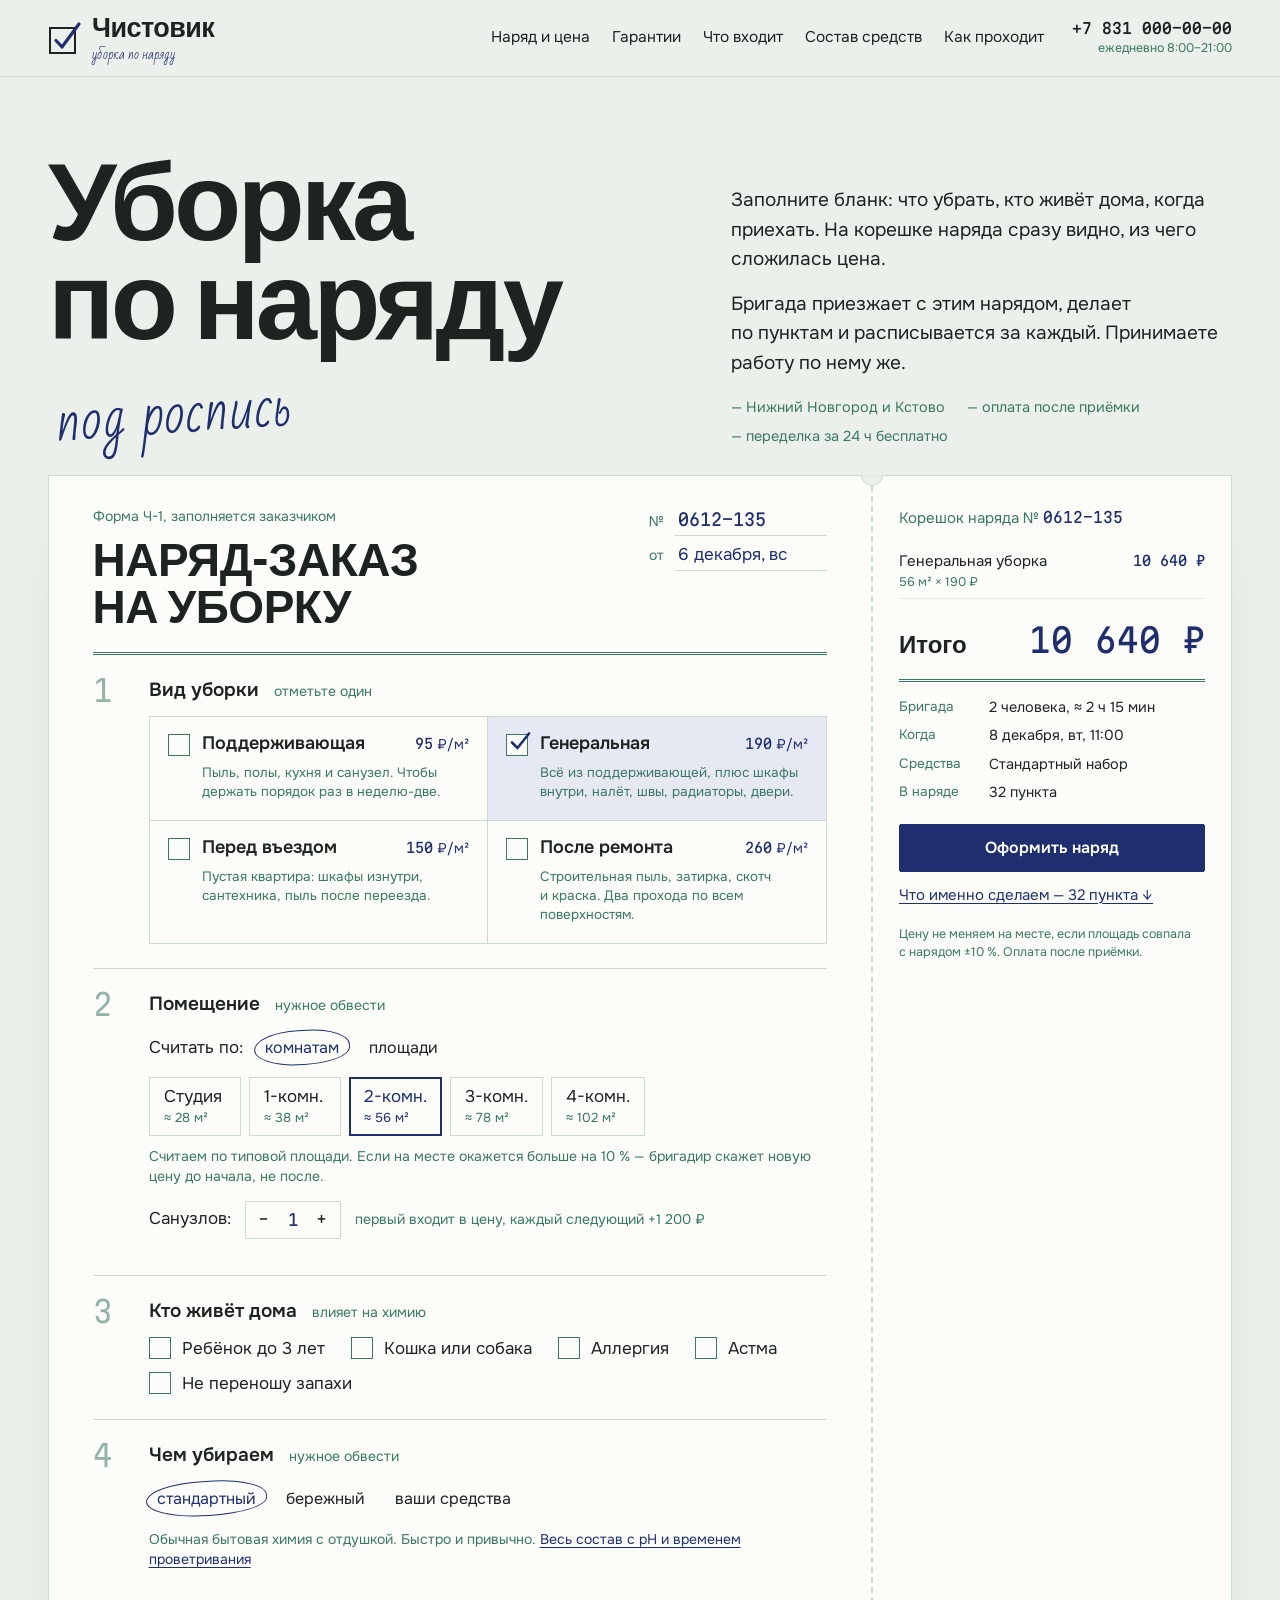
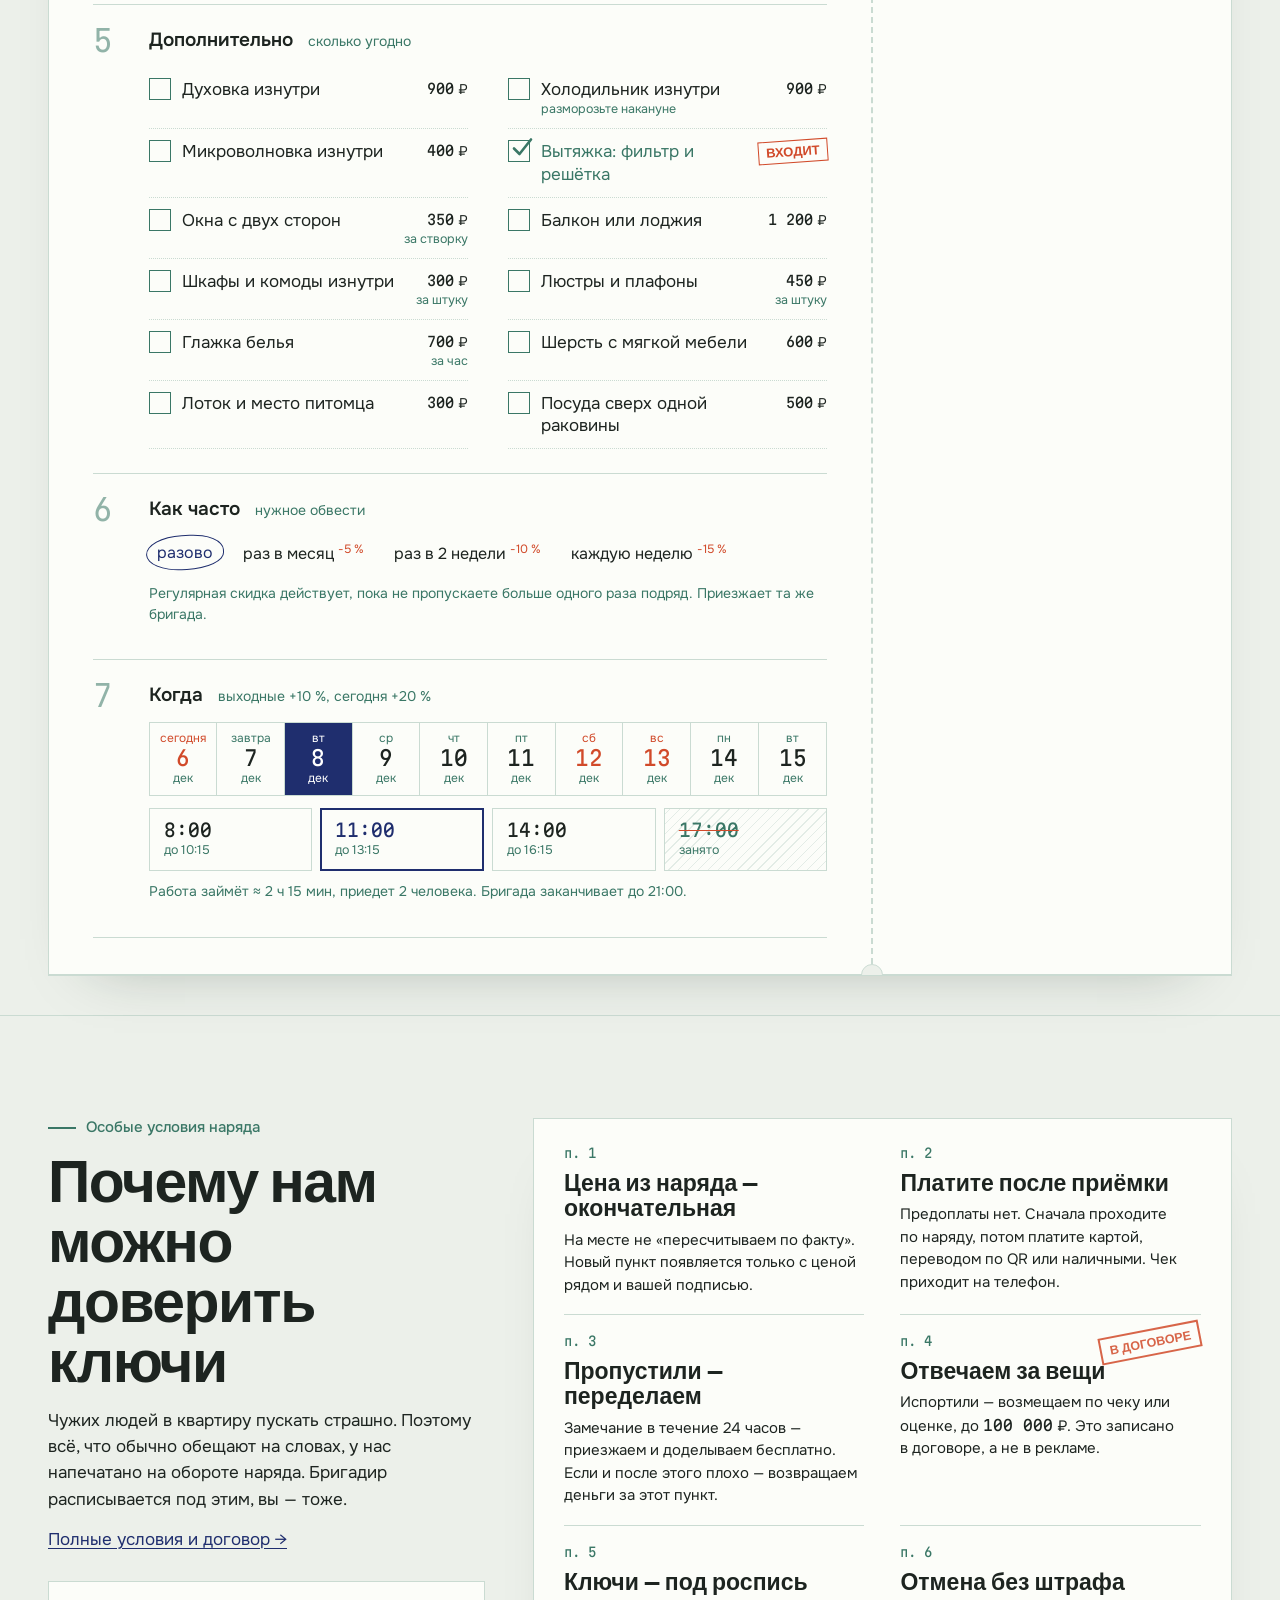
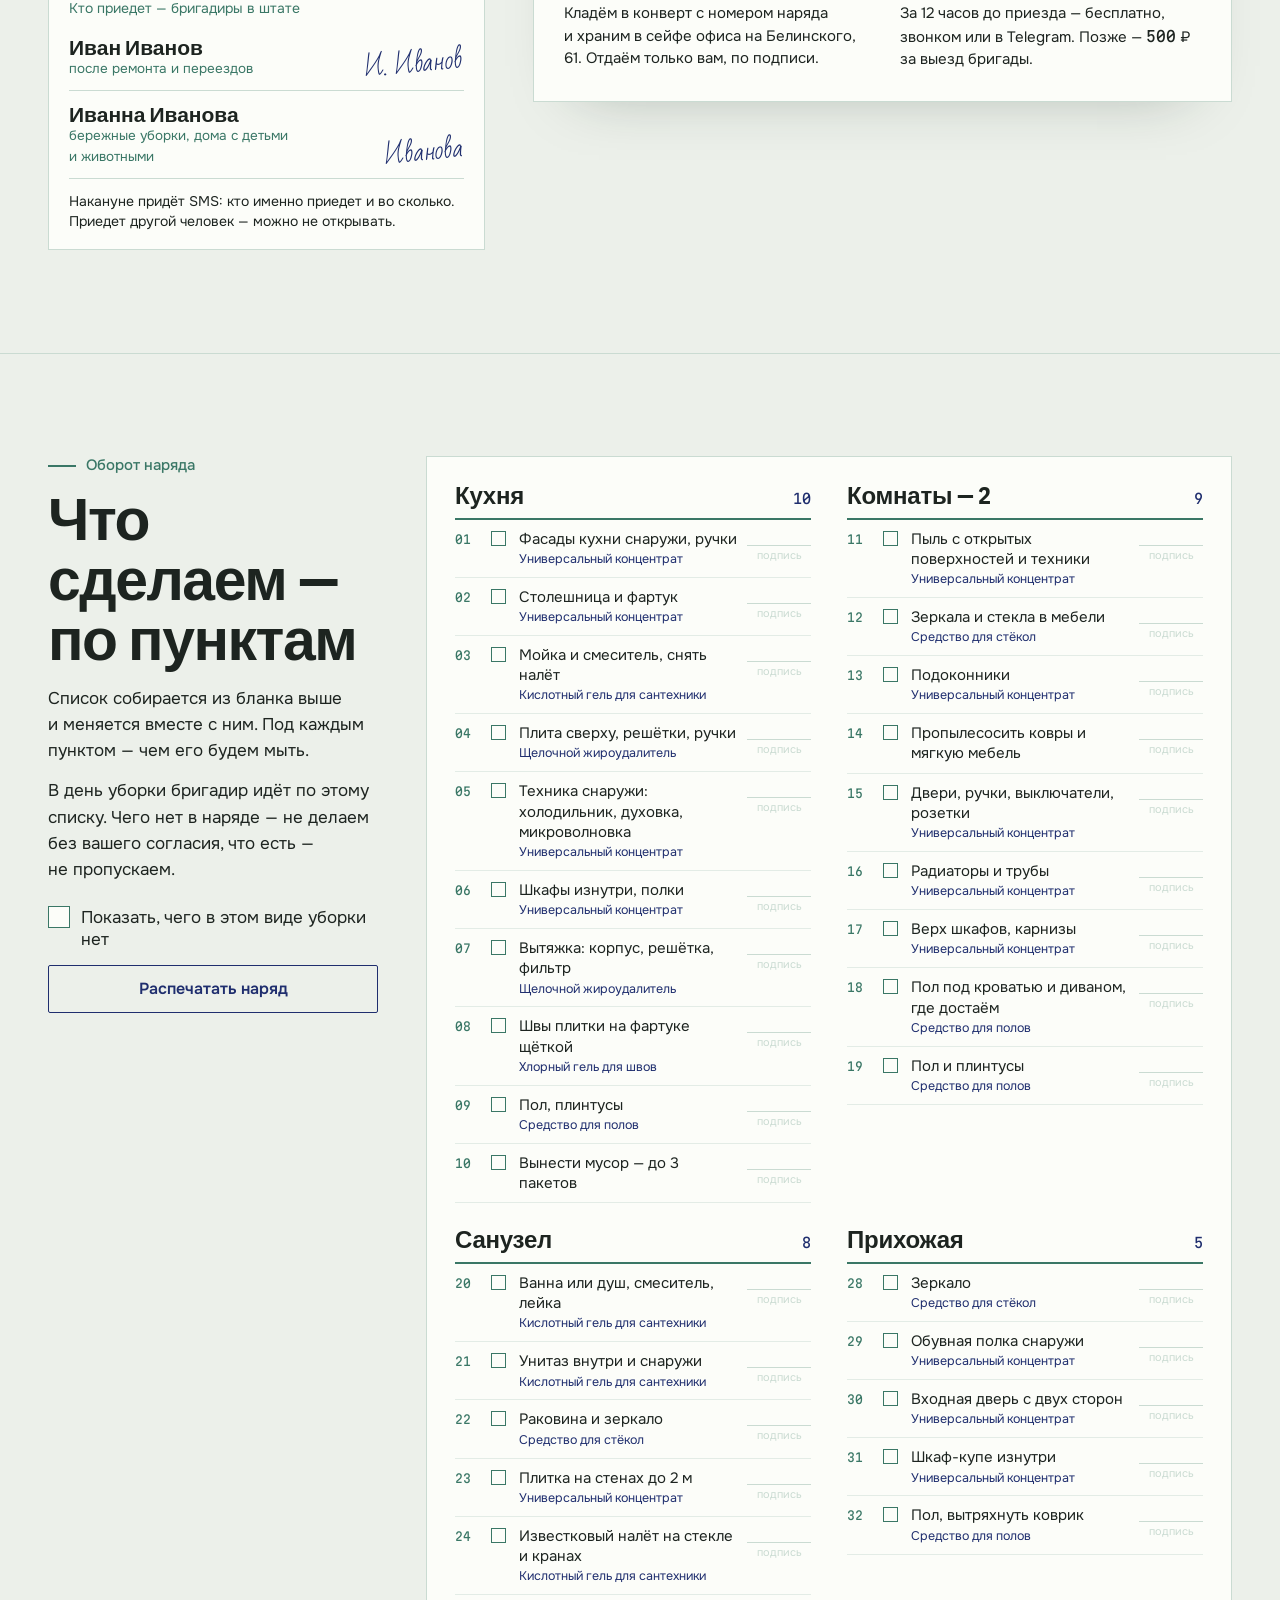
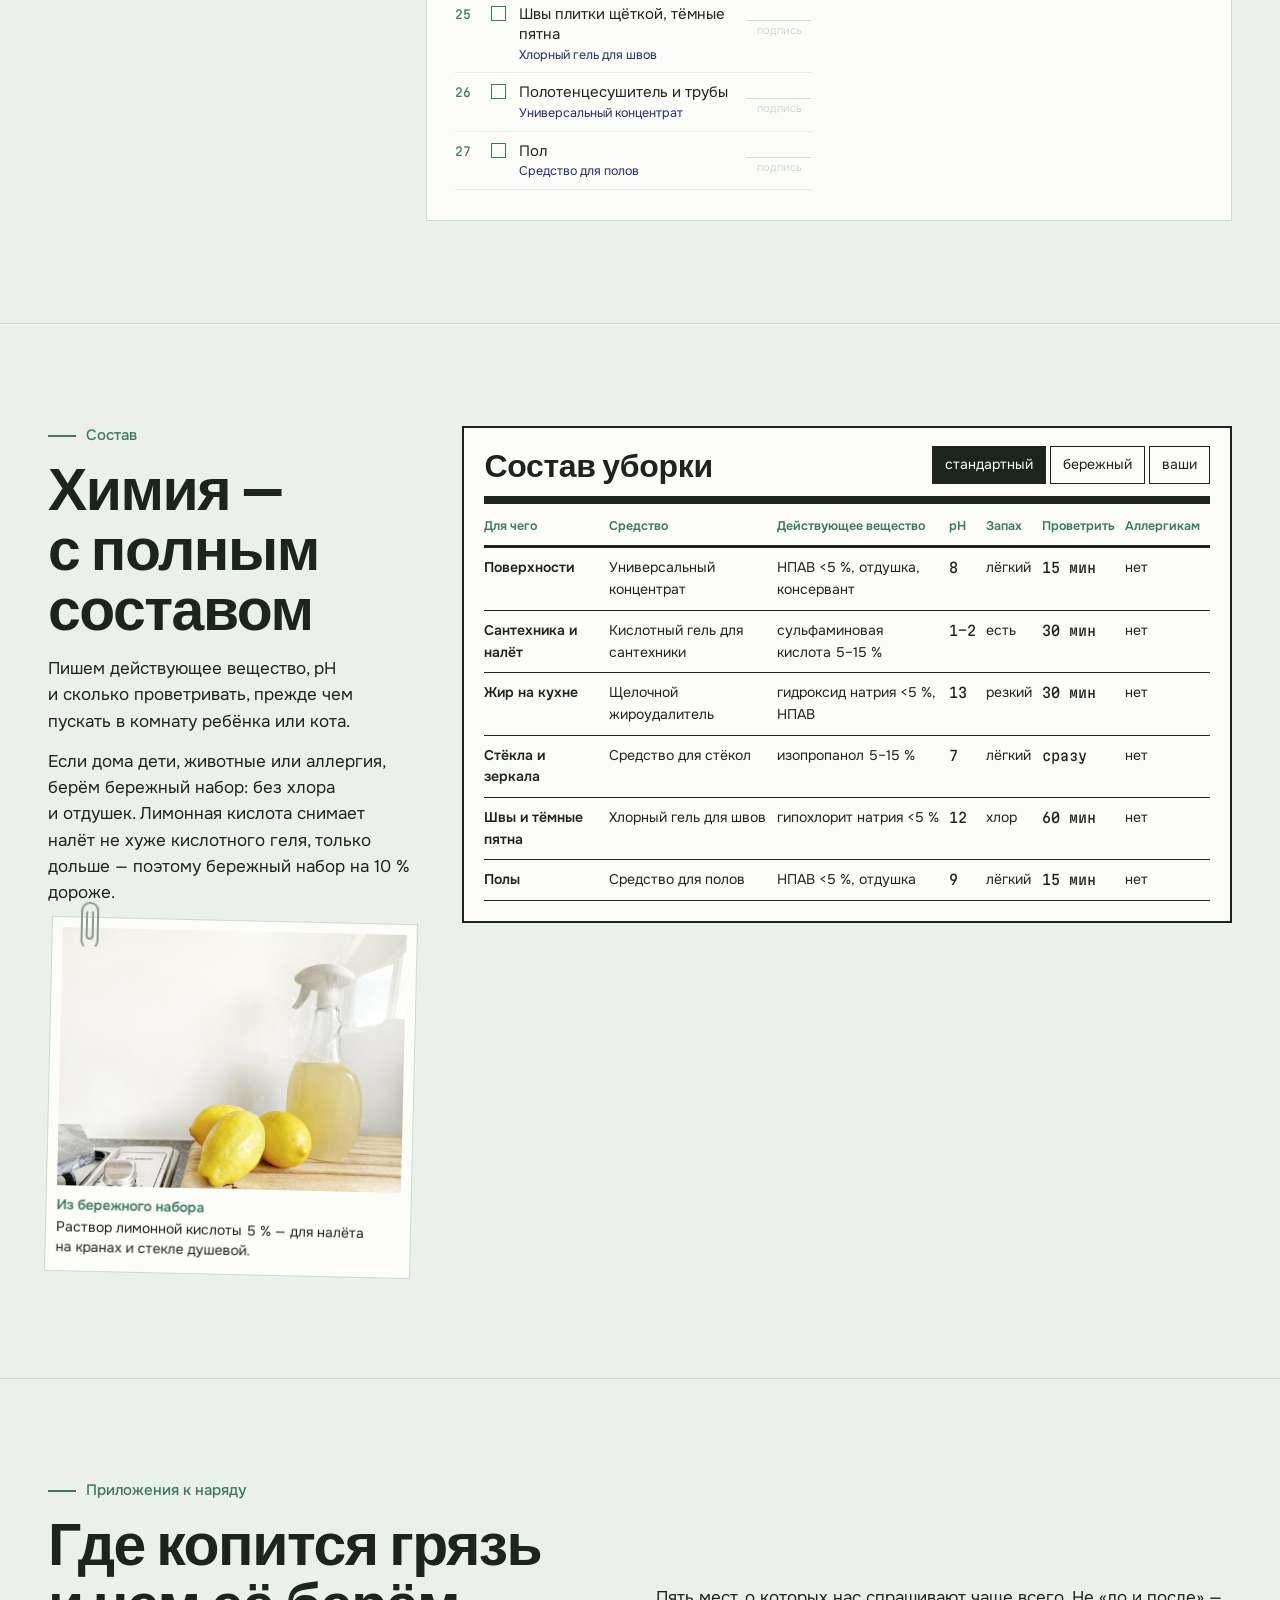
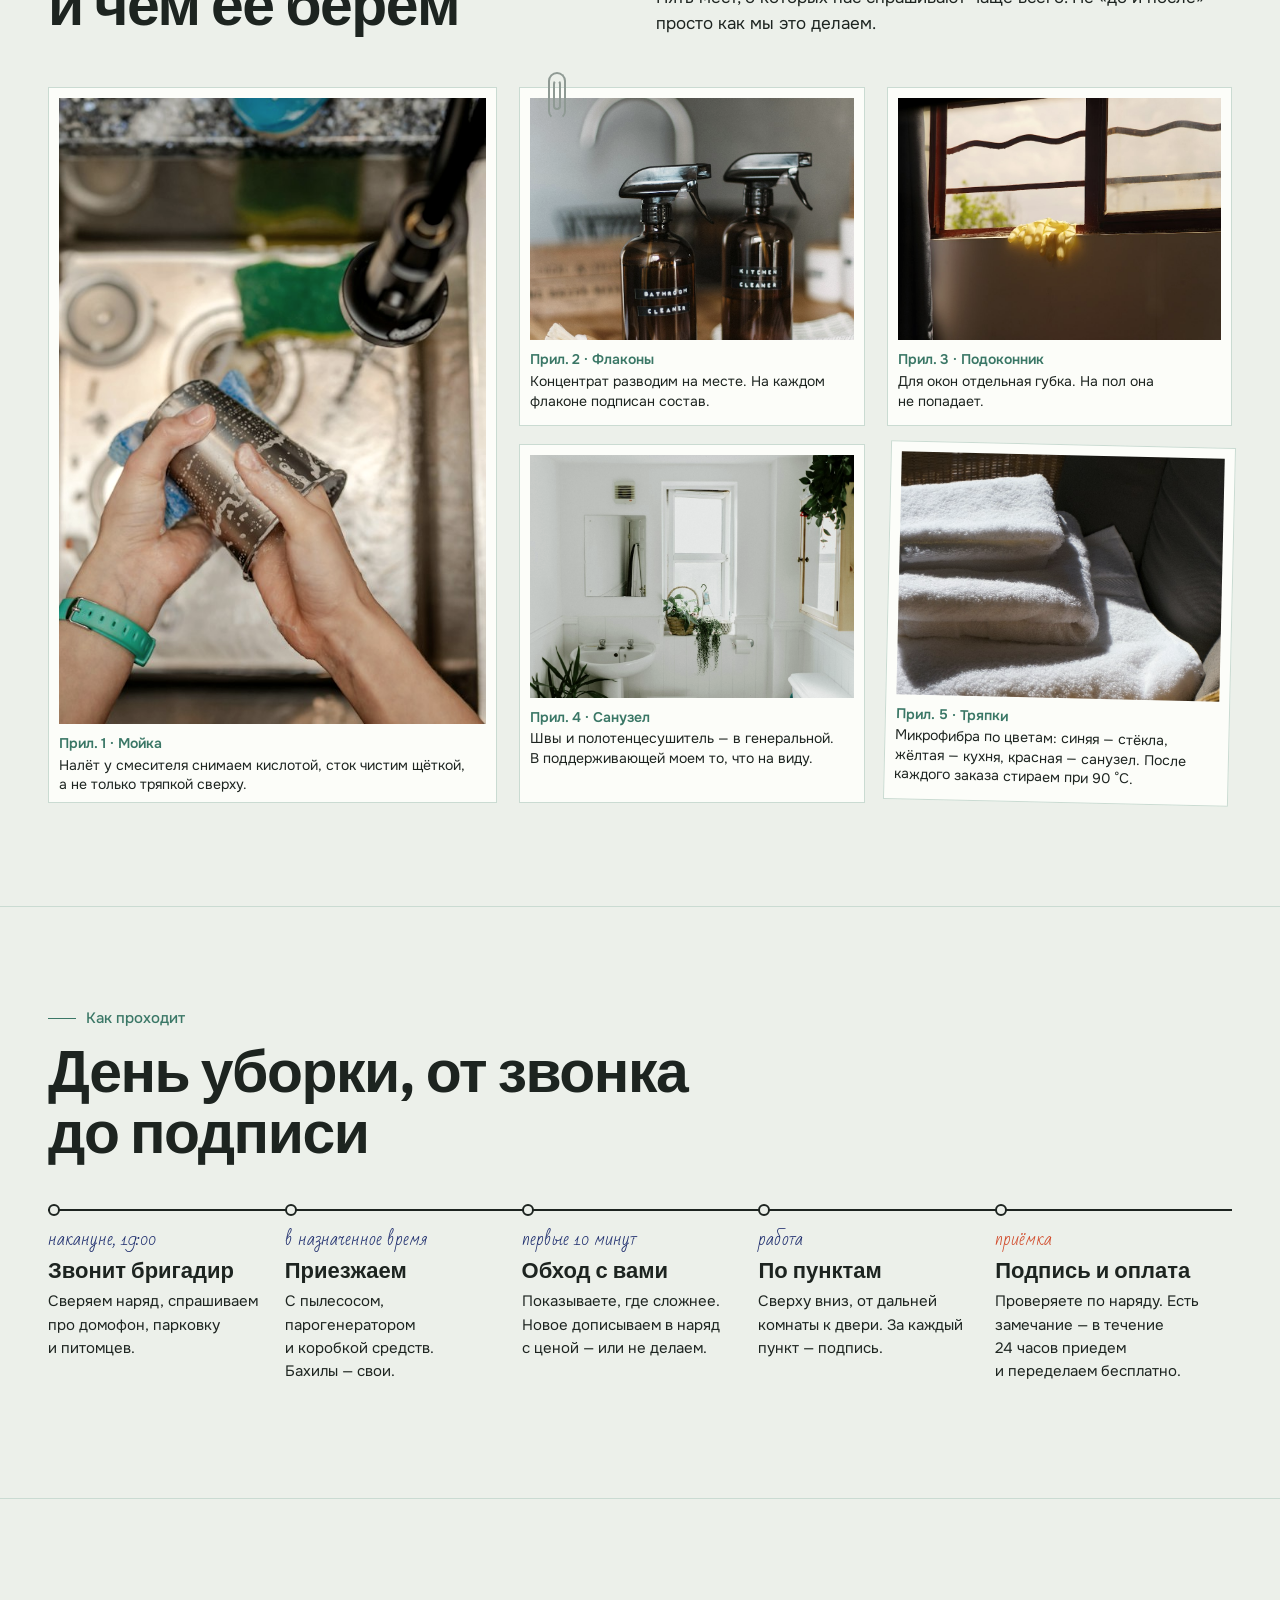
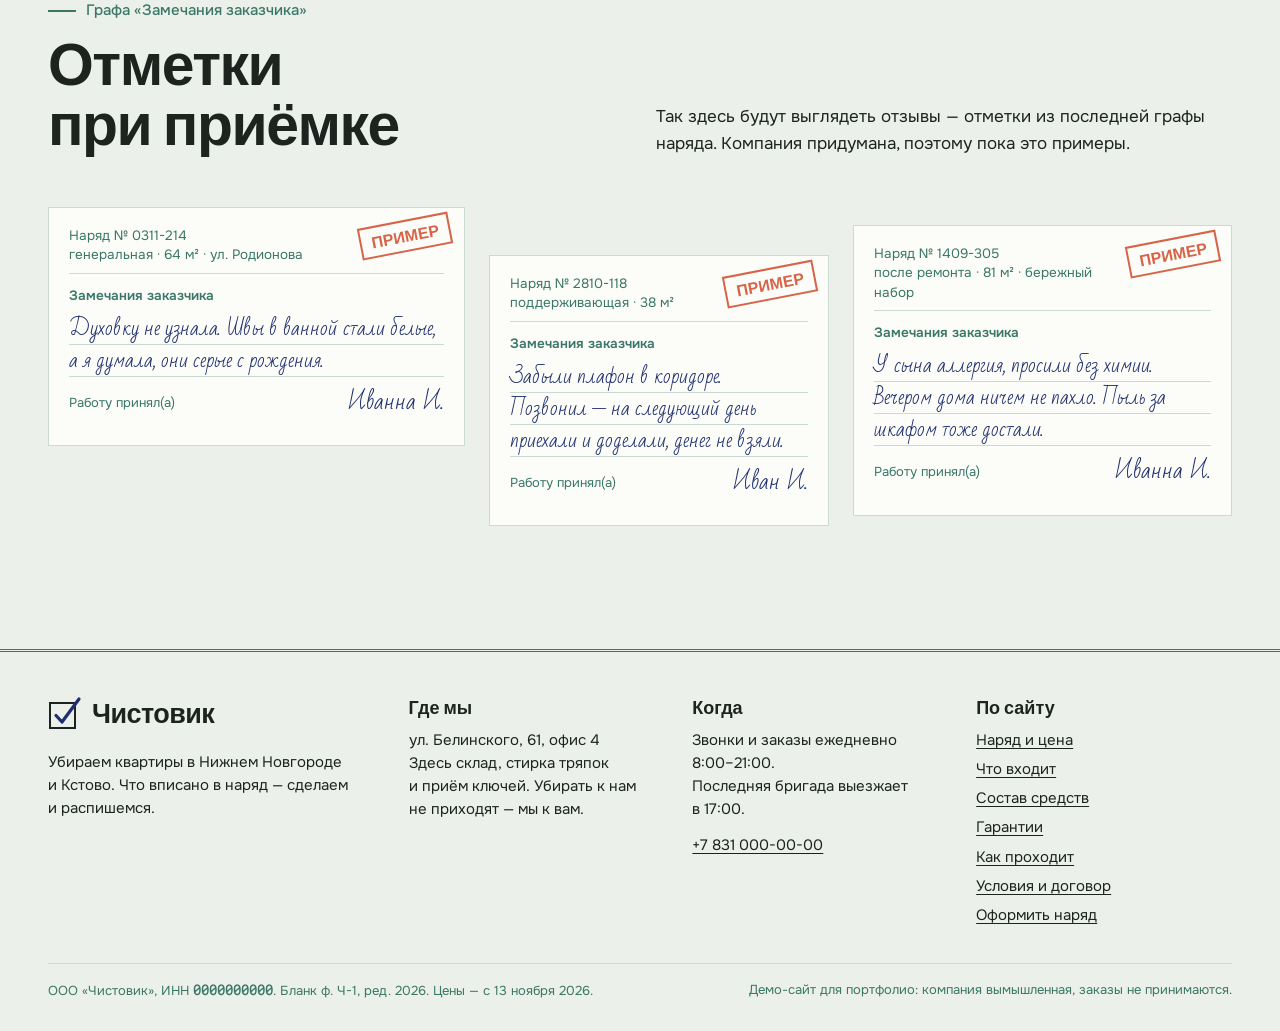
==== index.html @ b1861321 "Демо-сайт клининга «Чистовик»: бланк-калькулятор, заказ в 4 шага, условия, 404 Co-Authored-By: Claud" ====
<!doctype html>
<html lang="ru">
<head>
<meta charset="utf-8">
<meta name="viewport" content="width=device-width, initial-scale=1">
<title>Чистовик&nbsp;— уборка по наряду, Нижний Новгород</title>
<meta name="description" content="Уборка квартир в Нижнем Новгороде по наряду: отмечаете, что убрать, сразу видите цену и полный состав средств. Бережный набор для детей, животных и аллергиков.">
<meta name="theme-color" content="#ECF0EA">
<meta property="og:type" content="website">
<meta property="og:locale" content="ru_RU">
<meta property="og:title" content="Чистовик — уборка по наряду">
<meta property="og:description" content="Отмечаете, что убрать, и сразу видите цену и состав средств. Демо-сайт клининга для портфолио.">
<meta property="og:image" content="img/og.jpg">
<meta name="twitter:card" content="summary_large_image">
<link rel="icon" href="img/favicon.svg" type="image/svg+xml">
<link rel="preconnect" href="https://fonts.googleapis.com">
<link rel="preconnect" href="https://fonts.gstatic.com" crossorigin>
<link rel="stylesheet" href="https://fonts.googleapis.com/css2?family=IBM+Plex+Sans+Condensed:wght@500;700&family=Onest:wght@400;500;600&family=Martian+Mono:wdth,wght@75..112.5,300..500&family=Bad+Script&display=swap">
<link rel="stylesheet" href="css/site.css?v=6">
</head>
<body class="has-bar">
<a class="skip" href="#naryad">К бланку наряда</a>

<header class="top">
  <div class="wrap top__in">
    <a class="logo" href="index.html" aria-label="Чистовик&nbsp;— на главную">
      <svg viewBox="0 0 34 34" width="34" height="34" aria-hidden="true"><rect class="logo-box" x="2" y="7" width="25" height="25" fill="none" stroke="#1D2420" stroke-width="2"/><path class="logo-tick" d="M8 19.5 14 26 31 3" fill="none" stroke="#1F2E6E" stroke-width="3.2" stroke-linecap="round" stroke-linejoin="round"/></svg>
      <span><span class="logo__word">Чистовик</span><span class="logo__sub">уборка по наряду</span></span>
    </a>
    <nav class="nav" aria-label="Разделы">
      <a href="#naryad">Наряд и&nbsp;цена</a>
      <a href="#garantii">Гарантии</a>
      <a href="#oborot">Что входит</a>
      <a href="#sostav">Состав средств</a>
      <a href="#den">Как проходит</a>
      <div class="nav__m">
        <a class="btn btn--pen" href="order.html">Оформить наряд</a>
        <a href="tel:+78310000000" data-demo="Звонок не пройдёт: «Чистовик» придуман для портфолио."><b class="num">+7&nbsp;831&nbsp;000-00-00</b></a>
        <span>ежедневно 8:00–21:00 · ул.&nbsp;Белинского, 61</span>
      </div>
    </nav>
    <a class="top__tel" href="tel:+78310000000" data-demo="Звонок не пройдёт: «Чистовик» придуман для портфолио.">
      <b>+7&nbsp;831&nbsp;000-00-00</b><small>ежедневно 8:00–21:00</small>
    </a>
    <button class="burger" type="button" data-burger aria-expanded="false" aria-label="Меню"><span></span></button>
  </div>
</header>

<main id="main">
  <div class="wrap">
    <section class="intro" aria-labelledby="h1">
      <h1 id="h1">Уборка по&nbsp;наряду <span class="hand">под&nbsp;роспись</span></h1>
      <div class="intro__lead">
        <p>Заполните бланк: что убрать, кто живёт дома, когда приехать. На&nbsp;корешке наряда сразу видно, из&nbsp;чего сложилась цена.</p>
        <p>Бригада приезжает с&nbsp;этим нарядом, делает по&nbsp;пунктам и&nbsp;расписывается за&nbsp;каждый. Принимаете работу по&nbsp;нему&nbsp;же.</p>
        <div class="intro__facts"><span>Нижний Новгород и&nbsp;Кстово</span><span>оплата после приёмки</span><span>переделка за&nbsp;24&nbsp;ч бесплатно</span></div>
      </div>
    </section>

    <section class="sheet" id="naryad" aria-label="Бланк наряда и расчёт цены">
      <form class="blank" id="blank" novalidate></form>
      <aside class="stub" aria-label="Корешок: расчёт цены" aria-live="polite"><div class="stub__in" id="stub"></div></aside>
    </section>
  </div>

  <section class="sec sec--line trust-sec" id="garantii" aria-labelledby="gar-h">
    <div class="wrap trust">
      <div class="trust__aside">
        <p class="kicker">Особые условия наряда</p>
        <h2 class="h2" id="gar-h">Почему нам можно доверить ключи</h2>
        <p>Чужих людей в&nbsp;квартиру пускать страшно. Поэтому всё, что обычно обещают на&nbsp;словах, у&nbsp;нас напечатано на&nbsp;обороте наряда. Бригадир расписывается под этим, вы&nbsp;— тоже.</p>
        <p><a href="usloviya.html">Полные условия и&nbsp;договор →</a></p>
        <div class="crew" aria-label="Кто приедет">
          <p class="crew__k">Кто приедет&nbsp;— бригадиры в&nbsp;штате</p>
          <div class="crew__p"><b>Иван Иванов</b><small>после ремонта и&nbsp;переездов</small><span class="crew__sig" aria-hidden="true">И.&nbsp;Иванов</span></div>
          <div class="crew__p"><b>Иванна Иванова</b><small>бережные уборки, дома с&nbsp;детьми и&nbsp;животными</small><span class="crew__sig" aria-hidden="true">Иванова</span></div>
          <p class="crew__note">Накануне придёт SMS: кто именно приедет и&nbsp;во&nbsp;сколько. Приедет другой человек&nbsp;— можно не&nbsp;открывать.</p>
        </div>
      </div>
      <ol class="terms">
        <li><span class="terms__n">п.&nbsp;1</span><b>Цена из&nbsp;наряда&nbsp;— окончательная</b><p>На&nbsp;месте не&nbsp;«пересчитываем по&nbsp;факту». Новый пункт появляется только с&nbsp;ценой рядом и&nbsp;вашей подписью.</p></li>
        <li><span class="terms__n">п.&nbsp;2</span><b>Платите после приёмки</b><p>Предоплаты нет. Сначала проходите по&nbsp;наряду, потом платите картой, переводом по&nbsp;QR или наличными. Чек приходит на&nbsp;телефон.</p></li>
        <li><span class="terms__n">п.&nbsp;3</span><b>Пропустили&nbsp;— переделаем</b><p>Замечание в&nbsp;течение 24&nbsp;часов&nbsp;— приезжаем и&nbsp;доделываем бесплатно. Если и&nbsp;после этого плохо&nbsp;— возвращаем деньги за&nbsp;этот пункт.</p></li>
        <li><span class="terms__n">п.&nbsp;4</span><b>Отвечаем за&nbsp;вещи</b><p>Испортили&nbsp;— возмещаем по&nbsp;чеку или оценке, до&nbsp;<span class="num">100&nbsp;000</span>&nbsp;₽. Это записано в&nbsp;договоре, а&nbsp;не&nbsp;в&nbsp;рекламе.</p><span class="stamp stamp--sm">в договоре</span></li>
        <li><span class="terms__n">п.&nbsp;5</span><b>Ключи&nbsp;— под роспись</b><p>Кладём в&nbsp;конверт с&nbsp;номером наряда и&nbsp;храним в&nbsp;сейфе офиса на&nbsp;Белинского, 61. Отдаём только вам, по&nbsp;подписи.</p></li>
        <li><span class="terms__n">п.&nbsp;6</span><b>Отмена без штрафа</b><p>За&nbsp;12&nbsp;часов до&nbsp;приезда&nbsp;— бесплатно, звонком или в&nbsp;Telegram. Позже&nbsp;— <span class="num">500</span>&nbsp;₽ за&nbsp;выезд бригады.</p></li>
      </ol>
    </div>
  </section>

  <section class="sec sec--line" id="oborot" aria-labelledby="oborot-h">
    <div class="wrap oborot">
      <div class="oborot__aside">
        <p class="kicker">Оборот наряда</p>
        <h2 id="oborot-h">Что сделаем&nbsp;— по&nbsp;пунктам</h2>
        <p>Список собирается из&nbsp;бланка выше и&nbsp;меняется вместе с&nbsp;ним. Под каждым пунктом&nbsp;— чем его будем мыть.</p>
        <p>В&nbsp;день уборки бригадир идёт по&nbsp;этому списку. Чего нет в&nbsp;наряде&nbsp;— не&nbsp;делаем без вашего согласия, что есть&nbsp;— не&nbsp;пропускаем.</p>
        <div class="oborot__tools">
          <label class="cbx"><input type="checkbox" id="showOff"><span class="box"><svg class="tick" viewBox="0 0 24 24" aria-hidden="true"><path d="M4 12.5 9.5 18 21 3.5"/></svg></span><span>Показать, чего в&nbsp;этом виде уборки нет</span></label>
          <button class="btn btn--line" type="button" onclick="window.print()">Распечатать наряд</button>
        </div>
      </div>
      <div class="rooms" id="rooms"></div>
    </div>
  </section>

  <section class="sec sec--line sostav-sec" id="sostav" aria-labelledby="sostav-h">
    <div class="wrap sostav">
      <div>
        <p class="kicker">Состав</p>
        <h2 class="h2" id="sostav-h">Химия&nbsp;— с&nbsp;полным составом</h2>
        <p>Пишем действующее вещество, pH и&nbsp;сколько проветривать, прежде чем пускать в&nbsp;комнату ребёнка или кота.</p>
        <p>Если дома дети, животные или аллергия, берём бережный набор: без хлора и&nbsp;отдушек. Лимонная кислота снимает налёт не&nbsp;хуже кислотного геля, только дольше&nbsp;— поэтому бережный набор на&nbsp;10&nbsp;% дороже.</p>
        <figure class="att att--tilt sostav__photo">
          <span class="clip" aria-hidden="true"></span>
          <img src="img/photo/sostav-limon.jpg" alt="Лимоны и стеклянная бутылка с раствором на кухонной столешнице" loading="lazy" width="1200" height="900">
          <figcaption><b>Из бережного набора</b>Раствор лимонной кислоты 5&nbsp;%&nbsp;— для налёта на&nbsp;кранах и&nbsp;стекле душевой.</figcaption>
        </figure>
      </div>
      <div class="label">
        <div class="label__head">
          <h3>Состав уборки</h3>
          <div class="tabs" id="chemTabs" role="radiogroup" aria-label="Набор средств">
            <label><input type="radio" name="chemTab" value="standard"><span>стандартный</span></label>
            <label><input type="radio" name="chemTab" value="gentle"><span>бережный</span></label>
            <label><input type="radio" name="chemTab" value="own"><span>ваши</span></label>
          </div>
        </div>
        <div id="chem"></div>
      </div>
    </div>
  </section>

  <section class="sec sec--line attach-sec" id="prilozheniya" aria-labelledby="att-h">
    <div class="wrap">
      <div class="attach__head">
        <div><p class="kicker">Приложения к наряду</p><h2 class="h2" id="att-h">Где копится грязь и&nbsp;чем её берём</h2></div>
        <p>Пять мест, о&nbsp;которых нас спрашивают чаще всего. Не&nbsp;«до и&nbsp;после»&nbsp;— просто как мы это делаем.</p>
      </div>
      <div class="attach">
        <figure class="att att--big">
          <img src="img/photo/mojka.jpg" alt="Руки моют стакан над кухонной мойкой, вид сверху" loading="lazy" width="1200" height="800">
          <figcaption><b>Прил. 1 · Мойка</b>Налёт у&nbsp;смесителя снимаем кислотой, сток чистим щёткой, а&nbsp;не&nbsp;только тряпкой сверху.</figcaption>
        </figure>
        <figure class="att">
          <span class="clip" aria-hidden="true"></span>
          <img src="img/photo/flakony.jpg" alt="Две коричневые стеклянные бутылки с распылителем и щётка на деревянном столе" loading="lazy" width="1000" height="1500">
          <figcaption><b>Прил. 2 · Флаконы</b>Концентрат разводим на&nbsp;месте. На&nbsp;каждом флаконе подписан состав.</figcaption>
        </figure>
        <figure class="att">
          <img src="img/photo/podokonnik.jpg" alt="Жёлтая губка на подоконнике у окна" loading="lazy" width="1000" height="667">
          <figcaption><b>Прил. 3 · Подоконник</b>Для окон отдельная губка. На&nbsp;пол она не&nbsp;попадает.</figcaption>
        </figure>
        <figure class="att">
          <img src="img/photo/sanuzel.jpg" alt="Светлый санузел с раковиной на ножке и растениями" loading="lazy" width="1000" height="1499">
          <figcaption><b>Прил. 4 · Санузел</b>Швы и&nbsp;полотенцесушитель&nbsp;— в&nbsp;генеральной. В&nbsp;поддерживающей моем то, что на&nbsp;виду.</figcaption>
        </figure>
        <figure class="att att--tilt">
          <img src="img/photo/tryapki.jpg" alt="Стопка чистых белых полотенец" loading="lazy" width="1000" height="667">
          <figcaption><b>Прил. 5 · Тряпки</b>Микрофибра по&nbsp;цветам: синяя&nbsp;— стёкла, жёлтая&nbsp;— кухня, красная&nbsp;— санузел. После каждого заказа стираем при&nbsp;90&nbsp;°C.</figcaption>
        </figure>
      </div>
    </div>
  </section>

  <section class="sec sec--line day-sec" id="den" aria-labelledby="den-h">
    <div class="wrap">
      <p class="kicker">Как проходит</p>
      <h2 class="h2" id="den-h" style="max-width:12em;margin-bottom:48px">День уборки, от&nbsp;звонка до&nbsp;подписи</h2>
      <ol class="day-line">
        <li><time>накануне, 19:00</time><b>Звонит бригадир</b><p>Сверяем наряд, спрашиваем про домофон, парковку и&nbsp;питомцев.</p></li>
        <li><time>в назначенное время</time><b>Приезжаем</b><p>С&nbsp;пылесосом, парогенератором и&nbsp;коробкой средств. Бахилы&nbsp;— свои.</p></li>
        <li><time>первые 10 минут</time><b>Обход с&nbsp;вами</b><p>Показываете, где сложнее. Новое дописываем в&nbsp;наряд с&nbsp;ценой&nbsp;— или не&nbsp;делаем.</p></li>
        <li><time>работа</time><b>По&nbsp;пунктам</b><p>Сверху вниз, от&nbsp;дальней комнаты к&nbsp;двери. За&nbsp;каждый пункт&nbsp;— подпись.</p></li>
        <li><time>приёмка</time><b>Подпись и&nbsp;оплата</b><p>Проверяете по&nbsp;наряду. Есть замечание&nbsp;— в&nbsp;течение 24&nbsp;часов приедем и&nbsp;переделаем бесплатно.</p></li>
      </ol>
    </div>
  </section>

  <section class="sec sec--line notes-sec" id="otmetki" aria-labelledby="otm-h">
    <div class="wrap">
      <div class="attach__head">
        <div><p class="kicker">Графа «Замечания заказчика»</p><h2 class="h2" id="otm-h">Отметки при&nbsp;приёмке</h2></div>
        <p>Так здесь будут выглядеть отзывы&nbsp;— отметки из&nbsp;последней графы наряда. Компания придумана, поэтому пока это примеры.</p>
      </div>
      <div class="notes">
        <article class="nt">
          <span class="stamp">пример</span>
          <p class="nt__h">Наряд № 0311-214<br>генеральная · 64&nbsp;м² · ул.&nbsp;Родионова</p>
          <p class="nt__l">Замечания заказчика</p>
          <p class="nt__t">Духовку не узнала. Швы в ванной стали белые, а я думала, они серые с рождения.</p>
          <p class="nt__sign"><span>Работу принял(а)</span><span>Иванна И.</span></p>
        </article>
        <article class="nt">
          <span class="stamp">пример</span>
          <p class="nt__h">Наряд № 2810-118<br>поддерживающая · 38&nbsp;м²</p>
          <p class="nt__l">Замечания заказчика</p>
          <p class="nt__t">Забыли плафон в коридоре. Позвонил&nbsp;— на следующий день приехали и доделали, денег не взяли.</p>
          <p class="nt__sign"><span>Работу принял(а)</span><span>Иван И.</span></p>
        </article>
        <article class="nt">
          <span class="stamp">пример</span>
          <p class="nt__h">Наряд № 1409-305<br>после ремонта · 81&nbsp;м² · бережный набор</p>
          <p class="nt__l">Замечания заказчика</p>
          <p class="nt__t">У сына аллергия, просили без химии. Вечером дома ничем не пахло. Пыль за шкафом тоже достали.</p>
          <p class="nt__sign"><span>Работу принял(а)</span><span>Иванна И.</span></p>
        </article>
      </div>
    </div>
  </section>
</main>

<footer class="foot">
  <div class="wrap">
    <div class="foot__grid">
      <div>
        <a class="logo" href="index.html" aria-label="Чистовик&nbsp;— на главную">
          <svg viewBox="0 0 34 34" width="34" height="34" aria-hidden="true"><rect class="logo-box" x="2" y="7" width="25" height="25" fill="none" stroke="#1D2420" stroke-width="2"/><path class="logo-tick" d="M8 19.5 14 26 31 3" fill="none" stroke="#1F2E6E" stroke-width="3.2" stroke-linecap="round" stroke-linejoin="round"/></svg>
          <span class="logo__word">Чистовик</span>
        </a>
        <p style="margin-top:14px">Убираем квартиры в&nbsp;Нижнем Новгороде и&nbsp;Кстово. Что вписано в&nbsp;наряд&nbsp;— сделаем и&nbsp;распишемся.</p>
      </div>
      <div>
        <h4>Где мы</h4>
        <p>ул.&nbsp;Белинского, 61, офис&nbsp;4<br>Здесь склад, стирка тряпок и&nbsp;приём ключей. Убирать к&nbsp;нам не&nbsp;приходят&nbsp;— мы к&nbsp;вам.</p>
      </div>
      <div>
        <h4>Когда</h4>
        <p>Звонки и&nbsp;заказы ежедневно <span style="white-space:nowrap">8:00–21:00</span>.<br>Последняя бригада выезжает в&nbsp;17:00.</p>
        <p><a href="tel:+78310000000" data-demo="Звонок не пройдёт: «Чистовик» придуман для портфолио.">+7&nbsp;831&nbsp;000-00-00</a></p>
      </div>
      <div>
        <h4>По&nbsp;сайту</h4>
        <ul>
          <li><a href="#naryad">Наряд и&nbsp;цена</a></li>
          <li><a href="#oborot">Что входит</a></li>
          <li><a href="#sostav">Состав средств</a></li>
          <li><a href="#garantii">Гарантии</a></li>
          <li><a href="#den">Как проходит</a></li>
          <li><a href="usloviya.html">Условия и&nbsp;договор</a></li>
          <li><a href="order.html">Оформить наряд</a></li>
        </ul>
      </div>
    </div>
    <div class="foot__fine">
      <span>ООО «Чистовик», ИНН <span class="num">0000000000</span>. Бланк ф.&nbsp;Ч-1, ред.&nbsp;2026. Цены&nbsp;— с&nbsp;13&nbsp;ноября 2026.</span>
      <span>Демо-сайт для портфолио: компания вымышленная, заказы не&nbsp;принимаются.</span>
    </div>
  </div>
</footer>

<div class="mbar" id="mbar" aria-label="Итог наряда"></div>

<script src="js/data.js?v=6"></script>
<script src="js/engine.js?v=6"></script>
<script src="js/blank.js?v=6"></script>
<script src="js/ui.js?v=6"></script>
<script>
  Blank.mountForm(document.getElementById('blank'));
  Blank.mountStub(document.getElementById('stub'));
  Blank.mountBar(document.getElementById('mbar'));
  Blank.mountChecklist(document.getElementById('rooms'), document.getElementById('showOff'));
  Blank.mountChem(document.getElementById('chem'), document.getElementById('chemTabs'));
</script>
</body>
</html>
---- css/site.css ----
/* «Чистовик» — бланк наряда.
   Шрифты: IBM Plex Sans Condensed (заголовки), Onest (текст), Martian Mono (только цифры), Bad Script (рукопись). Все — SIL OFL.
   Цвет: графы бланка напечатаны зелёным (--print), вписанное — синей ручкой (--pen), штамп — красный (--stamp). */

:root {
  --f-head: "IBM Plex Sans Condensed";
  --f-body: "Onest";
  --f-num: "Martian Mono";
  --f-hand: "Bad Script";

  --page: #ECF0EA;      /* стол под бланком */
  --sheet: #FCFDF9;     /* бумага */
  --ink: #1D2420;       /* текст */
  --print: #3A7766;     /* зелёная типографская печать: подписи граф, линии */
  --rule: #CADBD2;      /* линовка */
  --rule-soft: #E3ECE6;
  --pen: #1F2E6E;       /* синяя ручка — всё вписанное */
  --pen-soft: #E6E9F4;
  --stamp: #D14A2A;     /* штамп */

  --gut: clamp(16px, 4vw, 48px);
  --max: 1280px;
}

*, *::before, *::after { box-sizing: border-box; }
html { -webkit-text-size-adjust: 100%; scroll-behavior: smooth; }
body {
  margin: 0; background: var(--page); color: var(--ink);
  font: 400 17px/1.55 var(--f-body), "Segoe UI", sans-serif;
  overflow-x: hidden;
}
img { max-width: 100%; display: block; }
a { color: var(--pen); text-underline-offset: 3px; text-decoration-thickness: 1px; }
a:hover { text-decoration-thickness: 2px; }
:focus-visible { outline: 2px solid var(--pen); outline-offset: 3px; }
h1, h2, h3 { font-family: var(--f-head), sans-serif; font-weight: 700; line-height: 1.02; margin: 0; letter-spacing: -0.01em; }
p { margin: 0 0 0.8em; }
/* Martian Mono — только для цифр, в узком начертании */
.num, .pen.num { font-family: var(--f-num), monospace; font-stretch: 87.5%; font-variant-numeric: tabular-nums; }
.pen { color: var(--pen); }
.small { font-size: 14px; color: var(--print); line-height: 1.45; }
.kicker { display: flex; align-items: center; gap: 10px; font: 500 15px/1.3 var(--f-body), sans-serif; color: var(--print); margin: 0 0 12px; }
.kicker::before { content: ""; width: 28px; height: 1.5px; background: var(--print); }
.wrap { max-width: var(--max); margin: 0 auto; padding: 0 var(--gut); }
.skip { position: absolute; left: -999px; top: 8px; background: var(--sheet); padding: 8px 12px; z-index: 50; }
.skip:focus { left: 8px; }

/* ---------- кнопки ---------- */
.btn {
  display: inline-flex; align-items: center; justify-content: center; gap: 10px;
  min-height: 48px; padding: 12px 22px; border: 1.5px solid var(--pen);
  font: 600 16px/1 var(--f-body), sans-serif; text-decoration: none; cursor: pointer;
  border-radius: 2px; transition: background .15s, color .15s, transform .1s;
}
.btn:active { transform: translateY(1px); }
.btn--pen { background: var(--pen); color: #fff; }
.btn--pen:hover { background: #142050; }
.btn--line { background: transparent; color: var(--pen); }
.btn--line:hover { background: var(--pen-soft); }

/* ---------- шапка ---------- */
.top { border-bottom: 1px solid var(--rule); background: var(--page); position: relative; z-index: 20; }
.top__in { display: flex; align-items: center; gap: 28px; min-height: 76px; }
.logo { display: inline-flex; align-items: center; gap: 10px; color: var(--ink); text-decoration: none; }
.logo svg { width: 34px; height: 34px; flex: none; overflow: visible; }
.logo__word { font: 700 27px/1 var(--f-head), sans-serif; letter-spacing: -0.02em; }
.logo__sub { display: block; font: 400 13px/1.2 var(--f-hand), cursive; color: var(--pen); margin-top: 2px; }
.logo-box { fill: none; stroke: var(--ink); stroke-width: 2; }
.logo-tick { fill: none; stroke: var(--pen); stroke-width: 3.2; stroke-linecap: round; stroke-linejoin: round; }
.nav { display: flex; gap: 22px; margin-left: auto; }
.nav a { color: var(--ink); text-decoration: none; font-size: 15.5px; padding: 6px 0; border-bottom: 1.5px solid transparent; }
.nav a:hover, .nav a[aria-current] { border-bottom-color: var(--pen); }
.top__tel { text-align: right; line-height: 1.2; text-decoration: none; color: var(--ink); }
.top__tel b { display: block; white-space: nowrap; font: 500 15px/1.2 var(--f-num), monospace; font-stretch: 87.5%; }
.top__tel small { font-size: 12.5px; color: var(--print); }
.burger { display: none; }

/* ---------- вступление ---------- */
.intro { padding: clamp(36px, 6vw, 72px) 0 28px; display: grid; grid-template-columns: minmax(0, 1.25fr) minmax(0, 1fr); gap: 32px 56px; align-items: end; }
.intro h1 { font-size: clamp(46px, 8.6vw, 124px); line-height: .9; letter-spacing: -0.035em; }
.intro h1 .hand { font: 400 .5em/1 var(--f-hand), cursive; color: var(--pen); letter-spacing: 0; display: inline-block; transform: rotate(-4deg) translateY(-.1em); margin-left: .15em; }
.intro__lead { font-size: 19px; max-width: 34em; }
.intro__lead p:last-child { margin: 0; }
.intro__facts { display: flex; flex-wrap: wrap; gap: 6px 22px; margin-top: 18px; font-size: 14.5px; color: var(--print); }
.intro__facts span::before { content: "— "; }

/* ---------- бланк ---------- */
.sheet {
  display: grid; grid-template-columns: minmax(0, 1fr) 360px;
  background: var(--sheet); border: 1px solid var(--rule);
  box-shadow: 0 1px 0 var(--rule), 0 30px 60px -45px rgba(20, 40, 30, .35);
  margin-bottom: 40px; position: relative;
}
.blank { padding: 30px clamp(18px, 3.4vw, 44px) 36px; min-width: 0; }
.blank__head { display: flex; justify-content: space-between; align-items: flex-start; gap: 20px; padding-bottom: 22px; border-bottom: 3px double var(--print); }
.blank__form { font-size: 14px; color: var(--print); margin: 0 0 8px; }
.blank__title { font-size: clamp(30px, 3.6vw, 46px); text-transform: uppercase; }
.blank__meta { margin: 0; display: grid; gap: 6px; text-align: right; }
.blank__meta div { display: flex; gap: 10px; justify-content: flex-end; align-items: baseline; }
.blank__meta dt { font-size: 14px; color: var(--print); }
.blank__meta dd { margin: 0; font-size: 17px; border-bottom: 1px solid var(--rule); min-width: 9em; text-align: left; padding: 0 4px 2px; }

.f { border: 0; margin: 0; padding: 24px 0 24px 56px; border-bottom: 1px solid var(--rule); position: relative; min-width: 0; }
.f legend { float: left; width: 100%; padding: 0; margin: 0 0 14px; font: 600 19px/1.25 var(--f-body), sans-serif; color: var(--ink); }
.f legend em { font: 400 14px var(--f-body), sans-serif; font-style: normal; color: var(--print); margin-left: 10px; }
.f legend + * { clear: both; }
.f__n { position: absolute; left: 0; top: 20px; font: 300 30px/1 var(--f-num), monospace; font-stretch: 87.5%; color: var(--print); opacity: .55; width: 40px; }
.f__line { display: flex; flex-wrap: wrap; align-items: center; gap: 8px 14px; margin: 0 0 12px; }
.f__pane { margin-bottom: 14px; }

/* галочка ручкой — единственное фирменное движение: она дорисовывается */
.box { width: 22px; height: 22px; border: 1.5px solid var(--print); flex: none; position: relative; background: var(--sheet); }
.tick { position: absolute; left: 1px; top: -5px; width: 24px; height: 24px; overflow: visible; pointer-events: none; }
.tick path { fill: none; stroke: var(--pen); stroke-width: 2.6; stroke-linecap: round; stroke-linejoin: round; stroke-dasharray: 30; stroke-dashoffset: 30; transition: stroke-dashoffset .28s cubic-bezier(.6, .1, .3, 1); }
input:checked + .box .tick path, input:checked ~ .box .tick path { stroke-dashoffset: 0; }
label input[type=radio], label input[type=checkbox] { position: absolute; opacity: 0; width: 1px; height: 1px; }
label:has(input:focus-visible) { outline: 2px solid var(--pen); outline-offset: 3px; }

/* вид уборки */
.tcards { display: grid; grid-template-columns: repeat(2, minmax(0, 1fr)); border: 1px solid var(--rule); }
.tcard { display: grid; grid-template-columns: 22px 1fr auto; gap: 4px 12px; padding: 16px 18px 18px; cursor: pointer; position: relative; align-content: start; }
.tcard:nth-child(odd) { border-right: 1px solid var(--rule); }
.tcard:nth-child(-n+2) { border-bottom: 1px solid var(--rule); }
.tcard .box { margin-top: 1px; }
.tcard__name { font-size: 18px; font-weight: 600; line-height: 1.2; }
.tcard__rate { font-size: 14px; white-space: nowrap; justify-self: end; }
.tcard__note { grid-column: 2 / -1; font-size: 13.5px; line-height: 1.4; color: var(--print); margin-top: 4px; }
.tcard:hover { background: var(--rule-soft); }
.tcard:has(input:checked) { background: var(--pen-soft); }

/* нужное обвести */
.circ { position: relative; cursor: pointer; padding: 4px 8px; display: inline-block; }
.circ span { position: relative; font-size: 16px; }
.circ span::after {
  content: ""; position: absolute; inset: -7px -11px; border: 1.8px solid var(--pen);
  border-radius: 50% 46% 52% 48% / 55% 50% 48% 52%; transform: rotate(-3deg) scale(.6); opacity: 0;
  transition: transform .2s, opacity .2s; pointer-events: none;
}
.circ:nth-child(2n) span::after { transform: rotate(2deg) scale(.6); }
.circ input:checked + span::after { opacity: 1; transform: rotate(-3deg) scale(1); }
.circ:nth-child(2n) input:checked + span::after { transform: rotate(2deg) scale(1); }
.circ input:checked + span { color: var(--pen); }
.circ:hover span { color: var(--pen); }
.circ sup { font-size: 12px; color: var(--stamp); }

/* типовые квартиры */
.chips { display: flex; flex-wrap: wrap; gap: 8px; margin-bottom: 10px; }
.chip span { display: inline-flex; flex-direction: column; padding: 9px 14px; border: 1px solid var(--rule); cursor: pointer; line-height: 1.2; min-width: 92px; }
.chip small { font-size: 13px; color: var(--print); margin-top: 3px; }
.chip span:hover { border-color: var(--print); }
.chip input:checked + span { border-color: var(--pen); box-shadow: inset 0 0 0 1px var(--pen); color: var(--pen); }
.chip input:checked + span small { color: var(--pen); }

/* линейка площади */
.ruler { display: grid; grid-template-columns: auto 1fr; gap: 20px; align-items: center; margin-bottom: 14px; }
.ruler__val { display: flex; align-items: baseline; gap: 6px; border-bottom: 1.5px solid var(--pen); }
.ruler__val input { width: 3.4ch; border: 0; background: none; font: 400 38px/1 var(--f-num), monospace; font-stretch: 87.5%; color: var(--pen); padding: 0; text-align: right; -moz-appearance: textfield; }
.ruler__val input::-webkit-inner-spin-button { -webkit-appearance: none; }
.ruler__val span { font-size: 18px; color: var(--pen); }
.ruler__range { -webkit-appearance: none; appearance: none; width: 100%; height: 34px; cursor: pointer; border-bottom: 1px solid var(--print); background:
  repeating-linear-gradient(90deg, var(--print) 0 1px, transparent 1px 42px) 0 100% / 100% 12px no-repeat,
  repeating-linear-gradient(90deg, var(--rule) 0 1px, transparent 1px 8.4px) 0 100% / 100% 6px no-repeat; }
.ruler__range::-webkit-slider-thumb { -webkit-appearance: none; width: 4px; height: 34px; background: var(--pen); border: 0; }
.ruler__range::-moz-range-thumb { width: 4px; height: 34px; background: var(--pen); border: 0; border-radius: 0; }

/* счётчики */
.step { display: inline-flex; align-items: center; border: 1px solid var(--rule); background: var(--sheet); flex: none; }
.step button { width: 36px; height: 36px; border: 0; background: none; font: 400 20px/1 var(--f-body), sans-serif; color: var(--ink); cursor: pointer; }
.step button:hover { background: var(--rule-soft); color: var(--pen); }
.step output { min-width: 2.2ch; text-align: center; font: 400 16px var(--f-num), monospace; font-stretch: 87.5%; color: var(--pen); }

/* чекбоксы */
.cbxs { display: flex; flex-wrap: wrap; gap: 12px 26px; }
.cbx { display: inline-flex; align-items: flex-start; gap: 11px; cursor: pointer; position: relative; line-height: 1.3; }
.cbx > span:last-child { padding-top: 1px; }
.cbx:hover .box { border-color: var(--ink); }
.note { margin: 14px 0 0; padding: 10px 14px; border-left: 3px solid var(--pen); background: var(--pen-soft); font-size: 14.5px; line-height: 1.45; }

/* доп. услуги — прейскурант */
.xrows { list-style: none; margin: 0; padding: 0; display: grid; grid-template-columns: repeat(2, minmax(0, 1fr)); column-gap: 40px; }
.xrow { display: grid; grid-template-columns: minmax(0, 1fr) auto; align-items: start; gap: 6px 14px; padding: 11px 0; border-bottom: 1px dotted var(--rule); }
.xrow .cbx { min-width: 0; }
.xrow__name small { display: block; font-size: 12.5px; color: var(--print); }
.xrow__price { text-align: right; white-space: nowrap; font-size: 14px; line-height: 1.5; color: var(--ink); }
.xrow__price small { display: block; font: 400 12.5px var(--f-body), sans-serif; color: var(--print); }
.xrow.is-on .xrow__price { color: var(--pen); }
.xrow__cnt { display: none; grid-column: 1 / -1; align-items: center; gap: 10px; padding-left: 33px; }
.xrow.is-on .xrow__cnt:not(:empty) { display: flex; }
.xrow__cnt .step button { width: 32px; height: 32px; font-size: 18px; }
.unit { font-size: 13.5px; color: var(--print); }
.xrow__inc { display: none; }
.xrow.is-inc .cbx { cursor: default; color: var(--print); }
.xrow.is-inc .xrow__price { display: none; }
.xrow.is-inc .xrow__inc { display: inline-block; justify-self: end; font: 700 13px/1 var(--f-head), sans-serif; text-transform: uppercase; color: var(--stamp); border: 1.5px solid var(--stamp); padding: 4px 7px; transform: rotate(-4deg); }
.xrow.is-inc .tick path { stroke-dashoffset: 0; stroke: var(--print); }

/* дни и окна */
.days { display: grid; grid-template-columns: repeat(10, minmax(0, 1fr)); border: 1px solid var(--rule); margin-bottom: 12px; }
.day span { display: flex; flex-direction: column; align-items: center; padding: 8px 2px 9px; cursor: pointer; border-right: 1px solid var(--rule); line-height: 1.2; }
.day:last-child span { border-right: 0; }
.day small { font-size: 12px; color: var(--print); }
.day b { font: 400 21px/1.25 var(--f-num), monospace; font-stretch: 87.5%; }
.day--we b, .day--we small:first-child { color: var(--stamp); }
.day span:hover { background: var(--rule-soft); }
.day input:checked + span { background: var(--pen); }
.day input:checked + span * { color: #fff; }
.slots { display: grid; grid-template-columns: repeat(4, minmax(0, 1fr)); gap: 8px; margin-bottom: 10px; }
.slot span { display: flex; flex-direction: column; padding: 10px 14px; border: 1px solid var(--rule); cursor: pointer; }
.slot b { font: 400 18px var(--f-num), monospace; font-stretch: 87.5%; }
.slot small { font-size: 12.5px; color: var(--print); }
.slot span:hover { border-color: var(--print); }
.slot input:checked + span { border-color: var(--pen); box-shadow: inset 0 0 0 1px var(--pen); }
.slot input:checked + span b { color: var(--pen); }
.slot input:disabled + span { cursor: not-allowed; background: repeating-linear-gradient(-45deg, transparent 0 6px, var(--rule-soft) 6px 7px); }
.slot input:disabled + span b { color: var(--print); text-decoration: line-through; text-decoration-color: var(--stamp); }

/* ---------- корешок ---------- */
.stub { border-left: 2px dashed var(--rule); position: relative; background: var(--sheet); }
.stub::before, .stub::after { content: ""; position: absolute; left: -12px; width: 22px; height: 22px; border-radius: 50%; background: var(--page); border: 1px solid var(--rule); }
.stub::before { top: -12px; clip-path: inset(50% 0 0 0); }
.stub::after { bottom: -12px; clip-path: inset(0 0 50% 0); }
.stub__in { position: sticky; top: 0; padding: 30px 26px 28px; }
.stub__k { font-size: 15px; color: var(--print); margin-bottom: 14px; }
.stub__lines { list-style: none; margin: 0; padding: 0; }
.stub__lines li { display: flex; justify-content: space-between; gap: 12px; padding: 8px 0; border-bottom: 1px solid var(--rule-soft); font-size: 15px; line-height: 1.3; }
.stub__lines small { display: block; font-size: 12.5px; color: var(--print); margin-top: 2px; }
.stub__lines .s { white-space: nowrap; font-size: 14px; }
.stub__mods li { font-size: 14px; }
.stub__total { display: flex; justify-content: space-between; align-items: baseline; gap: 10px; padding: 16px 0 12px; border-bottom: 3px double var(--print); margin-bottom: 14px; }
.stub__total span { font: 700 24px var(--f-head), sans-serif; }
.stub__total strong { font-size: clamp(26px, 2.6vw, 34px); font-weight: 400; white-space: nowrap; }
.stub__facts { margin: 0 0 20px; display: grid; gap: 6px; font-size: 14.5px; }
.stub__facts div { display: grid; grid-template-columns: 82px 1fr; gap: 8px; }
.stub__facts dt { color: var(--print); font-size: 13.5px; padding-top: 1px; }
.stub__facts dd { margin: 0; }
.warn { color: var(--stamp); }
.stub .btn { width: 100%; }
.stub__link { display: block; margin-top: 12px; font-size: 15px; }
.stub__fine { margin: 18px 0 0; font-size: 12.5px; color: var(--print); line-height: 1.45; }

.mbar { display: none; }

/* ---------- оборот: чек-лист ---------- */
.sec { padding: clamp(56px, 8vw, 110px) 0; }
.sec--line { border-top: 1px solid var(--rule); }
.oborot { display: grid; grid-template-columns: 330px minmax(0, 1fr); gap: 48px; }
.oborot__aside { position: sticky; top: 24px; align-self: start; }
.oborot h2, .h2 { font-size: clamp(36px, 4.6vw, 64px); letter-spacing: -0.025em; margin-bottom: 18px; }
.oborot__tools { display: grid; gap: 14px; margin-top: 22px; }
.rooms { display: grid; grid-template-columns: repeat(2, minmax(0, 1fr)); gap: 0 36px; background: var(--sheet); border: 1px solid var(--rule); padding: 8px 28px 24px; }
.room__h { display: flex; justify-content: space-between; align-items: baseline; font-size: 24px; padding: 18px 0 10px; border-bottom: 2px solid var(--print); }
.room__h .pen { font-size: 14px; font-weight: 400; }
.room__list { list-style: none; margin: 0 0 6px; padding: 0; }
.it { display: grid; grid-template-columns: 26px 18px 1fr auto; gap: 10px; align-items: start; padding: 9px 0; border-bottom: 1px solid var(--rule-soft); font-size: 15px; line-height: 1.35; }
.it__n { font: 400 12px/1.7 var(--f-num), monospace; font-stretch: 87.5%; color: var(--print); }
.it__box { width: 15px; height: 15px; border: 1.3px solid var(--print); margin-top: 2px; }
.it__x small { display: block; font-size: 12.5px; color: var(--pen); margin-top: 2px; }
.it__sign { font-size: 11px; color: var(--rule); border-top: 1px solid var(--rule); padding-top: 2px; margin-top: 16px; min-width: 64px; text-align: center; }
.it--extra .it__x { color: var(--pen); }
.it--off { color: var(--print); }
.it--off .it__box { border-style: dashed; border-color: var(--rule); }
.it--off small { color: var(--print); }
.it--off s { text-decoration-color: var(--stamp); }

/* ---------- состав: этикетка ---------- */
.sostav { display: grid; grid-template-columns: minmax(0, 1fr) minmax(0, 2.1fr); gap: 48px; align-items: start; }
.label { background: var(--sheet); border: 2px solid var(--ink); padding: 18px 20px 20px; }
.label__head { display: flex; flex-wrap: wrap; justify-content: space-between; align-items: center; gap: 12px; border-bottom: 8px solid var(--ink); padding-bottom: 12px; margin-bottom: 4px; }
.label__head h3 { font-size: 32px; }
.label__t { width: 100%; border-collapse: collapse; font-size: 14px; }
.label__t th, .label__t td { text-align: left; padding: 9px 10px 9px 0; border-bottom: 1px solid var(--ink); vertical-align: top; }
.label__t thead th { font-size: 12.5px; font-weight: 600; color: var(--print); border-bottom: 3px solid var(--ink); }
.label__t tbody th { font-weight: 600; }
.label__t .num { white-space: nowrap; }
.label__own { padding: 20px 0 4px; font-size: 16px; }
.tabs { display: flex; gap: 4px; }
.tabs label span { display: inline-block; padding: 7px 12px; border: 1.5px solid var(--ink); font-size: 14px; cursor: pointer; }
.tabs input:checked + span { background: var(--ink); color: var(--sheet); }
.sostav__photo { margin-top: 26px; }

/* ---------- фото: приложения к наряду ---------- */
.attach { display: grid; grid-template-columns: 1.3fr 1fr 1fr; grid-template-rows: auto auto; gap: 18px 22px; }
.att { margin: 0; background: var(--sheet); border: 1px solid var(--rule); padding: 10px 10px 14px; position: relative; }
.att img { width: 100%; height: auto; aspect-ratio: 4 / 3; object-fit: cover; filter: saturate(.82) contrast(1.03) sepia(.05); }
.att--big { grid-row: span 2; }
.att--big img { aspect-ratio: auto; height: calc(100% - 64px); min-height: 380px; }
.att figcaption { font-size: 14px; line-height: 1.4; margin-top: 10px; }
.att figcaption b { display: block; font-weight: 600; color: var(--print); margin-bottom: 2px; }
.att--tilt { transform: rotate(1.3deg); }
.clip { position: absolute; top: -16px; left: 28px; width: 18px; height: 48px; border: 2px solid #8f9a94; border-radius: 9px; border-bottom-color: transparent; z-index: 2; }
.clip::after { content: ""; position: absolute; left: 3px; right: 3px; top: 6px; height: 30px; border: 2px solid #8f9a94; border-radius: 6px; border-top-color: transparent; }
.attach__head { display: grid; grid-template-columns: minmax(0, 1fr) minmax(0, 1fr); gap: 32px; align-items: end; margin-bottom: 36px; }

/* ---------- день уборки ---------- */
.day-line { list-style: none; margin: 0; padding: 0; display: grid; grid-template-columns: repeat(5, minmax(0, 1fr)); border-top: 2px solid var(--ink); }
.day-line li { padding: 18px 20px 0 0; position: relative; }
.day-line li::before { content: ""; position: absolute; top: -7px; left: 0; width: 12px; height: 12px; background: var(--page); border: 2px solid var(--ink); border-radius: 50%; }
.day-line time { display: block; font: 400 18px/1.2 var(--f-hand), cursive; color: var(--pen); margin-bottom: 8px; }
.day-line b { display: block; font: 700 22px/1.1 var(--f-head), sans-serif; margin-bottom: 8px; }
.day-line p { font-size: 15px; }
.day-line li:last-child time { color: var(--stamp); }

/* ---------- отметки заказчика (отзывы-примеры) ---------- */
.notes { display: grid; grid-template-columns: 1.1fr .9fr 1fr; gap: 24px; align-items: start; }
.nt { background: var(--sheet); border: 1px solid var(--rule); padding: 18px 20px 22px; position: relative; overflow: hidden; }
.nt:nth-child(2) { margin-top: 48px; }
.nt:nth-child(3) { margin-top: 18px; }
.nt__h { padding-right: 96px; font-size: 13.5px; line-height: 1.45; color: var(--print); border-bottom: 1px solid var(--rule); padding-bottom: 8px; margin-bottom: 12px; }
.nt__l { font-size: 13.5px; font-weight: 600; color: var(--print); margin: 0 0 6px; }
.nt__t { font: 400 20px/32px var(--f-hand), cursive; color: var(--pen); margin: 0 0 14px;
  background: repeating-linear-gradient(transparent 0 31px, var(--rule) 31px 32px); }
.nt__sign { display: flex; justify-content: space-between; align-items: end; font-size: 13px; color: var(--print); }
.nt__sign span:last-child { font: 400 22px/1 var(--f-hand), cursive; color: var(--pen); }
.stamp { position: absolute; right: 12px; top: 12px; font: 700 16px/1 var(--f-head), sans-serif; text-transform: uppercase; color: var(--stamp); border: 2.5px solid var(--stamp); padding: 6px 10px; transform: rotate(-11deg); opacity: .85; }

/* ---------- подвал ---------- */
.foot { border-top: 3px double var(--print); padding: 44px 0 30px; margin-top: 20px; font-size: 15px; }
.foot__grid { display: grid; grid-template-columns: 1.3fr 1fr 1fr 1fr; gap: 28px; }
.foot h4 { margin: 0 0 10px; font: 700 18px var(--f-head), sans-serif; }
.foot ul { list-style: none; margin: 0; padding: 0; display: grid; gap: 6px; }
.foot a { color: var(--ink); }
.foot__fine { margin-top: 36px; padding-top: 16px; border-top: 1px solid var(--rule); display: flex; flex-wrap: wrap; justify-content: space-between; gap: 10px; font-size: 13px; color: var(--print); }

/* ---------- плашка пробного сайта ---------- */
.demo { border: 0; padding: 34px 32px 28px; max-width: 460px; width: calc(100% - 32px); background: var(--sheet); color: var(--ink); box-shadow: 0 30px 80px -20px rgba(0,0,0,.4); overflow: visible; }
.demo::backdrop { background: rgba(20, 30, 25, .45); }
.demo h2 { font-size: 34px; margin-bottom: 14px; outline: none; }
.demo p { font-size: 16.5px; }
.demo__btns { display: flex; flex-wrap: wrap; gap: 10px; margin-top: 20px; }
.demo__stamp { position: absolute; right: 18px; top: -26px; font: 700 15px/1.05 var(--f-head), sans-serif; text-transform: uppercase; color: var(--stamp); border: 3px solid var(--stamp); padding: 8px 12px; transform: rotate(8deg); background: var(--sheet); text-align: center; }
.demo[open] .demo__stamp { animation: stampIn .35s cubic-bezier(.3, 1.6, .5, 1) both; }
@keyframes stampIn { from { transform: rotate(20deg) scale(1.8); opacity: 0; } to { transform: rotate(8deg) scale(1); opacity: 1; } }

/* ---------- заказ ---------- */
.order-head { padding: clamp(28px, 5vw, 56px) 0 22px; display: flex; flex-wrap: wrap; justify-content: space-between; align-items: end; gap: 16px; }
.order-head h1 { font-size: clamp(40px, 6vw, 80px); letter-spacing: -0.03em; }
.steps { display: flex; gap: 0; margin: 0; padding: 0; list-style: none; position: relative; z-index: 1; }
.steps li { flex: 1 1 0; }
.steps a, .steps span { display: flex; align-items: baseline; gap: 8px; padding: 12px 16px 13px; border: 1px solid var(--rule); border-bottom: 0; margin-right: -1px; background: var(--rule-soft); color: var(--print); text-decoration: none; font-size: 15.5px; white-space: nowrap; }
.steps b { font: 400 13px var(--f-num), monospace; font-stretch: 87.5%; }
.steps a:hover { color: var(--pen); }
.steps span { cursor: not-allowed; opacity: .7; }
.steps [aria-current] { background: var(--sheet); color: var(--ink); font-weight: 600; margin-bottom: -1px; padding-bottom: 14px; }
.steps .done::after { content: "✓"; color: var(--pen); margin-left: auto; font-weight: 700; }
.order .sheet { margin-top: 0; }
.pane { padding: 30px clamp(18px, 3.4vw, 44px) 36px; min-width: 0; }
.pane[hidden] { display: none; }
.pane .blank { padding: 0; }
.blank[data-no-when] .f--when { display: none; }
.pane__h { font-size: clamp(28px, 3.2vw, 40px); margin-bottom: 8px; }
.pane__lead { color: var(--print); margin-bottom: 22px; max-width: 40em; }
.pane__nav { display: flex; flex-wrap: wrap; justify-content: space-between; gap: 12px; padding-top: 24px; margin-top: 8px; border-top: 3px double var(--print); }
.err { color: var(--stamp); font-size: 14.5px; margin: 10px 0 0; }
.err:empty { display: none; }

.cal { width: 100%; border-collapse: collapse; table-layout: fixed; margin-bottom: 22px; }
.cal th { font-size: 13px; font-weight: 500; color: var(--print); padding: 0 0 8px; text-align: left; }
.cal th:nth-child(n+6) { color: var(--stamp); }
.cal td { border: 1px solid var(--rule); padding: 0; height: 74px; vertical-align: top; }
.cal td.is-out { background: repeating-linear-gradient(-45deg, transparent 0 6px, var(--rule-soft) 6px 7px); }
.cal label { isolation: isolate; display: flex; flex-direction: column; justify-content: space-between; height: 100%; padding: 8px 10px; cursor: pointer; position: relative; }
.cal label:hover { background: var(--rule-soft); }
.cal b { font: 400 20px/1 var(--f-num), monospace; font-stretch: 87.5%; }
.cal small { font-size: 12px; color: var(--print); }
.cal .we b { color: var(--stamp); }
.cal input:checked + span { position: absolute; inset: -1px; border: 2px solid var(--pen); background: var(--pen-soft); z-index: -1; }
.cal label:has(input:checked) b, .cal label:has(input:checked) small { color: var(--pen); }
.cal .full small { color: var(--stamp); }
.cal .empty { display: block; padding: 8px 10px; color: var(--rule); font: 400 20px var(--f-num), monospace; font-stretch: 87.5%; }

.slotlist { list-style: none; margin: 0; padding: 0; border-top: 1px solid var(--rule); }
.slotlist label { display: grid; grid-template-columns: 22px 92px 1fr auto; gap: 14px; align-items: center; padding: 14px 4px; border-bottom: 1px solid var(--rule); cursor: pointer; }
.slotlist label:hover { background: var(--rule-soft); }
.slotlist .t { font: 400 19px var(--f-num), monospace; font-stretch: 87.5%; }
.slotlist .who { font-size: 15px; }
.slotlist .who small { display: block; color: var(--print); font-size: 13px; }
.slotlist .st { font-size: 13.5px; color: var(--print); }
.slotlist label:has(input:checked) { background: var(--pen-soft); }
.slotlist label:has(input:checked) .t { color: var(--pen); }
.slotlist label:has(input:disabled) { cursor: not-allowed; color: var(--print); }
.slotlist label:has(input:disabled) .t { text-decoration: line-through; text-decoration-color: var(--stamp); }
.slotlist label:has(input:disabled) .st { color: var(--stamp); }

.fields { display: grid; grid-template-columns: repeat(6, minmax(0, 1fr)); gap: 18px 22px; }
.fld { display: flex; flex-direction: column; gap: 4px; grid-column: span 6; }
.fld--3 { grid-column: span 3; }
.fld--2 { grid-column: span 2; }
.fld--1 { grid-column: span 1; }
.fld > span { font-size: 14px; color: var(--print); }
.fld > span i { font-style: normal; color: var(--stamp); }
.fld input, .fld textarea {
  font: 400 18px/1.4 var(--f-body), sans-serif; color: var(--pen);
  border: 0; border-bottom: 1.5px solid var(--print); background: transparent; padding: 6px 2px; border-radius: 0; width: 100%;
}
.fld textarea { min-height: 84px; resize: vertical; border: 1.5px solid var(--rule); padding: 8px 10px; background: var(--sheet);
  background-image: repeating-linear-gradient(transparent 0 30px, var(--rule-soft) 30px 31px); background-attachment: local; }
.fld input:focus, .fld textarea:focus { outline: none; border-color: var(--pen); box-shadow: 0 1.5px 0 var(--pen); }
.fld input[aria-invalid="true"] { border-color: var(--stamp); box-shadow: 0 1.5px 0 var(--stamp); }
.fld .err { margin: 2px 0 0; font-size: 13.5px; }
.fld-note { grid-column: span 6; font-size: 13.5px; color: var(--print); margin: 0; }
.fld-row { grid-column: span 6; }
.fld-row > span { display: block; font-size: 14px; color: var(--print); margin-bottom: 6px; }

.final { display: grid; gap: 0; }
.final__grid { display: grid; grid-template-columns: repeat(2, minmax(0, 1fr)); border-top: 1px solid var(--rule); }
.final__grid div { padding: 12px 16px 12px 0; border-bottom: 1px solid var(--rule); }
.final__grid div:nth-child(odd) { border-right: 1px solid var(--rule); }
.final__grid div:nth-child(even) { padding-left: 16px; }
.final__grid dt { font-size: 13px; color: var(--print); }
.final__grid dd { margin: 2px 0 0; color: var(--pen); font-size: 16.5px; }
.final details { margin-top: 22px; border: 1px solid var(--rule); }
.final summary { cursor: pointer; padding: 12px 16px; font-weight: 600; }
.final summary span { color: var(--print); font-weight: 400; }
.final details .rooms { border: 0; border-top: 1px solid var(--rule); padding: 0 16px 16px; }
.sign { display: grid; grid-template-columns: 1fr 1fr; gap: 28px; margin-top: 28px; }
.sign div { border-bottom: 1px solid var(--ink); min-height: 50px; position: relative; display: flex; align-items: end; padding-bottom: 4px; }
.sign div span { font: 400 26px/1 var(--f-hand), cursive; color: var(--pen); transform: rotate(-3deg); }
.sign p { font-size: 13px; color: var(--print); margin: 6px 0 0; }
.pay { margin-top: 22px; font-size: 15px; }

/* ---------- 404 ---------- */
.nf { padding: clamp(40px, 8vw, 100px) 0 80px; display: grid; grid-template-columns: minmax(0, 1fr) minmax(0, 1fr); gap: 48px; align-items: center; }
.nf h1 { font-size: clamp(46px, 6.4vw, 96px); letter-spacing: -0.04em; line-height: .88; }
.nf__sheet { background: var(--sheet); border: 1px solid var(--rule); padding: 28px; position: relative; }
.nf__sheet dl { margin: 0; display: grid; gap: 14px; }
.nf__sheet dt { font-size: 13px; color: var(--print); }
.nf__sheet dd { margin: 0; border-bottom: 1px solid var(--rule); color: var(--pen); font-size: 17px; padding-bottom: 4px; }
.nf__sheet s { text-decoration-color: var(--stamp); text-decoration-thickness: 2px; }
.nf__sheet .hand { font: 400 22px/1.3 var(--f-hand), cursive; color: var(--pen); margin: 20px 0 18px; }
.nf .stamp { top: 22px; right: 22px; font-size: 20px; }

/* ---------- планшет ---------- */
@media (max-width: 1100px) {
  .sheet { grid-template-columns: minmax(0, 1fr) 310px; }
  .xrows { grid-template-columns: 1fr; }
  .oborot { grid-template-columns: 1fr; gap: 24px; }
  .oborot__aside { position: static; }
  .sostav { grid-template-columns: 1fr; }
  .day-line { grid-template-columns: repeat(3, minmax(0, 1fr)); row-gap: 26px; border-top: 0; }
  .day-line li { border-top: 2px solid var(--ink); }
  .notes { grid-template-columns: 1fr 1fr; }
  .nt:nth-child(2), .nt:nth-child(3) { margin-top: 0; }
  .steps a, .steps span { padding: 11px 10px 12px; font-size: 14.5px; }
}

/* ---------- телефон ---------- */
@media (max-width: 820px) {
  body { font-size: 16px; }
  .nav { display: none; }
  .top__tel { margin-left: auto; }
  .top__tel small { display: none; }
  .top__tel b { font-size: 13px; }
  .top__in { gap: 14px; }
  .burger { display: inline-flex; width: 44px; height: 44px; align-items: center; justify-content: center; border: 1px solid var(--rule); background: var(--sheet); cursor: pointer; }
  .burger span, .burger span::before, .burger span::after { display: block; width: 18px; height: 1.5px; background: var(--ink); position: relative; }
  .burger span::before, .burger span::after { content: ""; position: absolute; left: 0; }
  .burger span::before { top: -6px; } .burger span::after { top: 6px; }
  .nav-open .nav { display: grid; position: absolute; top: 100%; left: 0; right: 0; background: var(--sheet); border-bottom: 1px solid var(--rule); padding: 8px var(--gut) 16px; gap: 0; }
  .nav-open .nav a { padding: 14px 0; border-bottom: 1px solid var(--rule-soft); font-size: 18px; }
  .intro { grid-template-columns: 1fr; gap: 18px; }
  .intro__lead { font-size: 17px; }
  .sheet { grid-template-columns: 1fr; margin-left: calc(var(--gut) * -1 + 6px); margin-right: calc(var(--gut) * -1 + 6px); }
  .stub { border-left: 0; border-top: 2px dashed var(--rule); }
  .stub::before, .stub::after { display: none; }
  .blank__head { flex-direction: column; }
  .blank__meta { text-align: left; }
  .blank__meta div { justify-content: flex-start; }
  .blank__meta dt { width: 1.6em; }
  .f { padding: 20px 0 22px; }
  .f legend { position: relative; float: none; padding-left: 34px; font-size: 18px; }
  .f__n { top: 0; left: 0; font-size: 21px; width: 28px; }
  .f legend em { display: block; margin: 2px 0 0; }
  .tcards { grid-template-columns: 1fr; }
  .tcard, .tcard:nth-child(odd) { border-right: 0; border-bottom: 1px solid var(--rule); }
  .tcard:last-child { border-bottom: 0; }
  .days { grid-template-columns: repeat(5, minmax(0, 1fr)); }
  .day:nth-child(5) span { border-right: 0; }
  .day:nth-child(-n+5) span { border-bottom: 1px solid var(--rule); }
  .slots { grid-template-columns: repeat(2, minmax(0, 1fr)); }
  .ruler { grid-template-columns: 1fr; gap: 6px; }
  .mbar { display: flex; position: fixed; left: 0; right: 0; bottom: 0; z-index: 30; justify-content: space-between; align-items: center; gap: 12px; padding: 10px 16px calc(10px + env(safe-area-inset-bottom)); background: var(--sheet); border-top: 2px dashed var(--rule); box-shadow: 0 -10px 30px -20px rgba(0,0,0,.35); }
  .mbar strong { display: block; font-size: 22px; font-weight: 400; }
  .mbar .small { font-size: 12.5px; }
  .mbar .btn { min-height: 46px; }
  body.has-bar { padding-bottom: 76px; }
  .rooms { grid-template-columns: 1fr; padding: 4px 16px 18px; margin: 0 calc(var(--gut) * -1 + 6px); }
  .it { grid-template-columns: 24px 16px 1fr; }
  .it__sign { display: none; }
  .label { padding: 14px 12px; margin: 0 calc(var(--gut) * -1 + 6px); }
  .label__t thead { display: none; }
  .label__t tr { display: grid; grid-template-columns: 1fr 1fr; gap: 2px 12px; padding: 10px 0; border-bottom: 1px solid var(--ink); }
  .label__t th, .label__t td { border: 0; padding: 0; }
  .label__t tbody th { grid-column: 1 / -1; font-size: 15px; }
  .label__t td:nth-child(2) { grid-column: 1 / -1; }
  .label__t td:nth-child(3) { grid-column: 1 / -1; color: var(--print); }
  .label__t td:nth-child(4)::before { content: "pH "; color: var(--print); }
  .label__t td:nth-child(5)::before { content: "запах: "; color: var(--print); }
  .label__t td:nth-child(6)::before { content: "проветрить: "; color: var(--print); }
  .label__t td:nth-child(7)::before { content: "аллергикам: "; color: var(--print); }
  .attach__head { grid-template-columns: 1fr; gap: 10px; }
  .attach { grid-template-columns: 1fr 1fr; gap: 14px; }
  .att--big { grid-column: 1 / -1; grid-row: auto; }
  .att--big img { height: auto; min-height: 0; aspect-ratio: 4 / 3; }
  .att { padding: 6px 6px 10px; }
  .att figcaption { font-size: 13px; }
  .att--tilt { transform: none; }
  .day-line { grid-template-columns: 1fr; }
  .day-line li { border-top: 0; border-left: 2px solid var(--ink); padding: 0 0 22px 22px; }
  .day-line li::before { top: 2px; left: -7px; }
  .notes { grid-template-columns: 1fr; }
  .foot__grid { grid-template-columns: 1fr 1fr; }

  .steps { overflow-x: auto; margin: 0 calc(var(--gut) * -1 + 6px); scrollbar-width: none; }
  .steps li { flex: 1 1 auto; }
  .steps a, .steps span { padding: 10px 8px 11px; font-size: 14px; gap: 5px; }
  .steps .done::after { content: none; }
  .pane { padding: 22px 16px 28px; }
  .cal td { height: 58px; }
  .cal label, .cal .empty { padding: 6px 5px; }
  .cal b, .cal .empty { font-size: 16px; }
  .cal small { font-size: 10.5px; line-height: 1.1; }
  .slotlist label { grid-template-columns: 22px 64px 1fr; }
  .slotlist .st { grid-column: 3; }
  .fields { grid-template-columns: repeat(2, minmax(0, 1fr)); gap: 16px; }
  .fld, .fld--3, .fld-row, .fld-note { grid-column: span 2; }
  .fld--2, .fld--1 { grid-column: span 1; }
  .final__grid { grid-template-columns: 1fr; }
  .final__grid div:nth-child(odd) { border-right: 0; }
  .final__grid div:nth-child(even) { padding-left: 0; }
  .sign { grid-template-columns: 1fr; gap: 18px; }
  .pane__nav .btn { flex: 1 1 auto; }
  .nf { grid-template-columns: 1fr; }
}
@media (max-width: 420px) {
  .attach { grid-template-columns: 1fr; }
  .foot__grid { grid-template-columns: 1fr; }
  .logo__sub { display: none; }
}

@media (prefers-reduced-motion: reduce) {
  *, *::before, *::after { transition: none !important; animation: none !important; }
  html { scroll-behavior: auto; }
}

@media print {
  .top, .intro, .sheet, .attach-sec, .sostav-sec, .day-sec, .notes-sec, .foot, .mbar, .oborot__tools, .demo, .steps, .pane__nav, .order-head .btn { display: none !important; }
  body { background: #fff; }
  .oborot { display: block; }
  .rooms { border: 0; padding: 0; }
  .sec { padding: 0; }
  .order .sheet { display: block !important; border: 0; box-shadow: none; }
  .order .stub { display: none; }
  .final details { border: 0; }
  .final details > .rooms { display: grid !important; }
}

/* ---------- гарантии: особые условия наряда ---------- */
.trust { display: grid; grid-template-columns: minmax(0, 1fr) minmax(0, 1.6fr); gap: 48px; align-items: start; }
.trust__aside > p { max-width: 30em; }
.crew { margin-top: 28px; background: var(--sheet); border: 1px solid var(--rule); padding: 16px 20px 18px; }
.crew__k { font-size: 14px; color: var(--print); margin: 0 0 4px; }
.crew__p { display: grid; grid-template-columns: minmax(0, 1fr) auto; gap: 0 16px; align-items: end; padding: 12px 0 10px; border-bottom: 1px solid var(--rule); }
.crew__p b { font: 700 21px/1.1 var(--f-head), sans-serif; }
.crew__p small { grid-row: 2; font-size: 13.5px; color: var(--print); }
.crew__sig { grid-row: 1 / 3; grid-column: 2; font: 400 24px/1 var(--f-hand), cursive; color: var(--pen); transform: rotate(-5deg); padding-bottom: 4px; }
.crew__note { margin: 12px 0 0; font-size: 14px; line-height: 1.45; }
.terms { list-style: none; margin: 0; padding: 8px 30px 12px; display: grid; grid-template-columns: repeat(2, minmax(0, 1fr)); column-gap: 36px;
  background: var(--sheet); border: 1px solid var(--rule); box-shadow: 0 30px 60px -45px rgba(20, 40, 30, .35); }
.terms li { position: relative; padding: 20px 0 18px; border-bottom: 1px solid var(--rule); }
.terms li:nth-last-child(-n+2) { border-bottom: 0; }
.terms__n { display: block; font: 400 13px/1 var(--f-num), monospace; font-stretch: 87.5%; color: var(--print); margin-bottom: 10px; }
.terms b { display: block; font: 700 23px/1.1 var(--f-head), sans-serif; margin-bottom: 8px; max-width: 13em; }
.terms p { font-size: 15px; line-height: 1.5; margin: 0; }
.stamp--sm { font-size: 12.5px; padding: 5px 8px; top: 14px; right: 0; border-width: 2px; }

/* меню телефона: дополнительное */
.nav__m { display: none; }

/* ---------- условия и договор ---------- */
.doc__head { padding: clamp(32px, 6vw, 72px) 0 32px; display: grid; grid-template-columns: minmax(0, 1.2fr) minmax(0, 1fr); gap: 20px 48px; align-items: end; }
.doc__head h1 { font-size: clamp(44px, 7vw, 100px); line-height: .92; letter-spacing: -0.035em; }
.doc__head > p { font-size: 18px; margin: 0; max-width: 30em; }
.doc__body { display: grid; grid-template-columns: 240px minmax(0, 1fr); gap: 40px; align-items: start; }
.doc__toc { position: sticky; top: 24px; }
.doc__toc ol { margin: 0; padding: 0 0 0 1.4em; display: grid; gap: 8px; font-size: 15.5px; color: var(--print); }
.doc__toc a { color: var(--ink); text-decoration: none; }
.doc__toc a:hover { color: var(--pen); text-decoration: underline; }
.doc__sheet { background: var(--sheet); border: 1px solid var(--rule); padding: clamp(22px, 4vw, 48px); position: relative; box-shadow: 0 30px 60px -45px rgba(20, 40, 30, .35); }
.doc__sheet .stamp { top: 26px; right: 26px; }
.doc__sheet section { padding: 6px 0 18px; border-bottom: 1px solid var(--rule); margin-bottom: 18px; scroll-margin-top: 20px; }
.doc__sheet h2 { font-size: clamp(24px, 2.6vw, 32px); margin: 0 0 14px; display: flex; gap: 14px; align-items: baseline; }
.doc__sheet h2 .num { font-size: .6em; font-weight: 300; color: var(--print); }
.doc__sheet section p { position: relative; padding-left: 52px; max-width: 48em; }
.doc__sheet section p > .num:first-child { position: absolute; left: 0; top: 4px; font-size: 13px; color: var(--print); }
.doc__sheet section p.small { padding-left: 0; }
.doc__req { margin: 0 0 12px; display: grid; gap: 8px; }
.doc__req div { display: grid; grid-template-columns: 140px minmax(0, 1fr); gap: 12px; border-bottom: 1px dotted var(--rule); padding-bottom: 6px; }
.doc__req dt { color: var(--print); font-size: 14px; }
.doc__req dd { margin: 0; color: var(--pen); }
.doc__cta { display: flex; flex-wrap: wrap; gap: 10px; margin: 32px 0 40px; }

@media (max-width: 1100px) {
  .trust { grid-template-columns: 1fr; gap: 28px; }
  .trust__aside { display: grid; grid-template-columns: minmax(0, 1fr) minmax(0, 1fr); gap: 0 32px; }
  .trust__aside > :not(.crew) { grid-column: 1; }
  .trust__aside .crew { grid-column: 2; grid-row: 1 / 6; margin-top: 0; align-self: start; }
}
@media (max-width: 820px) {
  /* больше воздуха между графами бланка */
  .blank__head { padding-bottom: 20px; }
  .f { padding: 30px 0 26px; }
  .f legend { margin-bottom: 16px; }
  /* корешок: отрывная линия с дырками по краям */
  .stub::before, .stub::after { display: block; top: -12px; bottom: auto; left: -12px; clip-path: inset(0 0 0 50%); }
  .stub::after { left: auto; right: -12px; clip-path: inset(0 50% 0 0); }
  /* подписи бригадира у пунктов на телефоне тоже есть */
  .it { grid-template-columns: 22px 16px minmax(0, 1fr) 52px; gap: 8px; }
  .it__sign { display: block; min-width: 0; margin-top: 14px; font-size: 10px; }
  /* часы работы под телефоном */
  .top__tel small { display: block; font-size: 11px; }
  /* меню */
  .nav-open .nav .nav__m { display: grid; gap: 8px; padding: 18px 0 4px; font-size: 14px; color: var(--print); }
  .nav-open .nav .nav__m a { border: 0; padding: 0; font-size: 18px; color: var(--pen); }
  .nav-open .nav .nav__m .btn { color: #fff; padding: 12px 22px; margin-bottom: 8px; }
  .trust__aside { display: block; }
  .crew { margin-top: 24px; }
  .terms { grid-template-columns: 1fr; padding: 4px 18px 8px; margin: 0 calc(var(--gut) * -1 + 6px); }
  .terms li:nth-last-child(2) { border-bottom: 1px solid var(--rule); }
  .terms b { font-size: 21px; }
  .terms li:has(.stamp) b { padding-right: 100px; }
  .doc__head { grid-template-columns: 1fr; }
  .doc__body { grid-template-columns: 1fr; gap: 20px; }
  .doc__toc { position: static; }
  .doc__toc ol { grid-template-columns: 1fr 1fr; column-gap: 24px; }
  .doc__sheet { margin: 0 calc(var(--gut) * -1 + 6px); }
  .doc__sheet .stamp { top: 16px; right: 16px; font-size: 14px; }
  .doc__sheet h2 { padding-right: 100px; }
  .doc__sheet section p { padding-left: 38px; }
  .doc__req div { grid-template-columns: 1fr; gap: 0; }
  .doc .sign { grid-template-columns: 1fr 1fr; gap: 16px; }
}
@media (max-width: 420px) {
  .logo__sub { display: block; font-size: 11.5px; }
  .logo__word { font-size: 24px; }
  .top__tel b { font-size: 12px; }
  .top__in { gap: 10px; }
}
@media (max-width: 360px) {
  .logo__sub, .top__tel small { display: none; }
}
@media print {
  .trust-sec { display: none !important; }
}
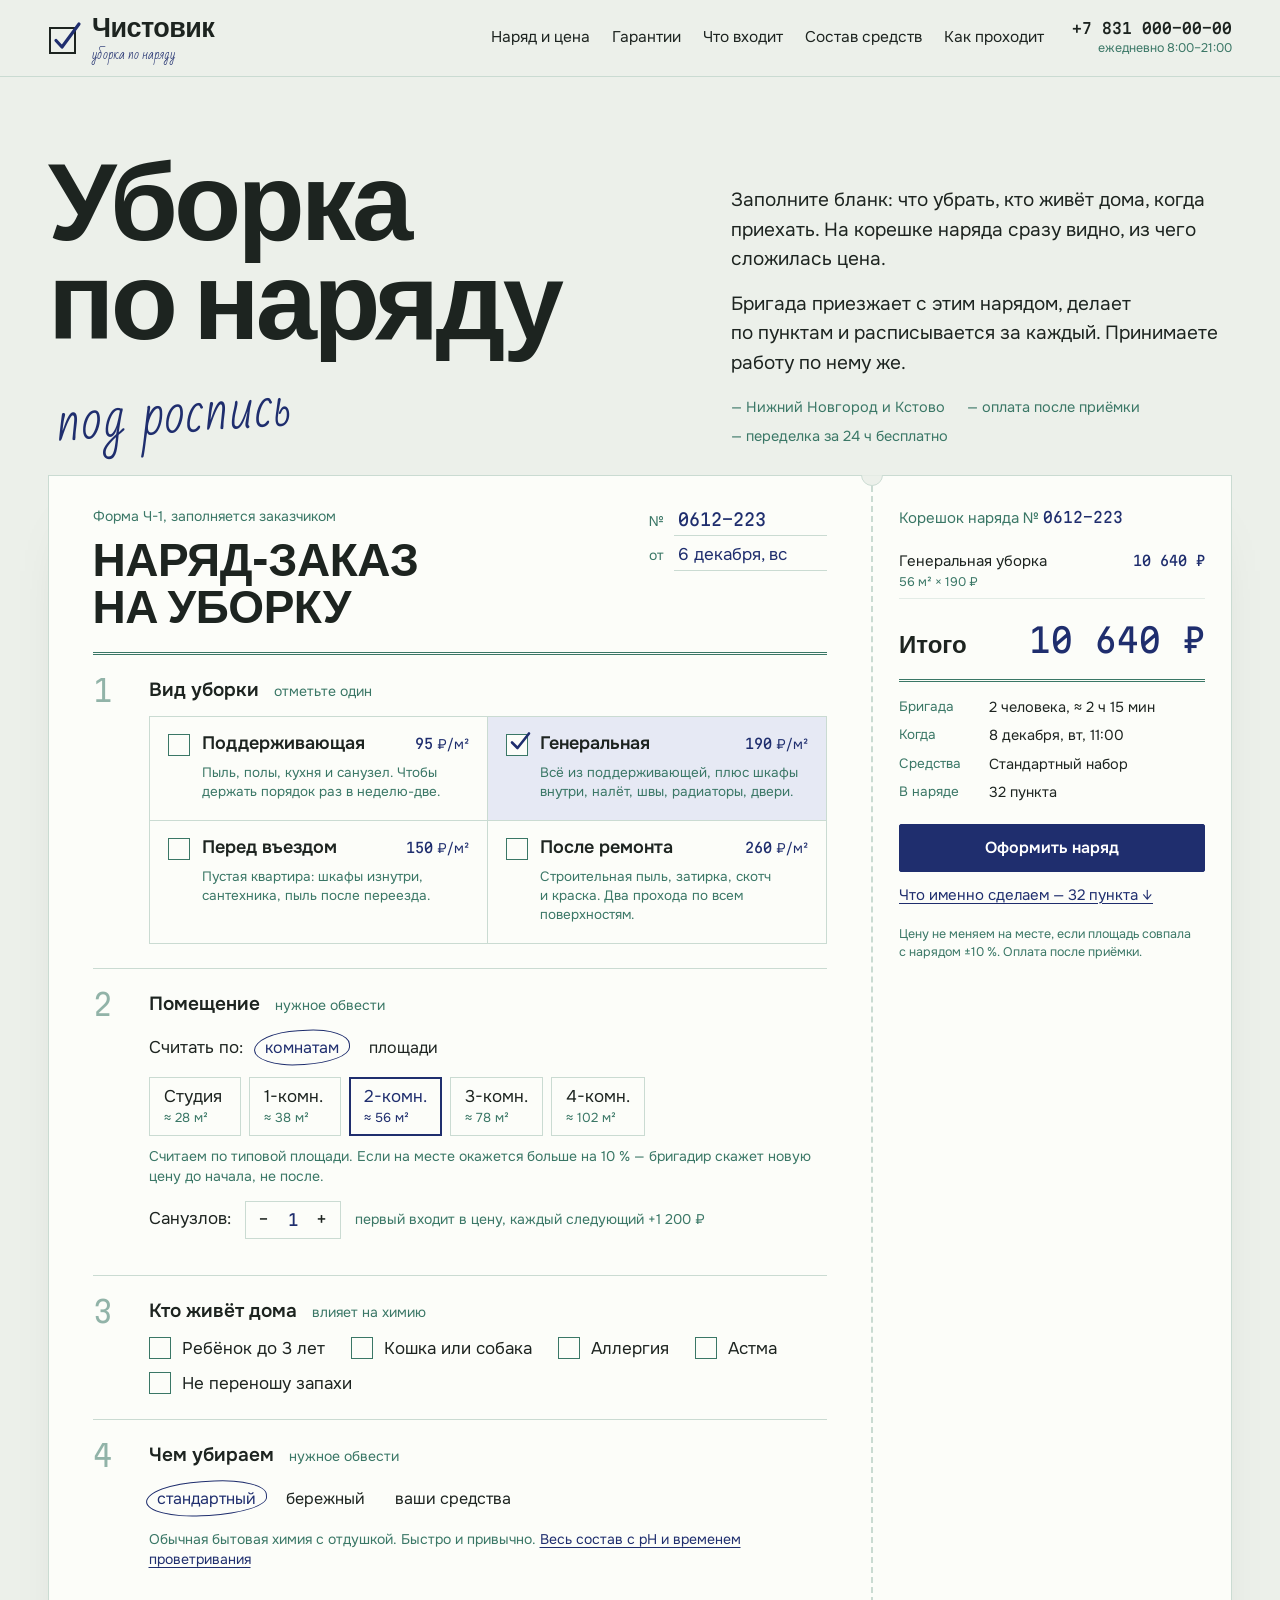
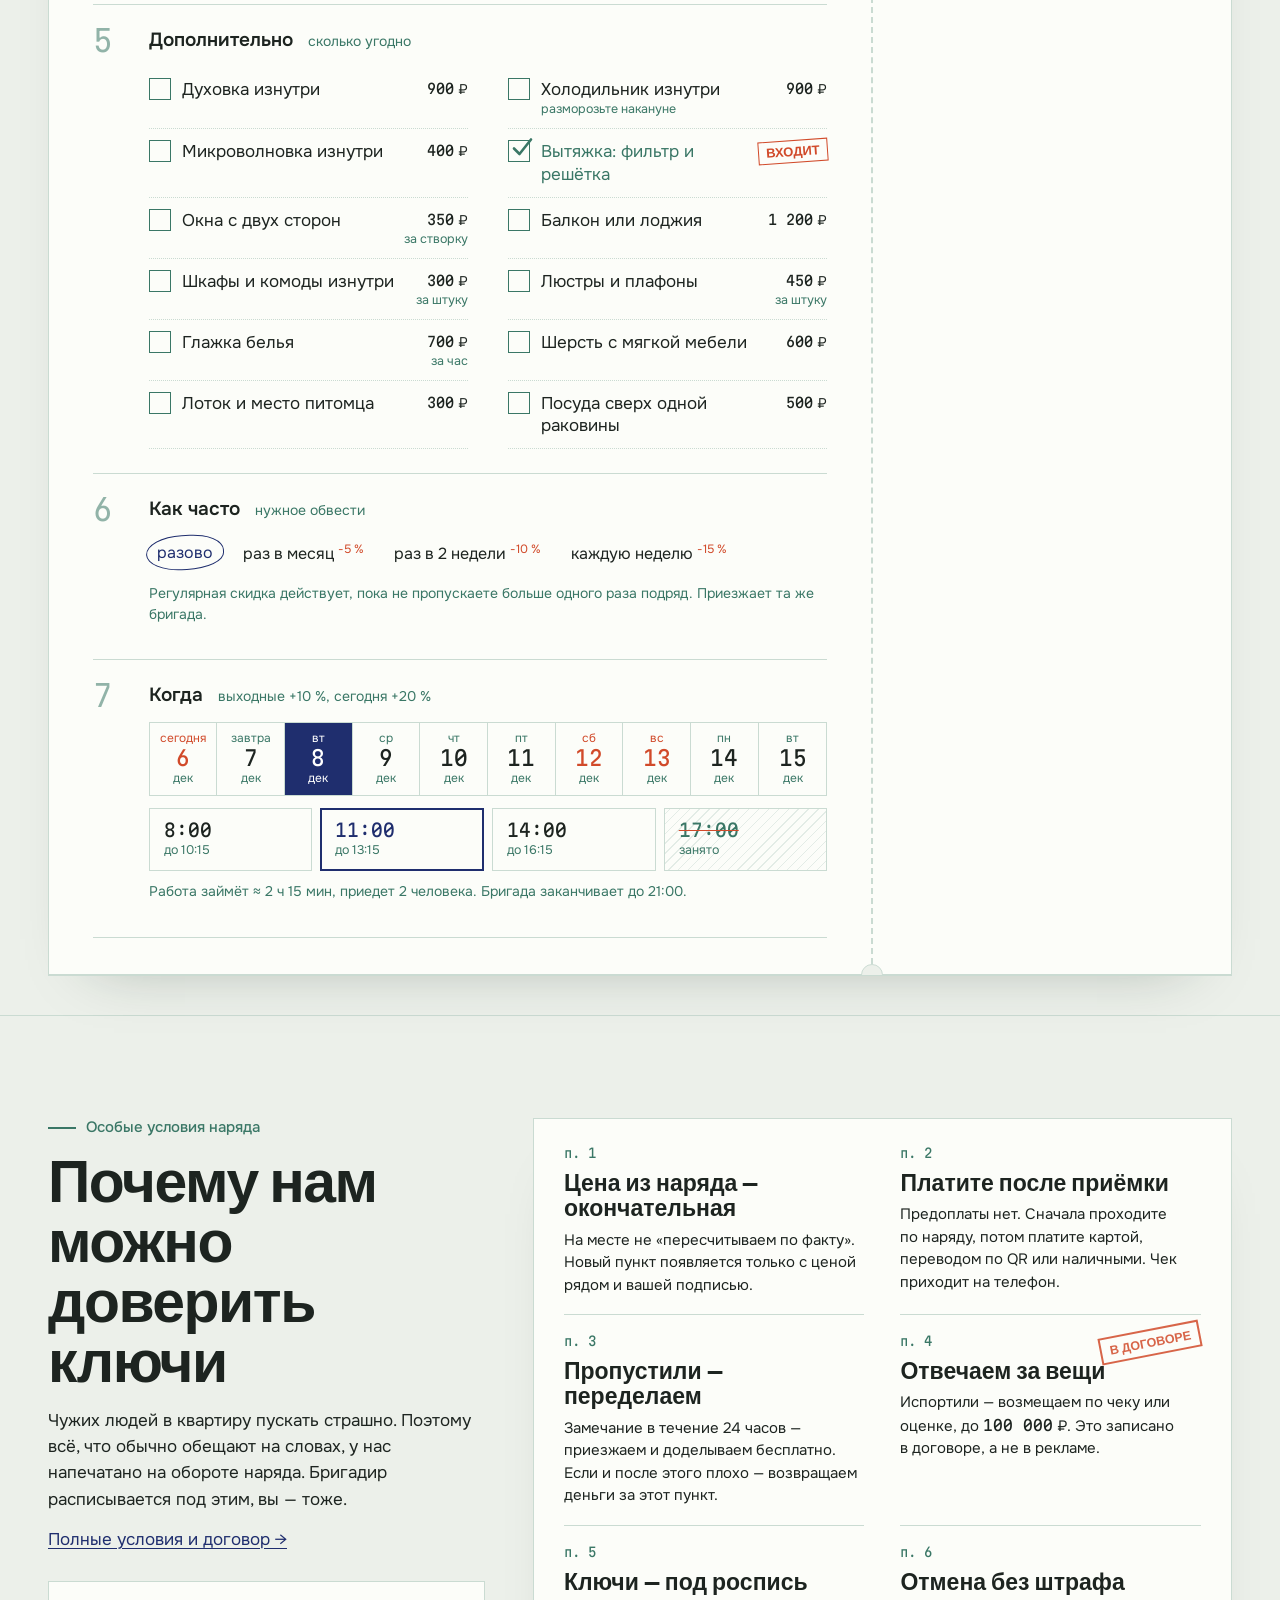
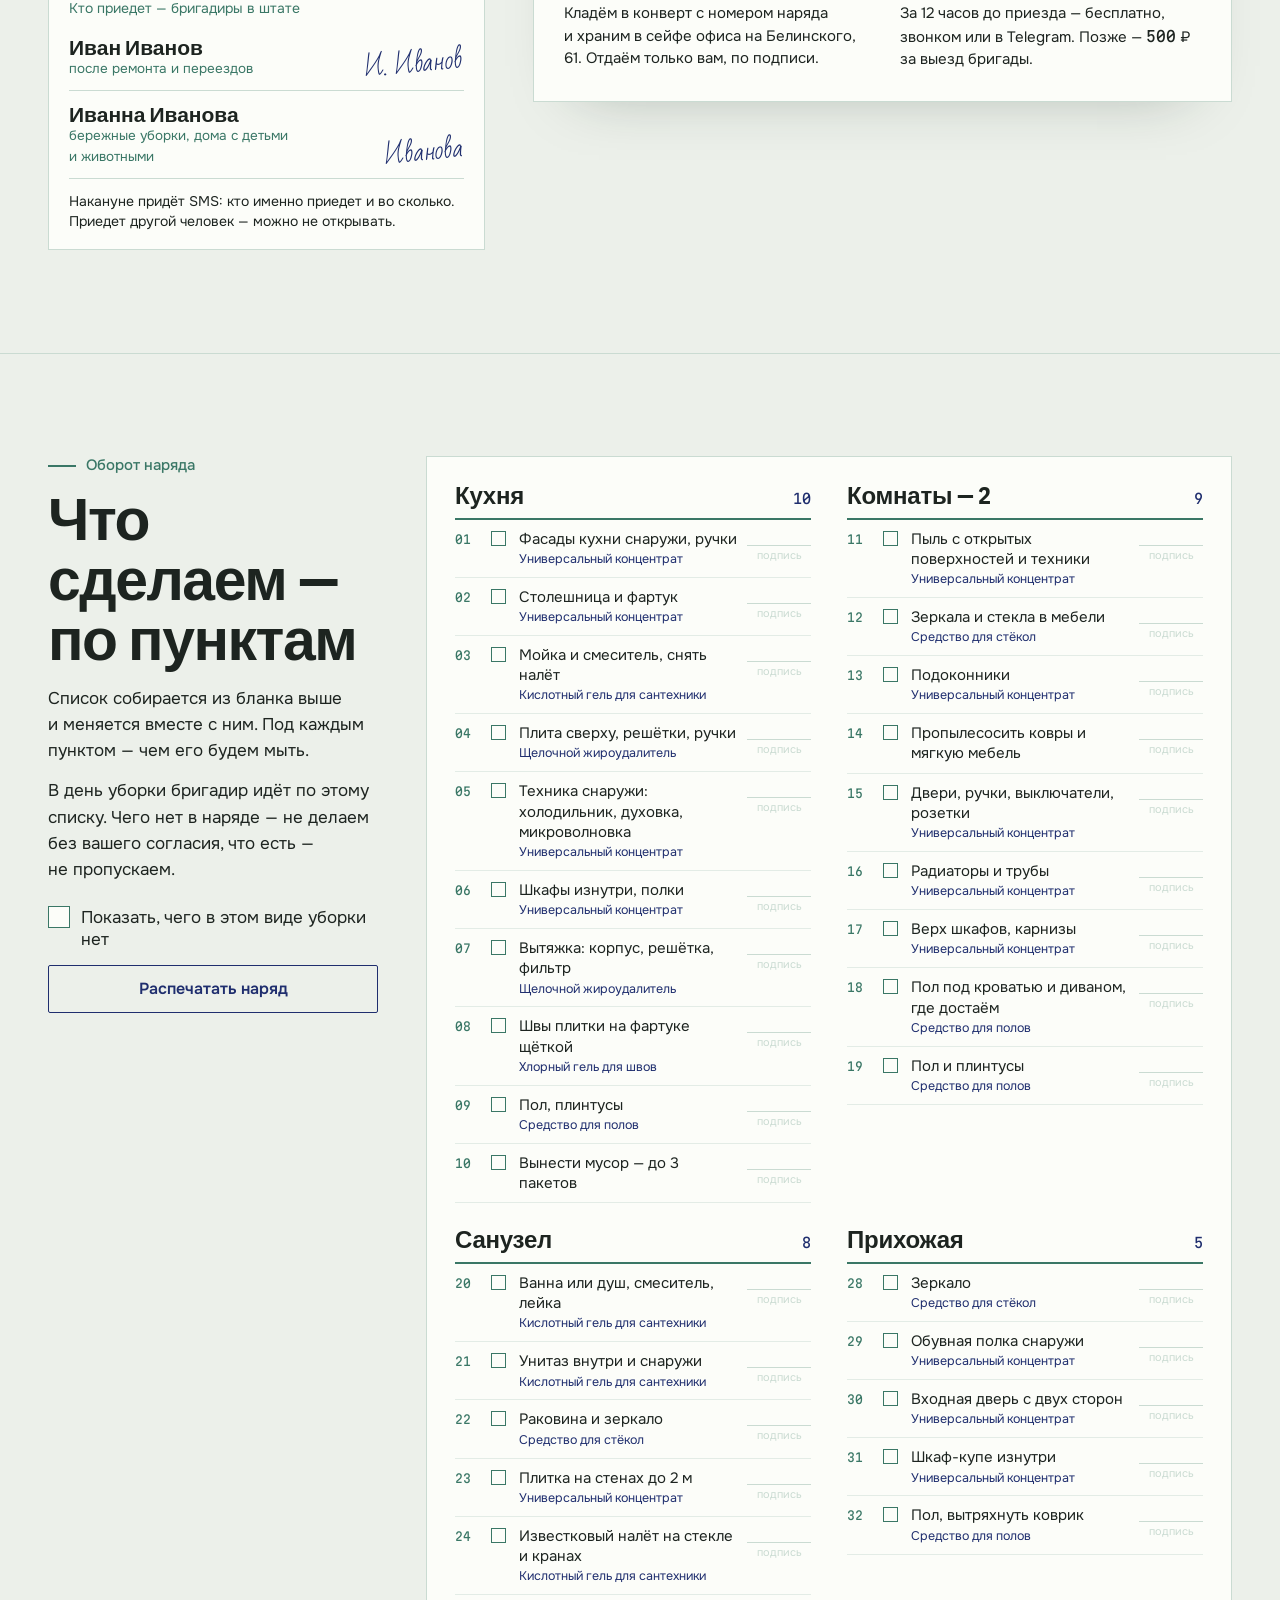
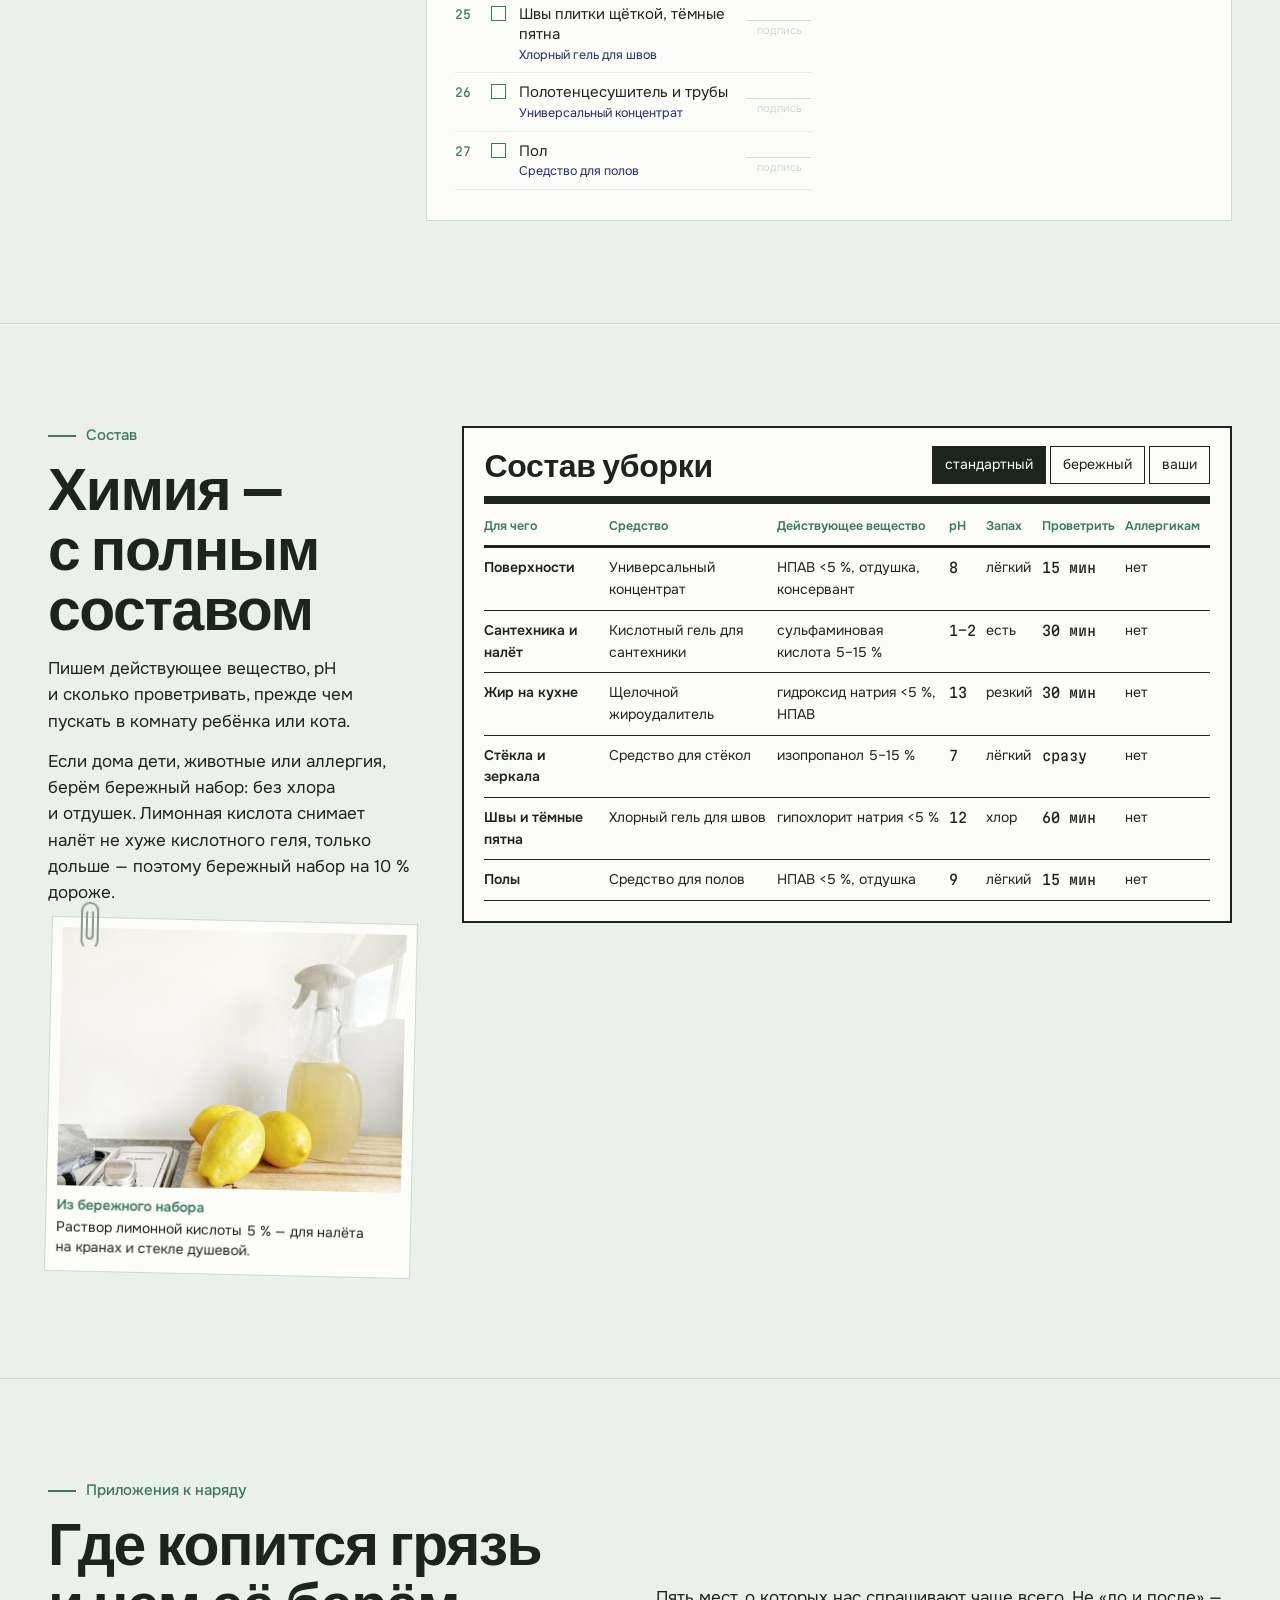
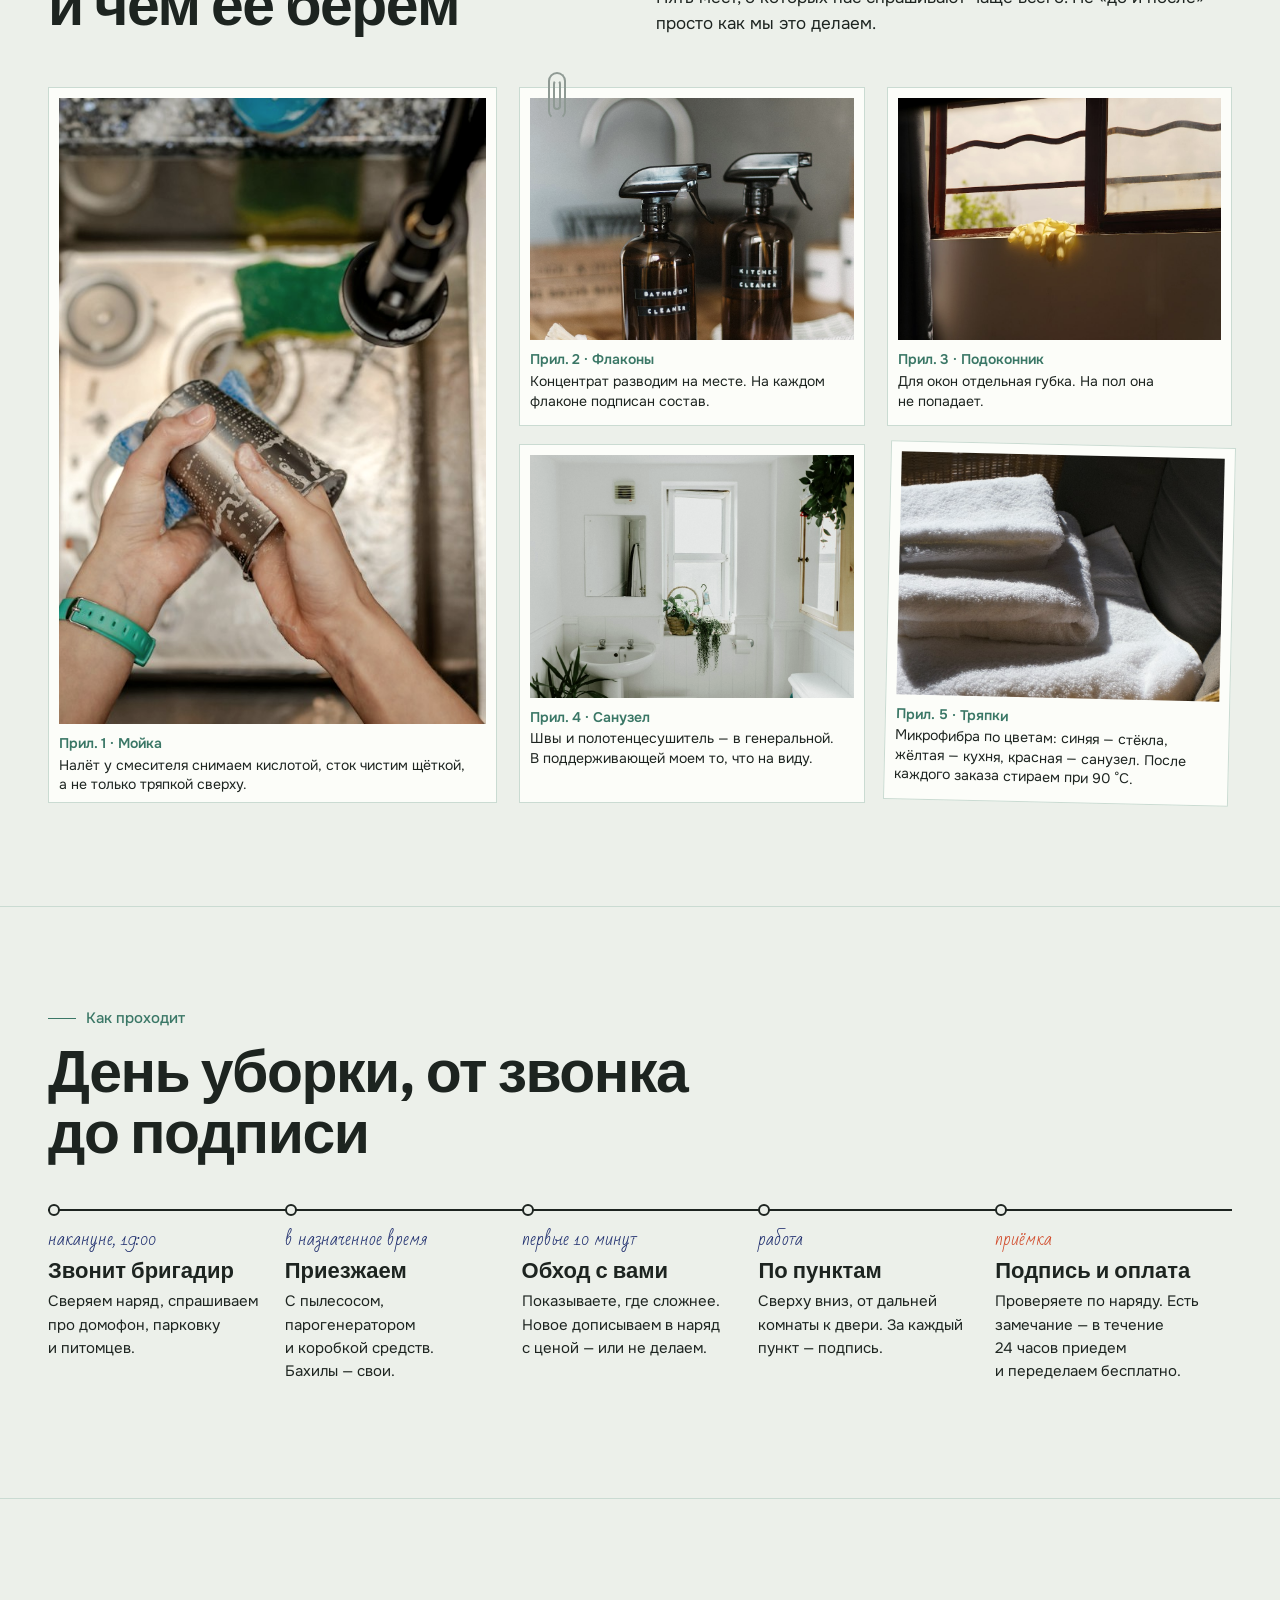
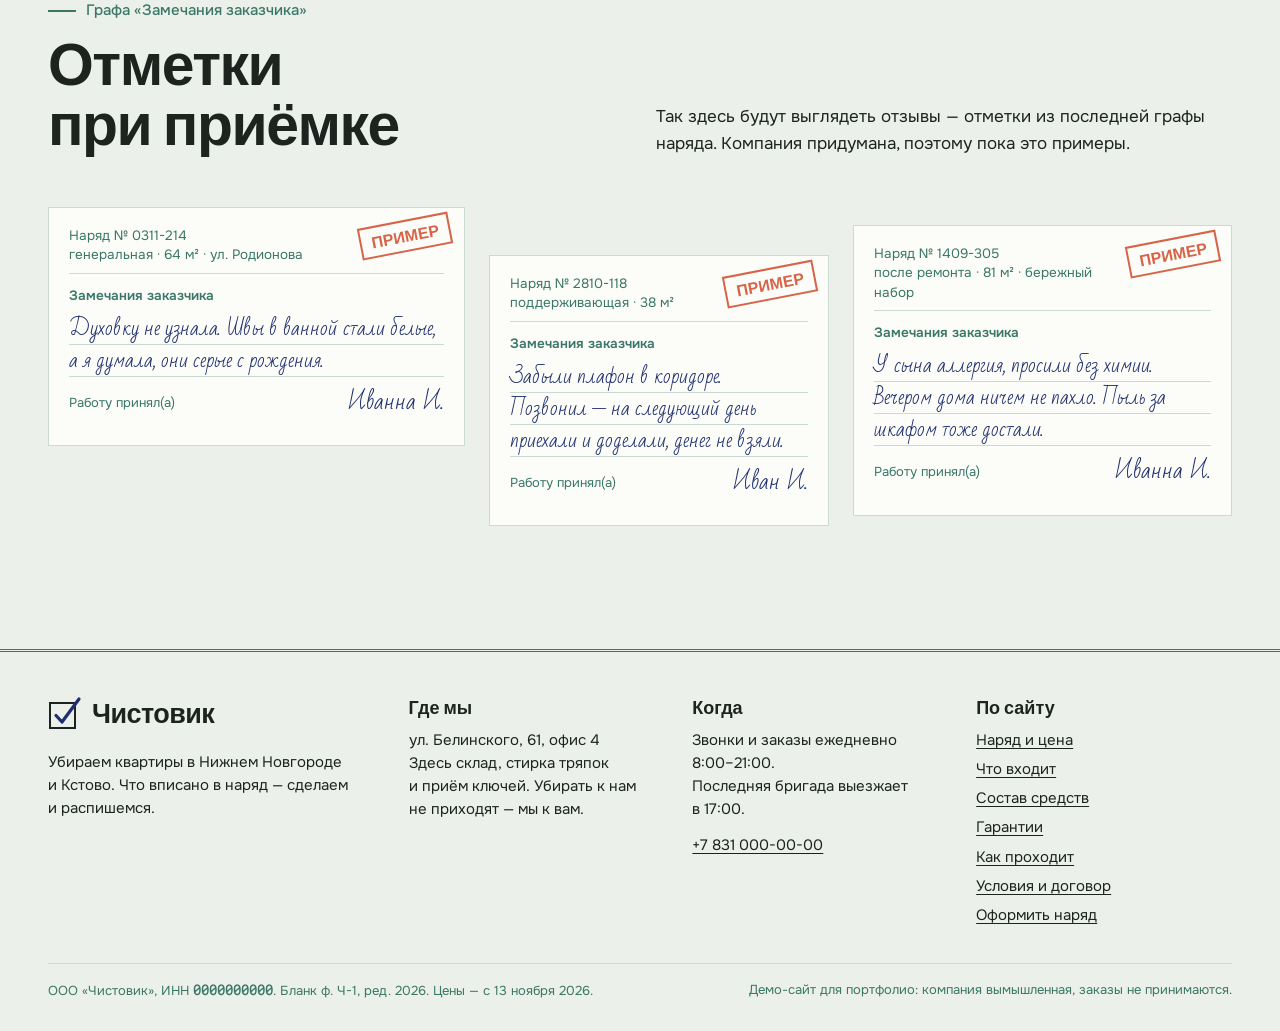
==== commit 04cc464a: "Полный адрес сайта в превью для мессенджеров Co-Authored-By: Claude Opus 5.5 <noreply@anthropic.com>" ====
--- a/index.html
+++ b/index.html
@@ -10,7 +10,8 @@
 <meta property="og:locale" content="ru_RU">
 <meta property="og:title" content="Чистовик — уборка по наряду">
 <meta property="og:description" content="Отмечаете, что убрать, и сразу видите цену и состав средств. Демо-сайт клининга для портфолио.">
-<meta property="og:image" content="img/og.jpg">
+<meta property="og:image" content="https://cleaning-ten-sigma.vercel.app/img/og.jpg">
+<meta property="og:url" content="https://cleaning-ten-sigma.vercel.app/">
 <meta name="twitter:card" content="summary_large_image">
 <link rel="icon" href="img/favicon.svg" type="image/svg+xml">
 <link rel="preconnect" href="https://fonts.googleapis.com">
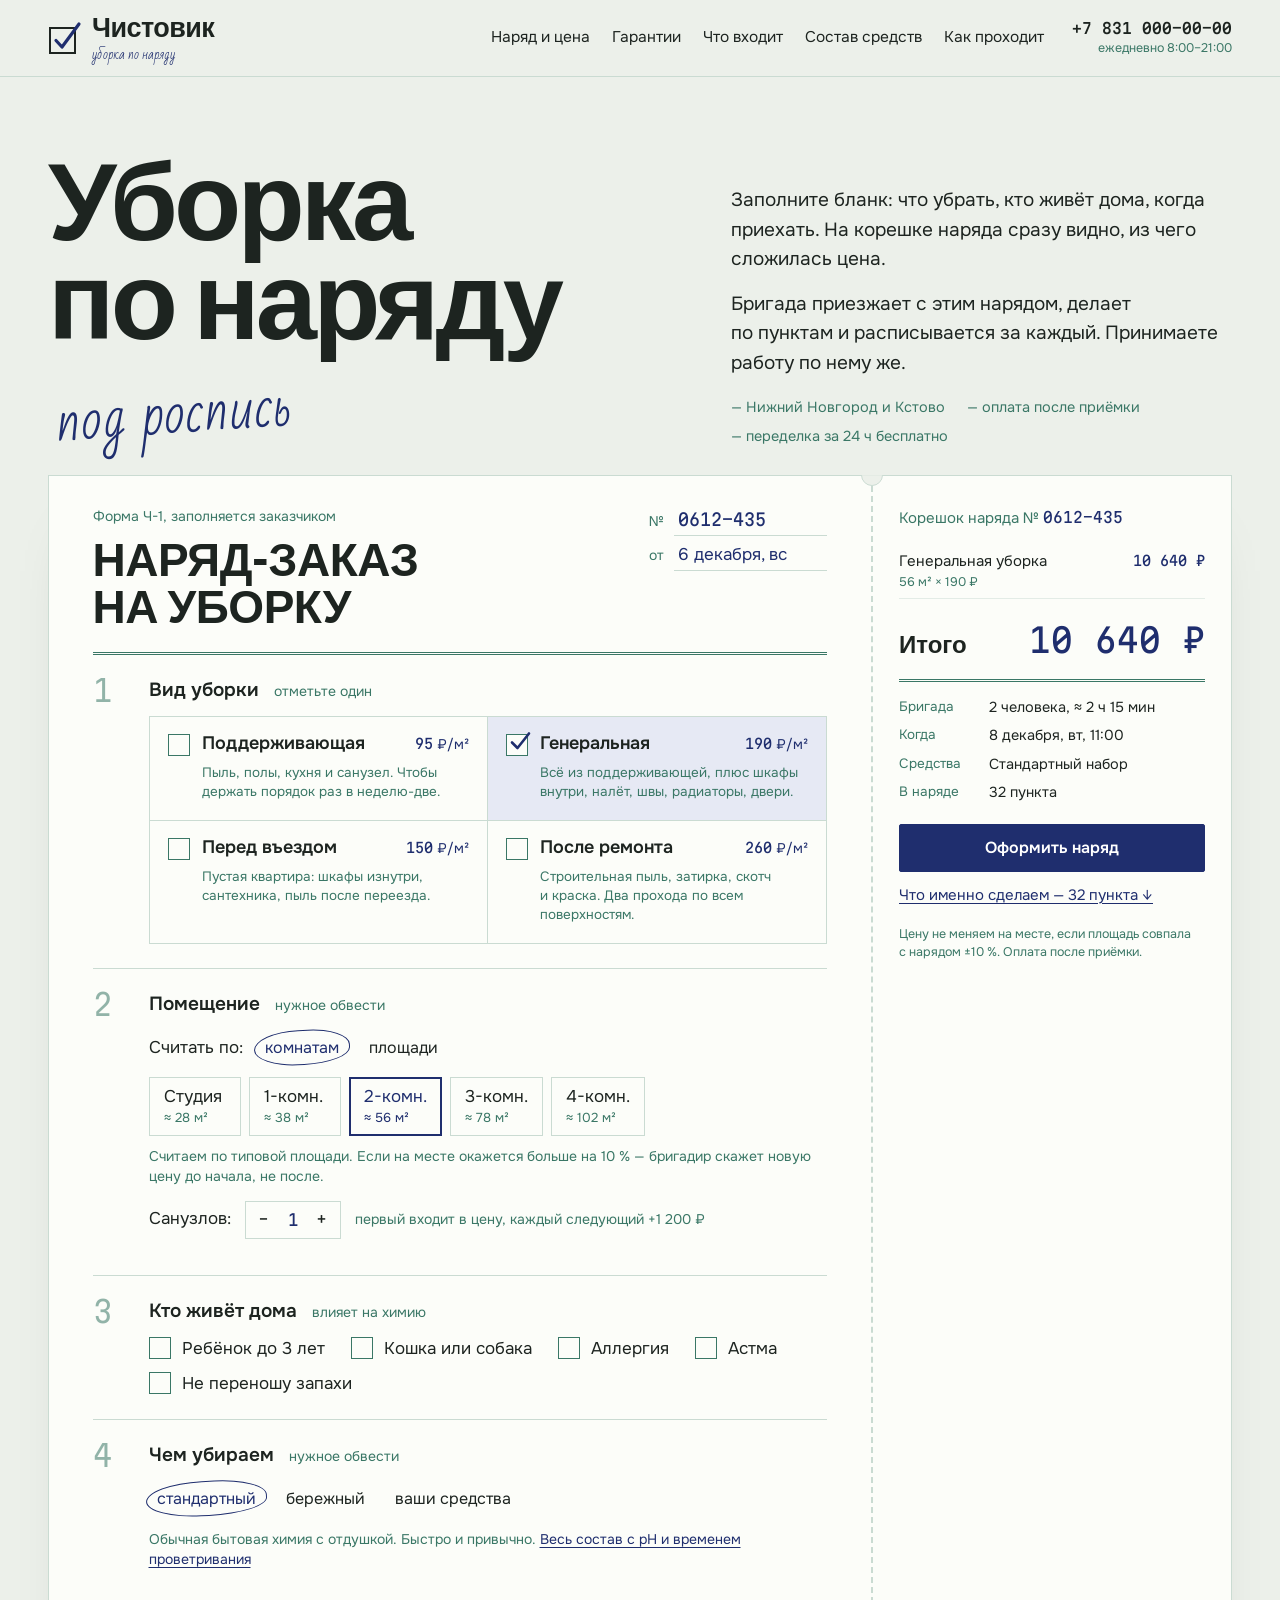
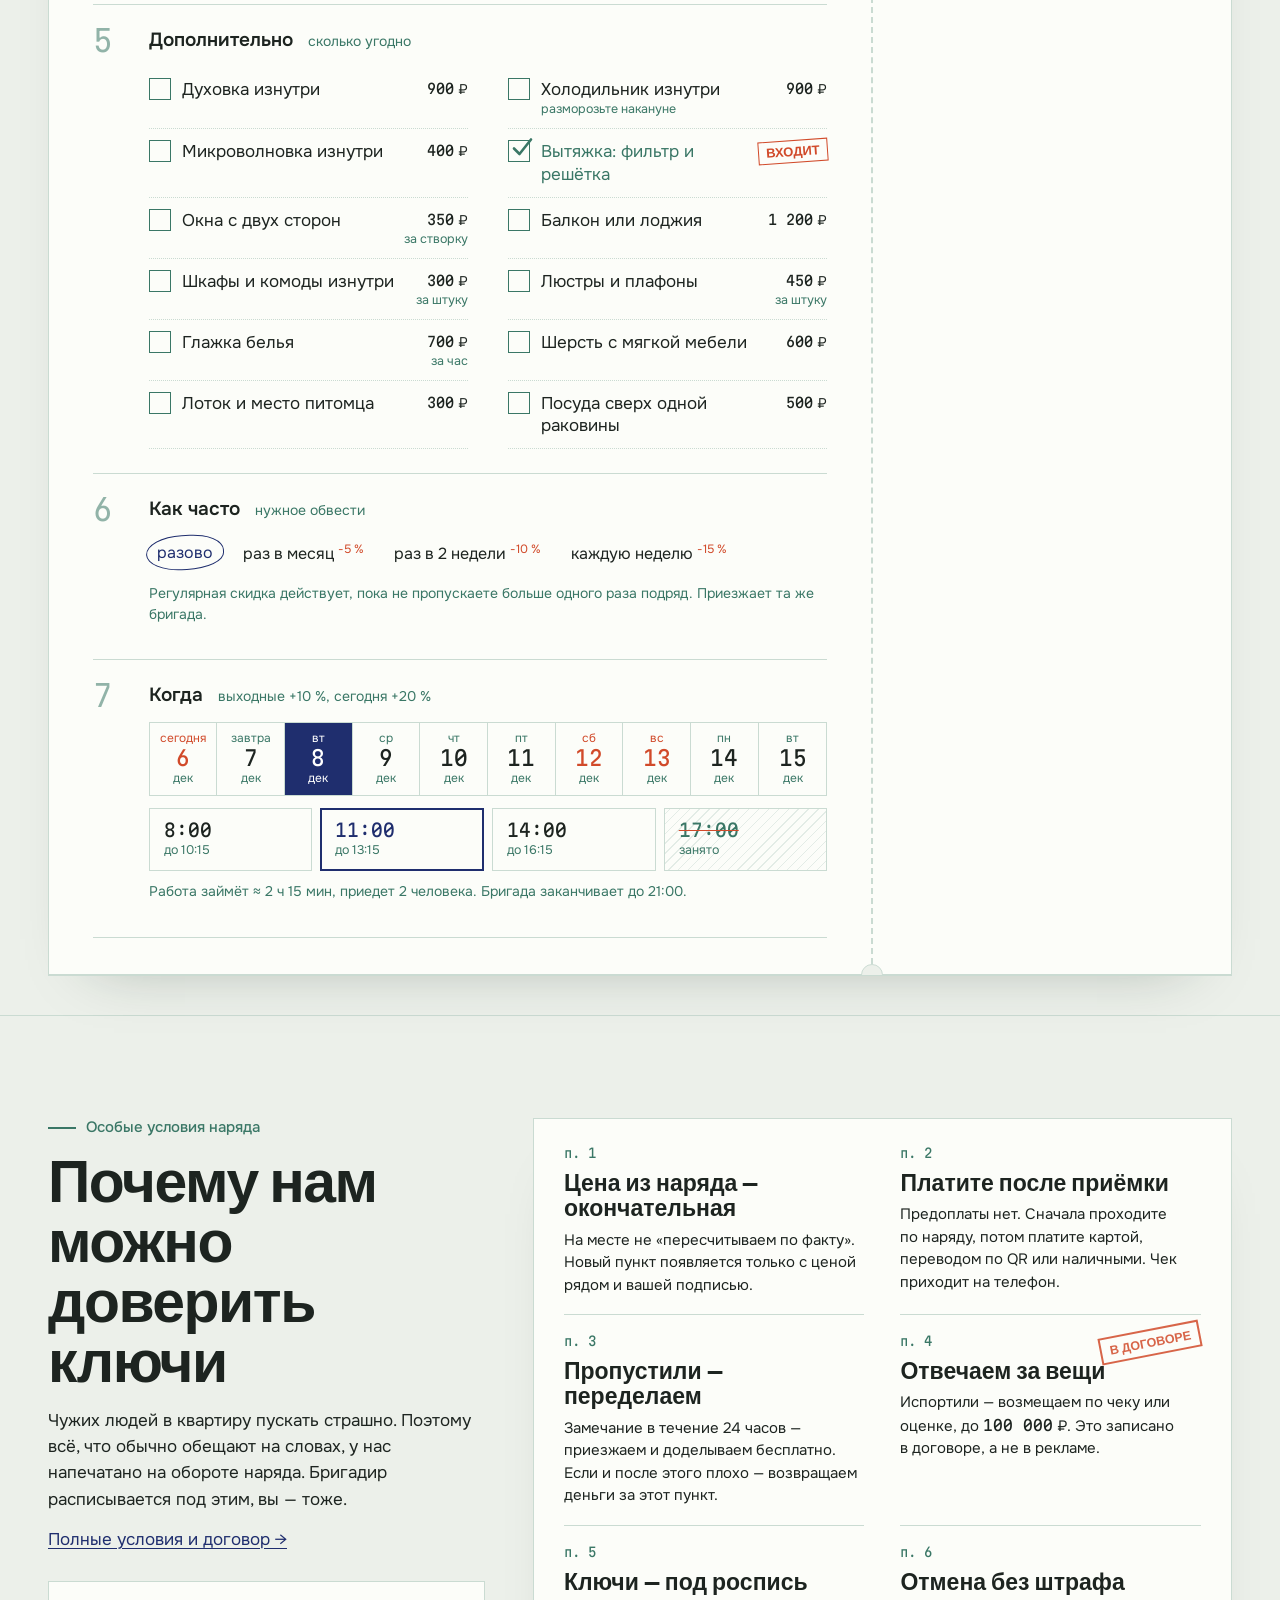
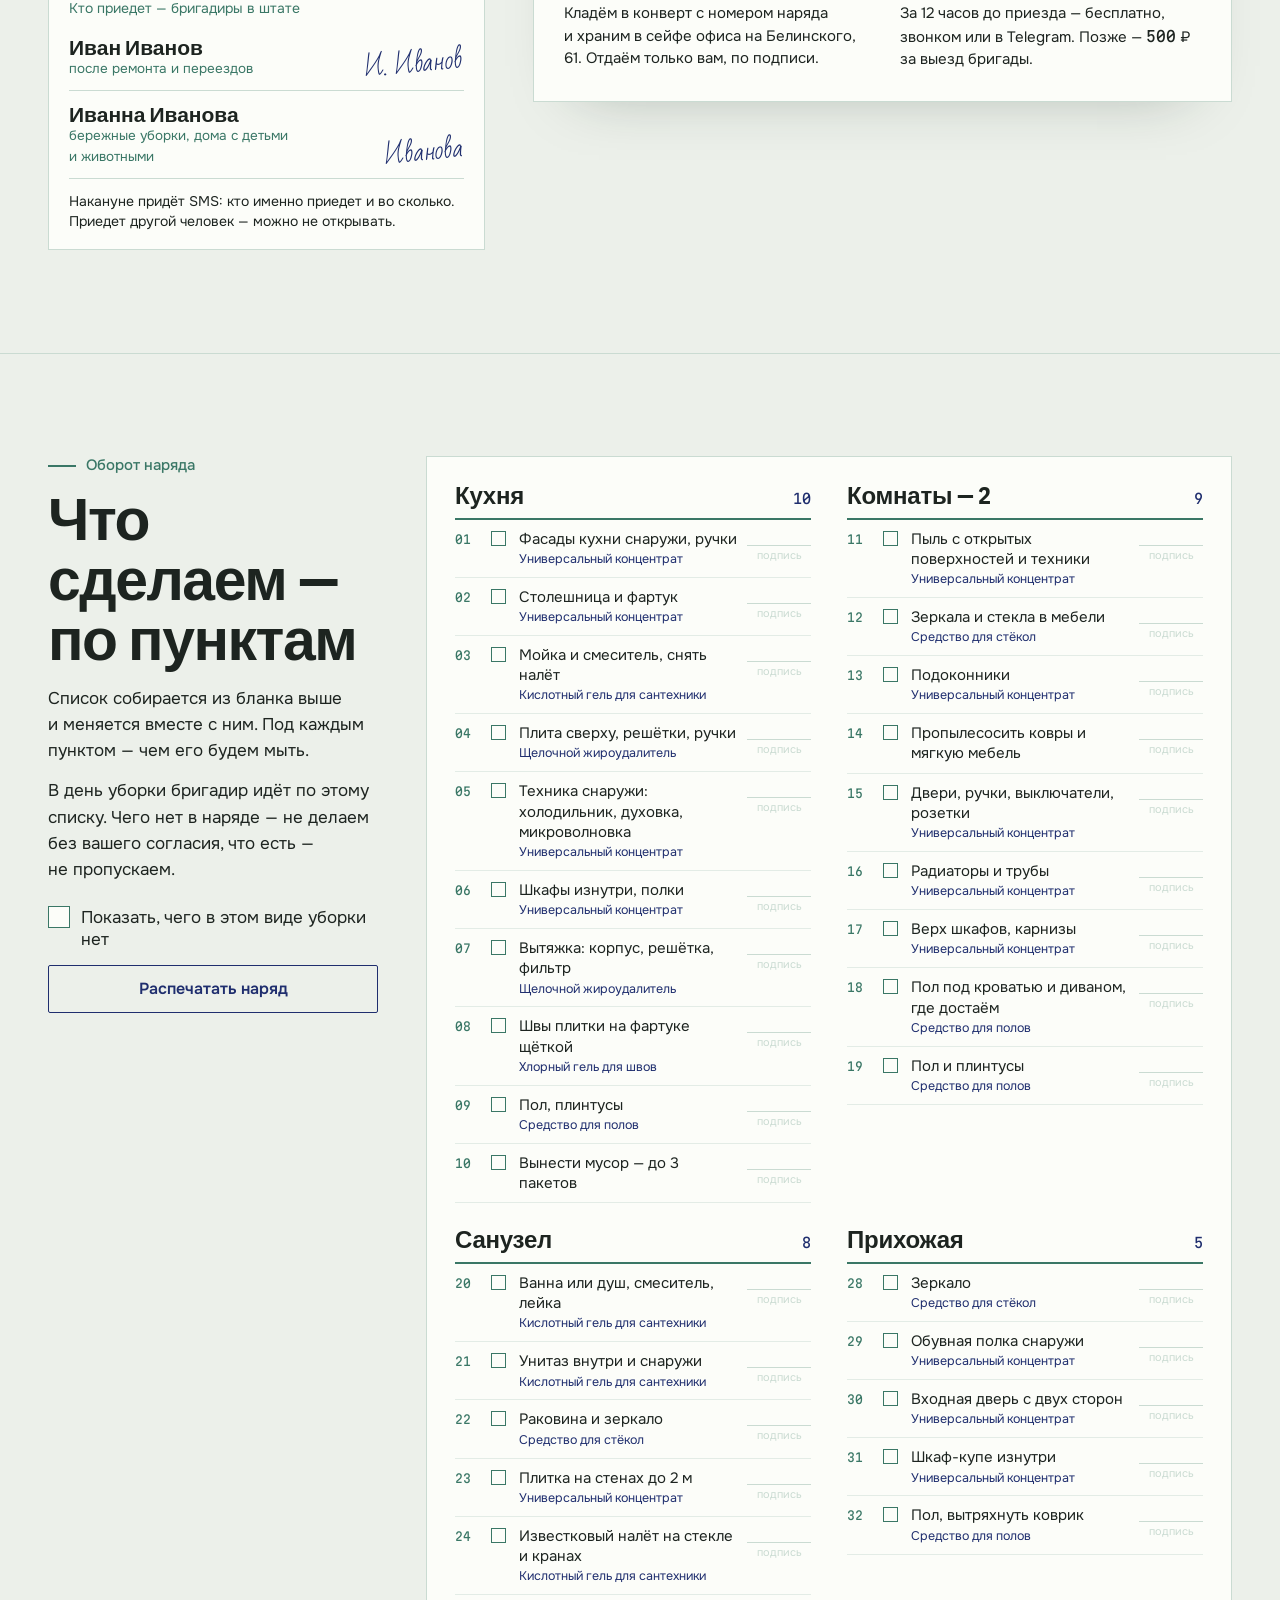
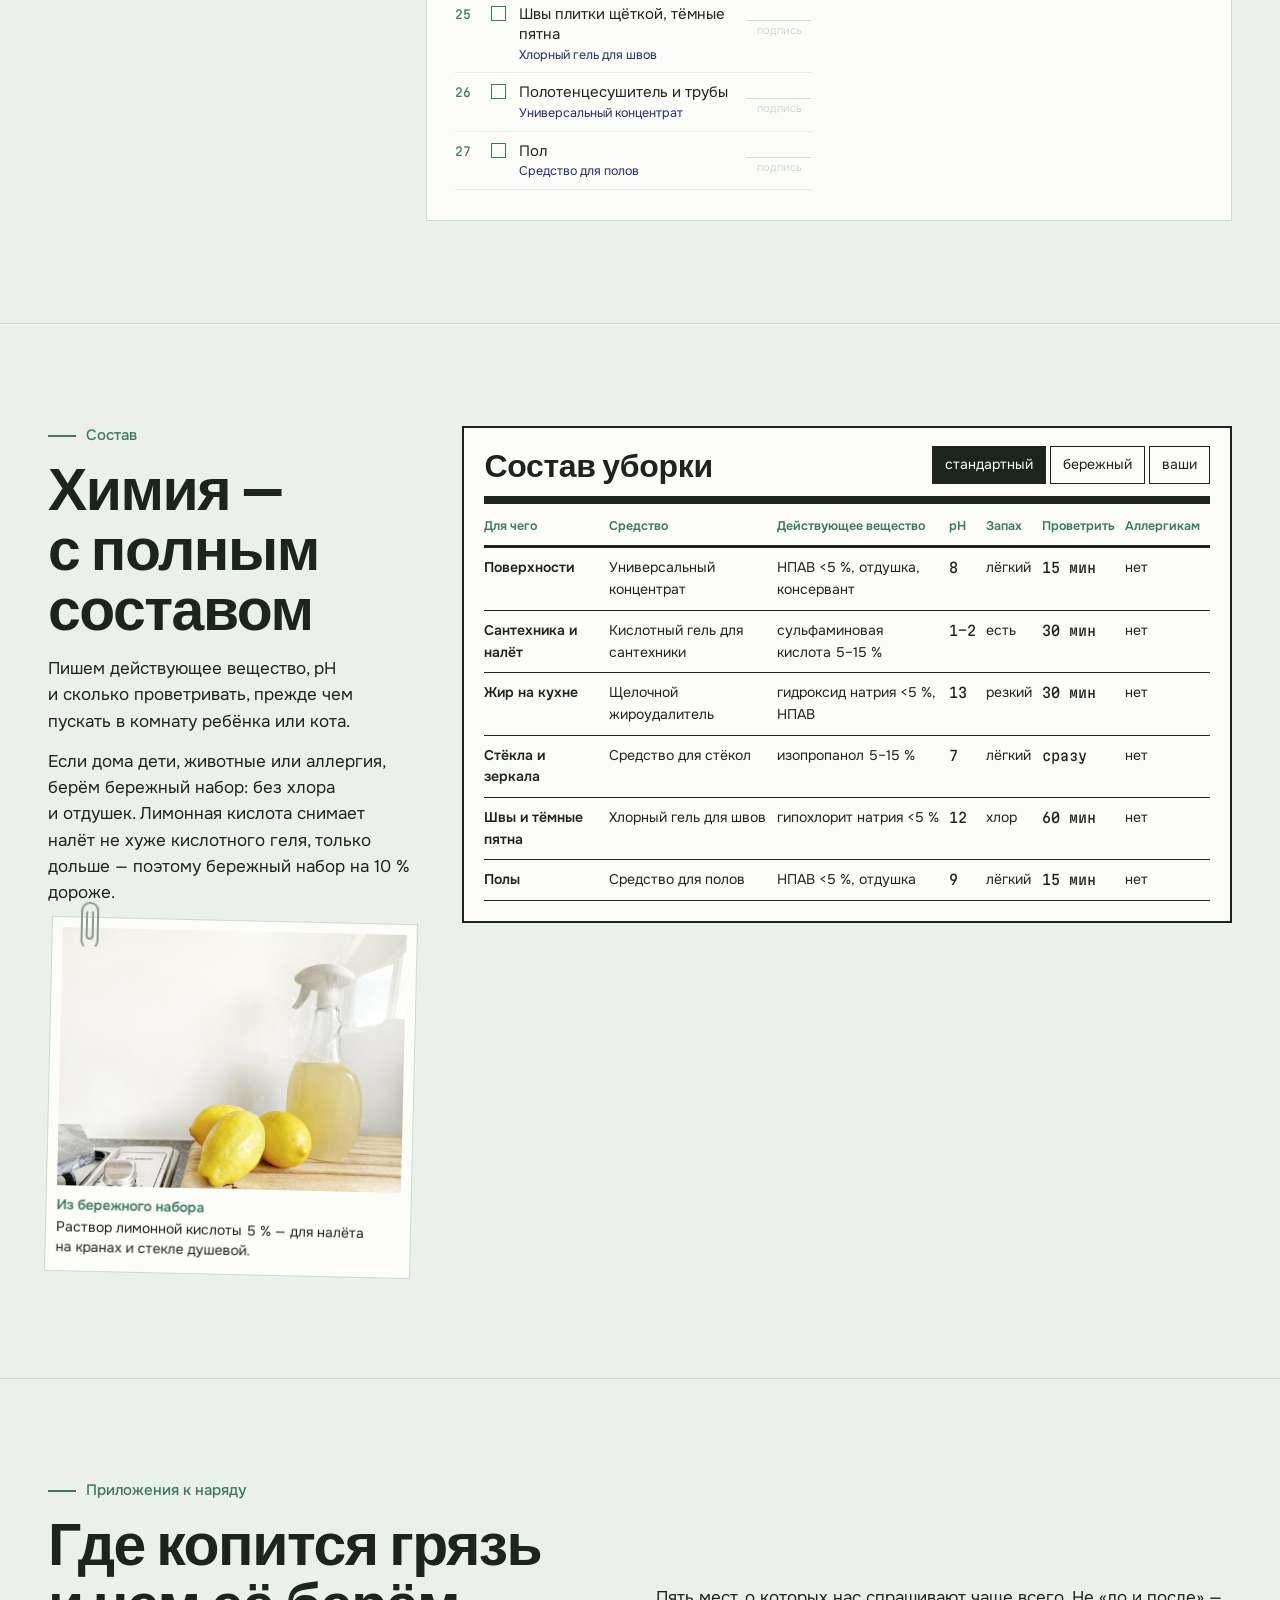
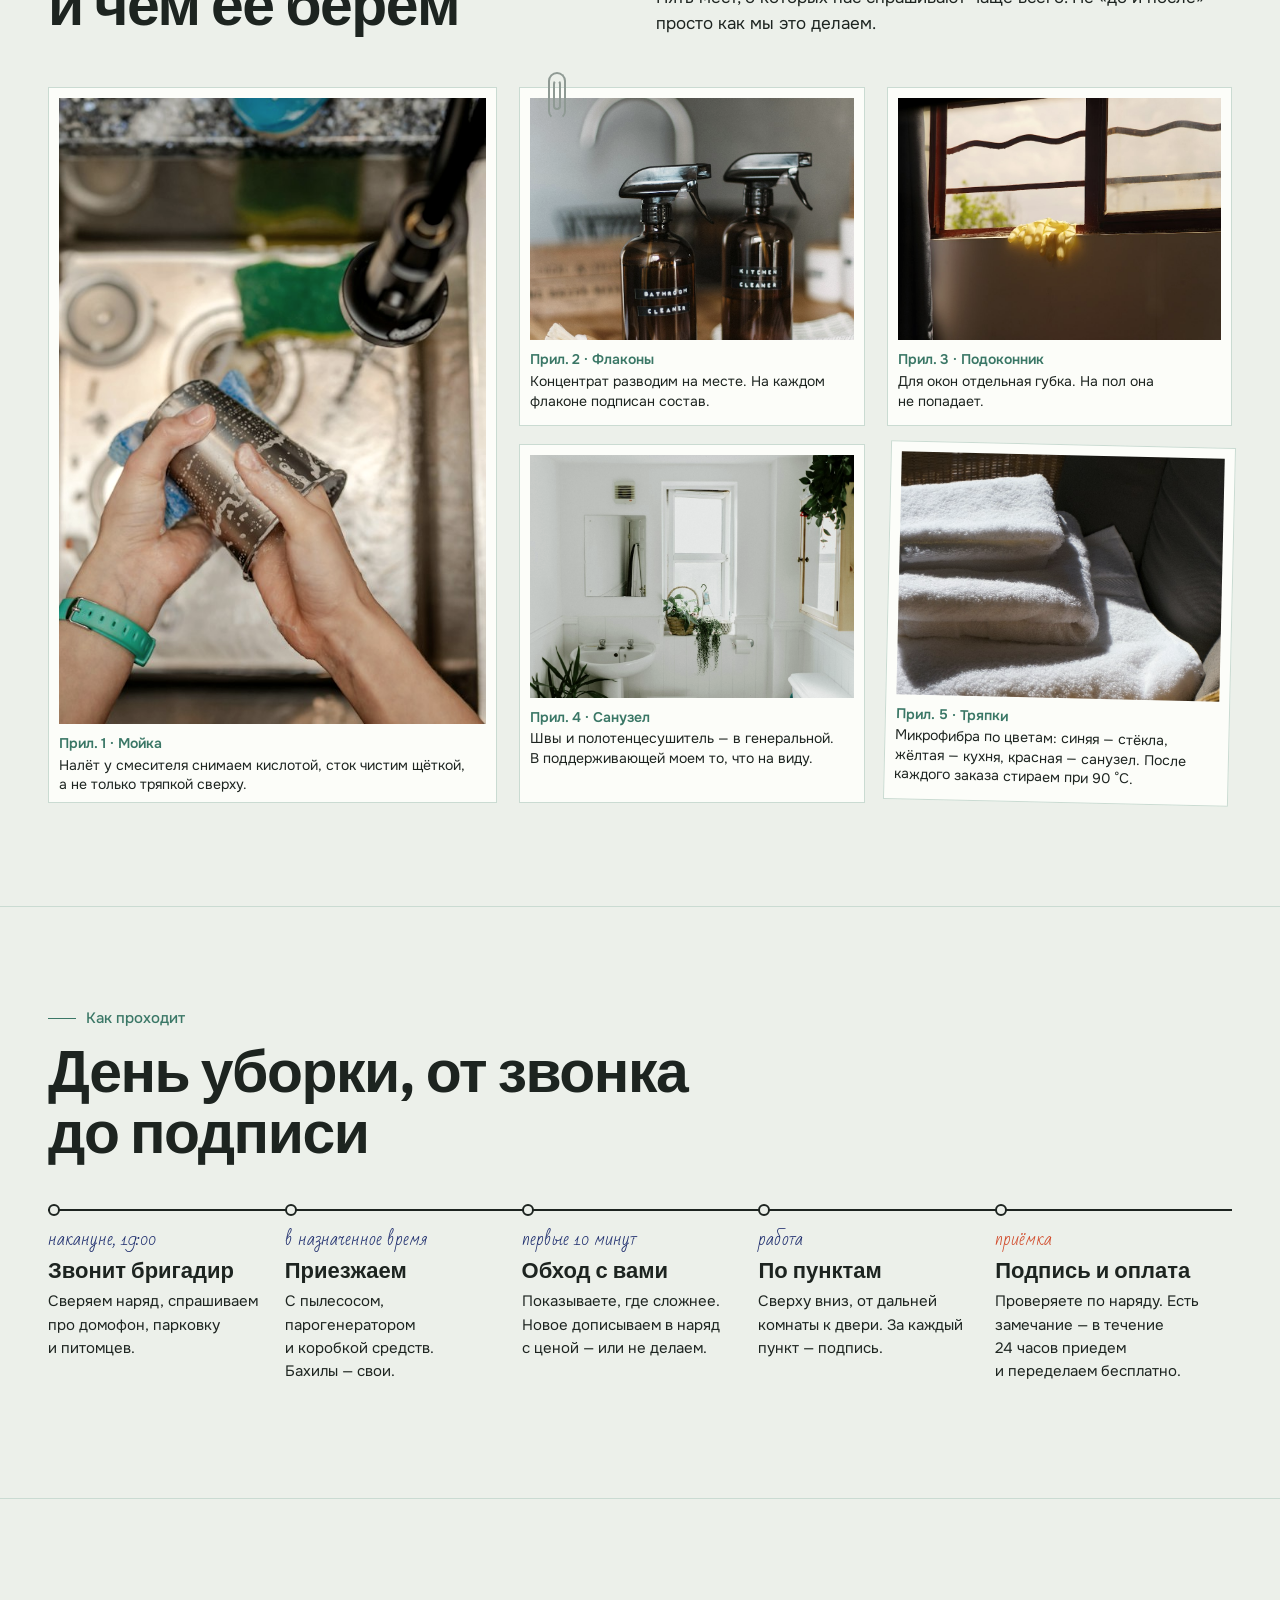
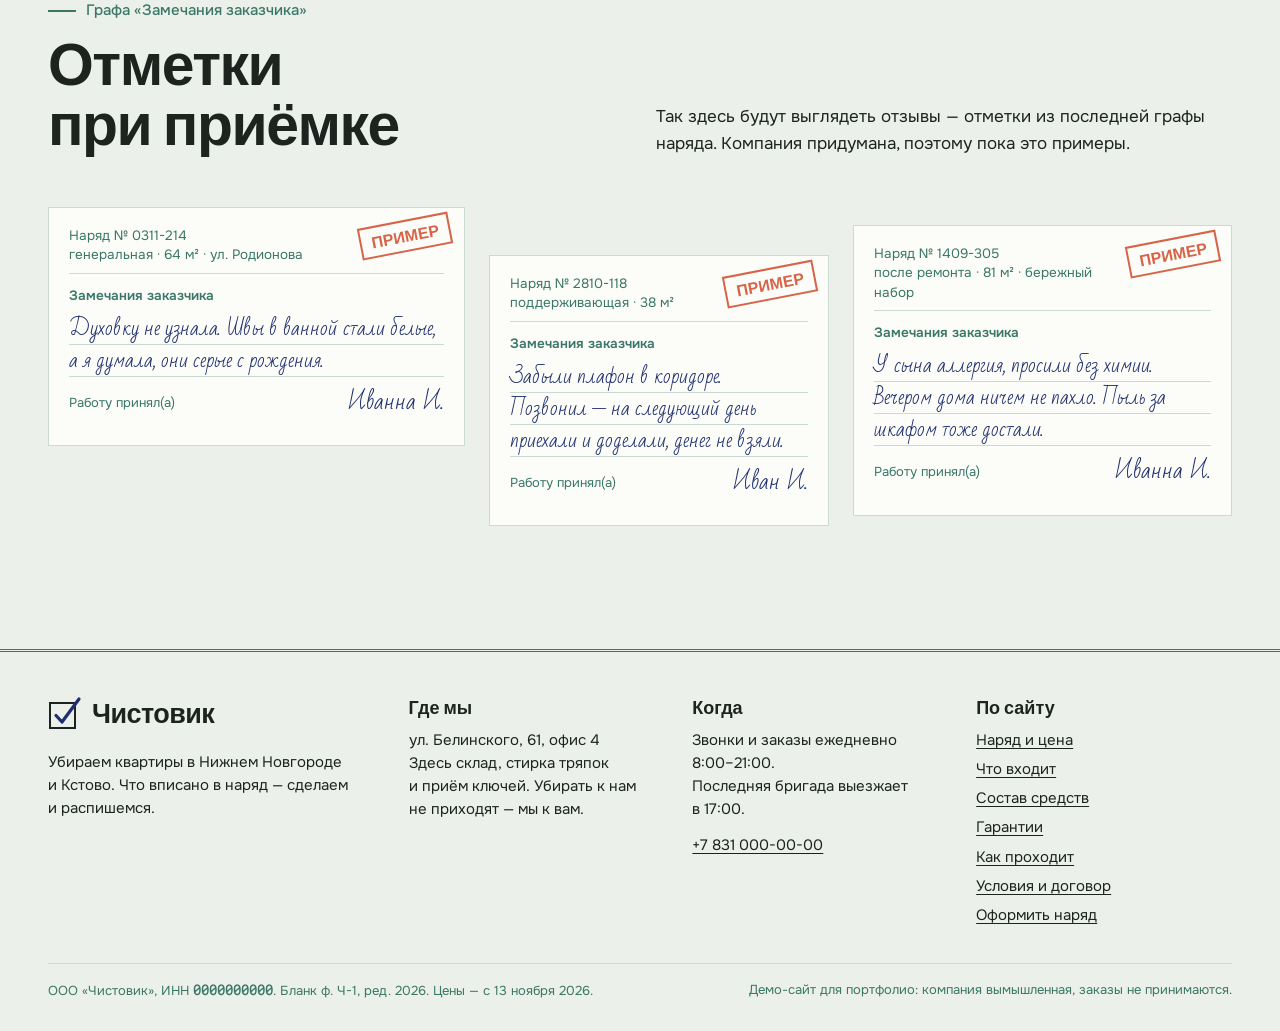
==== commit 6b169358: "Телефон: заголовок графы посередине между линией и рамкой (Safari прижимал его к линии) Co-Authored-" ====
--- a/index.html
+++ b/index.html
@@ -17,7 +17,7 @@
 <link rel="preconnect" href="https://fonts.googleapis.com">
 <link rel="preconnect" href="https://fonts.gstatic.com" crossorigin>
 <link rel="stylesheet" href="https://fonts.googleapis.com/css2?family=IBM+Plex+Sans+Condensed:wght@500;700&family=Onest:wght@400;500;600&family=Martian+Mono:wdth,wght@75..112.5,300..500&family=Bad+Script&display=swap">
-<link rel="stylesheet" href="css/site.css?v=6">
+<link rel="stylesheet" href="css/site.css?v=7">
 </head>
 <body class="has-bar">
 <a class="skip" href="#naryad">К бланку наряда</a>
@@ -252,10 +252,10 @@
 
 <div class="mbar" id="mbar" aria-label="Итог наряда"></div>
 
-<script src="js/data.js?v=6"></script>
-<script src="js/engine.js?v=6"></script>
-<script src="js/blank.js?v=6"></script>
-<script src="js/ui.js?v=6"></script>
+<script src="js/data.js?v=7"></script>
+<script src="js/engine.js?v=7"></script>
+<script src="js/blank.js?v=7"></script>
+<script src="js/ui.js?v=7"></script>
 <script>
   Blank.mountForm(document.getElementById('blank'));
   Blank.mountStub(document.getElementById('stub'));
--- a/css/site.css
+++ b/css/site.css
@@ -467,7 +467,7 @@
   .blank__meta div { justify-content: flex-start; }
   .blank__meta dt { width: 1.6em; }
   .f { padding: 20px 0 22px; }
-  .f legend { position: relative; float: none; padding-left: 34px; font-size: 18px; }
+  .f legend { position: relative; float: left; width: 100%; padding-left: 34px; font-size: 18px; }
   .f__n { top: 0; left: 0; font-size: 21px; width: 28px; }
   .f legend em { display: block; margin: 2px 0 0; }
   .tcards { grid-template-columns: 1fr; }
@@ -608,8 +608,8 @@
 @media (max-width: 820px) {
   /* больше воздуха между графами бланка */
   .blank__head { padding-bottom: 20px; }
-  .f { padding: 30px 0 26px; }
-  .f legend { margin-bottom: 16px; }
+  .f { padding: 24px 0 24px; }
+  .f legend { margin-bottom: 24px; }
   /* корешок: отрывная линия с дырками по краям */
   .stub::before, .stub::after { display: block; top: -12px; bottom: auto; left: -12px; clip-path: inset(0 0 0 50%); }
   .stub::after { left: auto; right: -12px; clip-path: inset(0 50% 0 0); }
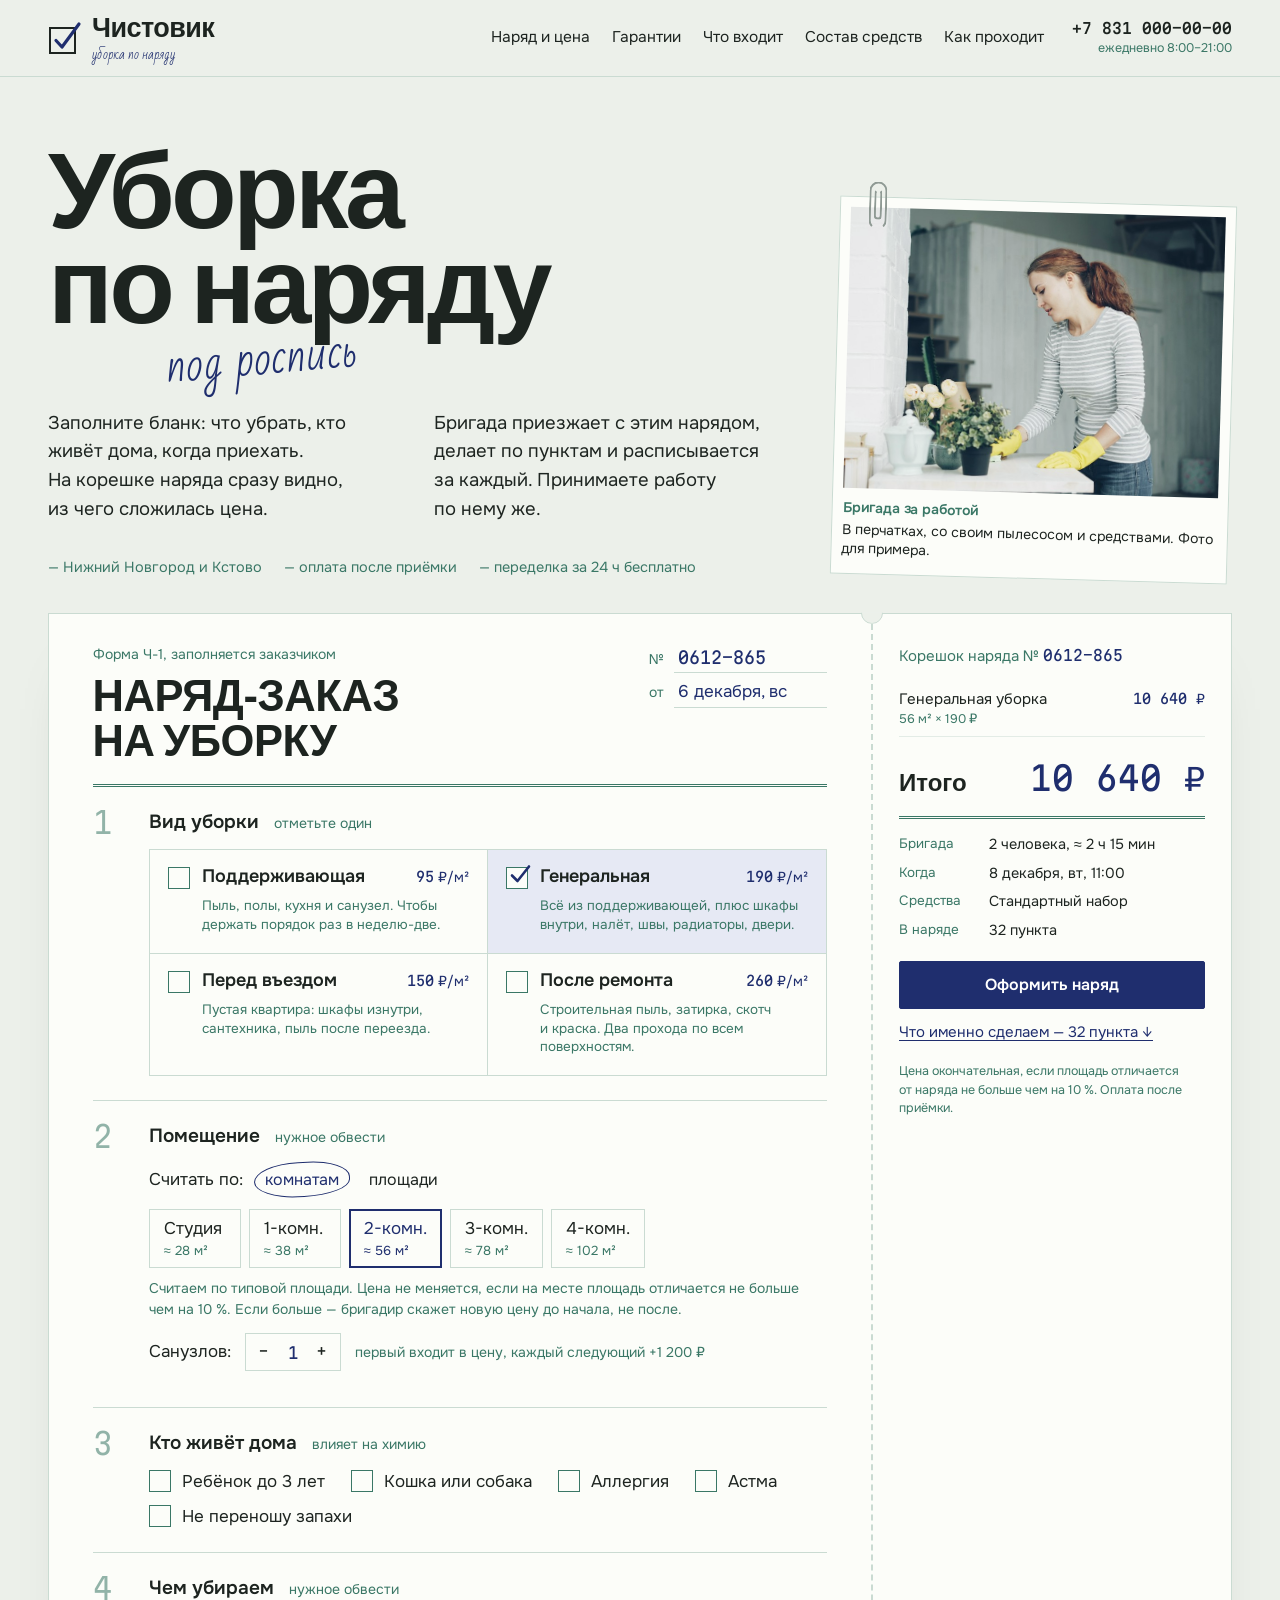
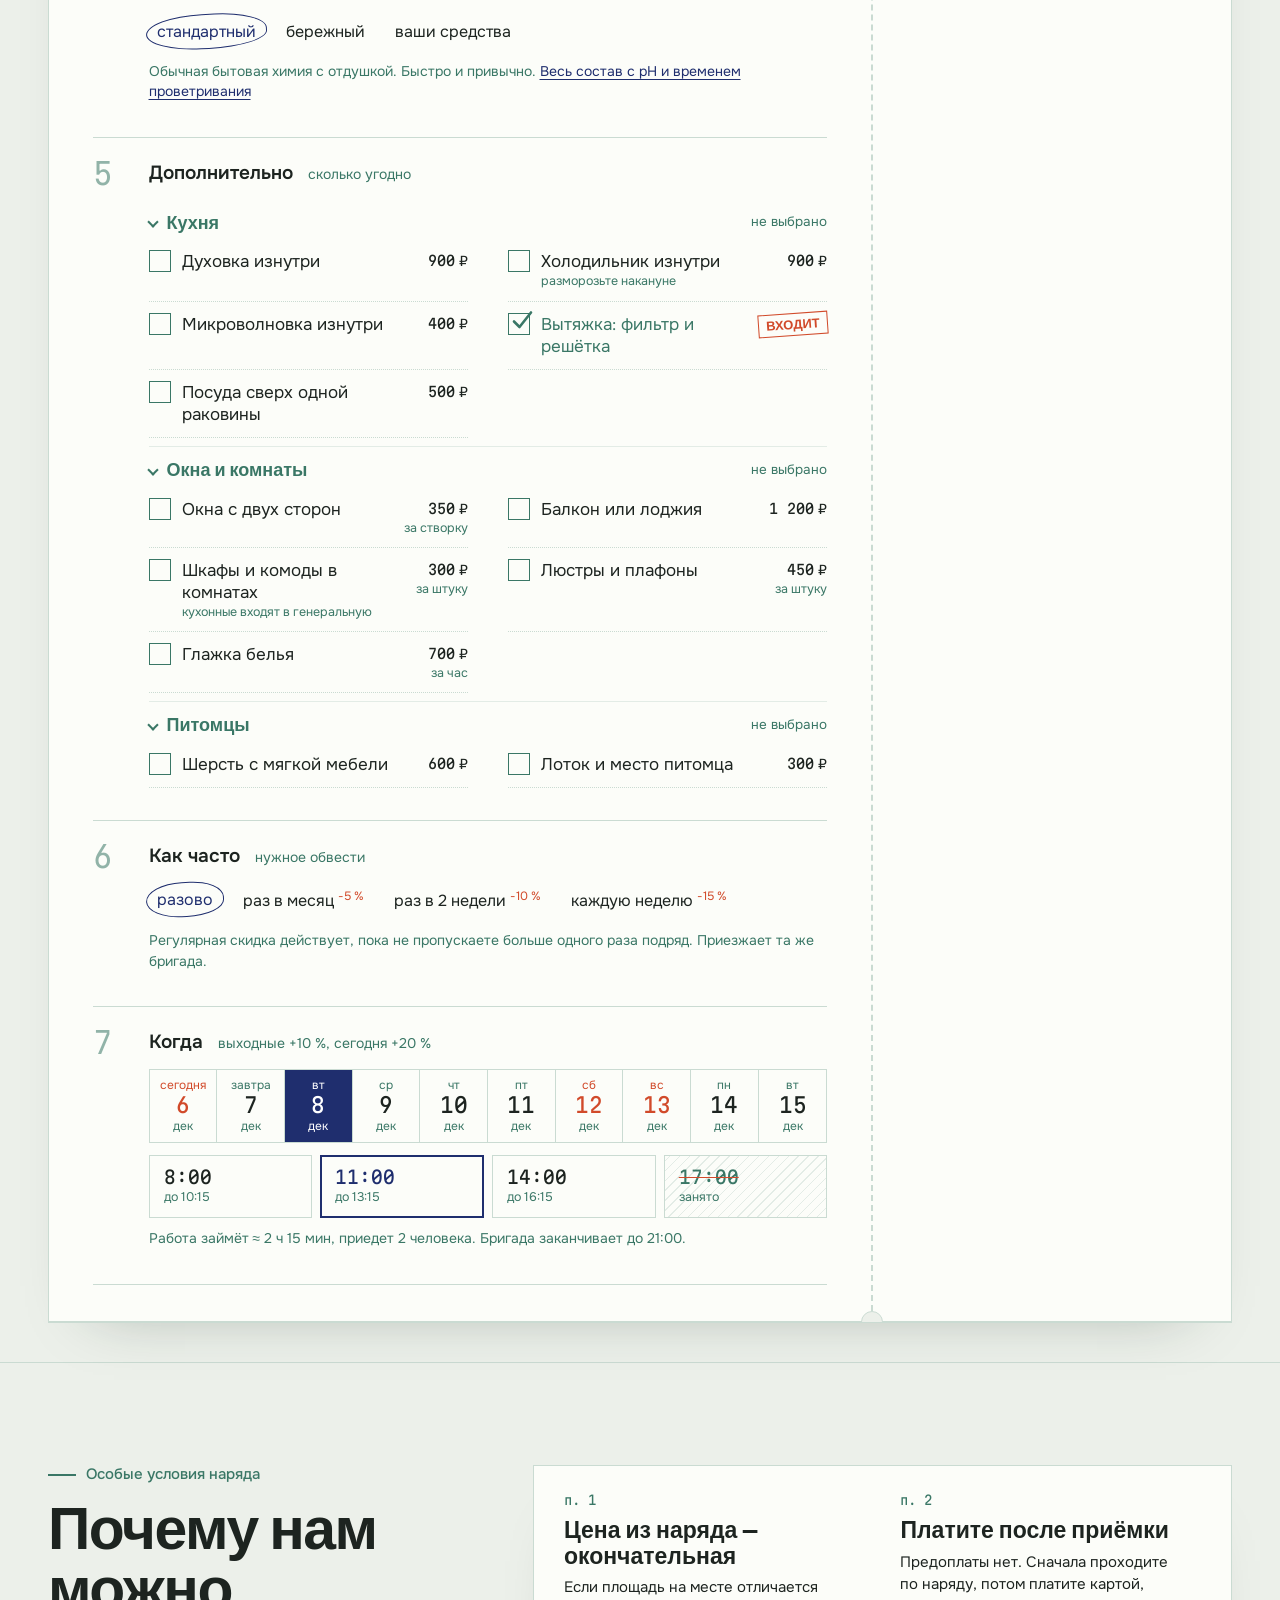
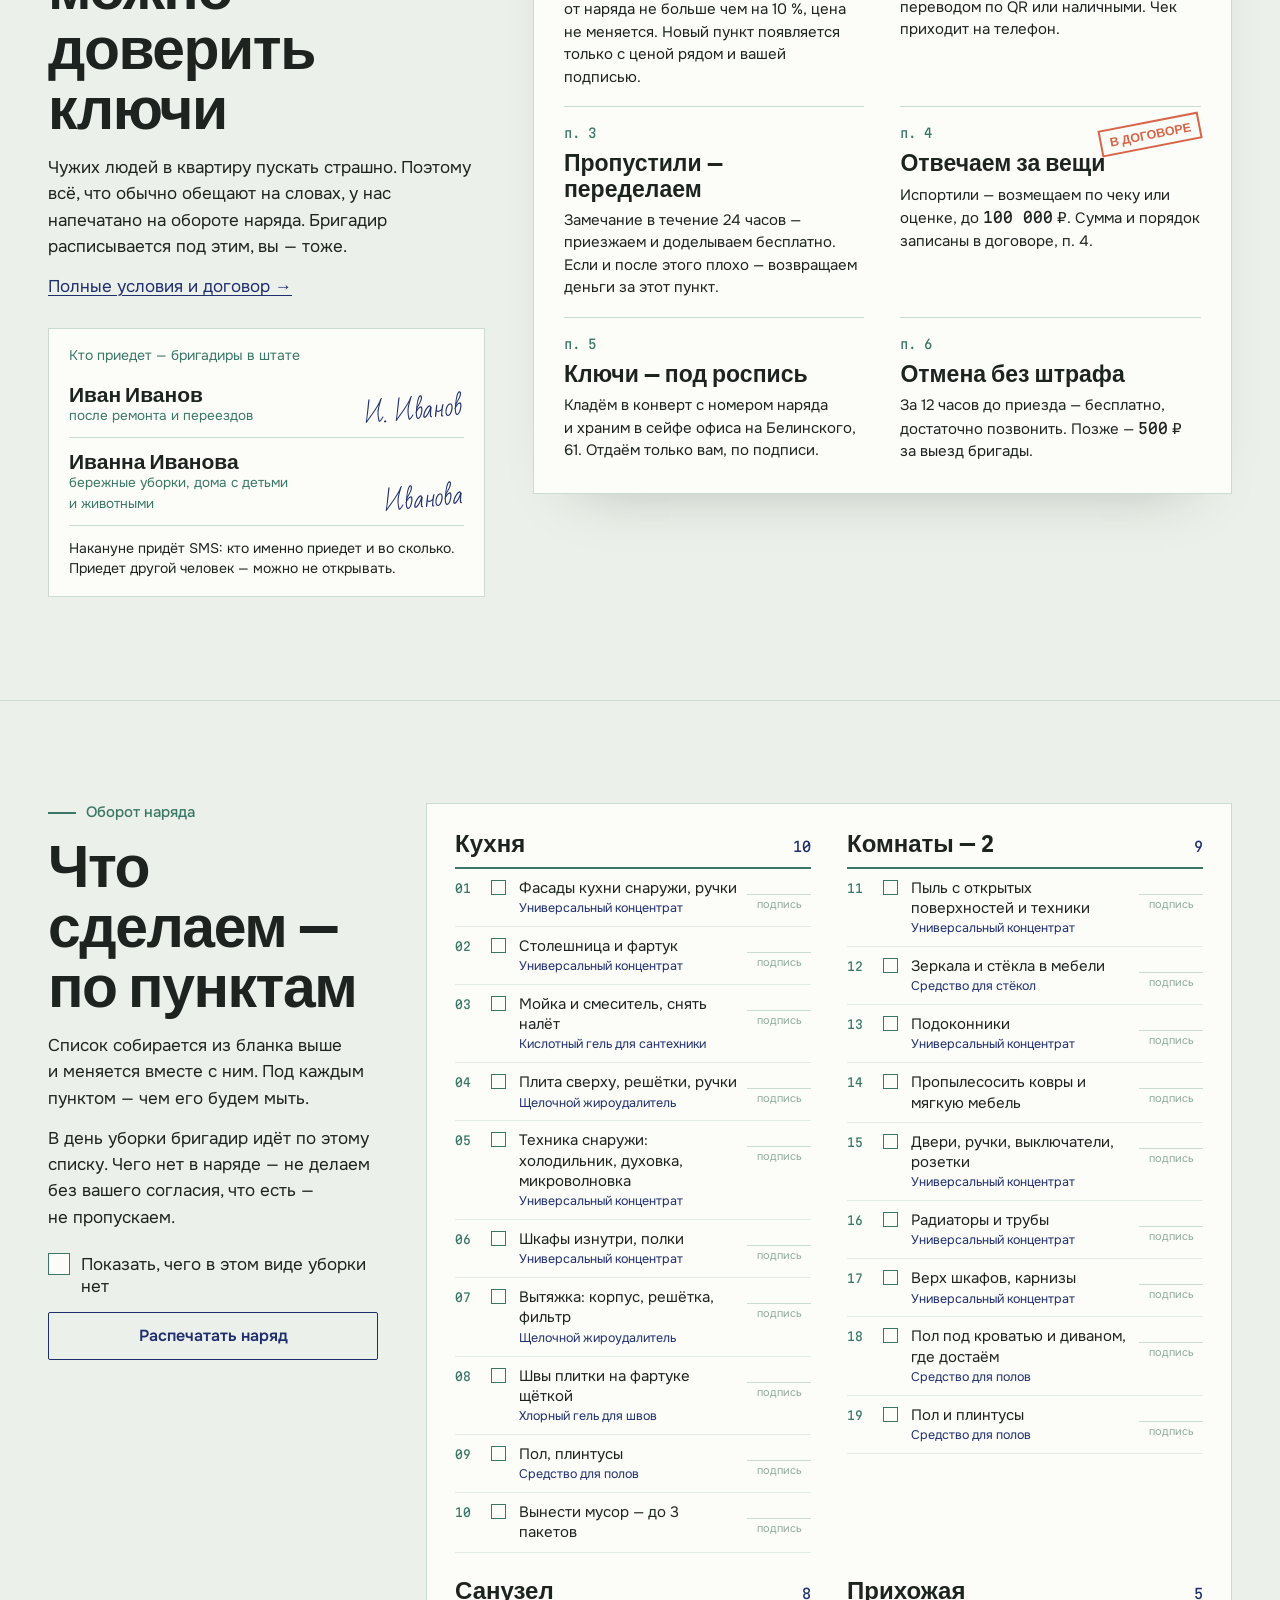
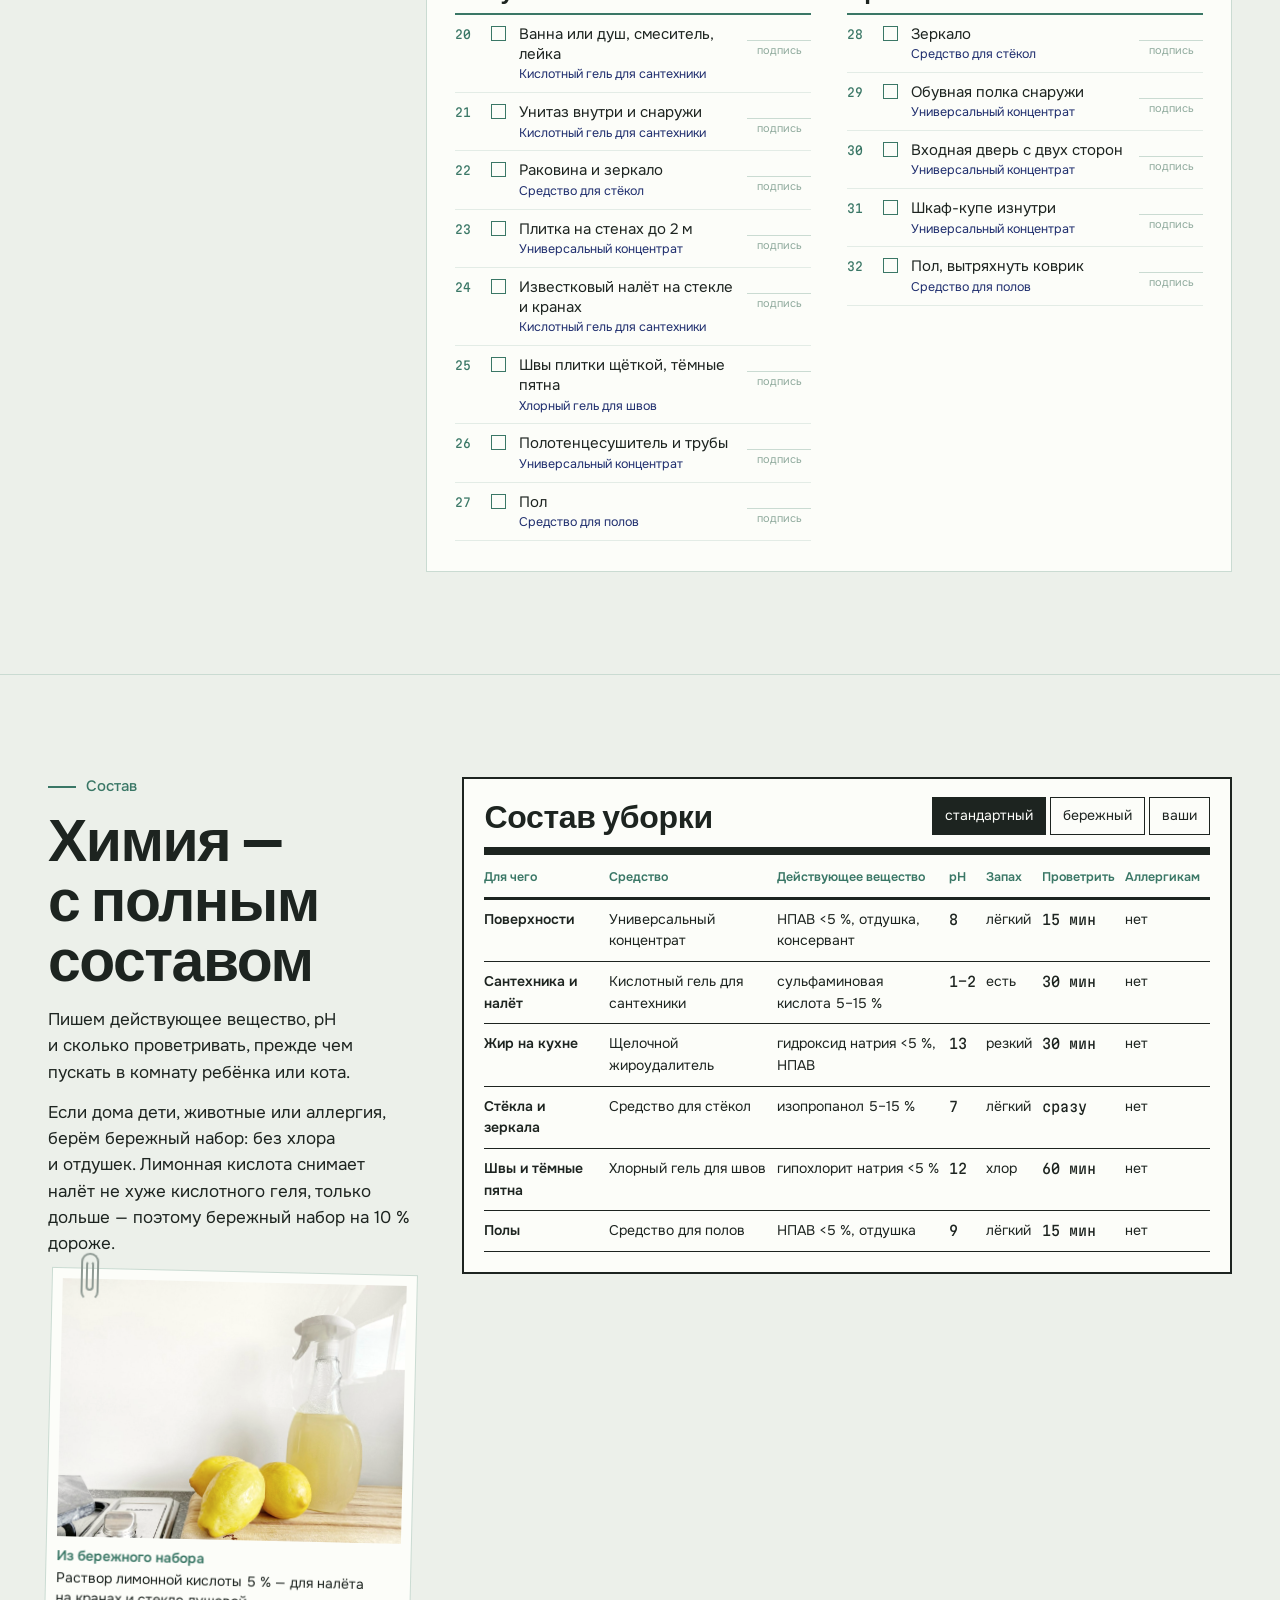
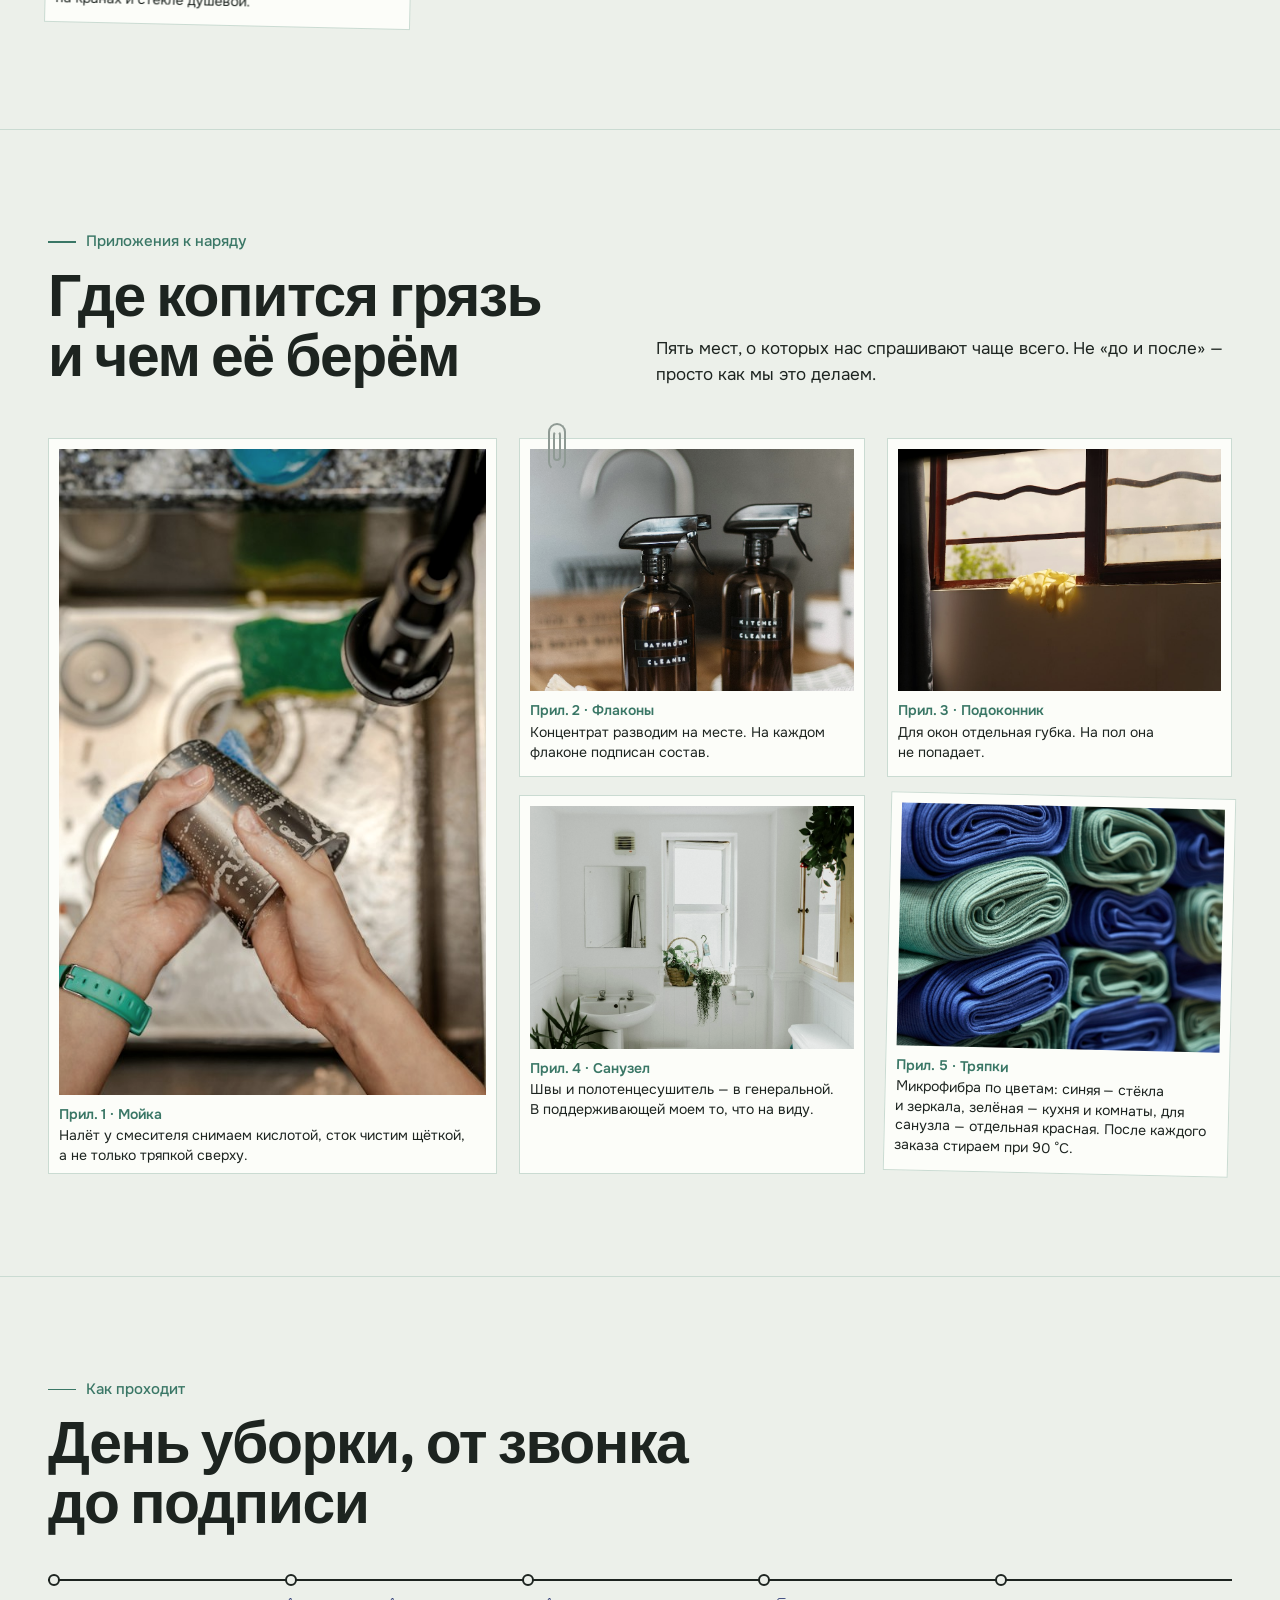
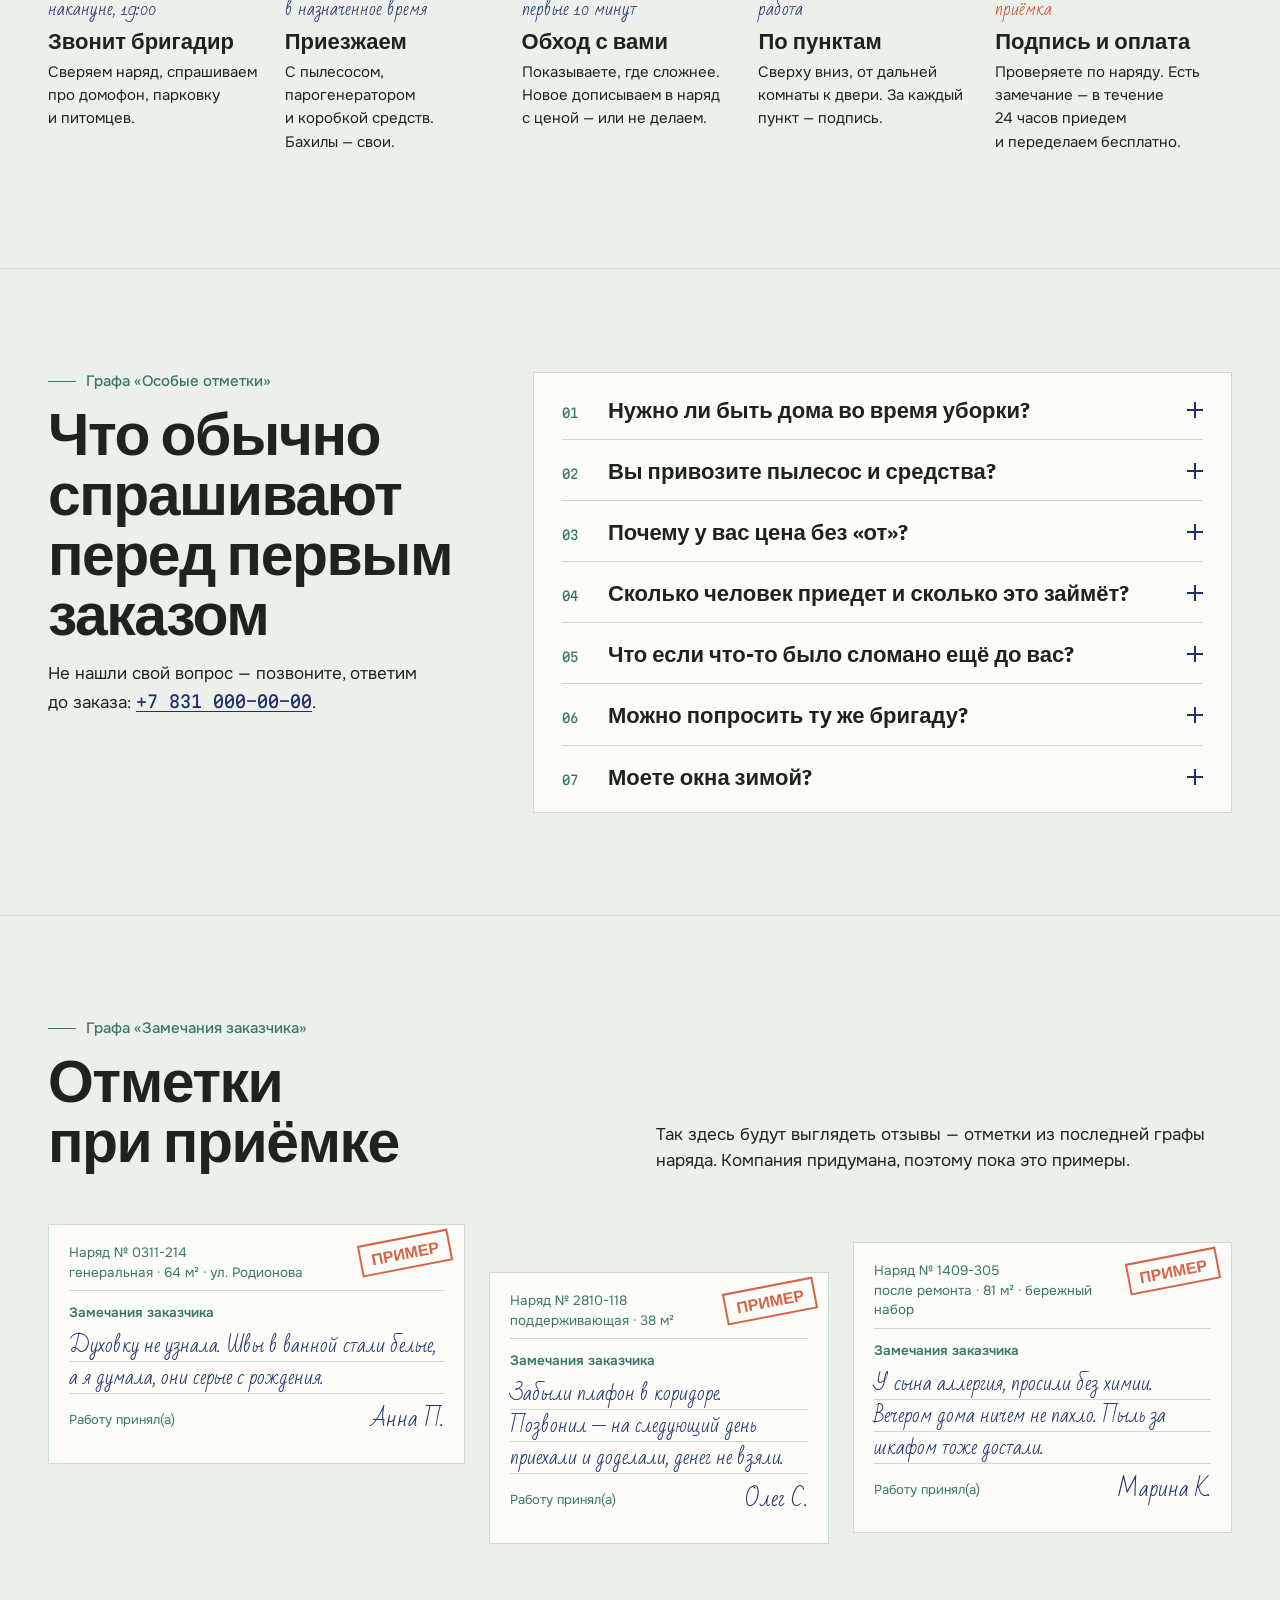
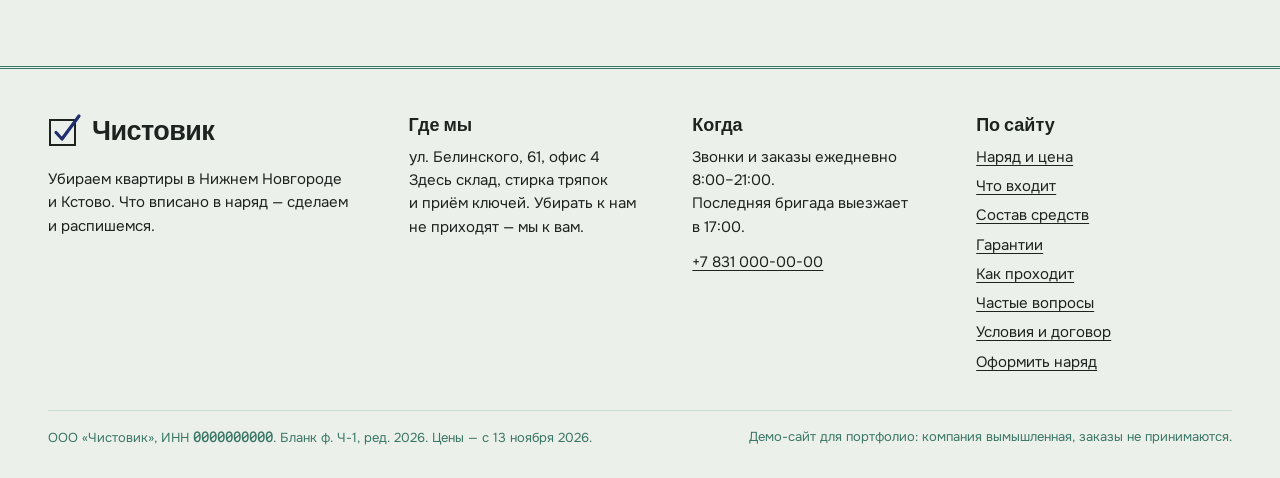
==== commit 1598a26e: "Первый экран с фото, новое меню, свёрнутые группы, частые вопросы, «Наряд принят», шрифты в папке са" ====
--- a/index.html
+++ b/index.html
@@ -14,10 +14,11 @@
 <meta property="og:url" content="https://cleaning-ten-sigma.vercel.app/">
 <meta name="twitter:card" content="summary_large_image">
 <link rel="icon" href="img/favicon.svg" type="image/svg+xml">
-<link rel="preconnect" href="https://fonts.googleapis.com">
-<link rel="preconnect" href="https://fonts.gstatic.com" crossorigin>
-<link rel="stylesheet" href="https://fonts.googleapis.com/css2?family=IBM+Plex+Sans+Condensed:wght@500;700&family=Onest:wght@400;500;600&family=Martian+Mono:wdth,wght@75..112.5,300..500&family=Bad+Script&display=swap">
-<link rel="stylesheet" href="css/site.css?v=7">
+<link rel="apple-touch-icon" href="img/apple-touch-icon.png">
+<link rel="preload" href="fonts/ibm-plex-sans-condensed-700-cyrillic-ext.woff2" as="font" type="font/woff2" crossorigin>
+<link rel="preload" href="fonts/onest-400-cyrillic.woff2" as="font" type="font/woff2" crossorigin>
+<link rel="stylesheet" href="css/fonts.css?v=9">
+<link rel="stylesheet" href="css/site.css?v=9">
 </head>
 <body class="has-bar">
 <a class="skip" href="#naryad">К бланку наряда</a>
@@ -34,6 +35,7 @@
       <a href="#oborot">Что входит</a>
       <a href="#sostav">Состав средств</a>
       <a href="#den">Как проходит</a>
+      <a class="nav__xs" href="#voprosy">Частые вопросы</a>
       <div class="nav__m">
         <a class="btn btn--pen" href="order.html">Оформить наряд</a>
         <a href="tel:+78310000000" data-demo="Звонок не пройдёт: «Чистовик» придуман для портфолио."><b class="num">+7&nbsp;831&nbsp;000-00-00</b></a>
@@ -51,6 +53,11 @@
   <div class="wrap">
     <section class="intro" aria-labelledby="h1">
       <h1 id="h1">Уборка по&nbsp;наряду <span class="hand">под&nbsp;роспись</span></h1>
+      <figure class="att intro__photo">
+        <span class="clip" aria-hidden="true"></span>
+        <img src="img/photo/brigadir.jpg" alt="Девушка в жёлтых перчатках протирает стол в светлой квартире" width="1100" height="619">
+        <figcaption><b>Бригада за работой</b>В&nbsp;перчатках, со&nbsp;своим пылесосом и&nbsp;средствами. Фото для примера.</figcaption>
+      </figure>
       <div class="intro__lead">
         <p>Заполните бланк: что убрать, кто живёт дома, когда приехать. На&nbsp;корешке наряда сразу видно, из&nbsp;чего сложилась цена.</p>
         <p>Бригада приезжает с&nbsp;этим нарядом, делает по&nbsp;пунктам и&nbsp;расписывается за&nbsp;каждый. Принимаете работу по&nbsp;нему&nbsp;же.</p>
@@ -79,12 +86,12 @@
         </div>
       </div>
       <ol class="terms">
-        <li><span class="terms__n">п.&nbsp;1</span><b>Цена из&nbsp;наряда&nbsp;— окончательная</b><p>На&nbsp;месте не&nbsp;«пересчитываем по&nbsp;факту». Новый пункт появляется только с&nbsp;ценой рядом и&nbsp;вашей подписью.</p></li>
+        <li><span class="terms__n">п.&nbsp;1</span><b>Цена из&nbsp;наряда&nbsp;— окончательная</b><p>Если площадь на&nbsp;месте отличается от&nbsp;наряда не&nbsp;больше чем на&nbsp;10&nbsp;%, цена не&nbsp;меняется. Новый пункт появляется только с&nbsp;ценой рядом и&nbsp;вашей подписью.</p></li>
         <li><span class="terms__n">п.&nbsp;2</span><b>Платите после приёмки</b><p>Предоплаты нет. Сначала проходите по&nbsp;наряду, потом платите картой, переводом по&nbsp;QR или наличными. Чек приходит на&nbsp;телефон.</p></li>
         <li><span class="terms__n">п.&nbsp;3</span><b>Пропустили&nbsp;— переделаем</b><p>Замечание в&nbsp;течение 24&nbsp;часов&nbsp;— приезжаем и&nbsp;доделываем бесплатно. Если и&nbsp;после этого плохо&nbsp;— возвращаем деньги за&nbsp;этот пункт.</p></li>
-        <li><span class="terms__n">п.&nbsp;4</span><b>Отвечаем за&nbsp;вещи</b><p>Испортили&nbsp;— возмещаем по&nbsp;чеку или оценке, до&nbsp;<span class="num">100&nbsp;000</span>&nbsp;₽. Это записано в&nbsp;договоре, а&nbsp;не&nbsp;в&nbsp;рекламе.</p><span class="stamp stamp--sm">в договоре</span></li>
+        <li><span class="terms__n">п.&nbsp;4</span><b>Отвечаем за&nbsp;вещи</b><p>Испортили&nbsp;— возмещаем по&nbsp;чеку или оценке, до&nbsp;<span class="num">100&nbsp;000</span>&nbsp;₽. Сумма и&nbsp;порядок записаны в&nbsp;договоре, п.&nbsp;4.</p><span class="stamp stamp--sm">в договоре</span></li>
         <li><span class="terms__n">п.&nbsp;5</span><b>Ключи&nbsp;— под роспись</b><p>Кладём в&nbsp;конверт с&nbsp;номером наряда и&nbsp;храним в&nbsp;сейфе офиса на&nbsp;Белинского, 61. Отдаём только вам, по&nbsp;подписи.</p></li>
-        <li><span class="terms__n">п.&nbsp;6</span><b>Отмена без штрафа</b><p>За&nbsp;12&nbsp;часов до&nbsp;приезда&nbsp;— бесплатно, звонком или в&nbsp;Telegram. Позже&nbsp;— <span class="num">500</span>&nbsp;₽ за&nbsp;выезд бригады.</p></li>
+        <li><span class="terms__n">п.&nbsp;6</span><b>Отмена без штрафа</b><p>За&nbsp;12&nbsp;часов до&nbsp;приезда&nbsp;— бесплатно, достаточно позвонить. Позже&nbsp;— <span class="num">500</span>&nbsp;₽ за&nbsp;выезд бригады.</p></li>
       </ol>
     </div>
   </section>
@@ -157,8 +164,8 @@
           <figcaption><b>Прил. 4 · Санузел</b>Швы и&nbsp;полотенцесушитель&nbsp;— в&nbsp;генеральной. В&nbsp;поддерживающей моем то, что на&nbsp;виду.</figcaption>
         </figure>
         <figure class="att att--tilt">
-          <img src="img/photo/tryapki.jpg" alt="Стопка чистых белых полотенец" loading="lazy" width="1000" height="667">
-          <figcaption><b>Прил. 5 · Тряпки</b>Микрофибра по&nbsp;цветам: синяя&nbsp;— стёкла, жёлтая&nbsp;— кухня, красная&nbsp;— санузел. После каждого заказа стираем при&nbsp;90&nbsp;°C.</figcaption>
+          <img src="img/photo/tryapki.jpg" alt="Свёрнутые синие и зелёные салфетки из микрофибры" loading="lazy" width="1000" height="667">
+          <figcaption><b>Прил. 5 · Тряпки</b>Микрофибра по&nbsp;цветам: синяя&nbsp;— стёкла и&nbsp;зеркала, зелёная&nbsp;— кухня и&nbsp;комнаты, для санузла&nbsp;— отдельная красная. После каждого заказа стираем при&nbsp;90&nbsp;°C.</figcaption>
         </figure>
       </div>
     </div>
@@ -178,6 +185,25 @@
     </div>
   </section>
 
+  <section class="sec sec--line faq-sec" id="voprosy" aria-labelledby="faq-h">
+    <div class="wrap faq">
+      <div>
+        <p class="kicker">Графа «Особые отметки»</p>
+        <h2 class="h2" id="faq-h">Что обычно спрашивают перед первым заказом</h2>
+        <p>Не&nbsp;нашли свой вопрос&nbsp;— позвоните, ответим до&nbsp;заказа: <a href="tel:+78310000000" data-demo="Звонок не пройдёт: «Чистовик» придуман для портфолио." class="num">+7&nbsp;831&nbsp;000-00-00</a>.</p>
+      </div>
+      <div class="qas">
+        <details class="qa"><summary><span class="qa__n num">01</span><span class="qa__q">Нужно ли быть дома во&nbsp;время уборки?</span><span class="qa__i" aria-hidden="true"></span></summary><p>Нет. Ключи можно оставить в&nbsp;офисе на&nbsp;Белинского, 61 или у&nbsp;консьержа. Ключи хранятся в&nbsp;конверте с&nbsp;номером наряда, а&nbsp;в&nbsp;конце бригадир присылает фото каждой комнаты.</p></details>
+        <details class="qa"><summary><span class="qa__n num">02</span><span class="qa__q">Вы привозите пылесос и&nbsp;средства?</span><span class="qa__i" aria-hidden="true"></span></summary><p>Да: пылесос, парогенератор, стремянку, микрофибру и&nbsp;набор средств. От&nbsp;вас нужны только вода и&nbsp;электричество.</p></details>
+        <details class="qa"><summary><span class="qa__n num">03</span><span class="qa__q">Почему у&nbsp;вас цена без «от»?</span><span class="qa__i" aria-hidden="true"></span></summary><p>Цена считается по&nbsp;тому, что вы&nbsp;отметили в&nbsp;бланке. Если площадь на&nbsp;месте отличается не&nbsp;больше чем на&nbsp;10&nbsp;%, она не&nbsp;меняется. Если больше, бригадир скажет об&nbsp;этом до&nbsp;начала работы.</p></details>
+        <details class="qa"><summary><span class="qa__n num">04</span><span class="qa__q">Сколько человек приедет и&nbsp;сколько это займёт?</span><span class="qa__i" aria-hidden="true"></span></summary><p>Это видно на&nbsp;корешке наряда: время считается по&nbsp;площади и&nbsp;допам. Генеральная уборка двухкомнатной квартиры&nbsp;— обычно два человека и&nbsp;около четырёх часов.</p></details>
+        <details class="qa"><summary><span class="qa__n num">05</span><span class="qa__q">Что если что-то было сломано ещё до&nbsp;вас?</span><span class="qa__i" aria-hidden="true"></span></summary><p>При обходе бригадир отмечает такие места в&nbsp;наряде и&nbsp;показывает вам до&nbsp;начала работы. За&nbsp;то, что испортили мы, отвечаем по&nbsp;договору до&nbsp;100&nbsp;000&nbsp;₽.</p></details>
+        <details class="qa"><summary><span class="qa__n num">06</span><span class="qa__q">Можно попросить ту&nbsp;же бригаду?</span><span class="qa__i" aria-hidden="true"></span></summary><p>При регулярной уборке приезжает та&nbsp;же бригада. Для разового заказа напишите имя бригадира в&nbsp;комментарии к&nbsp;наряду.</p></details>
+        <details class="qa"><summary><span class="qa__n num">07</span><span class="qa__q">Моете окна зимой?</span><span class="qa__i" aria-hidden="true"></span></summary><p>Да, если на&nbsp;улице не&nbsp;холоднее −5&nbsp;°C. В&nbsp;мороз моем только изнутри и&nbsp;не&nbsp;берём деньги за&nbsp;внешнюю сторону.</p></details>
+      </div>
+    </div>
+  </section>
+
   <section class="sec sec--line notes-sec" id="otmetki" aria-labelledby="otm-h">
     <div class="wrap">
       <div class="attach__head">
@@ -190,21 +216,21 @@
           <p class="nt__h">Наряд № 0311-214<br>генеральная · 64&nbsp;м² · ул.&nbsp;Родионова</p>
           <p class="nt__l">Замечания заказчика</p>
           <p class="nt__t">Духовку не узнала. Швы в ванной стали белые, а я думала, они серые с рождения.</p>
-          <p class="nt__sign"><span>Работу принял(а)</span><span>Иванна И.</span></p>
+          <p class="nt__sign"><span>Работу принял(а)</span><span>Анна П.</span></p>
         </article>
         <article class="nt">
           <span class="stamp">пример</span>
           <p class="nt__h">Наряд № 2810-118<br>поддерживающая · 38&nbsp;м²</p>
           <p class="nt__l">Замечания заказчика</p>
           <p class="nt__t">Забыли плафон в коридоре. Позвонил&nbsp;— на следующий день приехали и доделали, денег не взяли.</p>
-          <p class="nt__sign"><span>Работу принял(а)</span><span>Иван И.</span></p>
+          <p class="nt__sign"><span>Работу принял(а)</span><span>Олег С.</span></p>
         </article>
         <article class="nt">
           <span class="stamp">пример</span>
           <p class="nt__h">Наряд № 1409-305<br>после ремонта · 81&nbsp;м² · бережный набор</p>
           <p class="nt__l">Замечания заказчика</p>
           <p class="nt__t">У сына аллергия, просили без химии. Вечером дома ничем не пахло. Пыль за шкафом тоже достали.</p>
-          <p class="nt__sign"><span>Работу принял(а)</span><span>Иванна И.</span></p>
+          <p class="nt__sign"><span>Работу принял(а)</span><span>Марина К.</span></p>
         </article>
       </div>
     </div>
@@ -238,6 +264,7 @@
           <li><a href="#sostav">Состав средств</a></li>
           <li><a href="#garantii">Гарантии</a></li>
           <li><a href="#den">Как проходит</a></li>
+          <li><a href="#voprosy">Частые вопросы</a></li>
           <li><a href="usloviya.html">Условия и&nbsp;договор</a></li>
           <li><a href="order.html">Оформить наряд</a></li>
         </ul>
@@ -252,10 +279,10 @@
 
 <div class="mbar" id="mbar" aria-label="Итог наряда"></div>
 
-<script src="js/data.js?v=7"></script>
-<script src="js/engine.js?v=7"></script>
-<script src="js/blank.js?v=7"></script>
-<script src="js/ui.js?v=7"></script>
+<script src="js/data.js?v=9"></script>
+<script src="js/engine.js?v=9"></script>
+<script src="js/blank.js?v=9"></script>
+<script src="js/ui.js?v=9"></script>
 <script>
   Blank.mountForm(document.getElementById('blank'));
   Blank.mountStub(document.getElementById('stub'));
--- a/css/fonts.css
+++ b/css/fonts.css
@@ -0,0 +1,156 @@
+/* Шрифты лежат в папке сайта (Google Fonts, SIL OFL): только кириллица и латиница. */
+@font-face {
+  font-family: 'Bad Script';
+  font-style: normal;
+  font-weight: 400;
+  font-display: swap;
+  src: url(../fonts/bad-script-400-cyrillic-ext.woff2) format('woff2');
+  unicode-range: U+0460-052F, U+1C80-1C8A, U+20B4, U+2DE0-2DFF, U+A640-A69F, U+FE2E-FE2F;
+}
+@font-face {
+  font-family: 'Bad Script';
+  font-style: normal;
+  font-weight: 400;
+  font-display: swap;
+  src: url(../fonts/bad-script-400-cyrillic.woff2) format('woff2');
+  unicode-range: U+0301, U+0400-045F, U+0490-0491, U+04B0-04B1, U+2116;
+}
+@font-face {
+  font-family: 'Bad Script';
+  font-style: normal;
+  font-weight: 400;
+  font-display: swap;
+  src: url(../fonts/bad-script-400-latin.woff2) format('woff2');
+  unicode-range: U+0000-00FF, U+0131, U+0152-0153, U+02BB-02BC, U+02C6, U+02DA, U+02DC, U+0304, U+0308, U+0329, U+2000-206F, U+20AC, U+2122, U+2191, U+2193, U+2212, U+2215, U+FEFF, U+FFFD;
+}
+@font-face {
+  font-family: 'IBM Plex Sans Condensed';
+  font-style: normal;
+  font-weight: 500;
+  font-display: swap;
+  src: url(../fonts/ibm-plex-sans-condensed-500-cyrillic-ext.woff2) format('woff2');
+  unicode-range: U+0460-052F, U+1C80-1C8A, U+20B4, U+2DE0-2DFF, U+A640-A69F, U+FE2E-FE2F;
+}
+@font-face {
+  font-family: 'IBM Plex Sans Condensed';
+  font-style: normal;
+  font-weight: 500;
+  font-display: swap;
+  src: url(../fonts/ibm-plex-sans-condensed-500-latin.woff2) format('woff2');
+  unicode-range: U+0000-00FF, U+0131, U+0152-0153, U+02BB-02BC, U+02C6, U+02DA, U+02DC, U+0304, U+0308, U+0329, U+2000-206F, U+20AC, U+2122, U+2191, U+2193, U+2212, U+2215, U+FEFF, U+FFFD;
+}
+@font-face {
+  font-family: 'IBM Plex Sans Condensed';
+  font-style: normal;
+  font-weight: 700;
+  font-display: swap;
+  src: url(../fonts/ibm-plex-sans-condensed-700-cyrillic-ext.woff2) format('woff2');
+  unicode-range: U+0460-052F, U+1C80-1C8A, U+20B4, U+2DE0-2DFF, U+A640-A69F, U+FE2E-FE2F;
+}
+@font-face {
+  font-family: 'IBM Plex Sans Condensed';
+  font-style: normal;
+  font-weight: 700;
+  font-display: swap;
+  src: url(../fonts/ibm-plex-sans-condensed-700-latin.woff2) format('woff2');
+  unicode-range: U+0000-00FF, U+0131, U+0152-0153, U+02BB-02BC, U+02C6, U+02DA, U+02DC, U+0304, U+0308, U+0329, U+2000-206F, U+20AC, U+2122, U+2191, U+2193, U+2212, U+2215, U+FEFF, U+FFFD;
+}
+@font-face {
+  font-family: 'Martian Mono';
+  font-style: normal;
+  font-weight: 300 500;
+  font-stretch: 75% 112.5%;
+  font-display: swap;
+  src: url(../fonts/martian-mono-300-500-cyrillic-ext.woff2) format('woff2');
+  unicode-range: U+0460-052F, U+1C80-1C8A, U+20B4, U+2DE0-2DFF, U+A640-A69F, U+FE2E-FE2F;
+}
+@font-face {
+  font-family: 'Martian Mono';
+  font-style: normal;
+  font-weight: 300 500;
+  font-stretch: 75% 112.5%;
+  font-display: swap;
+  src: url(../fonts/martian-mono-300-500-cyrillic.woff2) format('woff2');
+  unicode-range: U+0301, U+0400-045F, U+0490-0491, U+04B0-04B1, U+2116;
+}
+@font-face {
+  font-family: 'Martian Mono';
+  font-style: normal;
+  font-weight: 300 500;
+  font-stretch: 75% 112.5%;
+  font-display: swap;
+  src: url(../fonts/martian-mono-300-500-latin.woff2) format('woff2');
+  unicode-range: U+0000-00FF, U+0131, U+0152-0153, U+02BB-02BC, U+02C6, U+02DA, U+02DC, U+0304, U+0308, U+0329, U+2000-206F, U+20AC, U+2122, U+2191, U+2193, U+2212, U+2215, U+FEFF, U+FFFD;
+}
+@font-face {
+  font-family: 'Onest';
+  font-style: normal;
+  font-weight: 400;
+  font-display: swap;
+  src: url(../fonts/onest-400-cyrillic-ext.woff2) format('woff2');
+  unicode-range: U+0460-052F, U+1C80-1C8A, U+20B4, U+2DE0-2DFF, U+A640-A69F, U+FE2E-FE2F;
+}
+@font-face {
+  font-family: 'Onest';
+  font-style: normal;
+  font-weight: 400;
+  font-display: swap;
+  src: url(../fonts/onest-400-cyrillic.woff2) format('woff2');
+  unicode-range: U+0301, U+0400-045F, U+0490-0491, U+04B0-04B1, U+2116;
+}
+@font-face {
+  font-family: 'Onest';
+  font-style: normal;
+  font-weight: 400;
+  font-display: swap;
+  src: url(../fonts/onest-400-latin.woff2) format('woff2');
+  unicode-range: U+0000-00FF, U+0131, U+0152-0153, U+02BB-02BC, U+02C6, U+02DA, U+02DC, U+0304, U+0308, U+0329, U+2000-206F, U+20AC, U+2122, U+2191, U+2193, U+2212, U+2215, U+FEFF, U+FFFD;
+}
+@font-face {
+  font-family: 'Onest';
+  font-style: normal;
+  font-weight: 500;
+  font-display: swap;
+  src: url(../fonts/onest-400-cyrillic-ext.woff2) format('woff2');
+  unicode-range: U+0460-052F, U+1C80-1C8A, U+20B4, U+2DE0-2DFF, U+A640-A69F, U+FE2E-FE2F;
+}
+@font-face {
+  font-family: 'Onest';
+  font-style: normal;
+  font-weight: 500;
+  font-display: swap;
+  src: url(../fonts/onest-400-cyrillic.woff2) format('woff2');
+  unicode-range: U+0301, U+0400-045F, U+0490-0491, U+04B0-04B1, U+2116;
+}
+@font-face {
+  font-family: 'Onest';
+  font-style: normal;
+  font-weight: 500;
+  font-display: swap;
+  src: url(../fonts/onest-400-latin.woff2) format('woff2');
+  unicode-range: U+0000-00FF, U+0131, U+0152-0153, U+02BB-02BC, U+02C6, U+02DA, U+02DC, U+0304, U+0308, U+0329, U+2000-206F, U+20AC, U+2122, U+2191, U+2193, U+2212, U+2215, U+FEFF, U+FFFD;
+}
+@font-face {
+  font-family: 'Onest';
+  font-style: normal;
+  font-weight: 600;
+  font-display: swap;
+  src: url(../fonts/onest-400-cyrillic-ext.woff2) format('woff2');
+  unicode-range: U+0460-052F, U+1C80-1C8A, U+20B4, U+2DE0-2DFF, U+A640-A69F, U+FE2E-FE2F;
+}
+@font-face {
+  font-family: 'Onest';
+  font-style: normal;
+  font-weight: 600;
+  font-display: swap;
+  src: url(../fonts/onest-400-cyrillic.woff2) format('woff2');
+  unicode-range: U+0301, U+0400-045F, U+0490-0491, U+04B0-04B1, U+2116;
+}
+@font-face {
+  font-family: 'Onest';
+  font-style: normal;
+  font-weight: 600;
+  font-display: swap;
+  src: url(../fonts/onest-400-latin.woff2) format('woff2');
+  unicode-range: U+0000-00FF, U+0131, U+0152-0153, U+02BB-02BC, U+02C6, U+02DA, U+02DC, U+0304, U+0308, U+0329, U+2000-206F, U+20AC, U+2122, U+2191, U+2193, U+2212, U+2215, U+FEFF, U+FFFD;
+}
--- a/css/site.css
+++ b/css/site.css
@@ -76,10 +76,15 @@
 .burger { display: none; }
 
 /* ---------- вступление ---------- */
-.intro { padding: clamp(36px, 6vw, 72px) 0 28px; display: grid; grid-template-columns: minmax(0, 1.25fr) minmax(0, 1fr); gap: 32px 56px; align-items: end; }
-.intro h1 { font-size: clamp(46px, 8.6vw, 124px); line-height: .9; letter-spacing: -0.035em; }
-.intro h1 .hand { font: 400 .5em/1 var(--f-hand), cursive; color: var(--pen); letter-spacing: 0; display: inline-block; transform: rotate(-4deg) translateY(-.1em); margin-left: .15em; }
-.intro__lead { font-size: 19px; max-width: 34em; }
+.intro { padding: clamp(32px, 5vw, 64px) 0 34px; display: grid; grid-template-columns: minmax(0, 1fr) clamp(240px, 31vw, 420px); grid-template-areas: "h ph" "lead ph"; gap: 28px clamp(28px, 4vw, 64px); align-items: end; }
+.intro h1 { grid-area: h; font-size: clamp(46px, 8.4vw, 128px); line-height: .88; letter-spacing: -0.035em; }
+/* «под роспись» всегда стоит под «наряду», как подпись под строкой */
+.intro h1 .hand { display: block; width: max-content; font: 400 .42em/1 var(--f-hand), cursive; color: var(--pen); letter-spacing: 0; transform: rotate(-5deg); margin: .12em 0 0 2.6em; }
+.intro__photo { grid-area: ph; align-self: end; transform: rotate(1.6deg); margin: 0; }
+.intro__photo img { aspect-ratio: 4 / 5; object-position: 68% 50%; }
+.intro__lead { grid-area: lead; font-size: 18.5px; max-width: 46em; columns: 2 18em; column-gap: 36px; }
+.intro__lead p { break-inside: avoid; }
+.intro__facts { column-span: all; }
 .intro__lead p:last-child { margin: 0; }
 .intro__facts { display: flex; flex-wrap: wrap; gap: 6px 22px; margin-top: 18px; font-size: 14.5px; color: var(--print); }
 .intro__facts span::before { content: "— "; }
@@ -92,9 +97,9 @@
   margin-bottom: 40px; position: relative;
 }
 .blank { padding: 30px clamp(18px, 3.4vw, 44px) 36px; min-width: 0; }
-.blank__head { display: flex; justify-content: space-between; align-items: flex-start; gap: 20px; padding-bottom: 22px; border-bottom: 3px double var(--print); }
+.blank__head { display: flex; flex-wrap: wrap; justify-content: space-between; align-items: flex-start; gap: 20px; padding-bottom: 22px; border-bottom: 3px double var(--print); }
 .blank__form { font-size: 14px; color: var(--print); margin: 0 0 8px; }
-.blank__title { font-size: clamp(30px, 3.6vw, 46px); text-transform: uppercase; }
+.blank__title { font-size: clamp(28px, 3.4vw, 46px); text-transform: uppercase; white-space: nowrap; }
 .blank__meta { margin: 0; display: grid; gap: 6px; text-align: right; }
 .blank__meta div { display: flex; gap: 10px; justify-content: flex-end; align-items: baseline; }
 .blank__meta dt { font-size: 14px; color: var(--print); }
@@ -248,14 +253,14 @@
 .oborot h2, .h2 { font-size: clamp(36px, 4.6vw, 64px); letter-spacing: -0.025em; margin-bottom: 18px; }
 .oborot__tools { display: grid; gap: 14px; margin-top: 22px; }
 .rooms { display: grid; grid-template-columns: repeat(2, minmax(0, 1fr)); gap: 0 36px; background: var(--sheet); border: 1px solid var(--rule); padding: 8px 28px 24px; }
-.room__h { display: flex; justify-content: space-between; align-items: baseline; font-size: 24px; padding: 18px 0 10px; border-bottom: 2px solid var(--print); }
+.room__h { font: 700 24px/1.1 var(--f-head), sans-serif; display: flex; justify-content: space-between; align-items: baseline; font-size: 24px; padding: 18px 0 10px; border-bottom: 2px solid var(--print); }
 .room__h .pen { font-size: 14px; font-weight: 400; }
 .room__list { list-style: none; margin: 0 0 6px; padding: 0; }
 .it { display: grid; grid-template-columns: 26px 18px 1fr auto; gap: 10px; align-items: start; padding: 9px 0; border-bottom: 1px solid var(--rule-soft); font-size: 15px; line-height: 1.35; }
 .it__n { font: 400 12px/1.7 var(--f-num), monospace; font-stretch: 87.5%; color: var(--print); }
 .it__box { width: 15px; height: 15px; border: 1.3px solid var(--print); margin-top: 2px; }
 .it__x small { display: block; font-size: 12.5px; color: var(--pen); margin-top: 2px; }
-.it__sign { font-size: 11px; color: var(--rule); border-top: 1px solid var(--rule); padding-top: 2px; margin-top: 16px; min-width: 64px; text-align: center; }
+.it__sign { font-size: 11px; color: #8FAA9D; border-top: 1px solid var(--rule); padding-top: 2px; margin-top: 16px; min-width: 64px; text-align: center; }
 .it--extra .it__x { color: var(--pen); }
 .it--off { color: var(--print); }
 .it--off .it__box { border-style: dashed; border-color: var(--rule); }
@@ -413,8 +418,8 @@
 .final summary span { color: var(--print); font-weight: 400; }
 .final details .rooms { border: 0; border-top: 1px solid var(--rule); padding: 0 16px 16px; }
 .sign { display: grid; grid-template-columns: 1fr 1fr; gap: 28px; margin-top: 28px; }
-.sign div { border-bottom: 1px solid var(--ink); min-height: 50px; position: relative; display: flex; align-items: end; padding-bottom: 4px; }
-.sign div span { font: 400 26px/1 var(--f-hand), cursive; color: var(--pen); transform: rotate(-3deg); }
+.sign__l { border-bottom: 1px solid var(--ink); min-height: 50px; position: relative; display: flex; align-items: end; padding-bottom: 4px; }
+.sign__l span { font: 400 26px/1 var(--f-hand), cursive; color: var(--pen); transform: rotate(-3deg); }
 .sign p { font-size: 13px; color: var(--print); margin: 6px 0 0; }
 .pay { margin-top: 22px; font-size: 15px; }
 
@@ -446,19 +451,14 @@
 /* ---------- телефон ---------- */
 @media (max-width: 820px) {
   body { font-size: 16px; }
-  .nav { display: none; }
-  .top__tel { margin-left: auto; }
   .top__tel small { display: none; }
   .top__tel b { font-size: 13px; }
   .top__in { gap: 14px; }
-  .burger { display: inline-flex; width: 44px; height: 44px; align-items: center; justify-content: center; border: 1px solid var(--rule); background: var(--sheet); cursor: pointer; }
-  .burger span, .burger span::before, .burger span::after { display: block; width: 18px; height: 1.5px; background: var(--ink); position: relative; }
-  .burger span::before, .burger span::after { content: ""; position: absolute; left: 0; }
-  .burger span::before { top: -6px; } .burger span::after { top: 6px; }
-  .nav-open .nav { display: grid; position: absolute; top: 100%; left: 0; right: 0; background: var(--sheet); border-bottom: 1px solid var(--rule); padding: 8px var(--gut) 16px; gap: 0; }
-  .nav-open .nav a { padding: 14px 0; border-bottom: 1px solid var(--rule-soft); font-size: 18px; }
-  .intro { grid-template-columns: 1fr; gap: 18px; }
-  .intro__lead { font-size: 17px; }
+  .intro { grid-template-columns: 1fr; grid-template-areas: "h" "ph" "lead"; gap: 22px; padding-bottom: 26px; }
+  .intro h1 { font-size: clamp(50px, 15vw, 84px); }
+  .intro__photo { transform: rotate(-1deg); max-width: 520px; margin-top: 8px; }
+  .intro__photo img { aspect-ratio: 16 / 10; }
+  .intro__lead { font-size: 17px; columns: 1; }
   .sheet { grid-template-columns: 1fr; margin-left: calc(var(--gut) * -1 + 6px); margin-right: calc(var(--gut) * -1 + 6px); }
   .stub { border-left: 0; border-top: 2px dashed var(--rule); }
   .stub::before, .stub::after { display: none; }
@@ -616,12 +616,6 @@
   /* подписи бригадира у пунктов на телефоне тоже есть */
   .it { grid-template-columns: 22px 16px minmax(0, 1fr) 52px; gap: 8px; }
   .it__sign { display: block; min-width: 0; margin-top: 14px; font-size: 10px; }
-  /* часы работы под телефоном */
-  .top__tel small { display: block; font-size: 11px; }
-  /* меню */
-  .nav-open .nav .nav__m { display: grid; gap: 8px; padding: 18px 0 4px; font-size: 14px; color: var(--print); }
-  .nav-open .nav .nav__m a { border: 0; padding: 0; font-size: 18px; color: var(--pen); }
-  .nav-open .nav .nav__m .btn { color: #fff; padding: 12px 22px; margin-bottom: 8px; }
   .trust__aside { display: block; }
   .crew { margin-top: 24px; }
   .terms { grid-template-columns: 1fr; padding: 4px 18px 8px; margin: 0 calc(var(--gut) * -1 + 6px); }
@@ -637,17 +631,134 @@
   .doc__sheet h2 { padding-right: 100px; }
   .doc__sheet section p { padding-left: 38px; }
   .doc__req div { grid-template-columns: 1fr; gap: 0; }
-  .doc .sign { grid-template-columns: 1fr 1fr; gap: 16px; }
 }
 @media (max-width: 420px) {
   .logo__sub { display: block; font-size: 11.5px; }
   .logo__word { font-size: 24px; }
-  .top__tel b { font-size: 12px; }
-  .top__in { gap: 10px; }
+  .top__tel b { font-size: 13.5px; }
+  .top__in { gap: 12px; }
 }
 @media (max-width: 360px) {
-  .logo__sub, .top__tel small { display: none; }
+  .logo__sub { display: none; }
 }
 @media print {
   .trust-sec { display: none !important; }
 }
+
+
+/* ===== правки: меню, группы, частые вопросы, наряд принят ===== */
+.nav__xs { display: none; }
+
+/* меню: на планшете и телефоне — лист бланка на весь экран */
+.burger { display: none; }
+@media (max-width: 1100px) {
+  .nav { display: none; }
+  .top__tel { margin-left: auto; }
+  .burger { display: inline-flex; position: relative; z-index: 32; width: 46px; height: 46px; align-items: center; justify-content: center; border: 1.5px solid var(--ink); background: var(--sheet); cursor: pointer; flex: none; }
+  .burger span { position: relative; display: block; width: 20px; height: 12px; }
+  .burger span::before, .burger span::after { content: ""; position: absolute; left: 0; right: 0; height: 2px; background: var(--ink); transition: transform .25s cubic-bezier(.6, .1, .3, 1), top .25s; }
+  .burger span::before { top: 0; } .burger span::after { top: 10px; }
+  .burger[aria-expanded="true"] { background: var(--pen); border-color: var(--pen); }
+  .burger[aria-expanded="true"] span::before, .burger[aria-expanded="true"] span::after { background: #fff; top: 5px; }
+  .burger[aria-expanded="true"] span::before { transform: rotate(45deg); }
+  .burger[aria-expanded="true"] span::after { transform: rotate(-45deg); }
+  .logo { position: relative; z-index: 32; }
+  body.nav-open { overflow: hidden; }
+  .nav-open .nav {
+    display: flex; flex-direction: column; position: fixed; inset: 0; z-index: 31; overflow-y: auto;
+    padding: calc(96px + env(safe-area-inset-top, 0px)) max(var(--gut), env(safe-area-inset-right, 0px)) calc(28px + env(safe-area-inset-bottom, 0px)) max(var(--gut), env(safe-area-inset-left, 0px));
+    background: var(--sheet); counter-reset: menu; animation: menuIn .28s cubic-bezier(.3, .7, .3, 1) both;
+  }
+  .nav-open .nav::before { content: "Оглавление бланка"; display: block; font-size: 14px; color: var(--print); padding-bottom: 12px; border-bottom: 3px double var(--print); }
+  .nav-open .nav > a, .nav-open .nav__xs { display: flex; align-items: baseline; gap: 16px; padding: 15px 0 13px; border-bottom: 1px dotted var(--rule); color: var(--ink); text-decoration: none; font: 700 clamp(26px, 6.4vw, 38px)/1.05 var(--f-head), sans-serif; letter-spacing: -0.015em; counter-increment: menu; }
+  .nav-open .nav > a::before { content: "п.\00a0" counter(menu); font: 400 13px var(--f-num), monospace; font-stretch: 87.5%; color: var(--print); min-width: 3.2em; }
+  .nav-open .nav > a:hover, .nav-open .nav > a:focus-visible { color: var(--pen); }
+  .nav-open .nav .nav__m { display: grid; gap: 6px; margin-top: auto; padding-top: 26px; font-size: 14.5px; color: var(--print); }
+  .nav-open .nav .nav__m .btn { color: #fff; margin-bottom: 10px; min-height: 54px; font-size: 17px; }
+  .nav-open .nav .nav__m a:not(.btn) { color: var(--pen); font-size: 22px; text-decoration: none; }
+  @keyframes menuIn { from { opacity: 0; transform: translateY(-10px); } to { opacity: 1; transform: none; } }
+  .top__tel small { display: block; }
+}
+@media (max-width: 560px) { .top__tel small { display: none; } }
+
+/* допы: группы */
+.xgs { display: grid; gap: 0; }
+.xg { border-top: 1px solid var(--rule-soft); }
+.xg:first-child { border-top: 0; }
+.xg summary { display: flex; justify-content: space-between; align-items: baseline; gap: 12px; padding: 12px 0 6px; cursor: pointer; list-style: none; }
+.xg summary::-webkit-details-marker { display: none; }
+.xg__t { font: 700 18px/1.2 var(--f-head), sans-serif; color: var(--print); display: flex; align-items: center; gap: 10px; }
+.xg__t::before { content: ""; width: 8px; height: 8px; border-right: 2px solid var(--print); border-bottom: 2px solid var(--print); transform: rotate(-45deg); transition: transform .2s; }
+.xg[open] .xg__t::before { transform: rotate(45deg); }
+.xg__s { font-size: 13.5px; color: var(--print); white-space: nowrap; }
+.xg .xrows { padding-bottom: 8px; }
+
+/* чек-лист: комнаты раскрываются */
+.room summary { cursor: pointer; list-style: none; }
+.room summary::-webkit-details-marker { display: none; }
+.room__h > span:first-child { display: flex; align-items: center; gap: 10px; }
+@media (max-width: 820px) {
+  .room__h > span:first-child::before { content: ""; width: 8px; height: 8px; border-right: 2px solid var(--print); border-bottom: 2px solid var(--print); transform: rotate(-45deg); transition: transform .2s; }
+  .room[open] .room__h > span:first-child::before { transform: rotate(45deg); }
+  /* состав: на телефоне видно «для чего» и средство, остальное — по нажатию */
+  .label__t tbody th { cursor: pointer; display: flex; flex-direction: column; gap: 2px; position: relative; padding-right: 28px !important; }
+  .label__t tbody th::after { content: "+"; position: absolute; right: 2px; top: 0; font: 400 22px/1 var(--f-body), sans-serif; color: var(--pen); }
+  .label__t tr.is-open th::after { content: "−"; }
+  .label__sum { font-weight: 400; font-size: 14px; color: var(--pen); }
+  .label__t td { display: none; }
+  .label__t tr.is-open td { display: block; }
+  .label__t tr.is-open td:nth-child(2) { display: none; }
+}
+@media (min-width: 821px) { .label__sum { display: none; } }
+
+/* частые вопросы */
+.faq { display: grid; grid-template-columns: minmax(0, 1fr) minmax(0, 1.6fr); gap: 48px; align-items: start; }
+.faq > div:first-child { position: sticky; top: 24px; }
+.qas { background: var(--sheet); border: 1px solid var(--rule); padding: 6px 28px; }
+.qa { border-bottom: 1px solid var(--rule); }
+.qa:last-child { border-bottom: 0; }
+.qa summary { display: grid; grid-template-columns: 34px minmax(0, 1fr) 24px; gap: 12px; align-items: baseline; padding: 18px 0 16px; cursor: pointer; list-style: none; }
+.qa summary::-webkit-details-marker { display: none; }
+.qa__n { font-size: 13px; color: var(--print); }
+.qa__q { font: 700 22px/1.15 var(--f-head), sans-serif; }
+.qa__i { position: relative; width: 16px; height: 16px; justify-self: end; }
+.qa__i::before, .qa__i::after { content: ""; position: absolute; left: 0; right: 0; top: 7px; height: 2px; background: var(--pen); transition: transform .2s; }
+.qa__i::after { transform: rotate(90deg); }
+.qa[open] .qa__i::after { transform: rotate(0); }
+.qa summary:hover .qa__q { color: var(--pen); }
+.qa p { margin: -4px 0 18px 46px; max-width: 40em; font-size: 16px; color: var(--ink); }
+@media (max-width: 1100px) { .faq { grid-template-columns: 1fr; gap: 24px; } .faq > div:first-child { position: static; } }
+@media (max-width: 820px) { .qas { padding: 2px 16px; margin: 0 calc(var(--gut) * -1 + 6px); } .qa__q { font-size: 19px; } .qa p { margin-left: 0; } .qa summary { grid-template-columns: 28px minmax(0, 1fr) 20px; } }
+
+/* наряд принят */
+.done { position: relative; }
+.stamp--big { top: 26px; right: 26px; font-size: clamp(22px, 3vw, 34px); padding: 10px 18px; border-width: 4px; }
+.done .pane__h { padding-right: 160px; }
+.done__steps { list-style: none; margin: 24px 0 0; padding: 0; display: grid; gap: 0; border-top: 3px double var(--print); }
+.done__steps li { display: grid; grid-template-columns: 210px minmax(0, 1fr); gap: 4px 24px; padding: 16px 0; border-bottom: 1px solid var(--rule); }
+.done__steps time { font: 400 19px/1.25 var(--f-hand), cursive; color: var(--pen); grid-row: span 2; }
+.done__steps b { font: 700 21px/1.15 var(--f-head), sans-serif; }
+.done__steps p { margin: 0; font-size: 15.5px; }
+.done .pane__nav { border-top: 0; }
+@media (max-width: 820px) {
+  .done .pane__h { padding-right: 0; margin-top: 56px; }
+  .stamp--big { top: 14px; right: 14px; }
+  .done__steps li { grid-template-columns: 1fr; }
+  .done__steps time { grid-row: auto; }
+}
+
+/* подписи: линия и надпись под ней — парой */
+.sign__c { min-width: 0; }
+@media (max-width: 820px) { .sign { grid-template-columns: 1fr; gap: 22px; } }
+
+/* планшет: заголовок бланка не рвётся */
+@media (max-width: 1100px) and (min-width: 821px) {
+  .blank__title { font-size: clamp(26px, 3.3vw, 36px); }
+  .blank__meta dd { min-width: 7em; }
+}
+.nav-open .mbar { display: none !important; }
+@media (max-width: 1100px) and (min-width: 821px) {
+  .tcards { grid-template-columns: 1fr; }
+  .tcard, .tcard:nth-child(odd) { border-right: 0; border-bottom: 1px solid var(--rule); }
+  .tcard:last-child { border-bottom: 0; }
+}
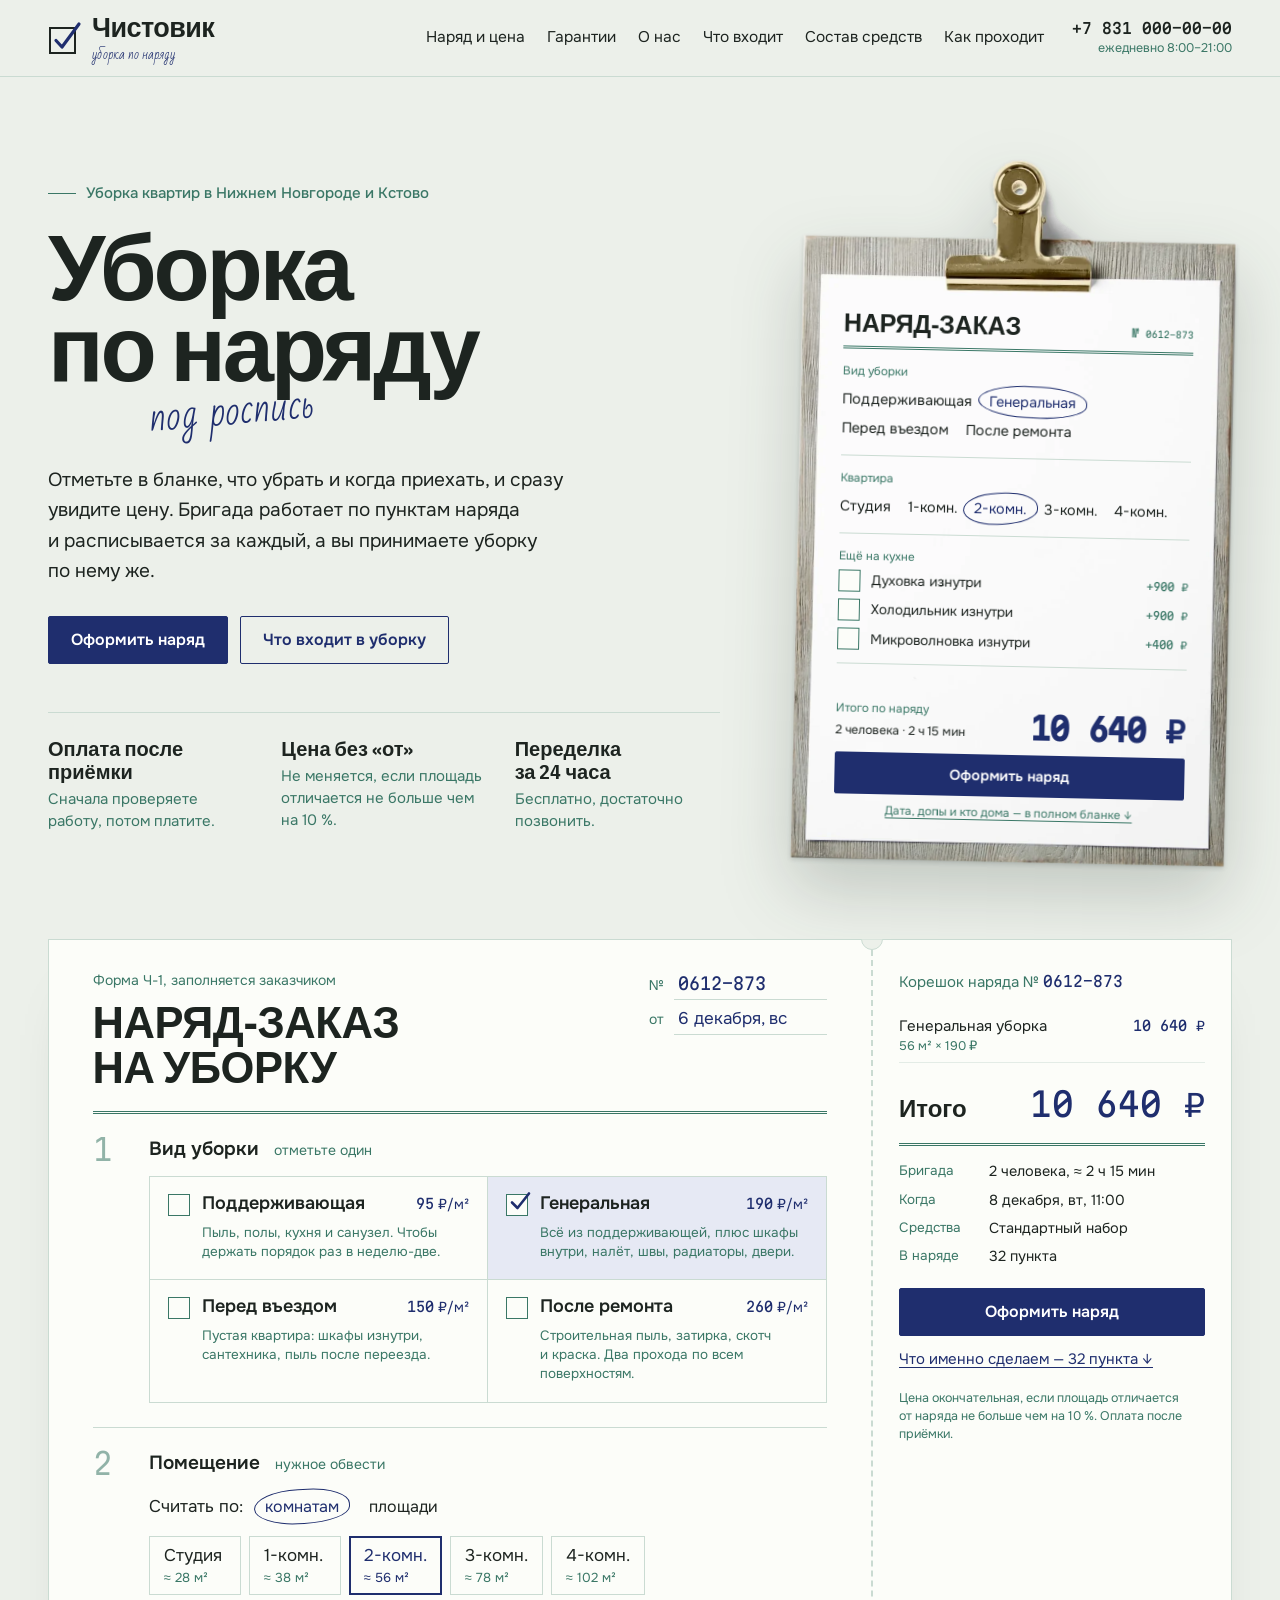
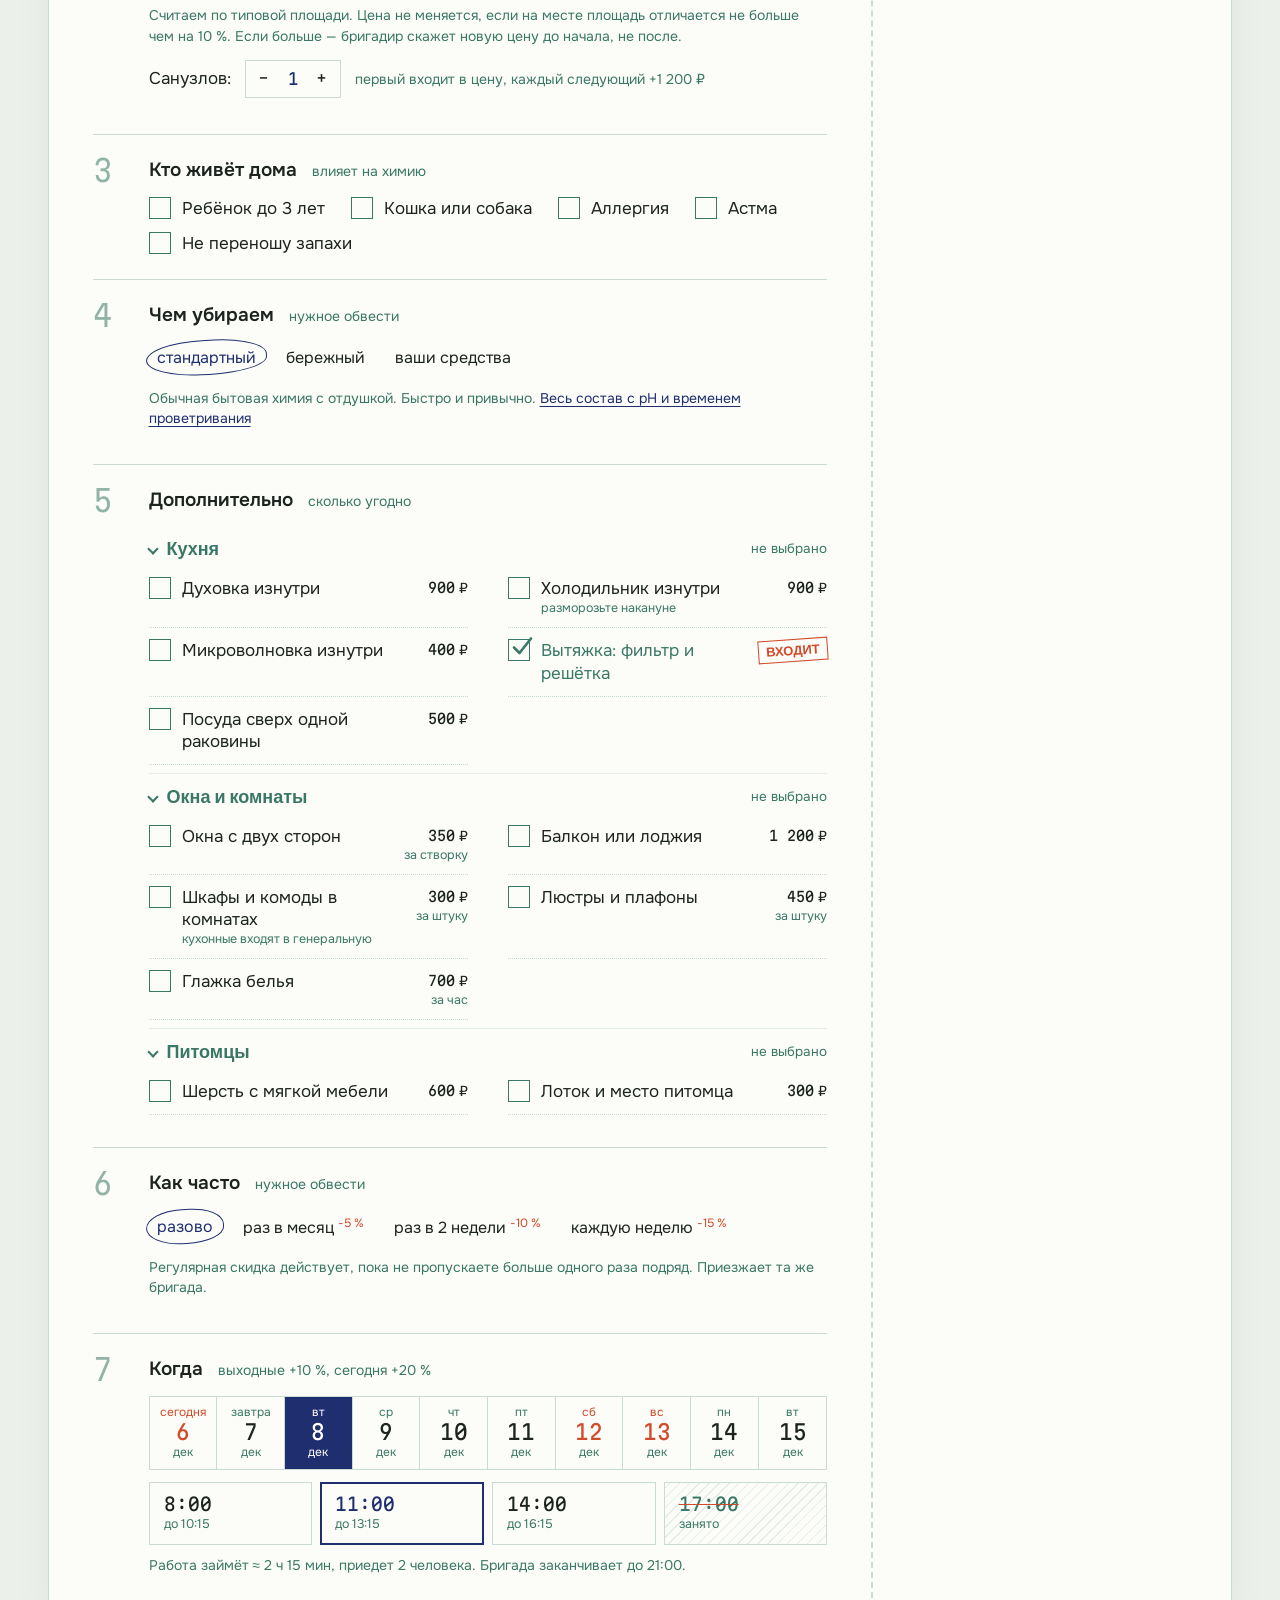
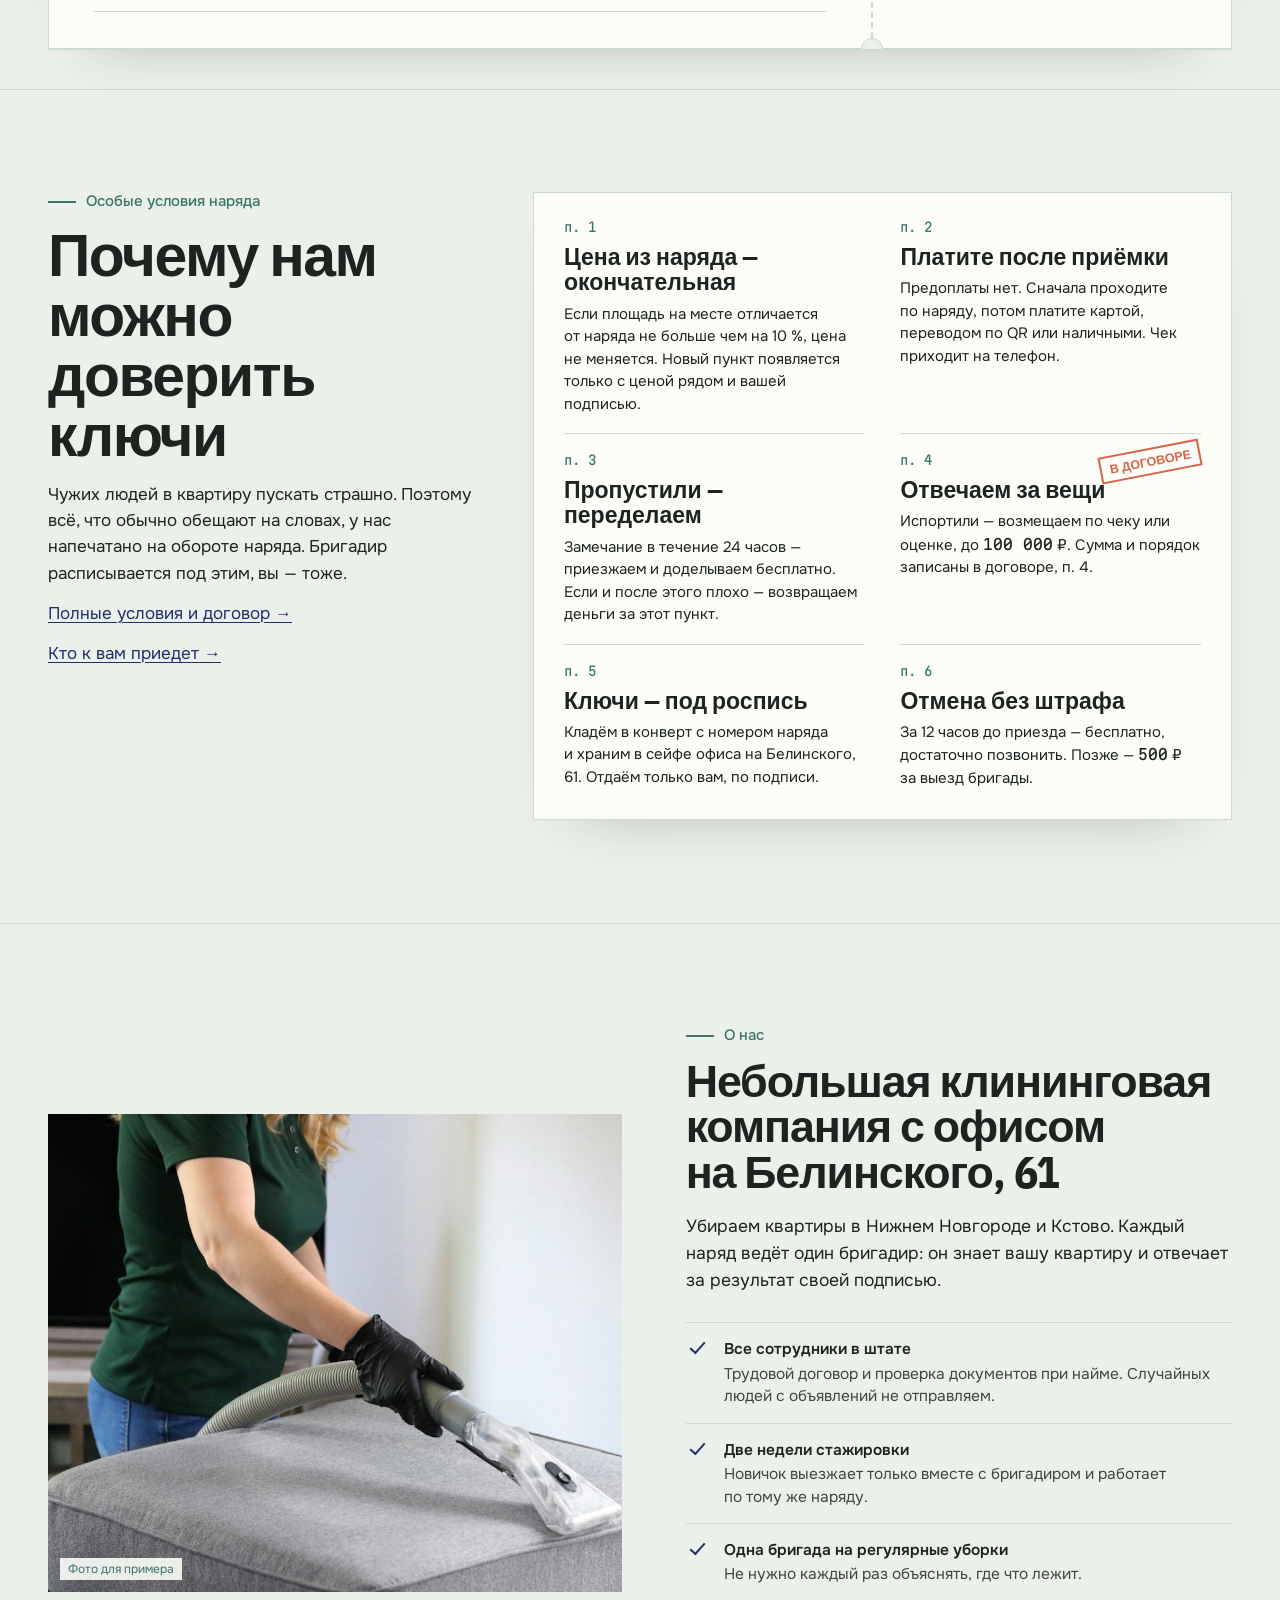
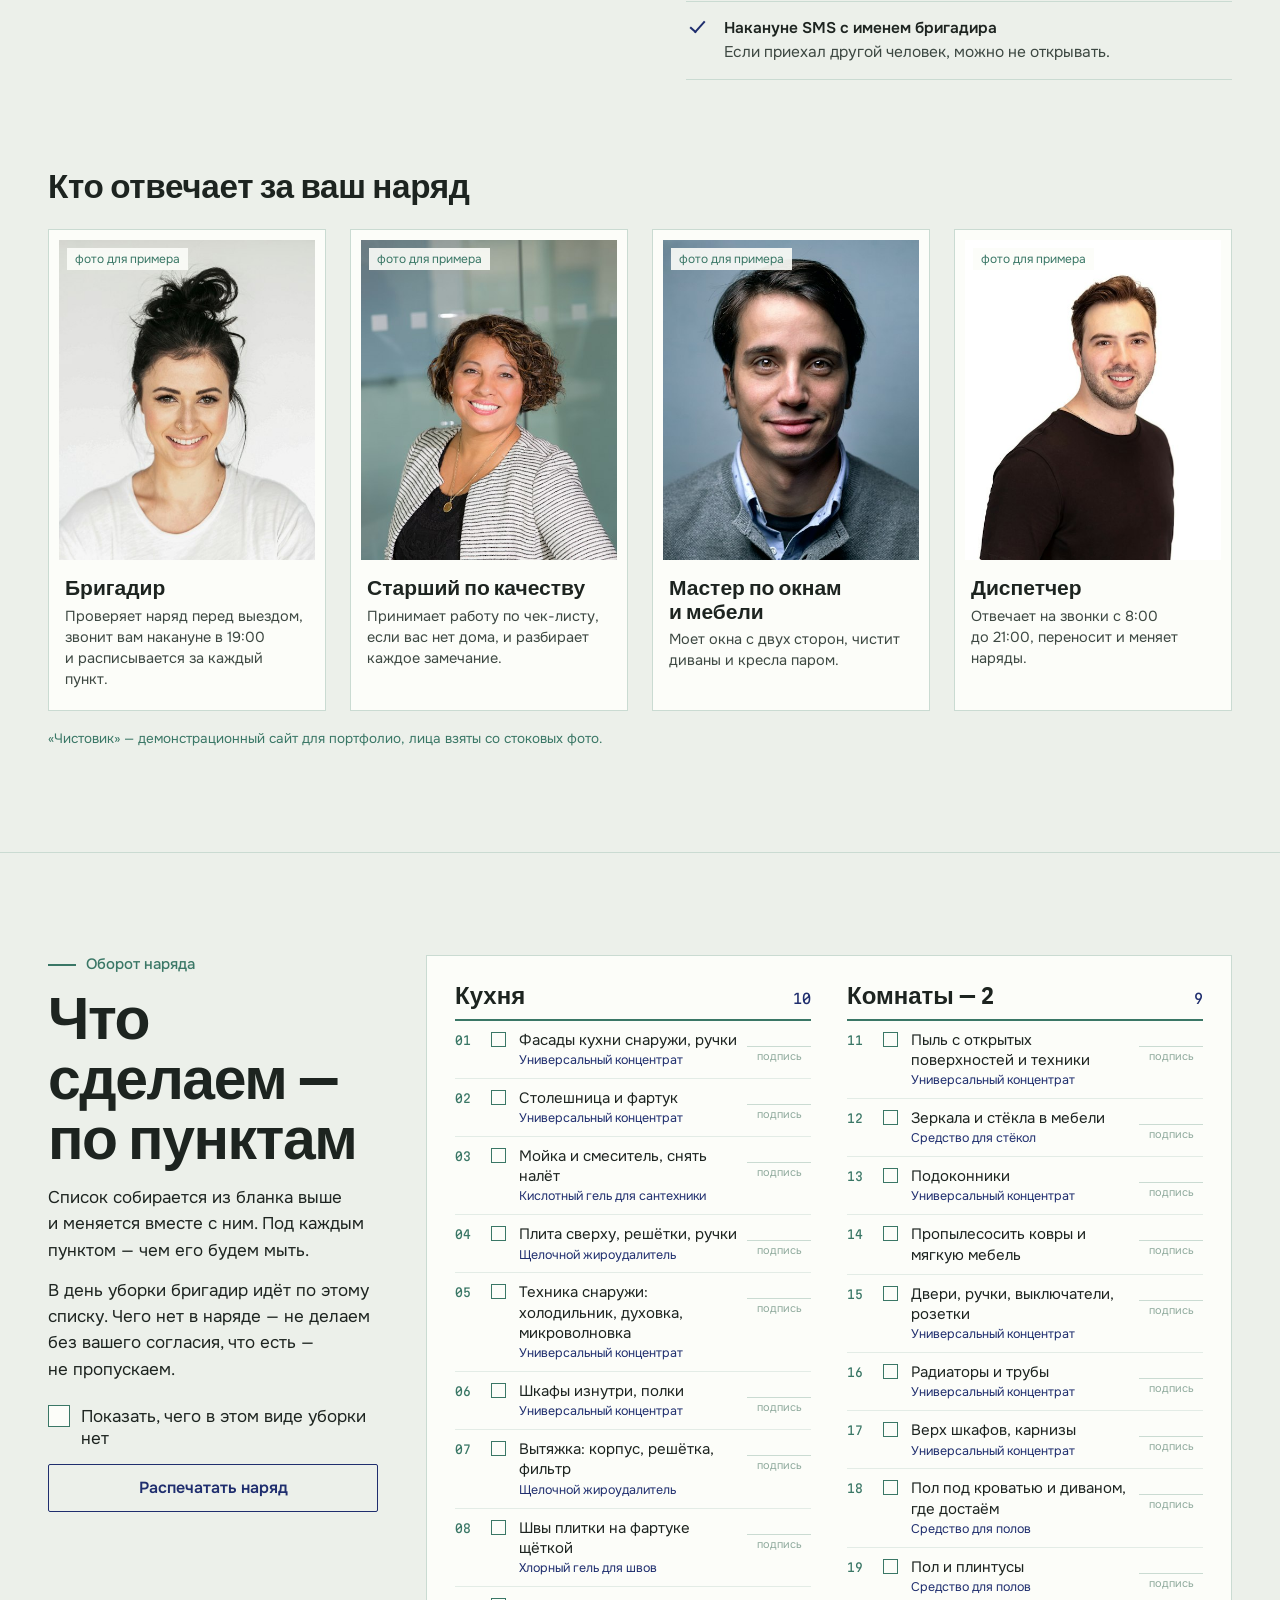
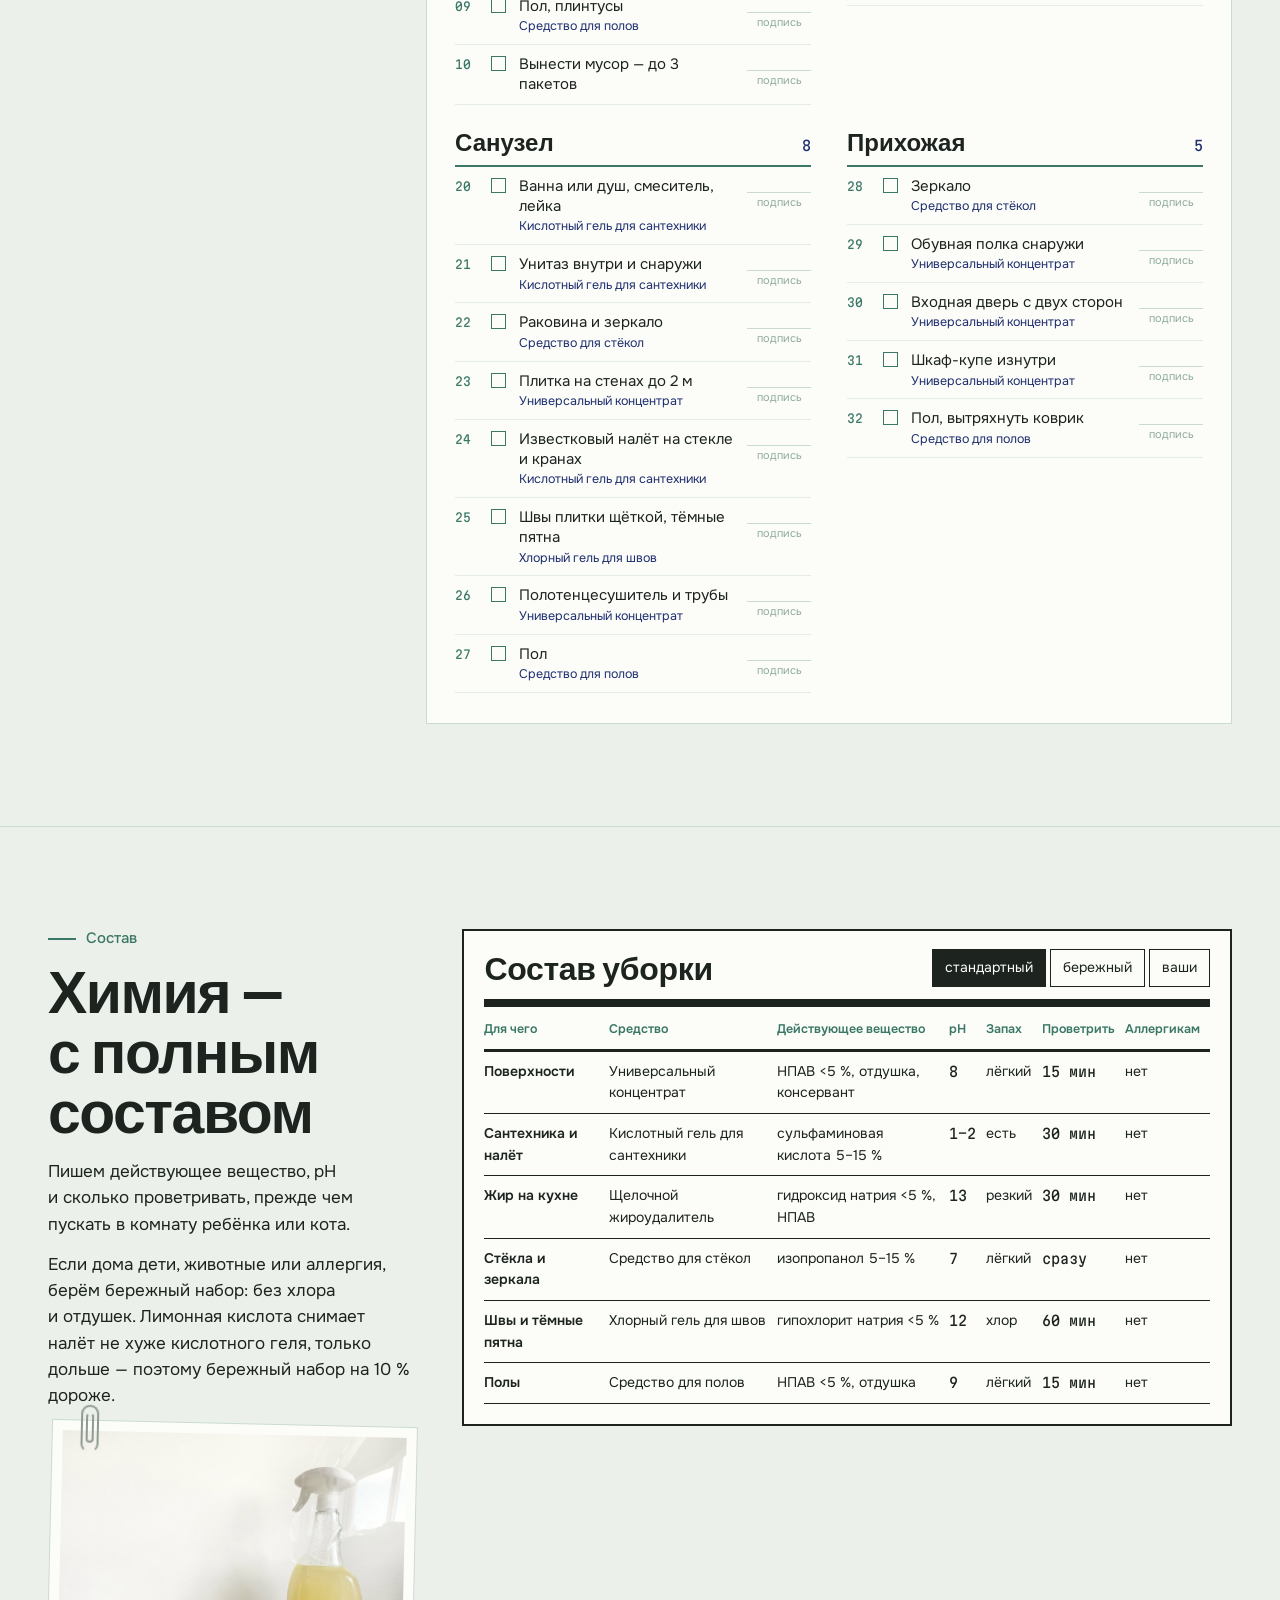
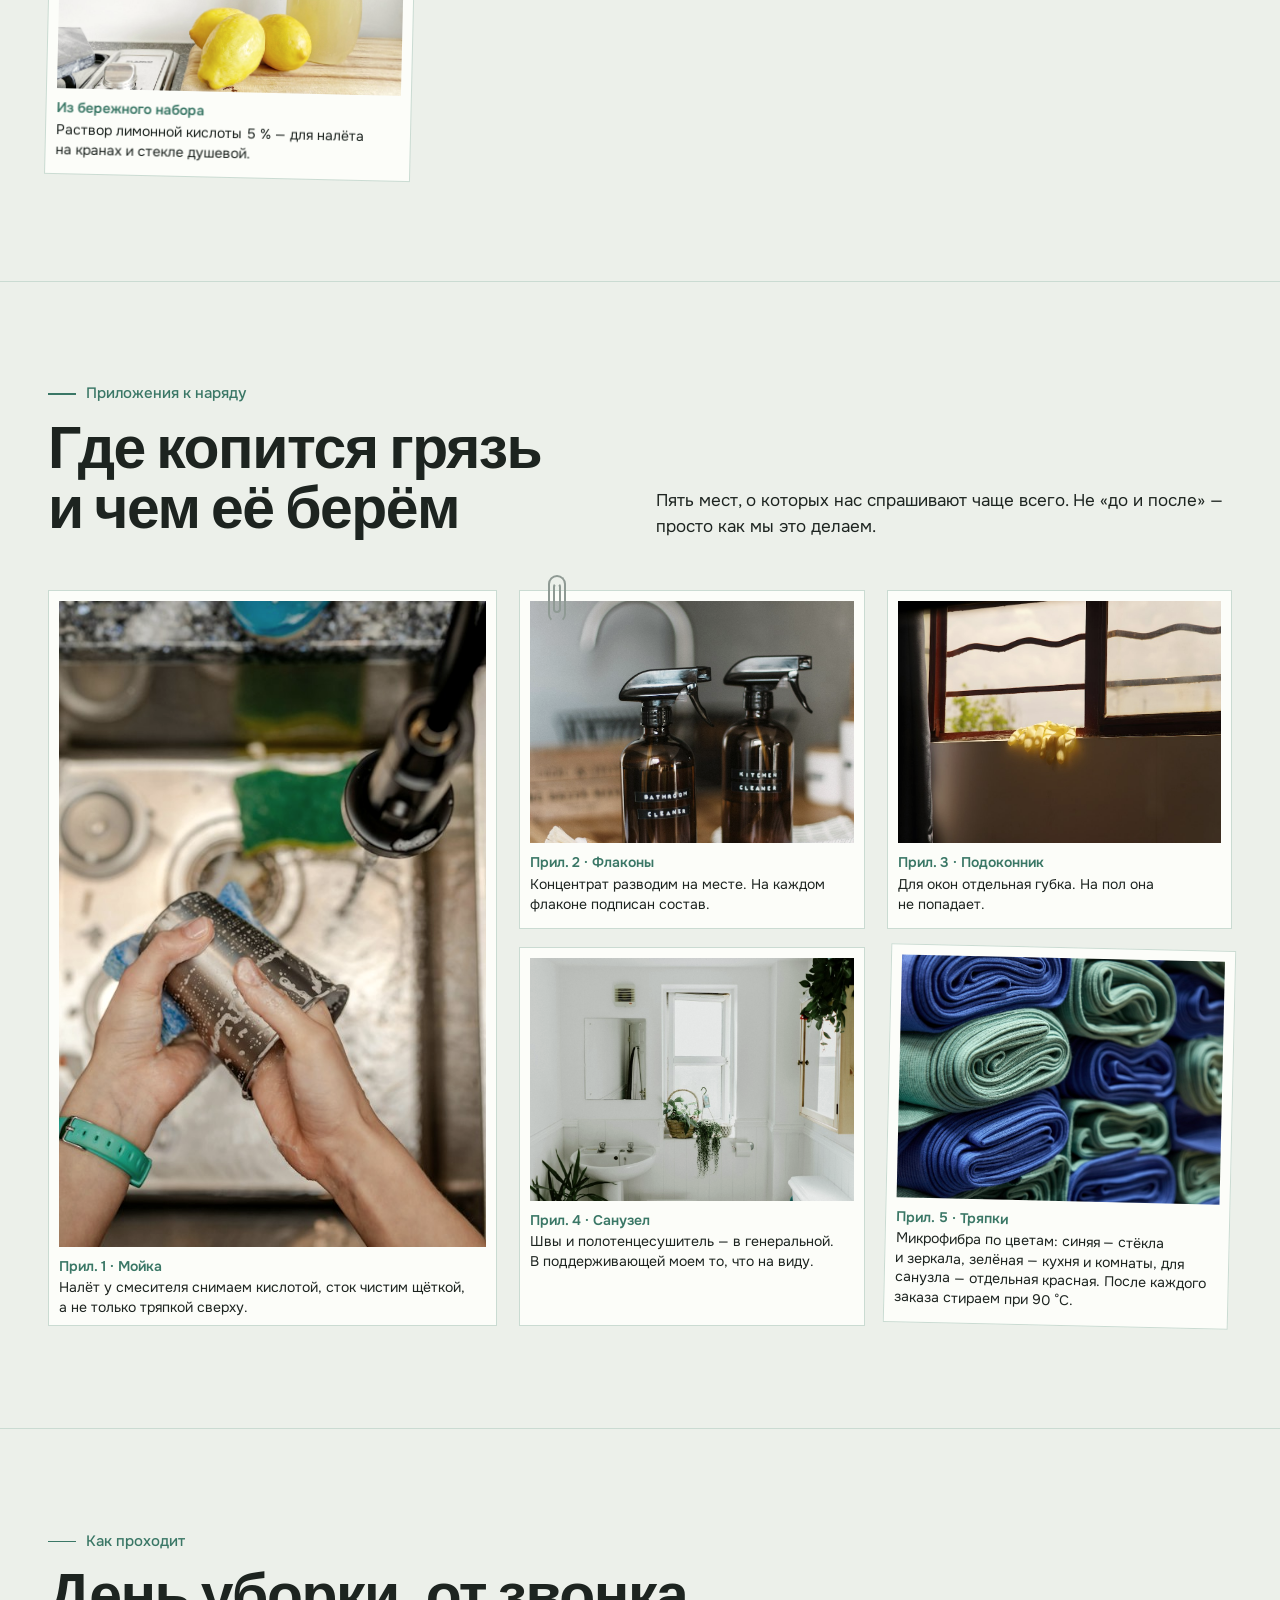
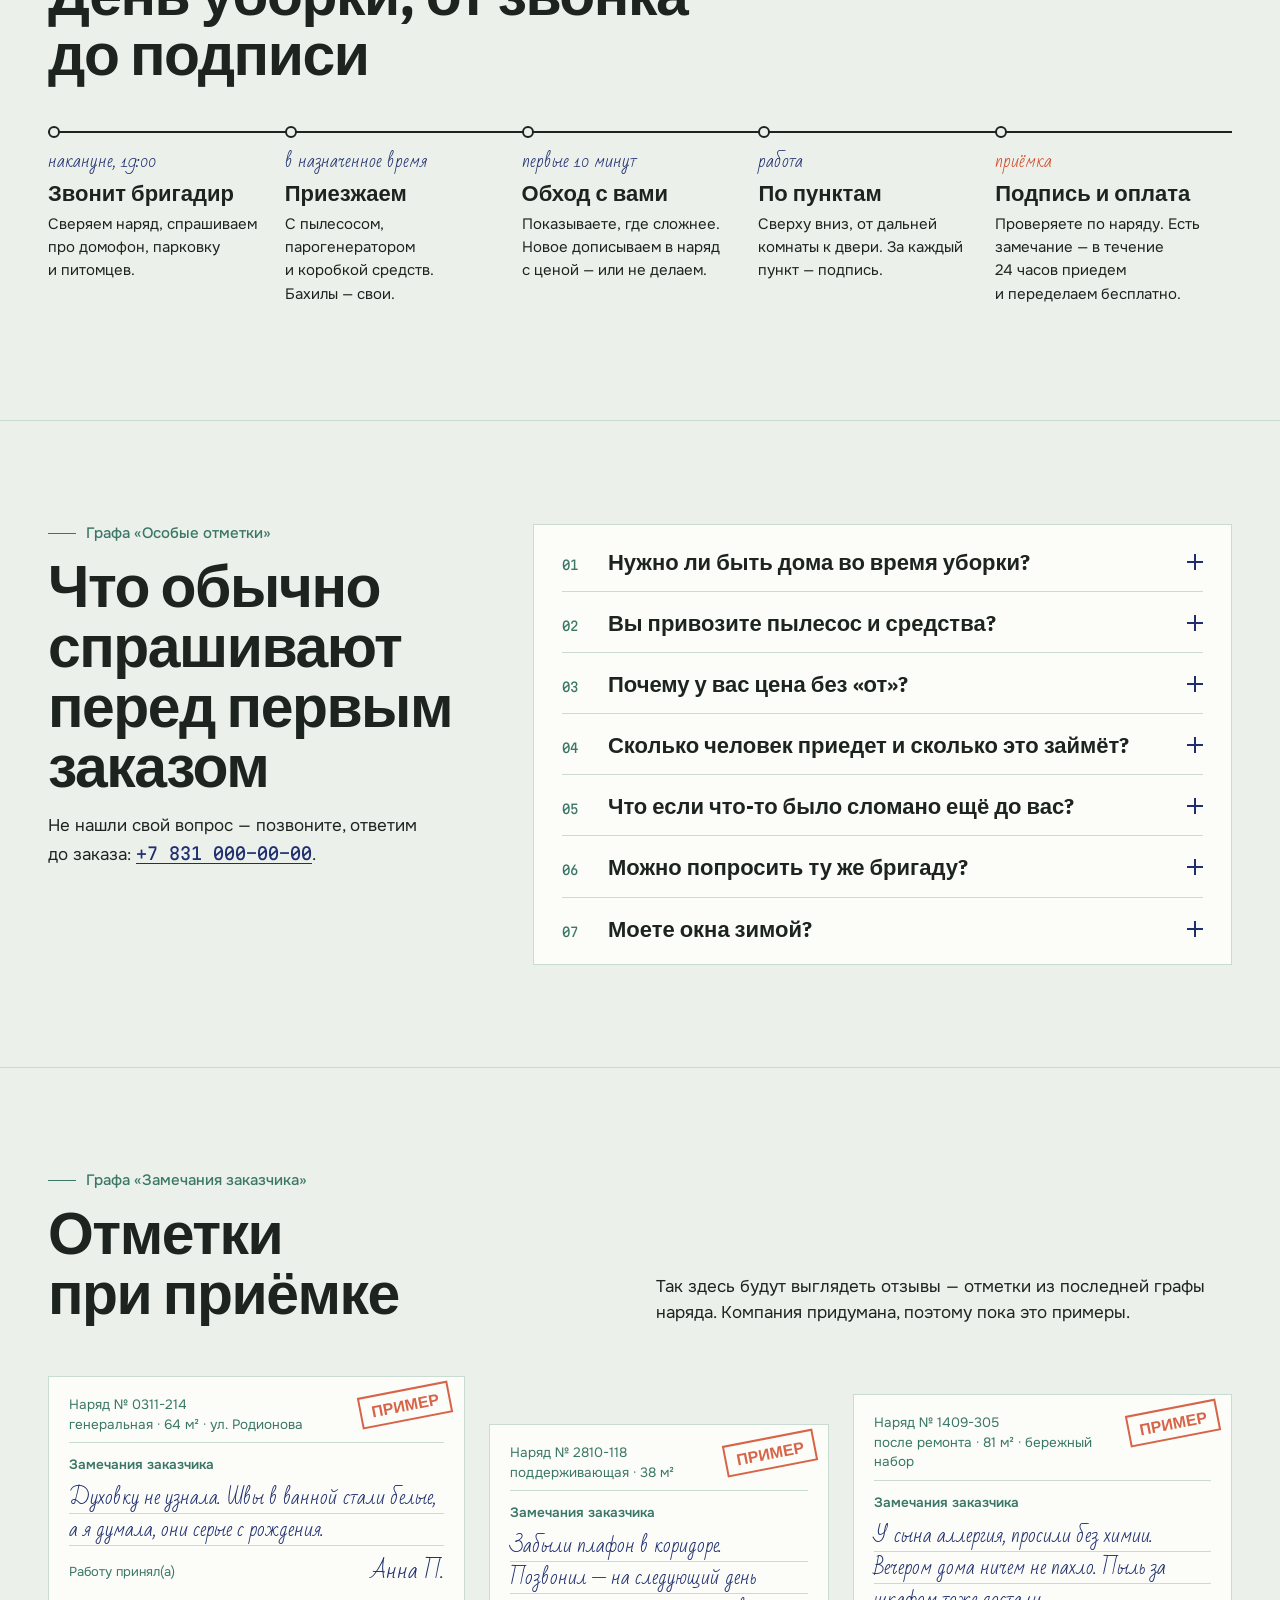
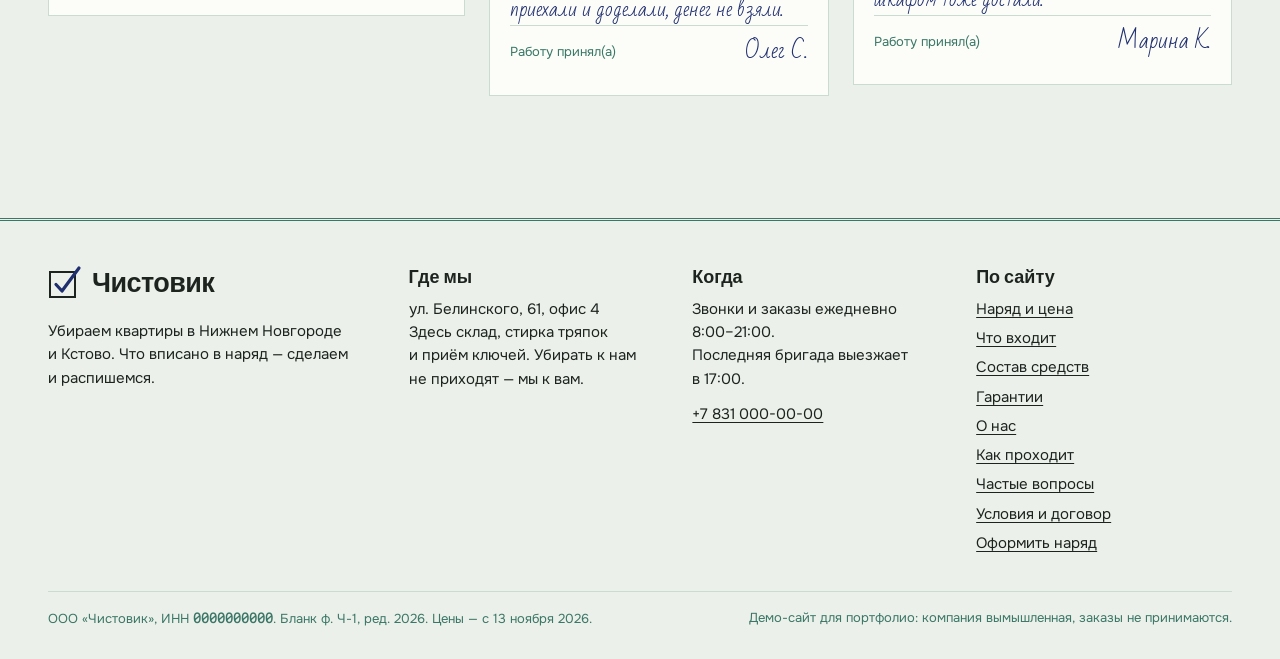
==== commit 19fa76ec: "Первый экран с настоящим планшетом и живым расчётом, раздел «О нас» с командой, отрыв корешка и штам" ====
--- a/index.html
+++ b/index.html
@@ -17,8 +17,8 @@
 <link rel="apple-touch-icon" href="img/apple-touch-icon.png">
 <link rel="preload" href="fonts/ibm-plex-sans-condensed-700-cyrillic-ext.woff2" as="font" type="font/woff2" crossorigin>
 <link rel="preload" href="fonts/onest-400-cyrillic.woff2" as="font" type="font/woff2" crossorigin>
-<link rel="stylesheet" href="css/fonts.css?v=9">
-<link rel="stylesheet" href="css/site.css?v=9">
+<link rel="stylesheet" href="css/fonts.css?v=10">
+<link rel="stylesheet" href="css/site.css?v=10">
 </head>
 <body class="has-bar">
 <a class="skip" href="#naryad">К бланку наряда</a>
@@ -32,6 +32,7 @@
     <nav class="nav" aria-label="Разделы">
       <a href="#naryad">Наряд и&nbsp;цена</a>
       <a href="#garantii">Гарантии</a>
+      <a href="#o-nas">О&nbsp;нас</a>
       <a href="#oborot">Что входит</a>
       <a href="#sostav">Состав средств</a>
       <a href="#den">Как проходит</a>
@@ -51,17 +52,21 @@
 
 <main id="main">
   <div class="wrap">
-    <section class="intro" aria-labelledby="h1">
-      <h1 id="h1">Уборка по&nbsp;наряду <span class="hand">под&nbsp;роспись</span></h1>
-      <figure class="att intro__photo">
-        <span class="clip" aria-hidden="true"></span>
-        <img src="img/photo/brigadir.jpg" alt="Девушка в жёлтых перчатках протирает стол в светлой квартире" width="1100" height="619">
-        <figcaption><b>Бригада за работой</b>В&nbsp;перчатках, со&nbsp;своим пылесосом и&nbsp;средствами. Фото для примера.</figcaption>
-      </figure>
-      <div class="intro__lead">
-        <p>Заполните бланк: что убрать, кто живёт дома, когда приехать. На&nbsp;корешке наряда сразу видно, из&nbsp;чего сложилась цена.</p>
-        <p>Бригада приезжает с&nbsp;этим нарядом, делает по&nbsp;пунктам и&nbsp;расписывается за&nbsp;каждый. Принимаете работу по&nbsp;нему&nbsp;же.</p>
-        <div class="intro__facts"><span>Нижний Новгород и&nbsp;Кстово</span><span>оплата после приёмки</span><span>переделка за&nbsp;24&nbsp;ч бесплатно</span></div>
+    <section class="intro hero" aria-labelledby="h1">
+      <div class="hero__text">
+        <p class="kicker">Уборка квартир в&nbsp;Нижнем Новгороде и&nbsp;Кстово</p>
+        <h1 id="h1">Уборка по&nbsp;наряду <span class="hand">под&nbsp;роспись</span></h1>
+        <p class="hero__lead">Отметьте в&nbsp;бланке, что убрать и&nbsp;когда приехать, и&nbsp;сразу увидите цену. Бригада работает по&nbsp;пунктам наряда и&nbsp;расписывается за&nbsp;каждый, а&nbsp;вы&nbsp;принимаете уборку по&nbsp;нему&nbsp;же.</p>
+        <div class="hero__cta"><a class="btn btn--pen" href="order.html">Оформить наряд</a><a class="btn btn--line" href="#oborot">Что входит в&nbsp;уборку</a></div>
+        <ul class="hero__facts">
+          <li><b>Оплата после приёмки</b>Сначала проверяете работу, потом платите.</li>
+          <li><b>Цена без «от»</b>Не&nbsp;меняется, если площадь отличается не&nbsp;больше чем на&nbsp;10&nbsp;%.</li>
+          <li><b>Переделка за&nbsp;24&nbsp;часа</b>Бесплатно, достаточно позвонить.</li>
+        </ul>
+      </div>
+      <div class="cb">
+        <img class="cb__img" src="img/clipboard.webp" alt="" width="760" height="1238" fetchpriority="high">
+        <form class="cb__paper" id="quick" aria-label="Быстрый расчёт цены"></form>
       </div>
     </section>
 
@@ -78,12 +83,7 @@
         <h2 class="h2" id="gar-h">Почему нам можно доверить ключи</h2>
         <p>Чужих людей в&nbsp;квартиру пускать страшно. Поэтому всё, что обычно обещают на&nbsp;словах, у&nbsp;нас напечатано на&nbsp;обороте наряда. Бригадир расписывается под этим, вы&nbsp;— тоже.</p>
         <p><a href="usloviya.html">Полные условия и&nbsp;договор →</a></p>
-        <div class="crew" aria-label="Кто приедет">
-          <p class="crew__k">Кто приедет&nbsp;— бригадиры в&nbsp;штате</p>
-          <div class="crew__p"><b>Иван Иванов</b><small>после ремонта и&nbsp;переездов</small><span class="crew__sig" aria-hidden="true">И.&nbsp;Иванов</span></div>
-          <div class="crew__p"><b>Иванна Иванова</b><small>бережные уборки, дома с&nbsp;детьми и&nbsp;животными</small><span class="crew__sig" aria-hidden="true">Иванова</span></div>
-          <p class="crew__note">Накануне придёт SMS: кто именно приедет и&nbsp;во&nbsp;сколько. Приедет другой человек&nbsp;— можно не&nbsp;открывать.</p>
-        </div>
+        <p><a href="#o-nas">Кто к&nbsp;вам приедет →</a></p>
       </div>
       <ol class="terms">
         <li><span class="terms__n">п.&nbsp;1</span><b>Цена из&nbsp;наряда&nbsp;— окончательная</b><p>Если площадь на&nbsp;месте отличается от&nbsp;наряда не&nbsp;больше чем на&nbsp;10&nbsp;%, цена не&nbsp;меняется. Новый пункт появляется только с&nbsp;ценой рядом и&nbsp;вашей подписью.</p></li>
@@ -93,6 +93,35 @@
         <li><span class="terms__n">п.&nbsp;5</span><b>Ключи&nbsp;— под роспись</b><p>Кладём в&nbsp;конверт с&nbsp;номером наряда и&nbsp;храним в&nbsp;сейфе офиса на&nbsp;Белинского, 61. Отдаём только вам, по&nbsp;подписи.</p></li>
         <li><span class="terms__n">п.&nbsp;6</span><b>Отмена без штрафа</b><p>За&nbsp;12&nbsp;часов до&nbsp;приезда&nbsp;— бесплатно, достаточно позвонить. Позже&nbsp;— <span class="num">500</span>&nbsp;₽ за&nbsp;выезд бригады.</p></li>
       </ol>
+    </div>
+  </section>
+
+  <section class="sec sec--line about-sec" id="o-nas" aria-labelledby="about-h">
+    <div class="wrap">
+      <div class="about">
+        <figure class="about__ph"><img src="img/photo/rabota.jpg" alt="Сотрудница в зелёной форме и перчатках чистит пылесосом мягкую мебель" width="1100" height="733" loading="lazy"><figcaption>Фото для примера</figcaption></figure>
+        <div class="about__txt">
+          <p class="kicker">О&nbsp;нас</p>
+          <h2 class="h2" id="about-h">Небольшая клининговая компания с&nbsp;офисом на&nbsp;Белинского,&nbsp;61</h2>
+          <p>Убираем квартиры в&nbsp;Нижнем Новгороде и&nbsp;Кстово. Каждый наряд ведёт один бригадир: он&nbsp;знает вашу квартиру и&nbsp;отвечает за&nbsp;результат своей подписью.</p>
+          <ul class="about__list">
+            <li><b>Все сотрудники в&nbsp;штате</b>Трудовой договор и&nbsp;проверка документов при найме. Случайных людей с&nbsp;объявлений не&nbsp;отправляем.</li>
+            <li><b>Две недели стажировки</b>Новичок выезжает только вместе с&nbsp;бригадиром и&nbsp;работает по&nbsp;тому&nbsp;же наряду.</li>
+            <li><b>Одна бригада на&nbsp;регулярные уборки</b>Не&nbsp;нужно каждый раз объяснять, где что лежит.</li>
+            <li><b>Накануне SMS с&nbsp;именем бригадира</b>Если приехал другой человек, можно не&nbsp;открывать.</li>
+          </ul>
+        </div>
+      </div>
+      <div class="team">
+        <h3 class="team__h">Кто отвечает за&nbsp;ваш наряд</h3>
+        <div class="team__grid">
+        <figure class="mate"><img src="img/team/brigadir.jpg" alt="Девушка с собранными волосами в белой футболке улыбается" width="480" height="600" loading="lazy"><i>фото для примера</i><figcaption><b>Бригадир</b><span>Проверяет наряд перед выездом, звонит вам накануне в&nbsp;19:00 и&nbsp;расписывается за&nbsp;каждый пункт.</span></figcaption></figure>
+        <figure class="mate"><img src="img/team/kachestvo.jpg" alt="Женщина с короткими кудрявыми волосами в полосатом жакете" width="480" height="600" loading="lazy"><i>фото для примера</i><figcaption><b>Старший по&nbsp;качеству</b><span>Принимает работу по&nbsp;чек-листу, если вас нет дома, и&nbsp;разбирает каждое замечание.</span></figcaption></figure>
+        <figure class="mate"><img src="img/team/okna.jpg" alt="Мужчина с тёмными волосами в сером свитере" width="480" height="600" loading="lazy"><i>фото для примера</i><figcaption><b>Мастер по&nbsp;окнам и&nbsp;мебели</b><span>Моет окна с&nbsp;двух сторон, чистит диваны и&nbsp;кресла паром.</span></figcaption></figure>
+        <figure class="mate"><img src="img/team/dispetcher.jpg" alt="Мужчина с бородой в чёрной футболке улыбается" width="480" height="600" loading="lazy"><i>фото для примера</i><figcaption><b>Диспетчер</b><span>Отвечает на&nbsp;звонки с&nbsp;8:00 до&nbsp;21:00, переносит и&nbsp;меняет наряды.</span></figcaption></figure>
+        </div>
+        <p class="team__note">«Чистовик» — демонстрационный сайт для портфолио, лица взяты со&nbsp;стоковых фото.</p>
+      </div>
     </div>
   </section>
 
@@ -263,6 +292,7 @@
           <li><a href="#oborot">Что входит</a></li>
           <li><a href="#sostav">Состав средств</a></li>
           <li><a href="#garantii">Гарантии</a></li>
+          <li><a href="#o-nas">О&nbsp;нас</a></li>
           <li><a href="#den">Как проходит</a></li>
           <li><a href="#voprosy">Частые вопросы</a></li>
           <li><a href="usloviya.html">Условия и&nbsp;договор</a></li>
@@ -279,16 +309,44 @@
 
 <div class="mbar" id="mbar" aria-label="Итог наряда"></div>
 
-<script src="js/data.js?v=9"></script>
-<script src="js/engine.js?v=9"></script>
-<script src="js/blank.js?v=9"></script>
-<script src="js/ui.js?v=9"></script>
+<script src="js/data.js?v=10"></script>
+<script src="js/engine.js?v=10"></script>
+<script src="js/blank.js?v=10"></script>
+<script src="js/ui.js?v=10"></script>
 <script>
   Blank.mountForm(document.getElementById('blank'));
   Blank.mountStub(document.getElementById('stub'));
   Blank.mountBar(document.getElementById('mbar'));
   Blank.mountChecklist(document.getElementById('rooms'), document.getElementById('showOff'));
   Blank.mountChem(document.getElementById('chem'), document.getElementById('chemTabs'));
+  /* Планшет на первом экране: тот же наряд, что и в бланке ниже */
+  (function () {
+    const q = document.getElementById('quick'); if (!q) return;
+    const D = CH_DATA, EX = ['oven', 'fridge', 'micro'];
+    q.innerHTML = `<div class="q__head"><b>Наряд‑заказ</b><span class="num">№ <span data-qnum></span></span></div>
+      <fieldset class="q__f"><legend>Вид уборки</legend><div class="q__opts">${D.TYPES.map(t => `<label class="circ"><input type="radio" name="qtype" value="${t.id}"><span>${t.name}</span></label>`).join('')}</div></fieldset>
+      <fieldset class="q__f"><legend>Квартира</legend><div class="q__opts">${D.PRESETS.map(p => `<label class="circ"><input type="radio" name="qpreset" value="${p.id}"><span>${p.name}</span></label>`).join('')}</div></fieldset>
+      <fieldset class="q__f"><legend>Ещё на кухне</legend><div class="q__x">${EX.map(id => { const x = D.EXTRAS.find(e => e.id === id); return `<label class="cbx"><input type="checkbox" name="qx" value="${id}"><span class="box">${Blank.TICK}</span><span>${x.name}</span><span class="q__p num">+${CH.fmt(x.price)}</span></label>`; }).join('')}</div></fieldset>
+      <div class="q__tot"><div><span class="q__k">Итого по наряду</span><small data-qwork></small></div><strong class="pen num" data-qtotal></strong></div>
+      <a class="btn btn--pen q__go" href="order.html">Оформить наряд</a>
+      <a class="q__more" href="#naryad">Дата, допы и&nbsp;кто дома&nbsp;— в&nbsp;полном бланке ↓</a>`;
+    q.addEventListener('submit', e => e.preventDefault());
+    q.addEventListener('change', e => {
+      const t = e.target, s = Blank.state;
+      if (t.name === 'qtype') Blank.set({ type: t.value });
+      if (t.name === 'qpreset') { const p = D.PRESETS.find(x => x.id === t.value); Blank.set({ mode: 'rooms', preset: p.id, area: p.area, rooms: p.rooms }); }
+      if (t.name === 'qx') { const ex = Object.assign({}, s.extras); if (t.checked) ex[t.value] = 1; else delete ex[t.value]; Blank.set({ extras: ex }); }
+    });
+    Blank.on(s => {
+      q.querySelectorAll('[name=qtype]').forEach(i => { i.checked = i.value === s.type; });
+      q.querySelectorAll('[name=qpreset]').forEach(i => { i.checked = s.mode === 'rooms' && i.value === s.preset; });
+      q.querySelectorAll('[name=qx]').forEach(i => { i.checked = !!s.extras[i.value]; });
+      const r = CH.calc(s);
+      q.querySelector('[data-qtotal]').textContent = CH.fmt(r.total);
+      q.querySelector('[data-qwork]').textContent = r.work.people + ' ' + D.plural(r.work.people, 'человек', 'человека', 'человек') + ' · ' + CH.hoursText(r.work.hours);
+      q.querySelector('[data-qnum]').textContent = s.number;
+    });
+  })();
 </script>
 </body>
 </html>
--- a/css/site.css
+++ b/css/site.css
@@ -76,18 +76,41 @@
 .burger { display: none; }
 
 /* ---------- вступление ---------- */
-.intro { padding: clamp(32px, 5vw, 64px) 0 34px; display: grid; grid-template-columns: minmax(0, 1fr) clamp(240px, 31vw, 420px); grid-template-areas: "h ph" "lead ph"; gap: 28px clamp(28px, 4vw, 64px); align-items: end; }
-.intro h1 { grid-area: h; font-size: clamp(46px, 8.4vw, 128px); line-height: .88; letter-spacing: -0.035em; }
+.hero { padding: clamp(36px, 6vw, 92px) 0 clamp(48px, 6vw, 88px); display: grid; grid-template-columns: minmax(0, 1fr) clamp(330px, 34vw, 470px); gap: clamp(40px, 6vw, 100px); align-items: center; }
+.intro h1 { font-size: clamp(48px, 7.2vw, 112px); line-height: .88; letter-spacing: -0.035em; }
 /* «под роспись» всегда стоит под «наряду», как подпись под строкой */
 .intro h1 .hand { display: block; width: max-content; font: 400 .42em/1 var(--f-hand), cursive; color: var(--pen); letter-spacing: 0; transform: rotate(-5deg); margin: .12em 0 0 2.6em; }
-.intro__photo { grid-area: ph; align-self: end; transform: rotate(1.6deg); margin: 0; }
-.intro__photo img { aspect-ratio: 4 / 5; object-position: 68% 50%; }
-.intro__lead { grid-area: lead; font-size: 18.5px; max-width: 46em; columns: 2 18em; column-gap: 36px; }
-.intro__lead p { break-inside: avoid; }
-.intro__facts { column-span: all; }
-.intro__lead p:last-child { margin: 0; }
-.intro__facts { display: flex; flex-wrap: wrap; gap: 6px 22px; margin-top: 18px; font-size: 14.5px; color: var(--print); }
-.intro__facts span::before { content: "— "; }
+.hero .kicker { margin-bottom: 22px; }
+.hero__lead { font-size: 19px; line-height: 1.6; max-width: 31em; margin: 34px 0 0; }
+.hero__cta { display: flex; flex-wrap: wrap; gap: 12px; margin-top: 30px; }
+.hero__facts { list-style: none; margin: 48px 0 0; padding: 24px 0 0; border-top: 1px solid var(--rule); display: grid; grid-template-columns: repeat(3, minmax(0, 1fr)); gap: 28px; max-width: 44em; }
+.hero__facts li { font-size: 15px; line-height: 1.45; color: var(--print); }
+.hero__facts b { display: block; font: 700 20px/1.15 var(--f-head), sans-serif; color: var(--ink); margin-bottom: 6px; }
+
+/* планшет: настоящее фото, на листе — живой расчёт */
+.cb { position: relative; container-type: inline-size; transform: rotate(1.2deg); animation: cbIn .9s cubic-bezier(.2, .7, .25, 1) both; }
+.cb__img { display: block; width: 100%; height: auto; filter: drop-shadow(0 2px 2px rgba(25, 40, 32, .16)) drop-shadow(0 30px 34px rgba(25, 40, 32, .2)); }
+.cb__paper { position: absolute; left: 4.3%; right: 4.2%; top: 20.4%; bottom: 3.2%; padding: 3.4cqw 5.6cqw 0; display: flex; flex-direction: column; font-size: clamp(11px, 3.3cqw, 16.5px); color: var(--ink); }
+.q__head { display: flex; justify-content: space-between; align-items: baseline; padding-bottom: .6em; border-bottom: 3px double var(--print); }
+.q__head b { font: 700 1.75em/1 var(--f-head), sans-serif; text-transform: uppercase; letter-spacing: -.01em; }
+.q__head span { font-size: .8em; color: var(--print); }
+.q__f { border: 0; margin: 0; padding: 1em 0 .85em; border-bottom: 1px solid var(--rule); min-width: 0; }
+.q__f legend { float: left; width: 100%; padding: 0; margin: 0 0 .3em; font-size: .82em; color: var(--print); }
+.q__f legend + * { clear: both; }
+.q__opts { display: flex; flex-wrap: wrap; gap: .05em .15em; margin-left: -.5em; }
+.cb .circ { padding: .22em .5em; }
+.cb .circ span { font-size: 1em; }
+.q__x { display: grid; gap: .5em; }
+.cb .cbx { display: grid; grid-template-columns: auto minmax(0, 1fr) auto; align-items: center; font-size: .95em; }
+.cb .cbx > span:last-child { padding-top: 0; }
+.q__p { font-size: .82em; color: var(--print); }
+.q__tot { margin-top: auto; padding-top: .7em; display: flex; justify-content: space-between; align-items: flex-end; gap: .5em; }
+.q__k { display: block; font-size: .82em; color: var(--print); }
+.q__tot small { font-size: .85em; }
+.q__tot strong { font-size: 2.15em; line-height: 1; letter-spacing: -.02em; white-space: nowrap; }
+.q__go { width: 100%; justify-content: center; margin-top: .8em; height: auto; min-height: 2.9em; font-size: 1em; }
+.q__more { display: block; text-align: center; font-size: .82em; color: var(--print); margin: .75em 0 1.4em; }
+@keyframes cbIn { from { opacity: 0; transform: translateY(-34px) rotate(-3deg); } to { opacity: 1; transform: rotate(1.2deg); } }
 
 /* ---------- бланк ---------- */
 .sheet {
@@ -116,7 +139,7 @@
 /* галочка ручкой — единственное фирменное движение: она дорисовывается */
 .box { width: 22px; height: 22px; border: 1.5px solid var(--print); flex: none; position: relative; background: var(--sheet); }
 .tick { position: absolute; left: 1px; top: -5px; width: 24px; height: 24px; overflow: visible; pointer-events: none; }
-.tick path { fill: none; stroke: var(--pen); stroke-width: 2.6; stroke-linecap: round; stroke-linejoin: round; stroke-dasharray: 30; stroke-dashoffset: 30; transition: stroke-dashoffset .28s cubic-bezier(.6, .1, .3, 1); }
+.tick path { fill: none; stroke: var(--pen); stroke-width: 2.6; stroke-linecap: round; stroke-linejoin: round; stroke-dasharray: 30; stroke-dashoffset: 30; transition: stroke-dashoffset .42s cubic-bezier(.6, .1, .3, 1); }
 input:checked + .box .tick path, input:checked ~ .box .tick path { stroke-dashoffset: 0; }
 label input[type=radio], label input[type=checkbox] { position: absolute; opacity: 0; width: 1px; height: 1px; }
 label:has(input:focus-visible) { outline: 2px solid var(--pen); outline-offset: 3px; }
@@ -454,11 +477,11 @@
   .top__tel small { display: none; }
   .top__tel b { font-size: 13px; }
   .top__in { gap: 14px; }
-  .intro { grid-template-columns: 1fr; grid-template-areas: "h" "ph" "lead"; gap: 22px; padding-bottom: 26px; }
+  .hero { grid-template-columns: 1fr; gap: 40px; padding-bottom: 40px; }
+  .cb { width: 100%; max-width: 430px; justify-self: center; transform: rotate(.8deg); }
+  .hero__lead { font-size: 17.5px; margin-top: 26px; }
+  .hero__facts { grid-template-columns: 1fr; gap: 16px; margin-top: 34px; }
   .intro h1 { font-size: clamp(50px, 15vw, 84px); }
-  .intro__photo { transform: rotate(-1deg); max-width: 520px; margin-top: 8px; }
-  .intro__photo img { aspect-ratio: 16 / 10; }
-  .intro__lead { font-size: 17px; columns: 1; }
   .sheet { grid-template-columns: 1fr; margin-left: calc(var(--gut) * -1 + 6px); margin-right: calc(var(--gut) * -1 + 6px); }
   .stub { border-left: 0; border-top: 2px dashed var(--rule); }
   .stub::before, .stub::after { display: none; }
@@ -601,7 +624,7 @@
 
 @media (max-width: 1100px) {
   .trust { grid-template-columns: 1fr; gap: 28px; }
-  .trust__aside { display: grid; grid-template-columns: minmax(0, 1fr) minmax(0, 1fr); gap: 0 32px; }
+  .trust__aside { max-width: 46em; }
   .trust__aside > :not(.crew) { grid-column: 1; }
   .trust__aside .crew { grid-column: 2; grid-row: 1 / 6; margin-top: 0; align-self: start; }
 }
@@ -762,3 +785,46 @@
   .tcard, .tcard:nth-child(odd) { border-right: 0; border-bottom: 1px solid var(--rule); }
   .tcard:last-child { border-bottom: 0; }
 }
+
+
+/* ---------- о нас ---------- */
+.about { display: grid; grid-template-columns: minmax(0, 1.05fr) minmax(0, 1fr); gap: clamp(32px, 5vw, 84px); align-items: center; }
+.about__ph { margin: 0; position: relative; }
+.about__ph img { display: block; width: 100%; height: auto; aspect-ratio: 6 / 5; object-fit: cover; object-position: 30% 50%; }
+.about__ph figcaption, .mate i { position: absolute; font-style: normal; font-size: 12px; line-height: 1; background: rgba(252, 253, 249, .9); color: var(--print); padding: 5px 8px; }
+.about__ph figcaption { left: 12px; bottom: 12px; }
+.about__txt > p:not(.kicker) { font-size: 17.5px; max-width: 34em; }
+.about__list { list-style: none; margin: 28px 0 0; padding: 0; border-top: 1px solid var(--rule); }
+.about__list li { position: relative; padding: 15px 0 15px 38px; border-bottom: 1px solid var(--rule); font-size: 15.5px; line-height: 1.45; color: #3d4842; }
+.about__list li::before { content: ""; position: absolute; left: 4px; top: 19px; width: 15px; height: 8px; border-left: 2.5px solid var(--pen); border-bottom: 2.5px solid var(--pen); transform: rotate(-48deg); }
+.about__list b { display: block; font-weight: 600; color: var(--ink); margin-bottom: 2px; }
+.team { margin-top: clamp(56px, 7vw, 96px); }
+.team__h { font-size: clamp(24px, 2.6vw, 34px); margin: 0 0 26px; }
+.team__grid { display: grid; grid-template-columns: repeat(4, minmax(0, 1fr)); gap: 24px; }
+.mate { margin: 0; position: relative; background: var(--sheet); border: 1px solid var(--rule); padding: 10px 10px 20px; }
+.mate img { display: block; width: 100%; height: auto; aspect-ratio: 4 / 5; object-fit: cover; }
+.mate i { left: 18px; top: 18px; }
+.mate b { display: block; font: 700 21px/1.1 var(--f-head), sans-serif; margin: 16px 6px 6px; }
+.mate span { display: block; margin: 0 6px; font-size: 14.5px; line-height: 1.45; color: #3d4842; }
+.team__note { margin: 18px 0 0; font-size: 13.5px; color: var(--print); }
+@media (max-width: 1100px) { .team__grid { grid-template-columns: repeat(2, minmax(0, 1fr)); } }
+@media (max-width: 820px) {
+  .about { grid-template-columns: 1fr; gap: 28px; }
+  .about__ph img { aspect-ratio: 4 / 3; }
+  .team__grid { gap: 12px; }
+  .mate { padding: 6px 6px 14px; }
+  .mate b { font-size: 18px; margin: 12px 4px 4px; }
+  .mate span { font-size: 13.5px; margin: 0 4px; }
+  .mate i { left: 12px; top: 12px; font-size: 11px; }
+}
+
+/* ---------- заказ принят: корешок отрывается, штамп бьёт ---------- */
+.stub.is-tearing { transform-origin: 0 0; z-index: 5; animation: stubTear .82s cubic-bezier(.55, 0, .6, 1) forwards; pointer-events: none; }
+.stub.is-tearing::before, .stub.is-tearing::after { display: none; }
+@keyframes stubTear { 0% { transform: none; } 18% { transform: rotate(1.2deg); } 38% { transform: translate(8px, -3px) rotate(3.5deg); } 100% { transform: translate(55vw, 35vh) rotate(26deg); opacity: 0; } }
+.sheet:has(> .stub[hidden]) { grid-template-columns: minmax(0, 1fr); }
+.done.is-hit .stamp--big { animation: slam .5s .1s cubic-bezier(.5, 0, .75, 0) both; }
+.done.is-hit { animation: jolt .42s .55s ease-out both; }
+@keyframes slam { 0% { transform: rotate(-4deg) scale(2.6); opacity: 0; filter: blur(5px); } 60% { opacity: .6; filter: blur(1.5px); } 100% { transform: rotate(-11deg) scale(1); opacity: .85; filter: none; } }
+@keyframes jolt { 0%, 100% { transform: none; } 30% { transform: translateY(3px); } 65% { transform: translateY(-1px); } }
+.about .h2 { font-size: clamp(32px, 3.5vw, 50px); }
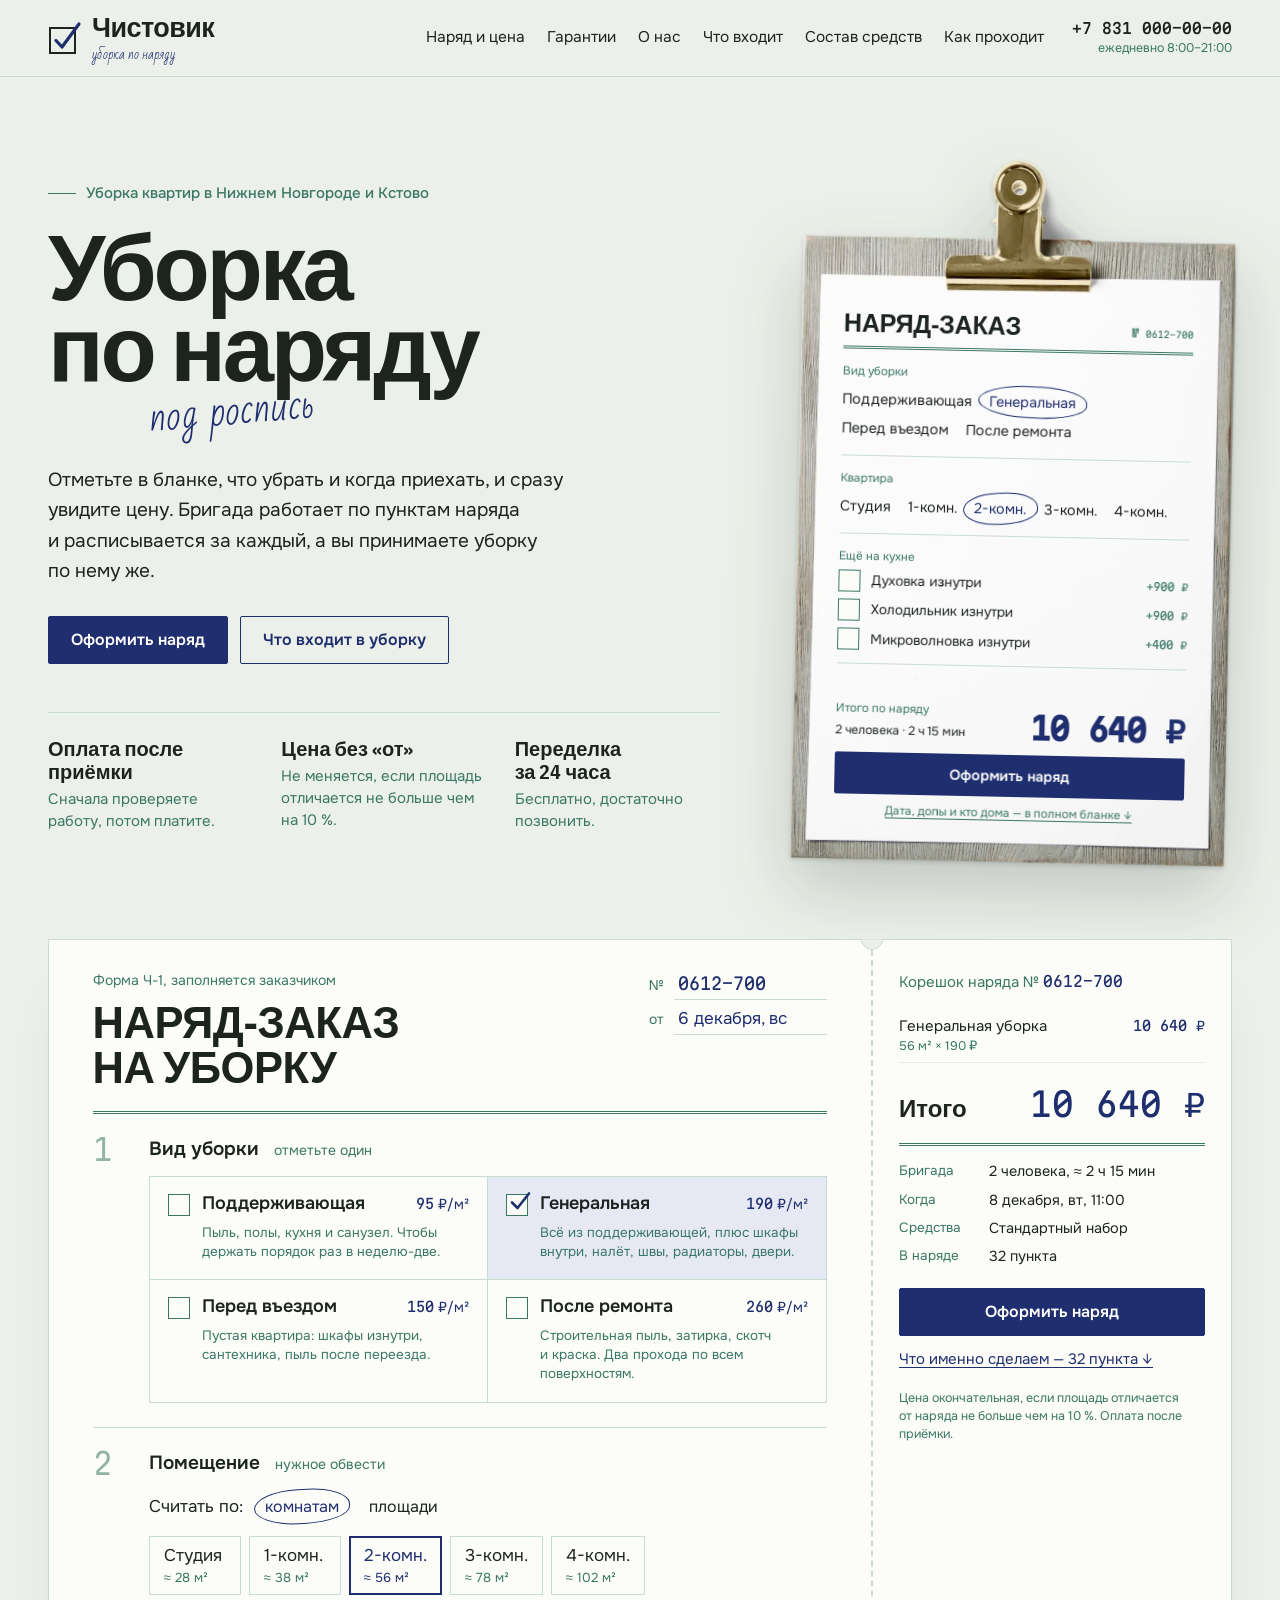
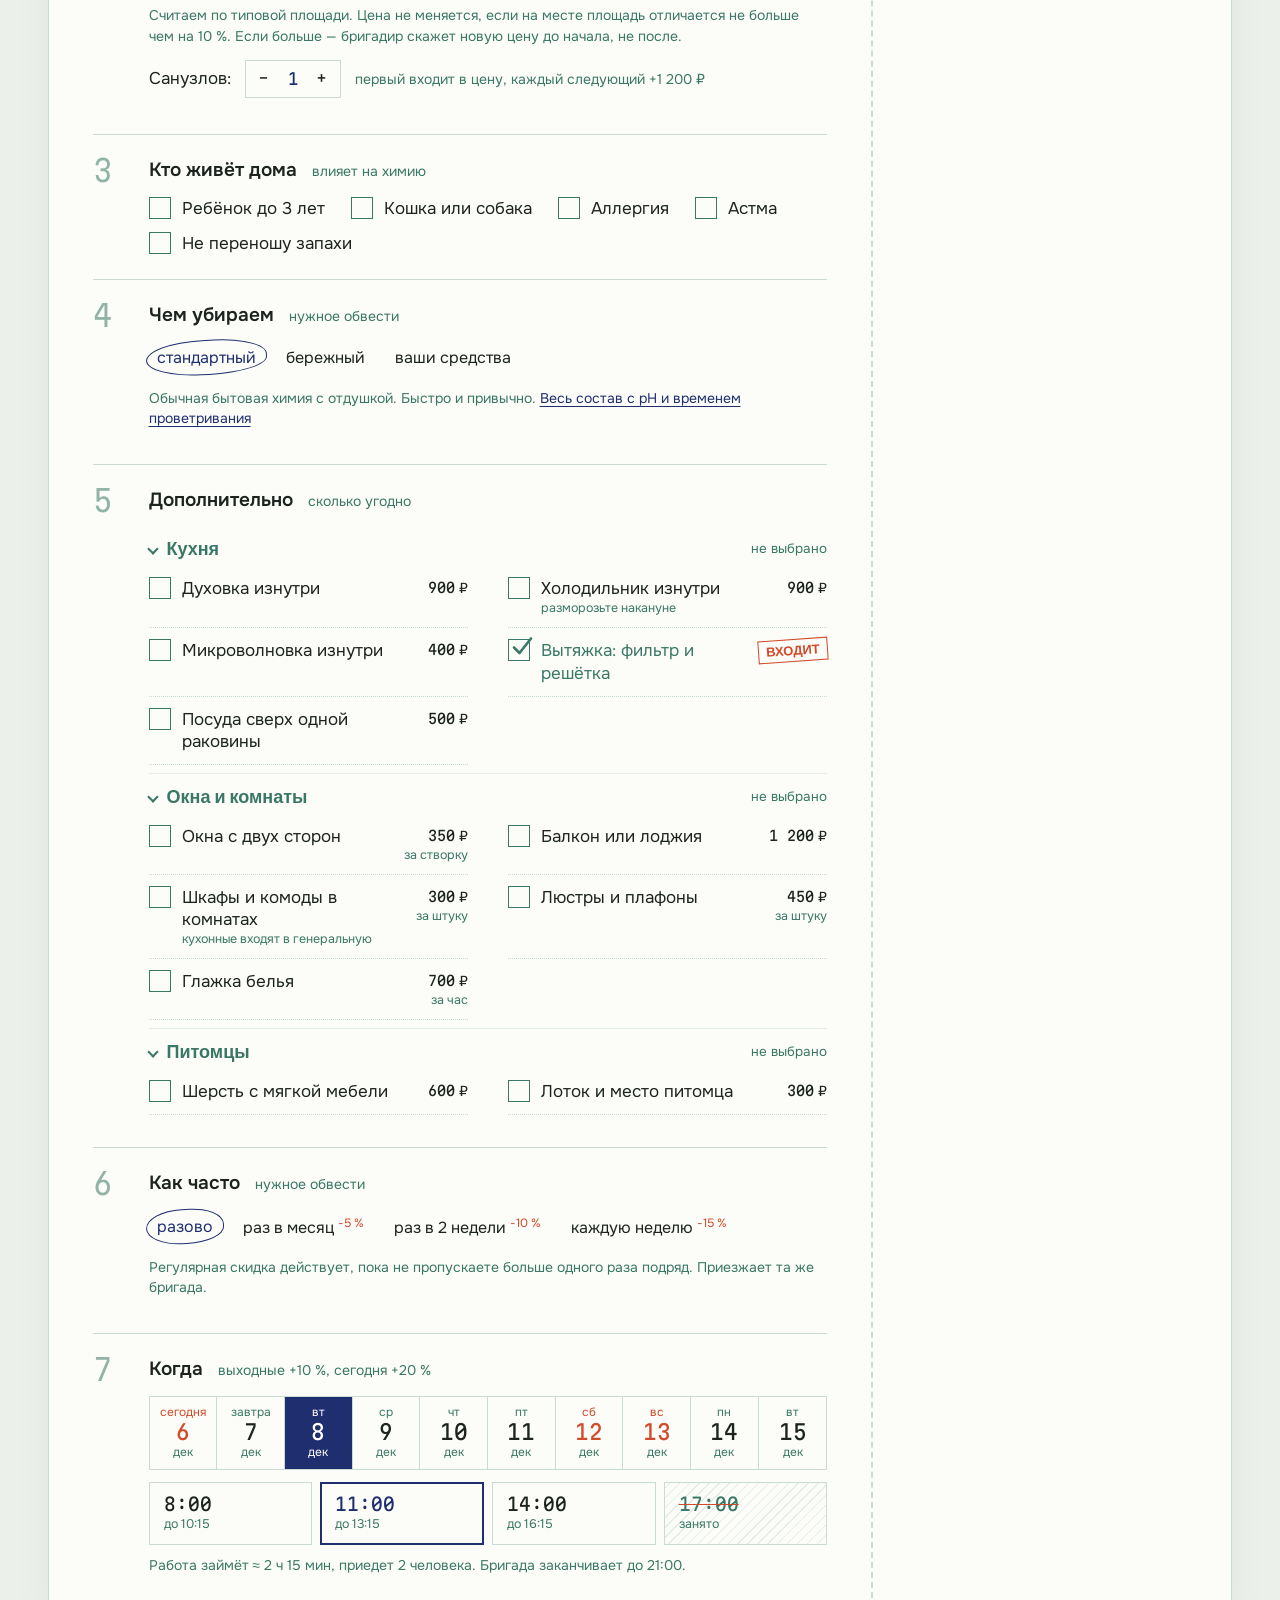
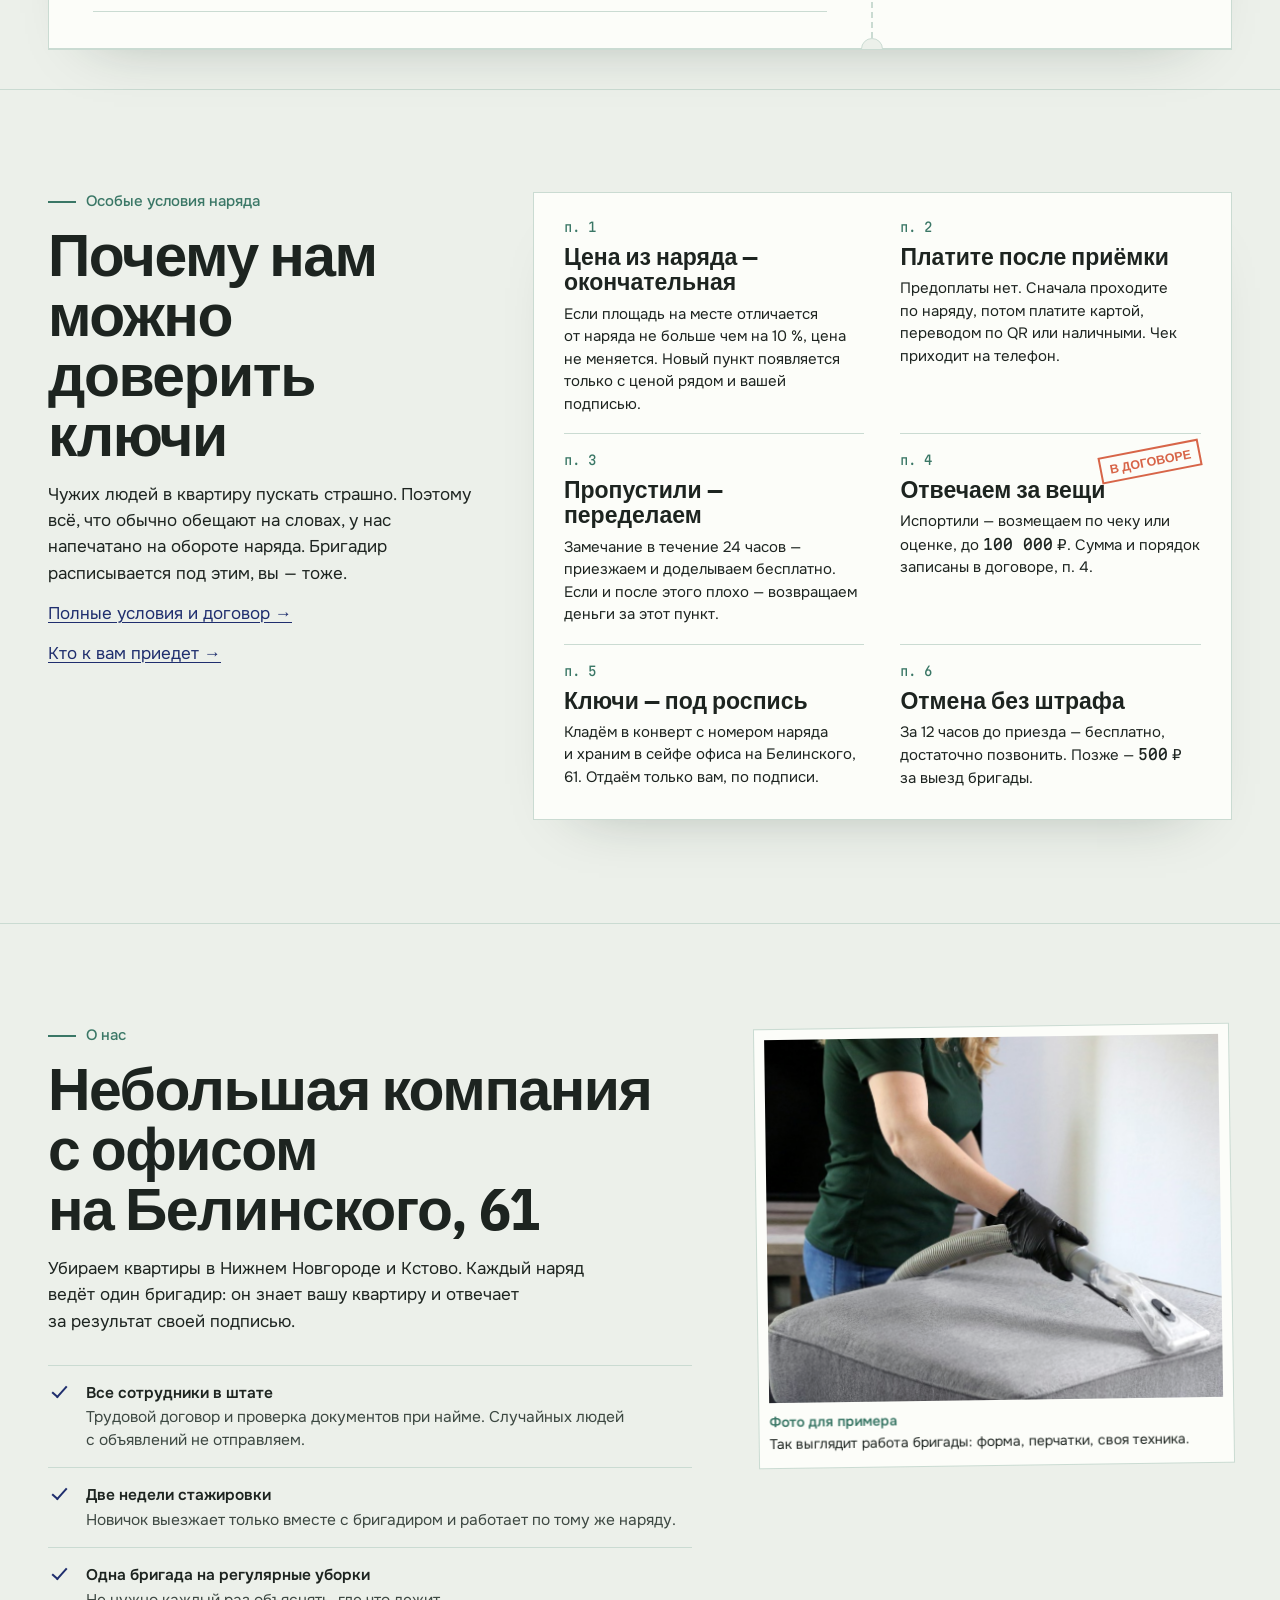
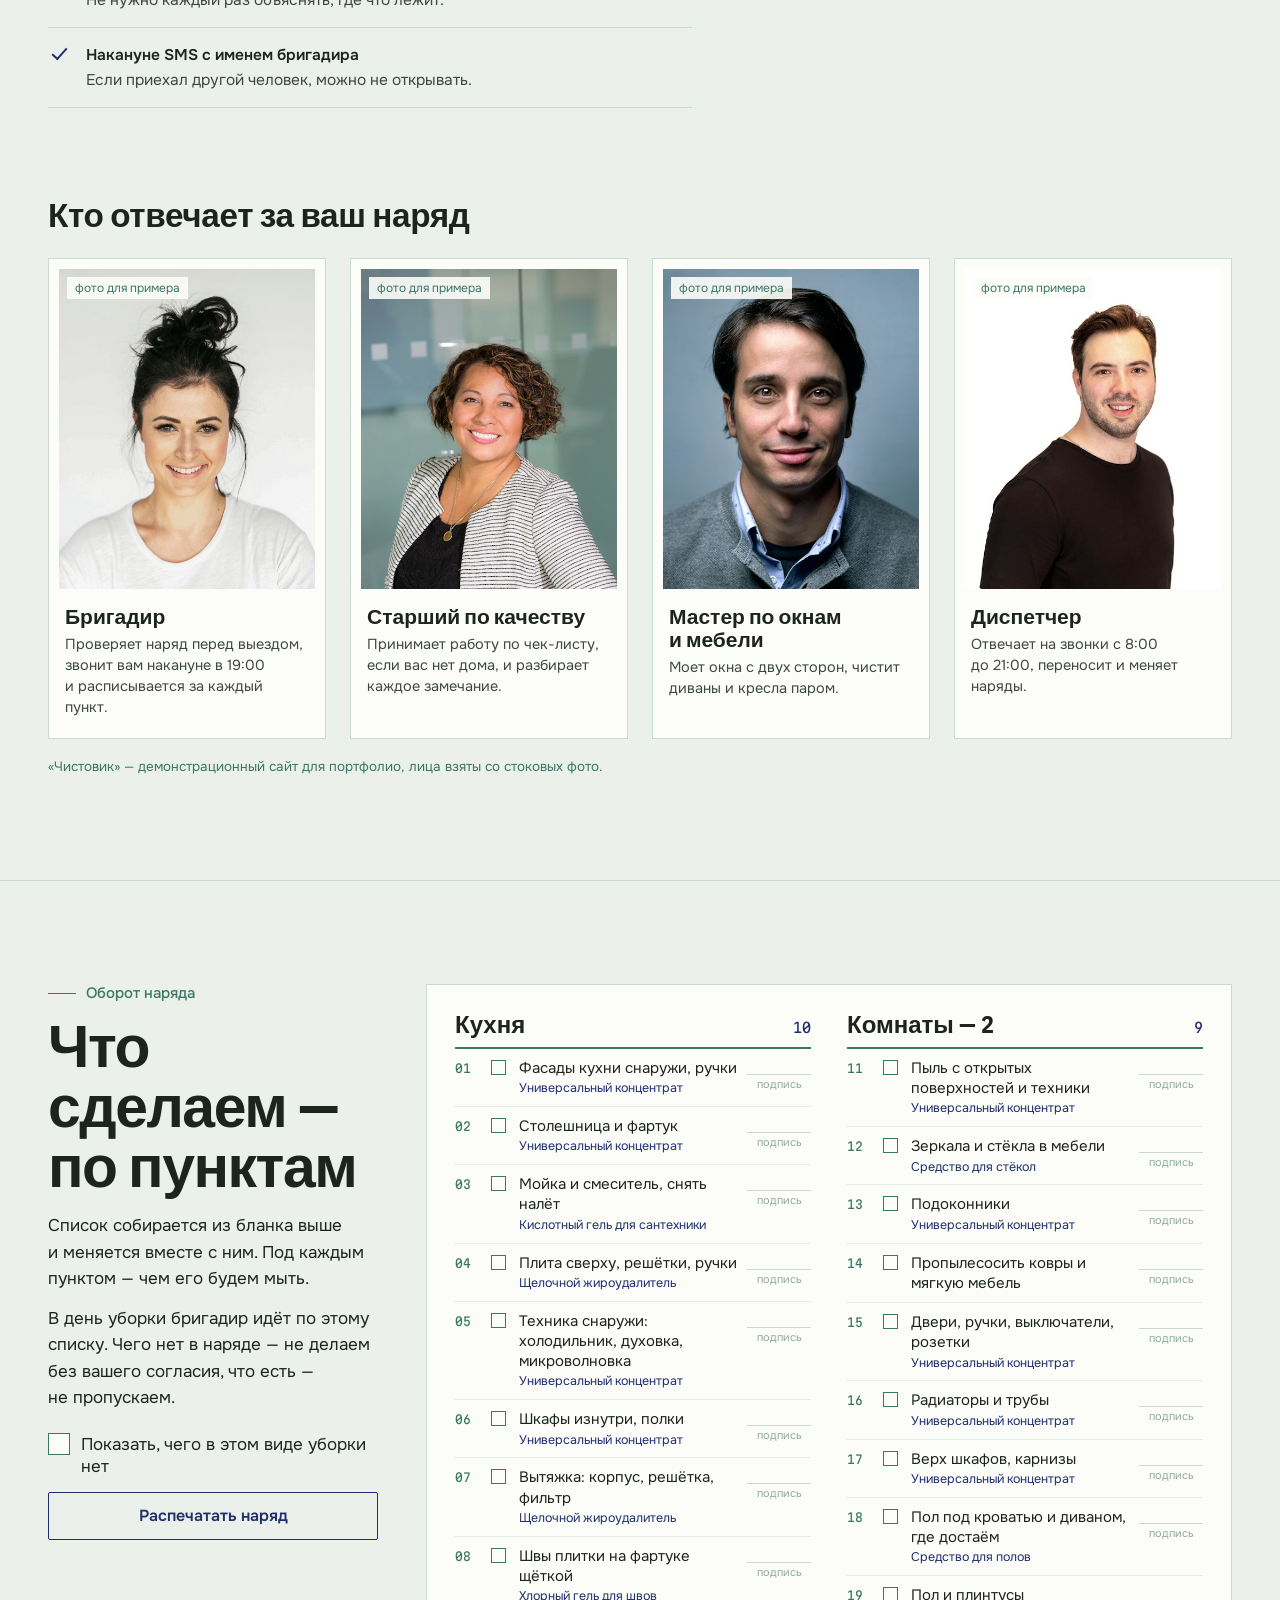
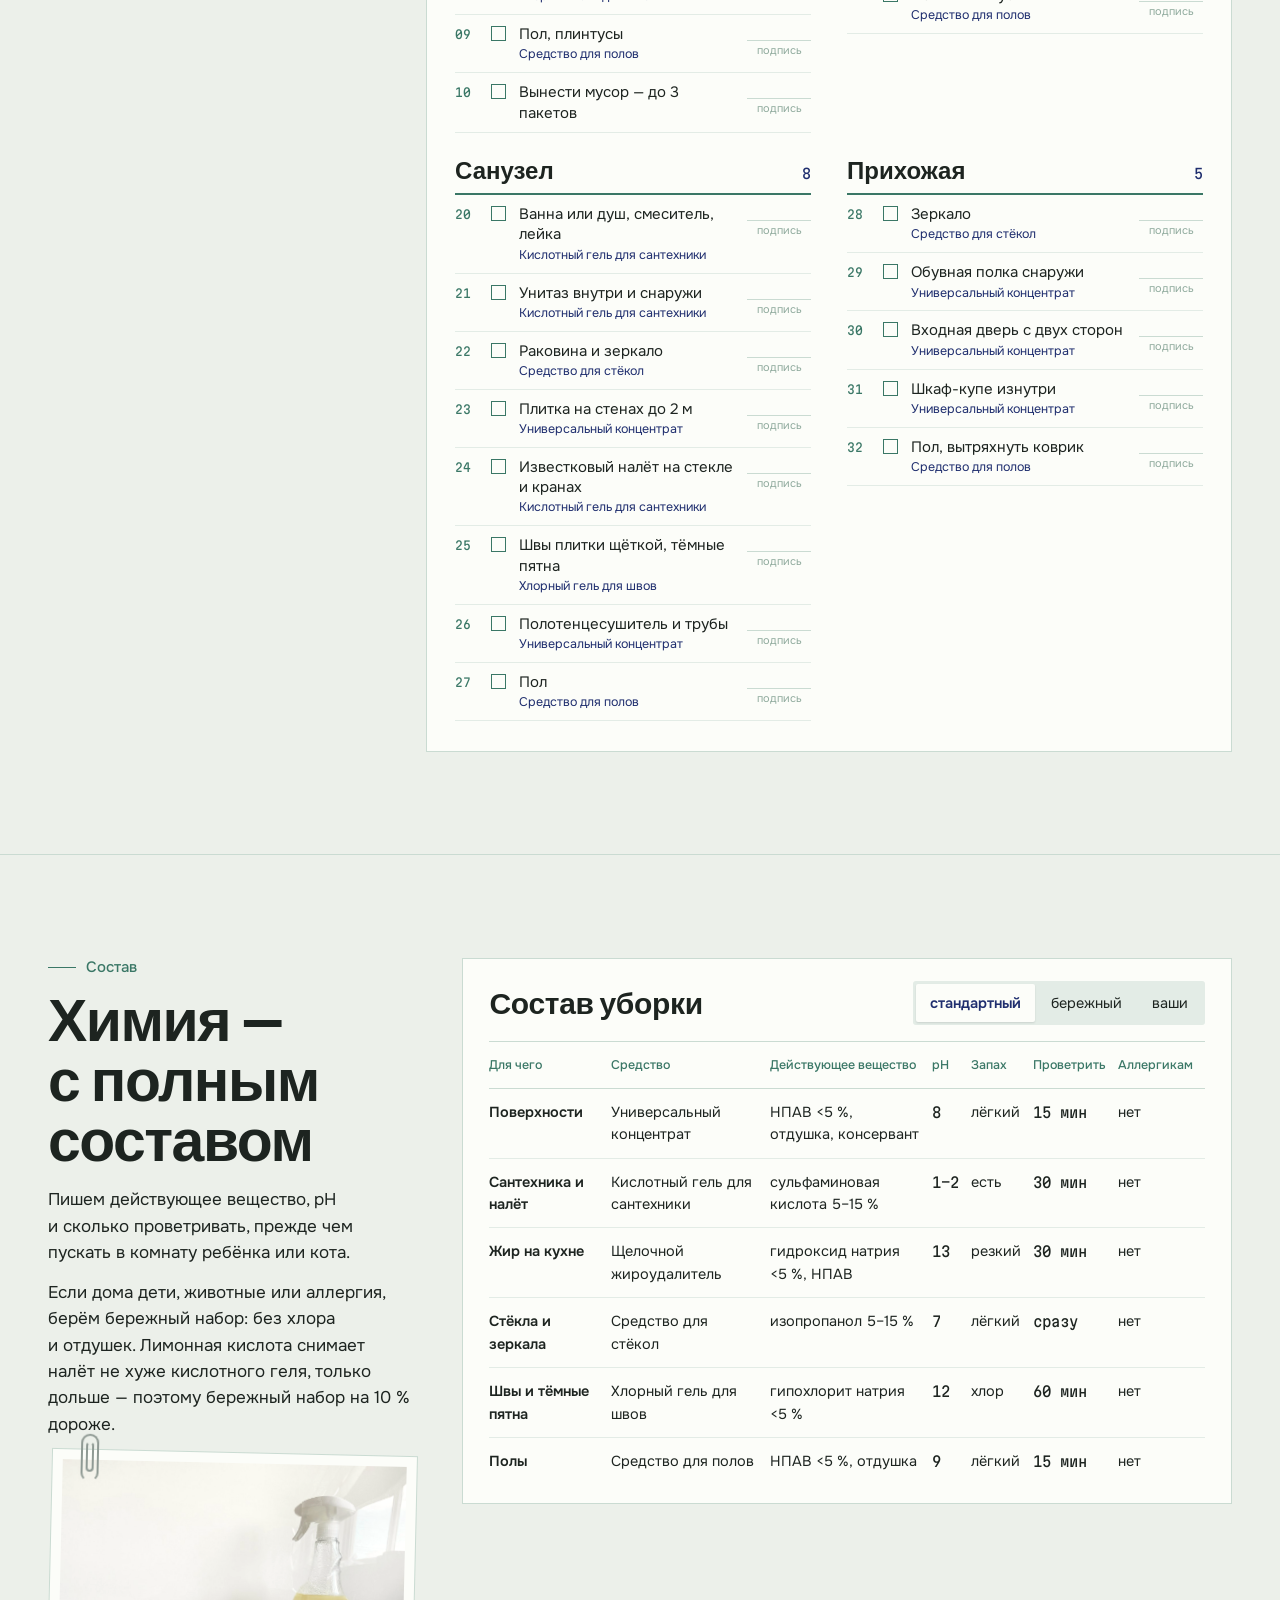
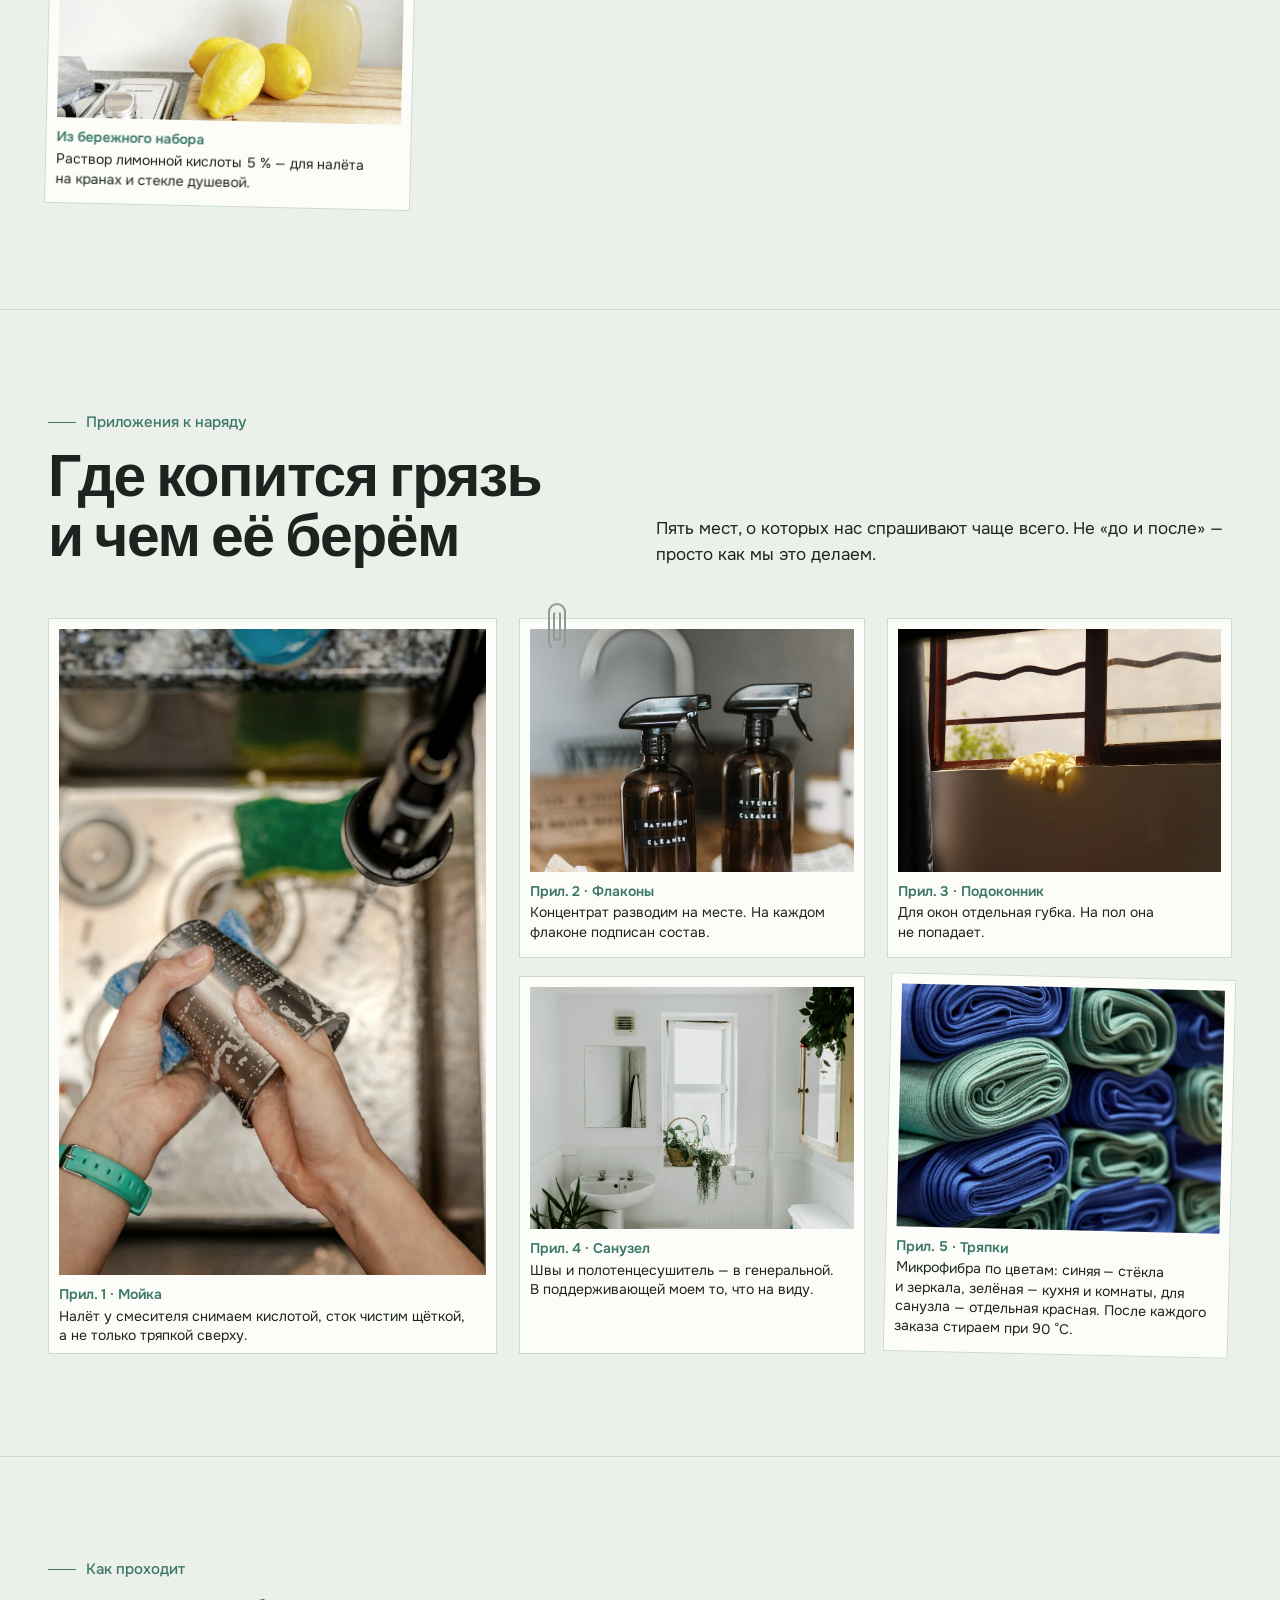
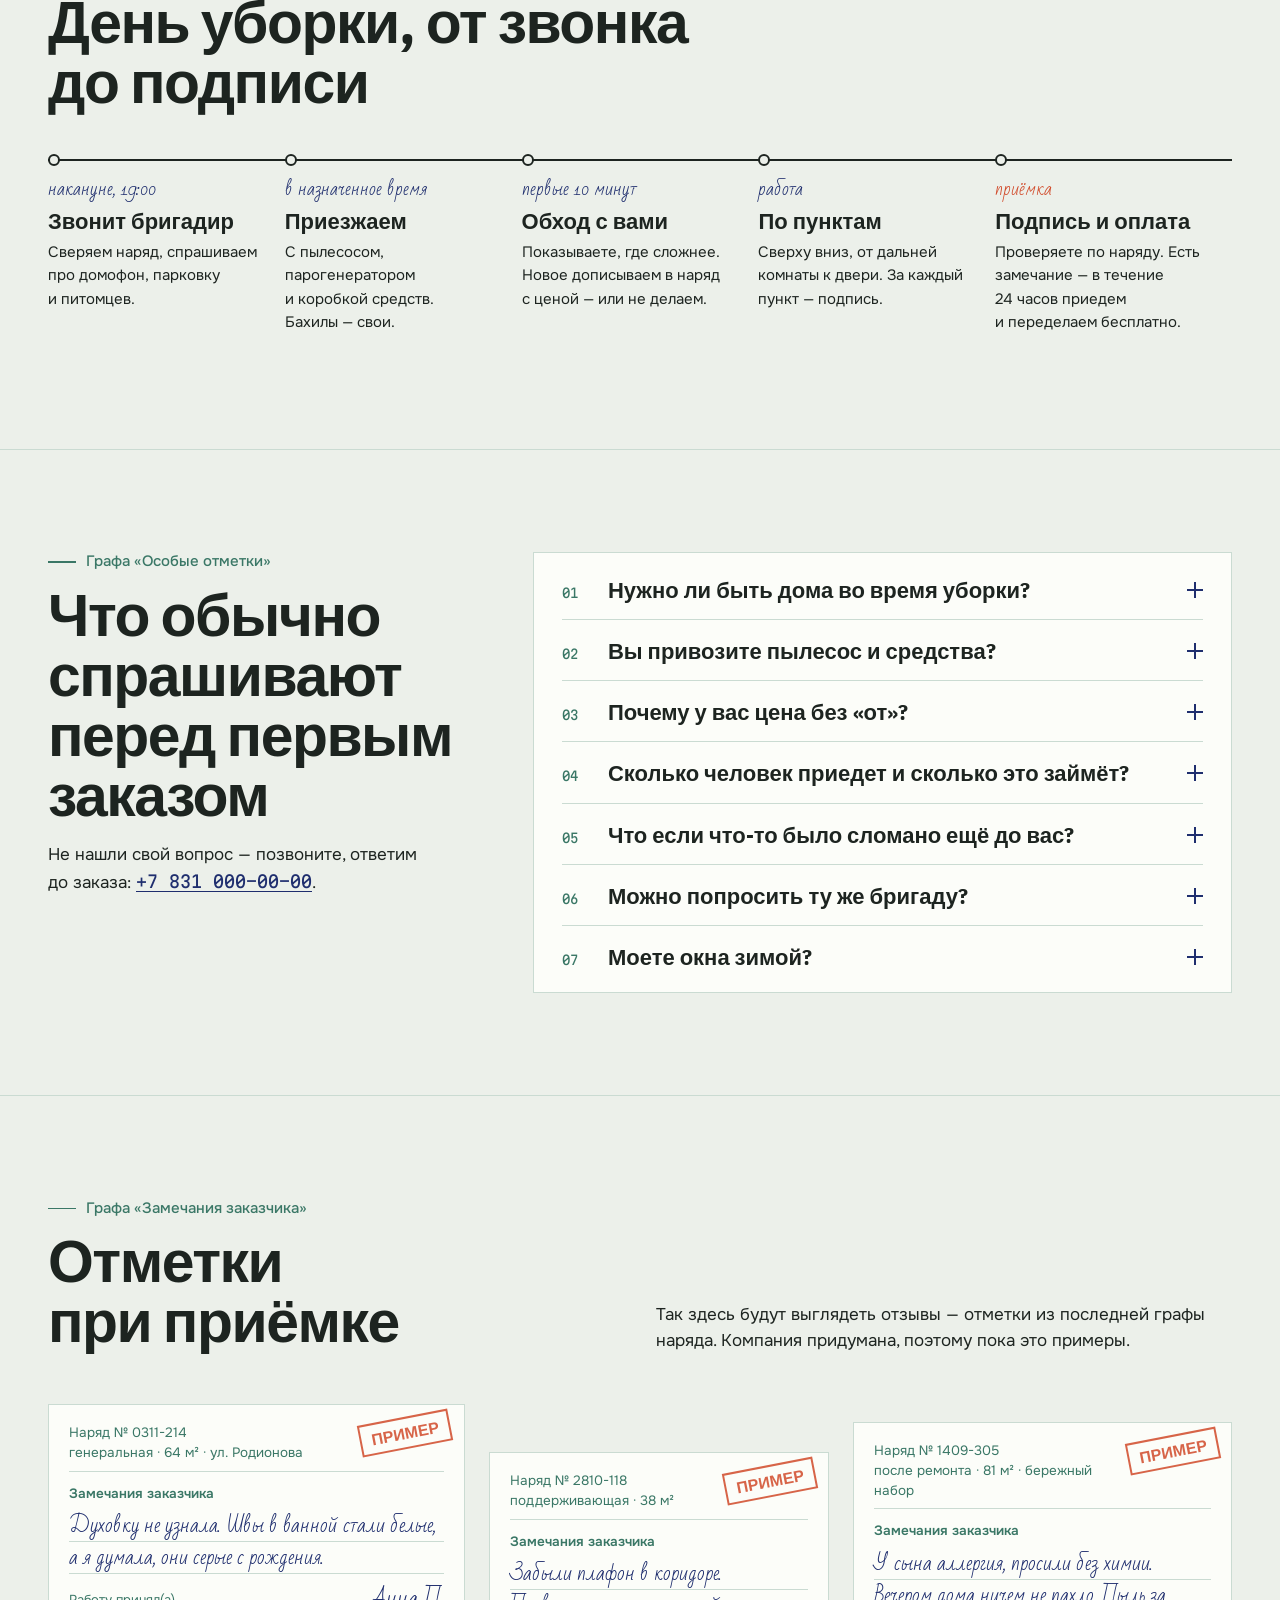
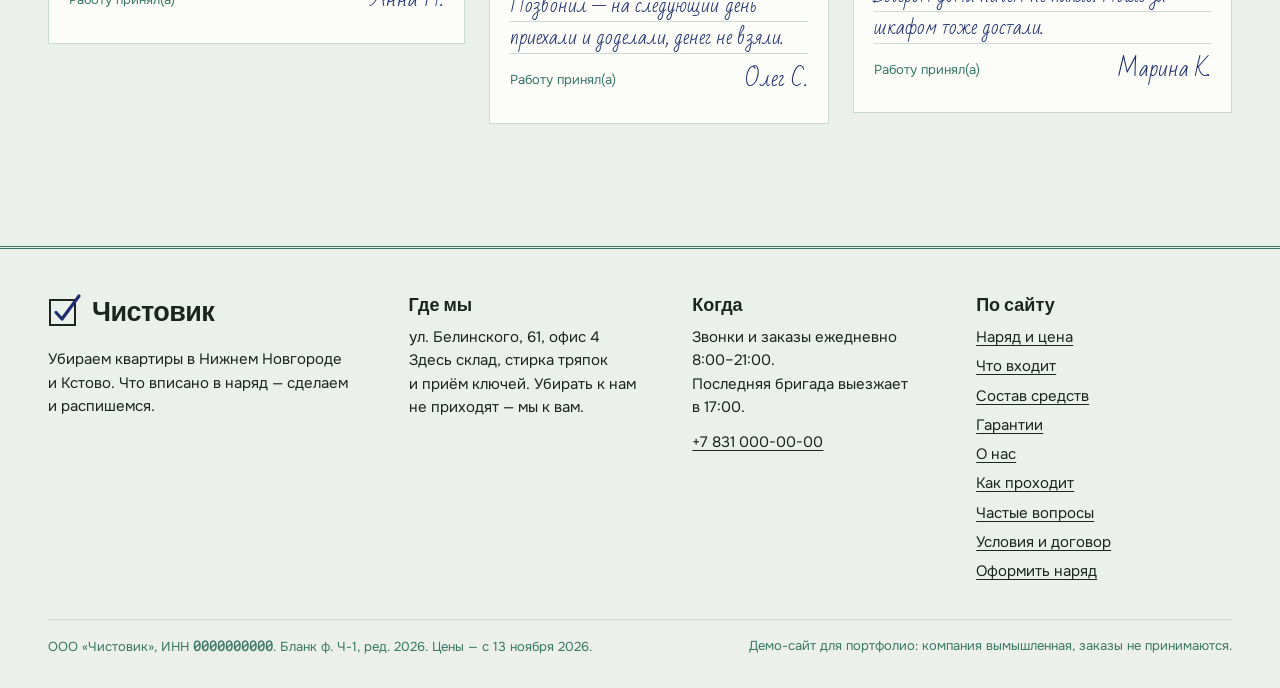
==== commit 323b866d: "Состав без чёрной рамки, «О нас» в стиле сайта, анимации видны при выключенных эффектах Windows Co-A" ====
--- a/index.html
+++ b/index.html
@@ -17,8 +17,8 @@
 <link rel="apple-touch-icon" href="img/apple-touch-icon.png">
 <link rel="preload" href="fonts/ibm-plex-sans-condensed-700-cyrillic-ext.woff2" as="font" type="font/woff2" crossorigin>
 <link rel="preload" href="fonts/onest-400-cyrillic.woff2" as="font" type="font/woff2" crossorigin>
-<link rel="stylesheet" href="css/fonts.css?v=10">
-<link rel="stylesheet" href="css/site.css?v=10">
+<link rel="stylesheet" href="css/fonts.css?v=11">
+<link rel="stylesheet" href="css/site.css?v=11">
 </head>
 <body class="has-bar">
 <a class="skip" href="#naryad">К бланку наряда</a>
@@ -99,10 +99,9 @@
   <section class="sec sec--line about-sec" id="o-nas" aria-labelledby="about-h">
     <div class="wrap">
       <div class="about">
-        <figure class="about__ph"><img src="img/photo/rabota.jpg" alt="Сотрудница в зелёной форме и перчатках чистит пылесосом мягкую мебель" width="1100" height="733" loading="lazy"><figcaption>Фото для примера</figcaption></figure>
         <div class="about__txt">
           <p class="kicker">О&nbsp;нас</p>
-          <h2 class="h2" id="about-h">Небольшая клининговая компания с&nbsp;офисом на&nbsp;Белинского,&nbsp;61</h2>
+          <h2 class="h2" id="about-h">Небольшая компания с&nbsp;офисом на&nbsp;Белинского,&nbsp;61</h2>
           <p>Убираем квартиры в&nbsp;Нижнем Новгороде и&nbsp;Кстово. Каждый наряд ведёт один бригадир: он&nbsp;знает вашу квартиру и&nbsp;отвечает за&nbsp;результат своей подписью.</p>
           <ul class="about__list">
             <li><b>Все сотрудники в&nbsp;штате</b>Трудовой договор и&nbsp;проверка документов при найме. Случайных людей с&nbsp;объявлений не&nbsp;отправляем.</li>
@@ -111,6 +110,7 @@
             <li><b>Накануне SMS с&nbsp;именем бригадира</b>Если приехал другой человек, можно не&nbsp;открывать.</li>
           </ul>
         </div>
+        <figure class="about__ph"><img src="img/photo/rabota.jpg" alt="Сотрудница в зелёной форме и перчатках чистит пылесосом мягкую мебель" width="1100" height="733" loading="lazy"><figcaption><b>Фото для примера</b>Так выглядит работа бригады: форма, перчатки, своя техника.</figcaption></figure>
       </div>
       <div class="team">
         <h3 class="team__h">Кто отвечает за&nbsp;ваш наряд</h3>
@@ -309,10 +309,10 @@
 
 <div class="mbar" id="mbar" aria-label="Итог наряда"></div>
 
-<script src="js/data.js?v=10"></script>
-<script src="js/engine.js?v=10"></script>
-<script src="js/blank.js?v=10"></script>
-<script src="js/ui.js?v=10"></script>
+<script src="js/data.js?v=11"></script>
+<script src="js/engine.js?v=11"></script>
+<script src="js/blank.js?v=11"></script>
+<script src="js/ui.js?v=11"></script>
 <script>
   Blank.mountForm(document.getElementById('blank'));
   Blank.mountStub(document.getElementById('stub'));
--- a/css/site.css
+++ b/css/site.css
@@ -292,18 +292,20 @@
 
 /* ---------- состав: этикетка ---------- */
 .sostav { display: grid; grid-template-columns: minmax(0, 1fr) minmax(0, 2.1fr); gap: 48px; align-items: start; }
-.label { background: var(--sheet); border: 2px solid var(--ink); padding: 18px 20px 20px; }
-.label__head { display: flex; flex-wrap: wrap; justify-content: space-between; align-items: center; gap: 12px; border-bottom: 8px solid var(--ink); padding-bottom: 12px; margin-bottom: 4px; }
-.label__head h3 { font-size: 32px; }
-.label__t { width: 100%; border-collapse: collapse; font-size: 14px; }
-.label__t th, .label__t td { text-align: left; padding: 9px 10px 9px 0; border-bottom: 1px solid var(--ink); vertical-align: top; }
-.label__t thead th { font-size: 12.5px; font-weight: 600; color: var(--print); border-bottom: 3px solid var(--ink); }
+.label { background: var(--sheet); border: 1px solid var(--rule); padding: 22px 26px 18px; }
+.label__head { display: flex; flex-wrap: wrap; justify-content: space-between; align-items: center; gap: 14px; border-bottom: 1px solid var(--rule); padding-bottom: 16px; margin-bottom: 2px; }
+.label__head h3 { font-size: 30px; }
+.label__t { width: 100%; border-collapse: collapse; font-size: 14.5px; }
+.label__t th, .label__t td { text-align: left; padding: 12px 12px 12px 0; border-bottom: 1px solid var(--rule-soft); vertical-align: top; }
+.label__t tbody tr:last-child th, .label__t tbody tr:last-child td { border-bottom: 0; }
+.label__t thead th { font-size: 12.5px; font-weight: 500; color: var(--print); border-bottom: 1px solid var(--rule); }
 .label__t tbody th { font-weight: 600; }
 .label__t .num { white-space: nowrap; }
 .label__own { padding: 20px 0 4px; font-size: 16px; }
-.tabs { display: flex; gap: 4px; }
-.tabs label span { display: inline-block; padding: 7px 12px; border: 1.5px solid var(--ink); font-size: 14px; cursor: pointer; }
-.tabs input:checked + span { background: var(--ink); color: var(--sheet); }
+.tabs { display: inline-flex; gap: 2px; padding: 3px; background: var(--rule-soft); border-radius: 3px; }
+.tabs label span { display: inline-block; padding: 8px 14px; font-size: 14.5px; color: var(--ink); border-radius: 2px; cursor: pointer; transition: background .15s, color .15s; }
+.tabs label:hover span { color: var(--pen); }
+.tabs input:checked + span { background: var(--sheet); color: var(--pen); font-weight: 600; box-shadow: 0 1px 2px rgba(29, 36, 32, .12); }
 .sostav__photo { margin-top: 26px; }
 
 /* ---------- фото: приложения к наряду ---------- */
@@ -509,9 +511,10 @@
   .rooms { grid-template-columns: 1fr; padding: 4px 16px 18px; margin: 0 calc(var(--gut) * -1 + 6px); }
   .it { grid-template-columns: 24px 16px 1fr; }
   .it__sign { display: none; }
-  .label { padding: 14px 12px; margin: 0 calc(var(--gut) * -1 + 6px); }
+  .label { padding: 16px 16px 8px; margin: 0 calc(var(--gut) * -1 + 6px); }
   .label__t thead { display: none; }
-  .label__t tr { display: grid; grid-template-columns: 1fr 1fr; gap: 2px 12px; padding: 10px 0; border-bottom: 1px solid var(--ink); }
+  .label__t tr { display: grid; grid-template-columns: 1fr 1fr; gap: 2px 12px; padding: 14px 0; border-bottom: 1px solid var(--rule-soft); }
+  .label__t tr:last-child { border-bottom: 0; }
   .label__t th, .label__t td { border: 0; padding: 0; }
   .label__t tbody th { grid-column: 1 / -1; font-size: 15px; }
   .label__t td:nth-child(2) { grid-column: 1 / -1; }
@@ -563,6 +566,13 @@
 @media (prefers-reduced-motion: reduce) {
   *, *::before, *::after { transition: none !important; animation: none !important; }
   html { scroll-behavior: auto; }
+  /* короткие разовые движения оставляем: лист ложится, галочка, корешок, штамп */
+  .cb { animation: cbIn .9s cubic-bezier(.2, .7, .25, 1) both !important; }
+  .tick path { transition: stroke-dashoffset .42s cubic-bezier(.6, .1, .3, 1) !important; }
+  .stub.is-tearing { animation: stubTear .82s cubic-bezier(.55, 0, .6, 1) forwards !important; }
+  .done.is-hit .stamp--big { animation: slam .5s .1s cubic-bezier(.5, 0, .75, 0) both !important; }
+  .done.is-hit { animation: jolt .42s .55s ease-out both !important; }
+  .demo[open] .demo__stamp { animation: stampIn .35s cubic-bezier(.3, 1.6, .5, 1) both !important; }
 }
 
 @media print {
@@ -788,15 +798,16 @@
 
 
 /* ---------- о нас ---------- */
-.about { display: grid; grid-template-columns: minmax(0, 1.05fr) minmax(0, 1fr); gap: clamp(32px, 5vw, 84px); align-items: center; }
-.about__ph { margin: 0; position: relative; }
-.about__ph img { display: block; width: 100%; height: auto; aspect-ratio: 6 / 5; object-fit: cover; object-position: 30% 50%; }
-.about__ph figcaption, .mate i { position: absolute; font-style: normal; font-size: 12px; line-height: 1; background: rgba(252, 253, 249, .9); color: var(--print); padding: 5px 8px; }
-.about__ph figcaption { left: 12px; bottom: 12px; }
-.about__txt > p:not(.kicker) { font-size: 17.5px; max-width: 34em; }
-.about__list { list-style: none; margin: 28px 0 0; padding: 0; border-top: 1px solid var(--rule); }
-.about__list li { position: relative; padding: 15px 0 15px 38px; border-bottom: 1px solid var(--rule); font-size: 15.5px; line-height: 1.45; color: #3d4842; }
-.about__list li::before { content: ""; position: absolute; left: 4px; top: 19px; width: 15px; height: 8px; border-left: 2.5px solid var(--pen); border-bottom: 2.5px solid var(--pen); transform: rotate(-48deg); }
+.about { display: grid; grid-template-columns: minmax(0, 1.15fr) minmax(0, .85fr); gap: clamp(36px, 5vw, 80px); align-items: start; }
+.about__ph { margin: 0; position: relative; background: var(--sheet); border: 1px solid var(--rule); padding: 10px 10px 14px; transform: rotate(-.8deg); }
+.about__ph img { display: block; width: 100%; height: auto; aspect-ratio: 5 / 4; object-fit: cover; object-position: 30% 50%; filter: saturate(.85) contrast(1.03); }
+.about__ph figcaption { position: static; margin-top: 10px; font-size: 14px; line-height: 1.4; color: var(--ink); }
+.about__ph figcaption b { display: block; font-weight: 600; color: var(--print); margin-bottom: 2px; }
+.mate i { position: absolute; font-style: normal; font-size: 12px; line-height: 1; background: rgba(252, 253, 249, .9); color: var(--print); padding: 5px 8px; }
+.about__txt > p:not(.kicker) { max-width: 32em; }
+.about__list { list-style: none; margin: 30px 0 0; padding: 0; border-top: 1px solid var(--rule); }
+.about__list li { position: relative; padding: 16px 0 16px 38px; border-bottom: 1px solid var(--rule); font-size: 15.5px; line-height: 1.45; color: #3d4842; }
+.about__list li::before { content: ""; position: absolute; left: 4px; top: 20px; width: 15px; height: 8px; border-left: 2.5px solid var(--pen); border-bottom: 2.5px solid var(--pen); transform: rotate(-48deg); }
 .about__list b { display: block; font-weight: 600; color: var(--ink); margin-bottom: 2px; }
 .team { margin-top: clamp(56px, 7vw, 96px); }
 .team__h { font-size: clamp(24px, 2.6vw, 34px); margin: 0 0 26px; }
@@ -810,6 +821,7 @@
 @media (max-width: 1100px) { .team__grid { grid-template-columns: repeat(2, minmax(0, 1fr)); } }
 @media (max-width: 820px) {
   .about { grid-template-columns: 1fr; gap: 28px; }
+  .about__ph { transform: none; }
   .about__ph img { aspect-ratio: 4 / 3; }
   .team__grid { gap: 12px; }
   .mate { padding: 6px 6px 14px; }
@@ -827,4 +839,3 @@
 .done.is-hit { animation: jolt .42s .55s ease-out both; }
 @keyframes slam { 0% { transform: rotate(-4deg) scale(2.6); opacity: 0; filter: blur(5px); } 60% { opacity: .6; filter: blur(1.5px); } 100% { transform: rotate(-11deg) scale(1); opacity: .85; filter: none; } }
 @keyframes jolt { 0%, 100% { transform: none; } 30% { transform: translateY(3px); } 65% { transform: translateY(-1px); } }
-.about .h2 { font-size: clamp(32px, 3.5vw, 50px); }
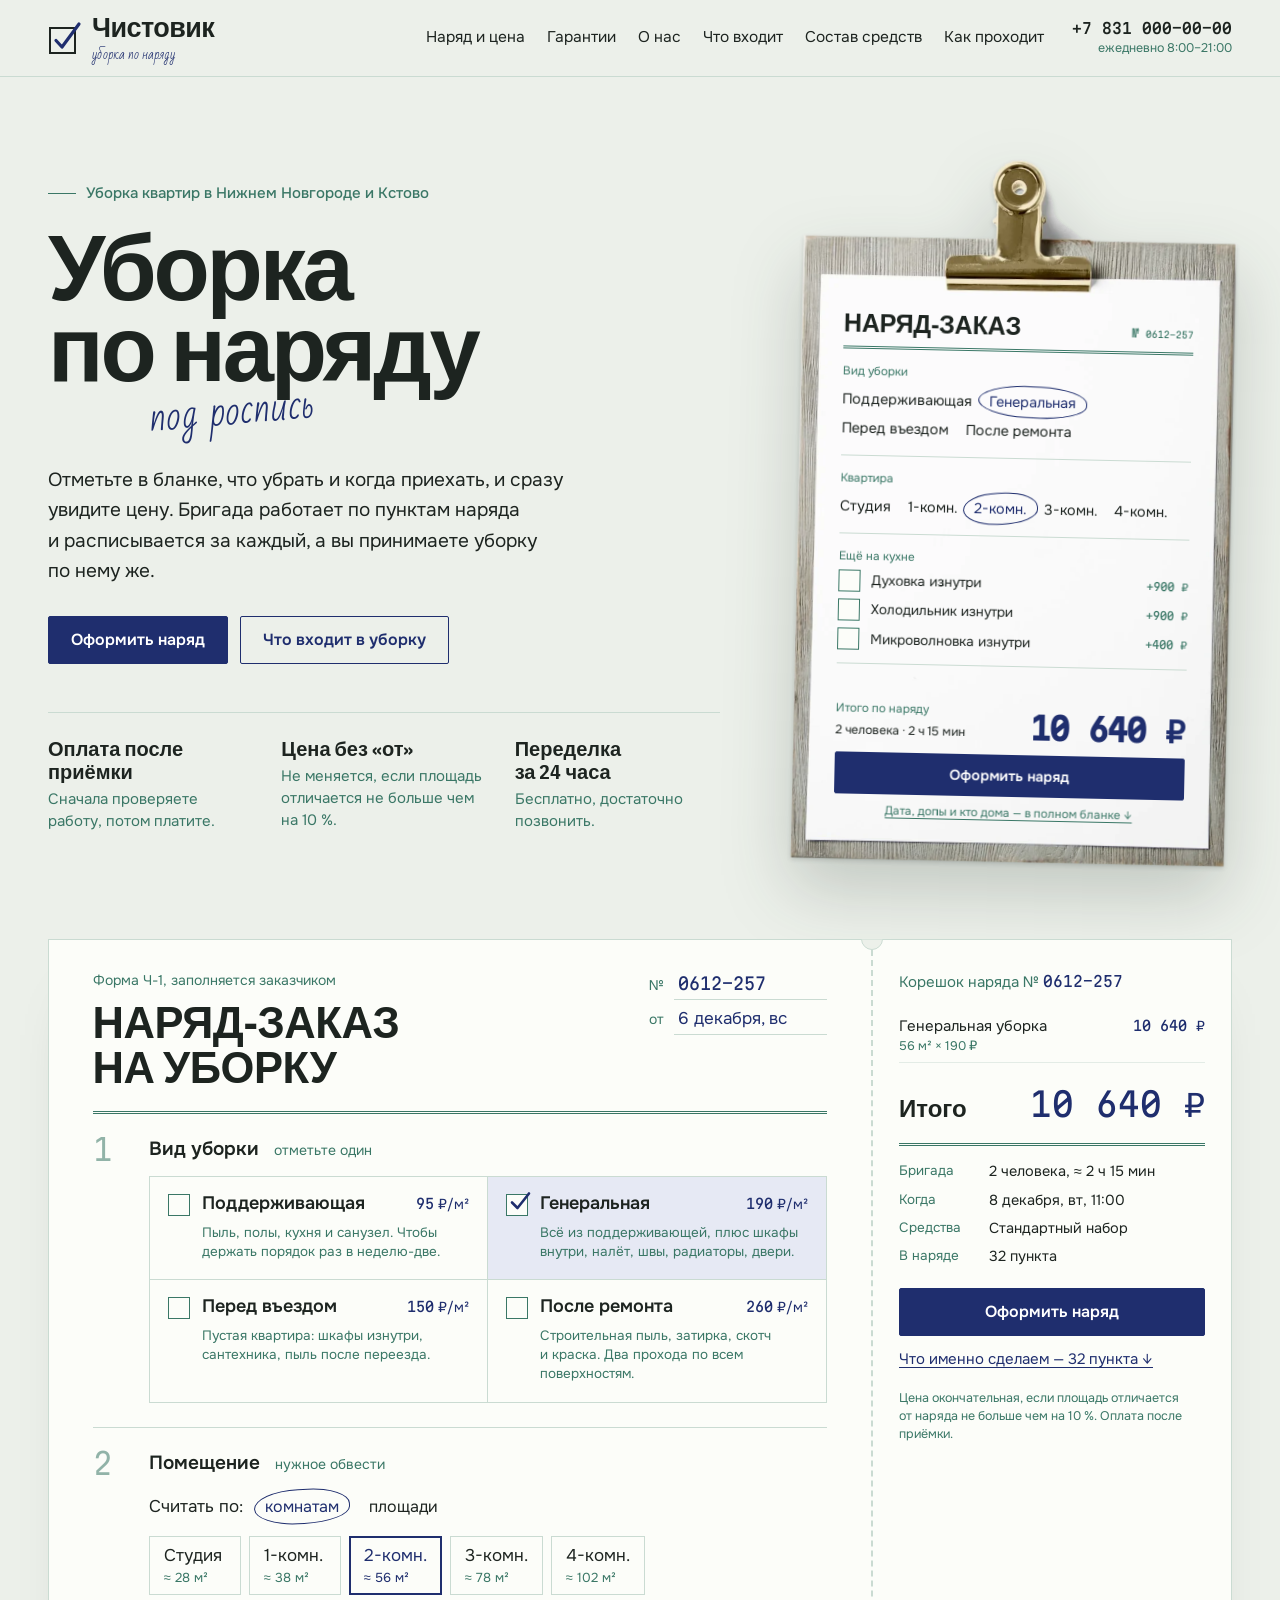
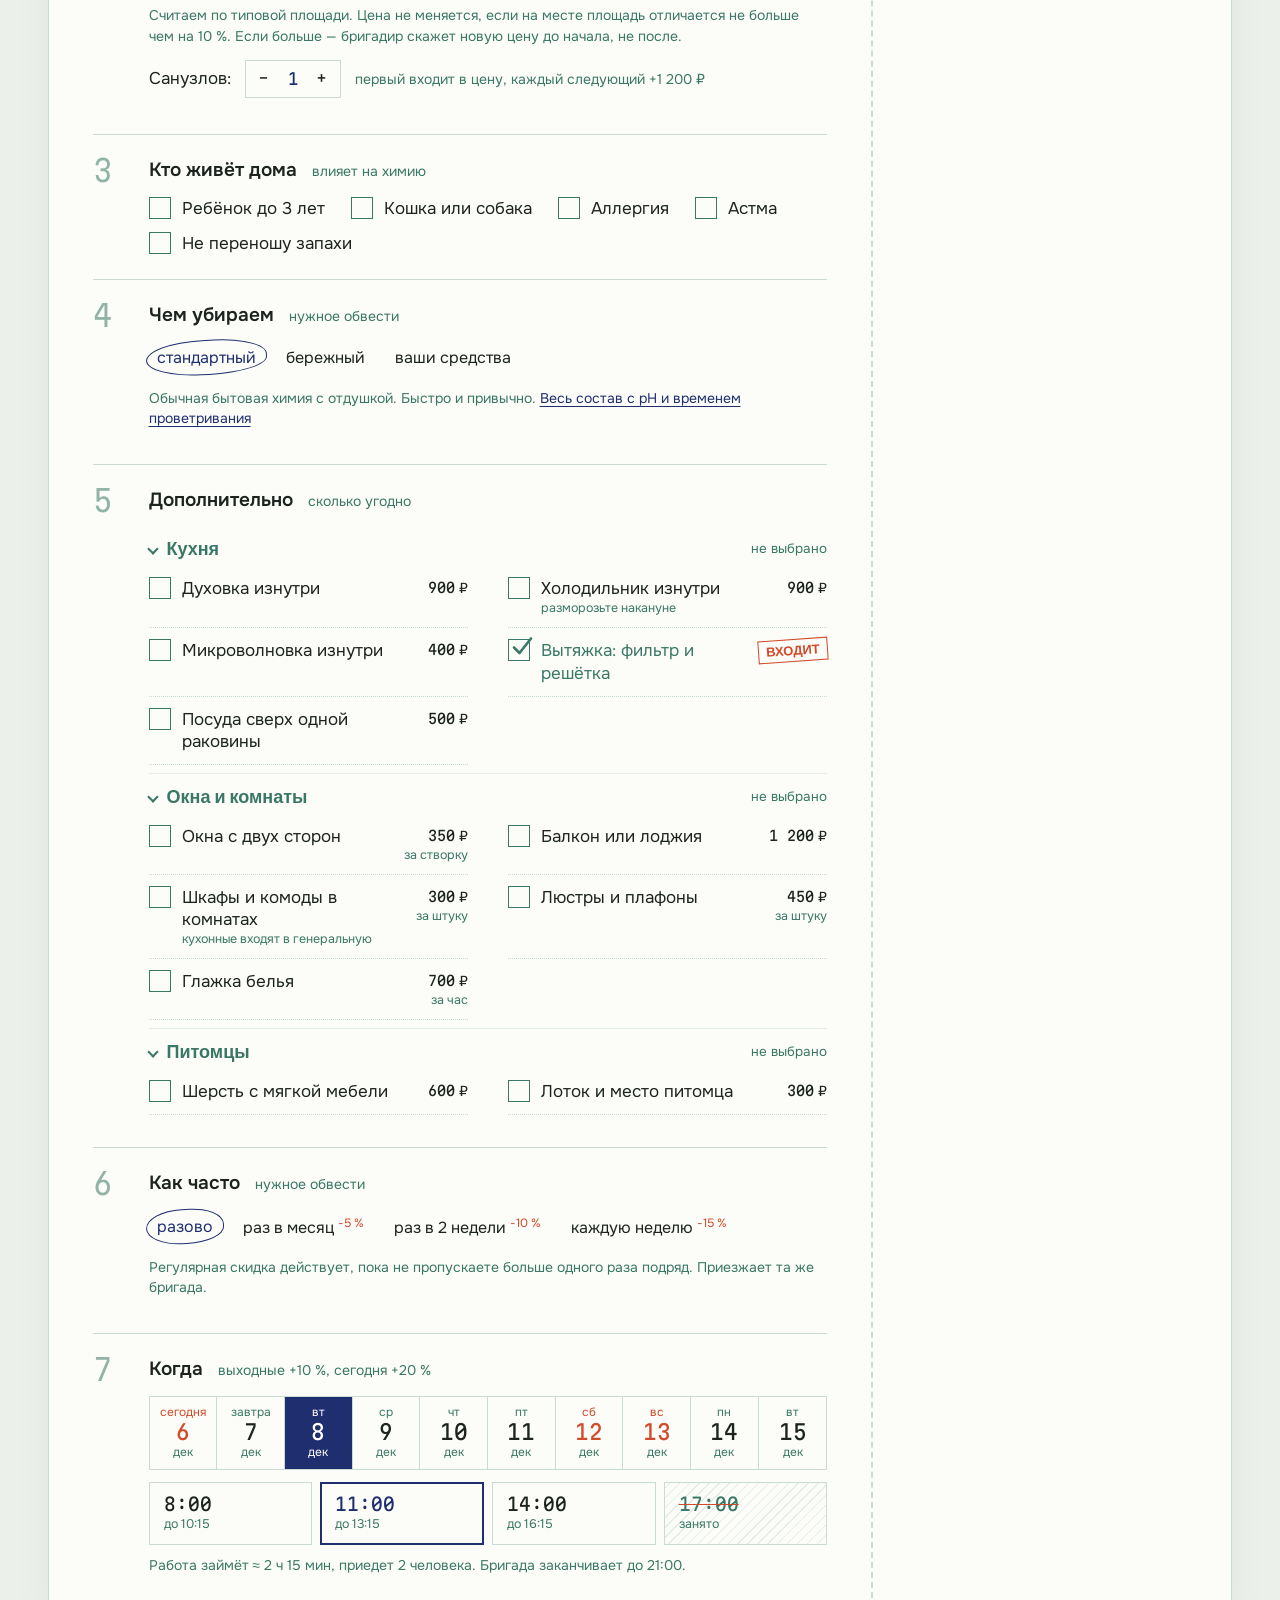
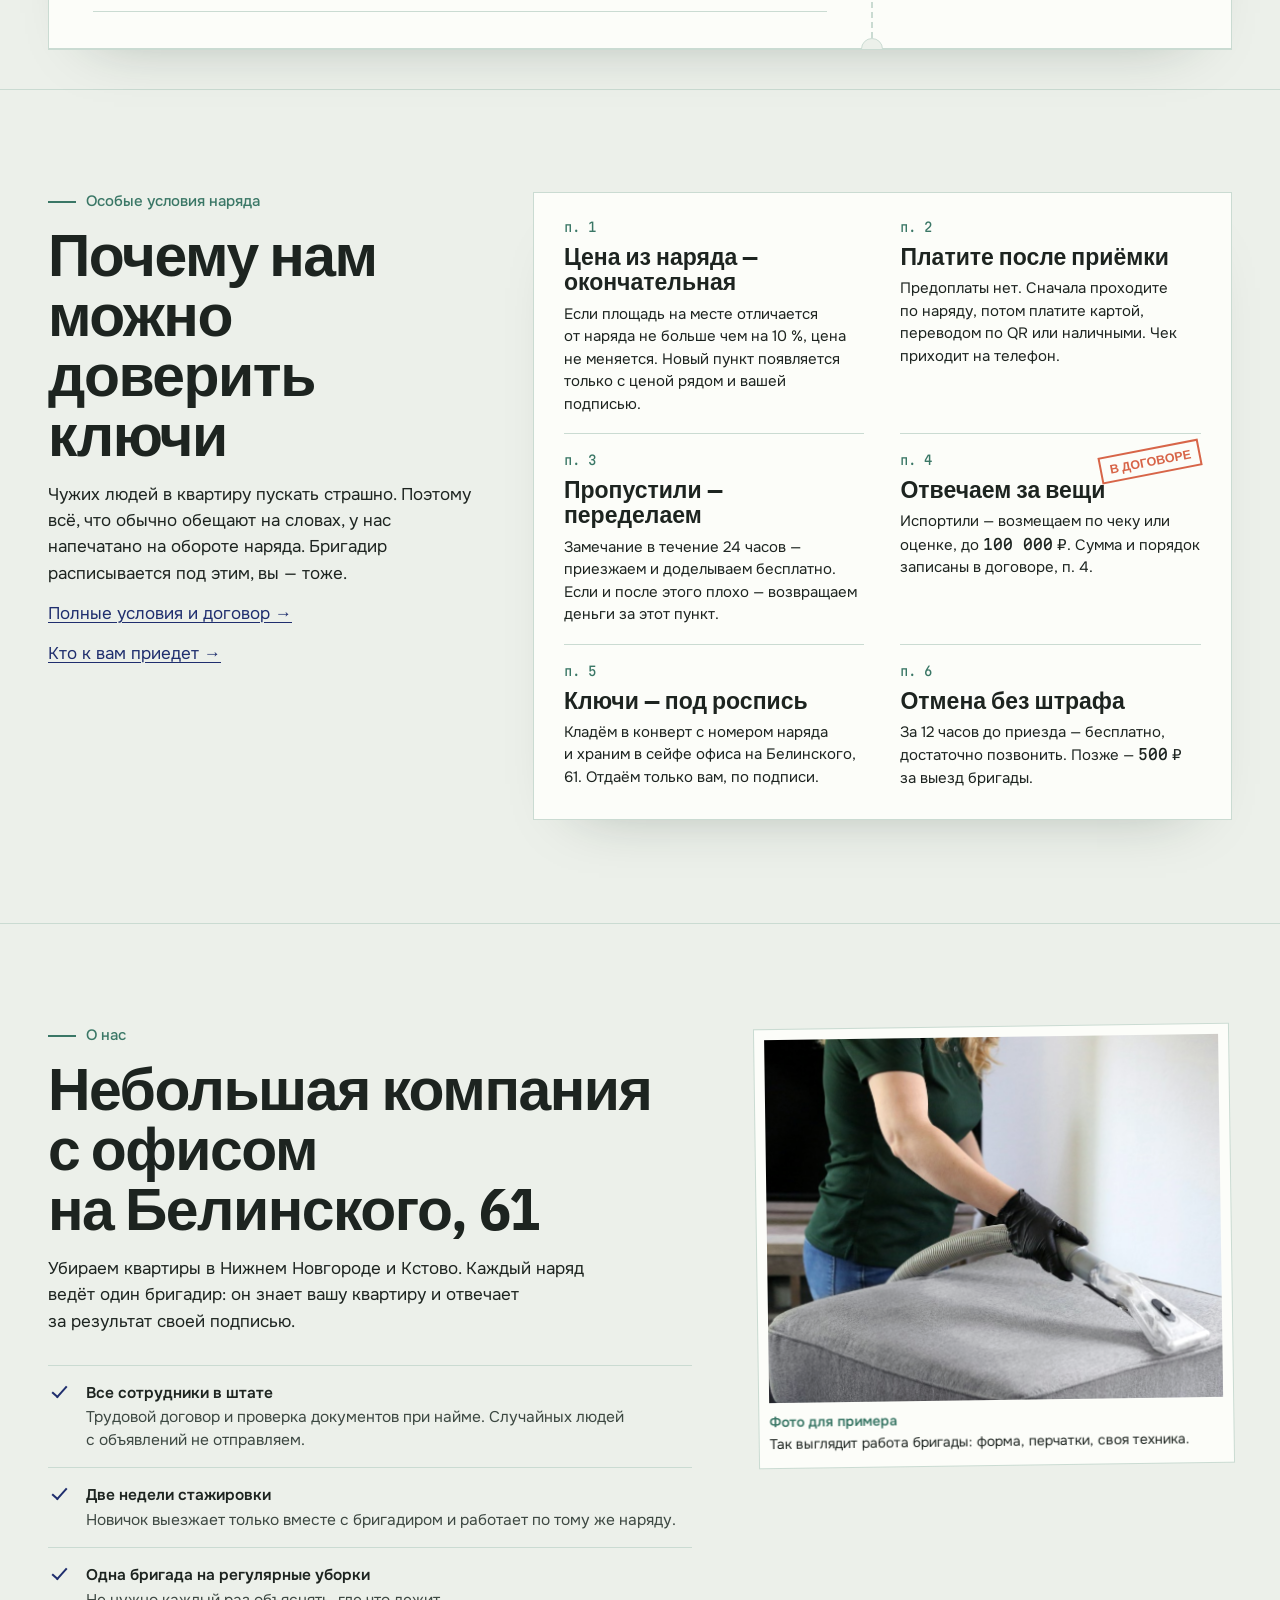
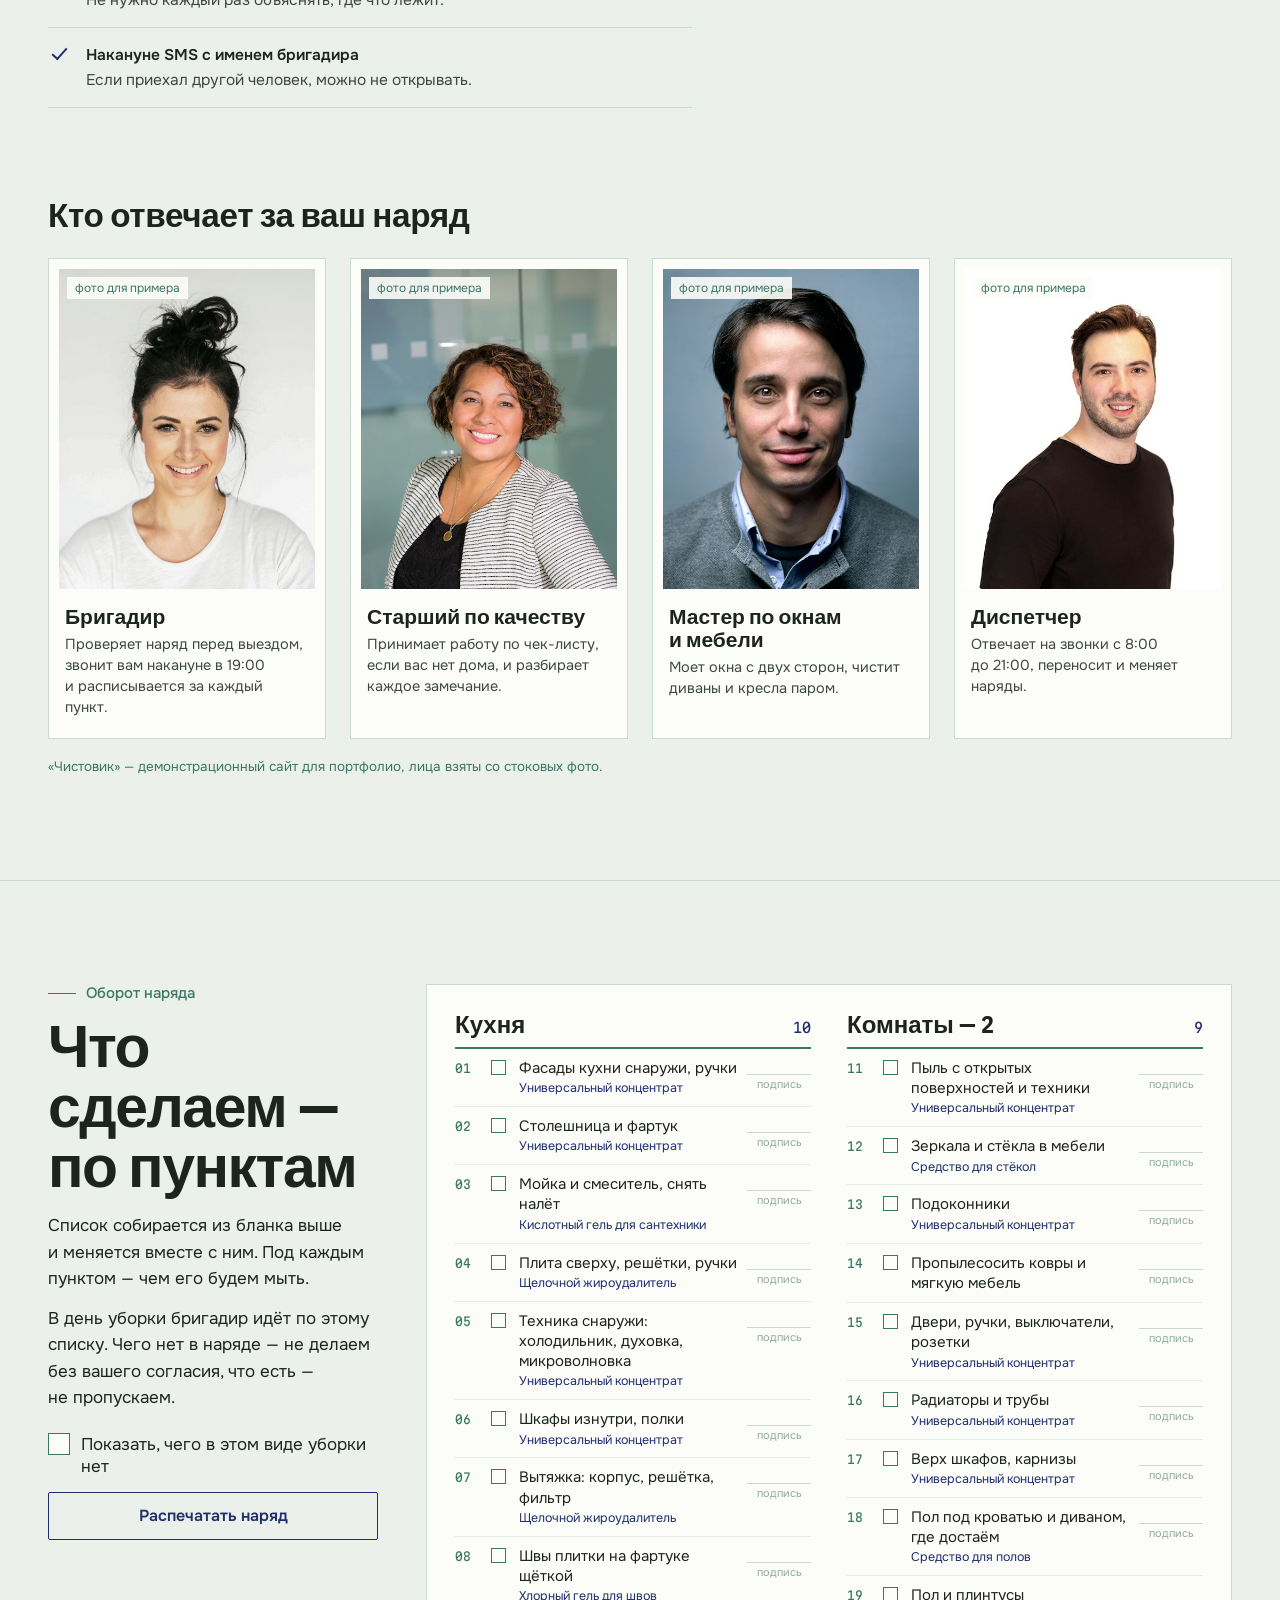
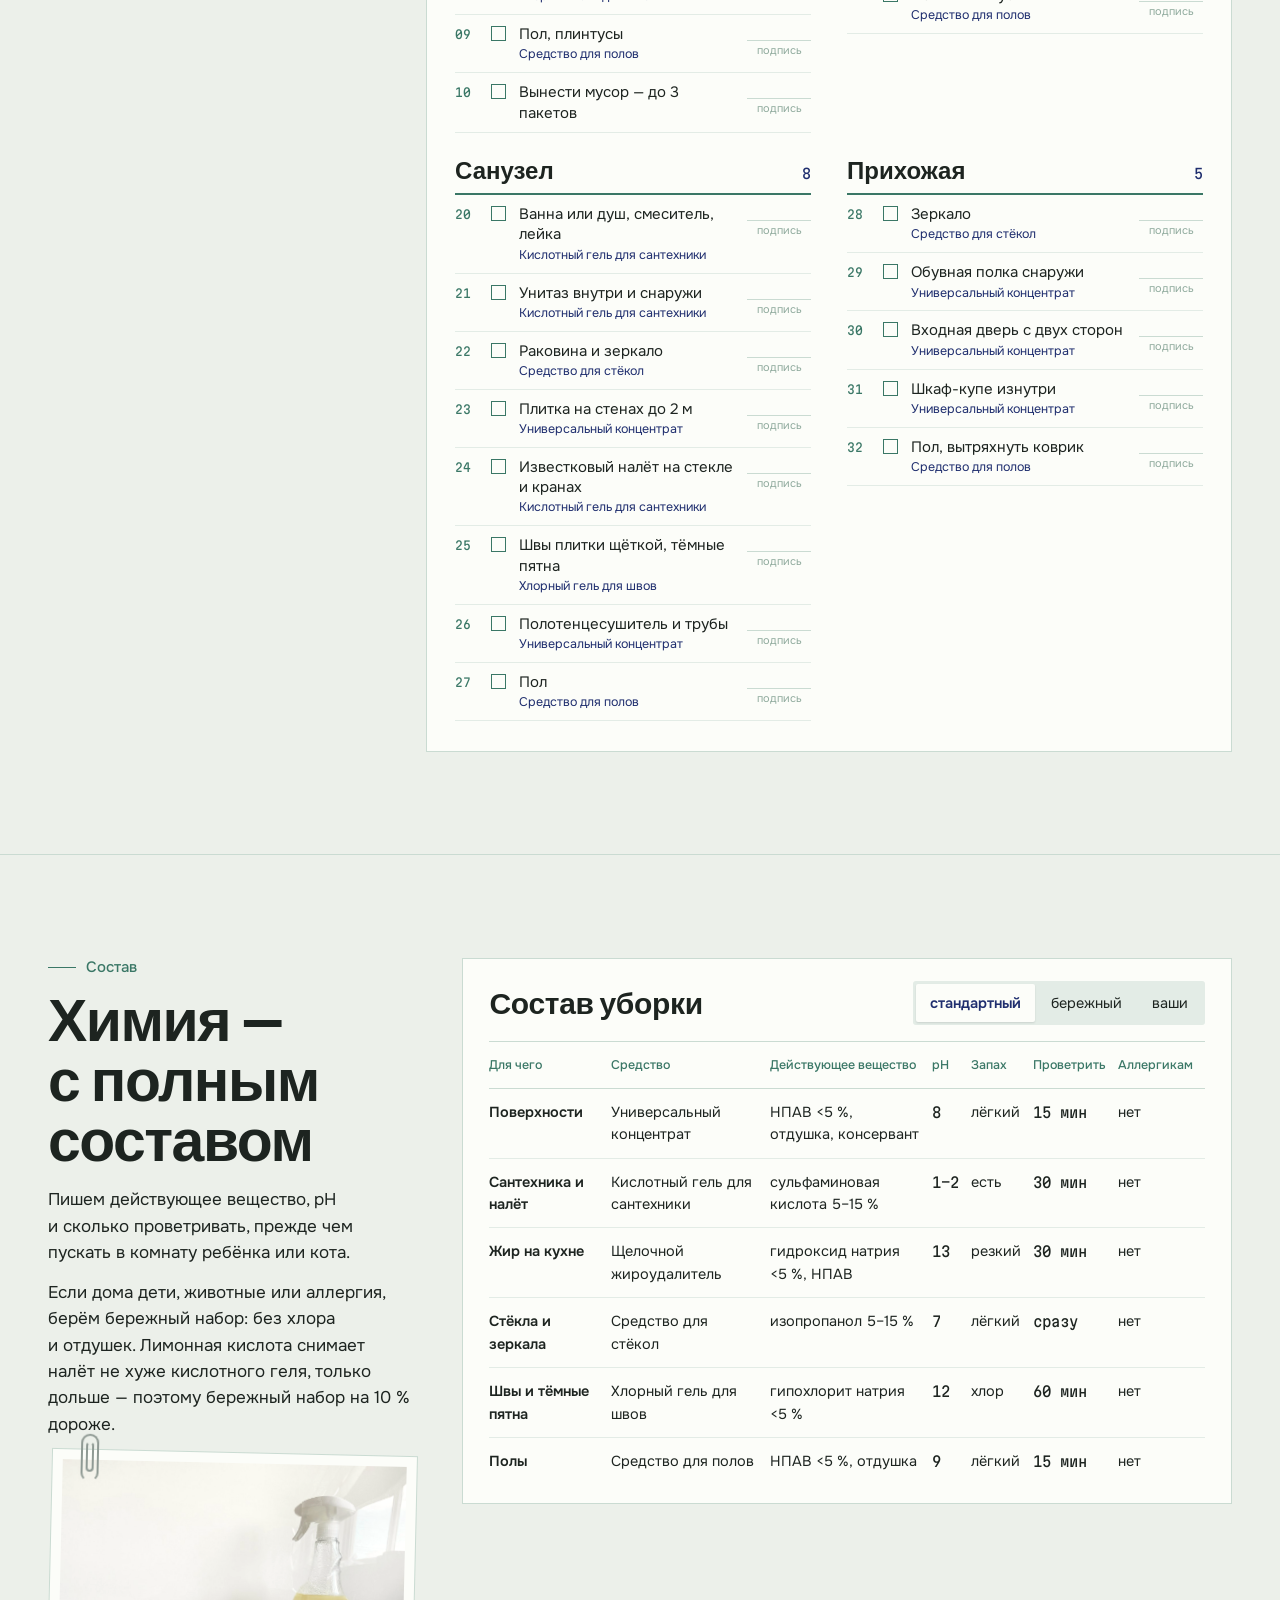
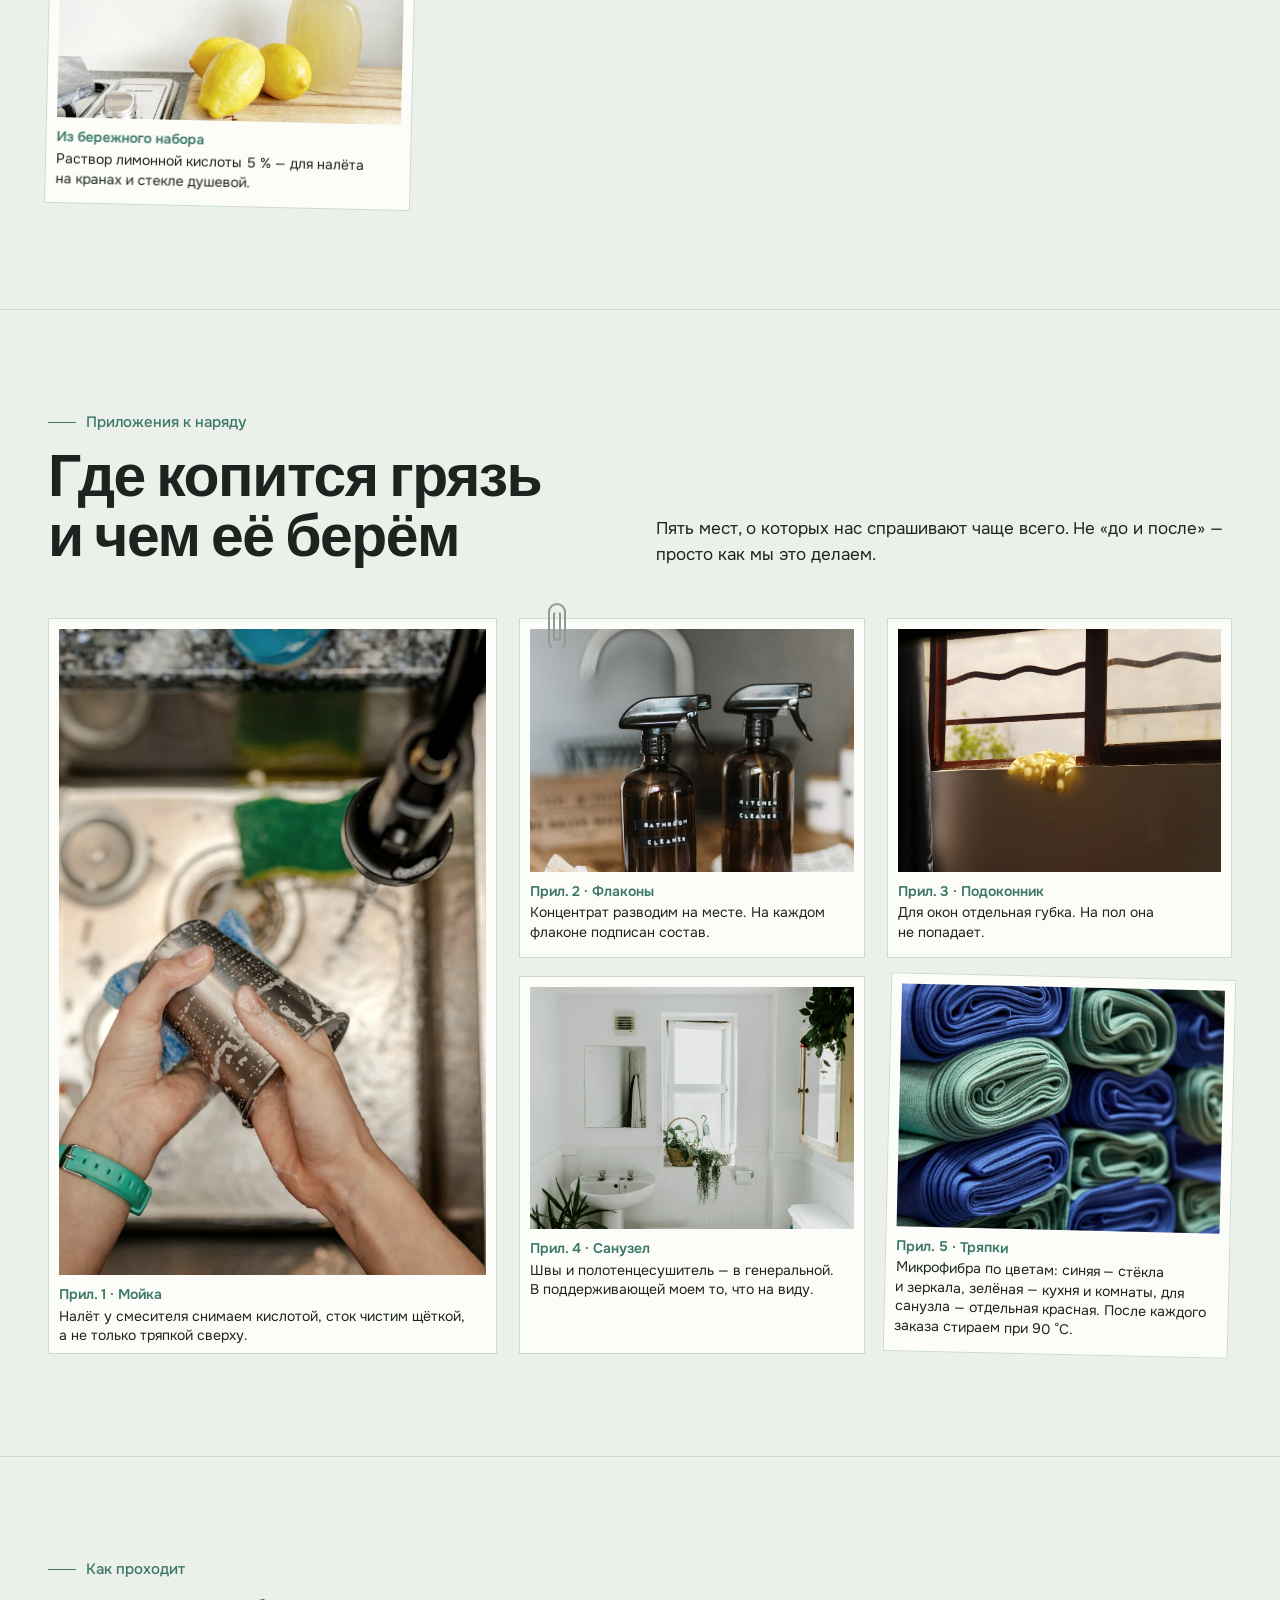
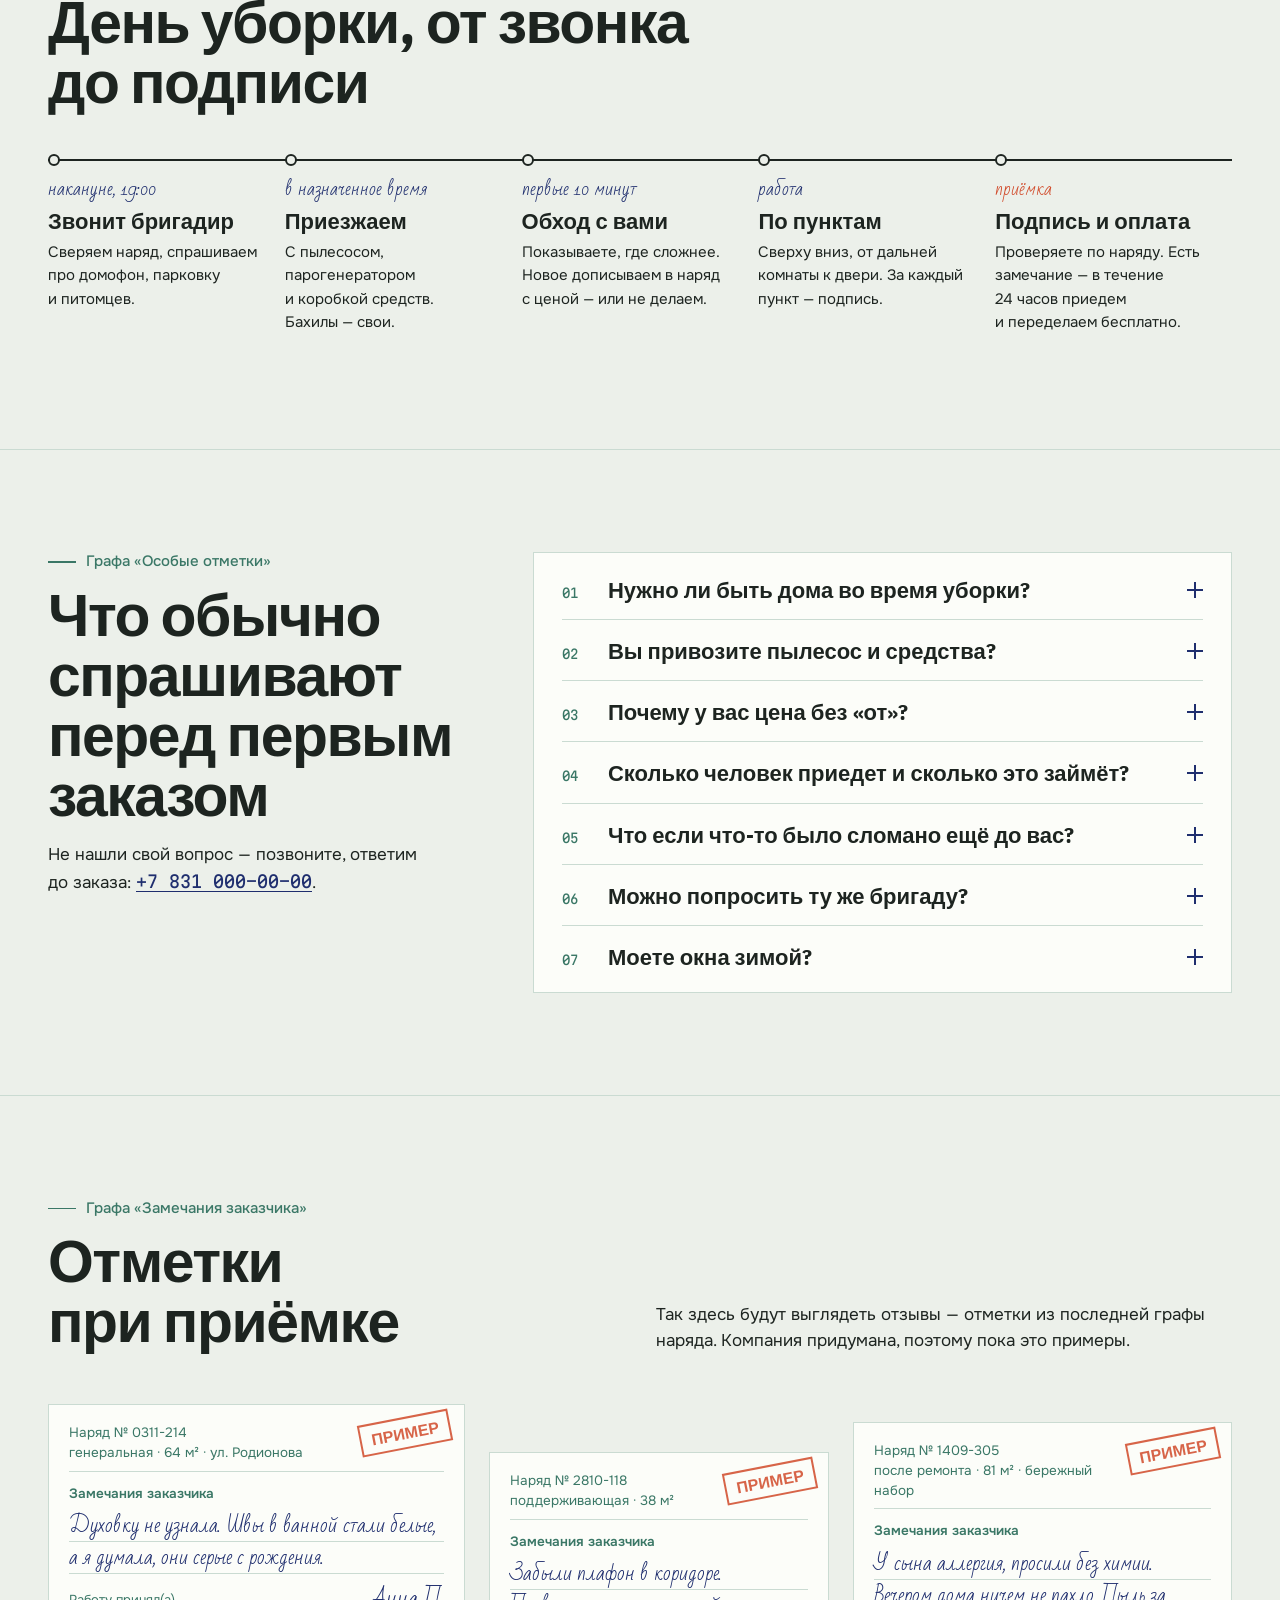
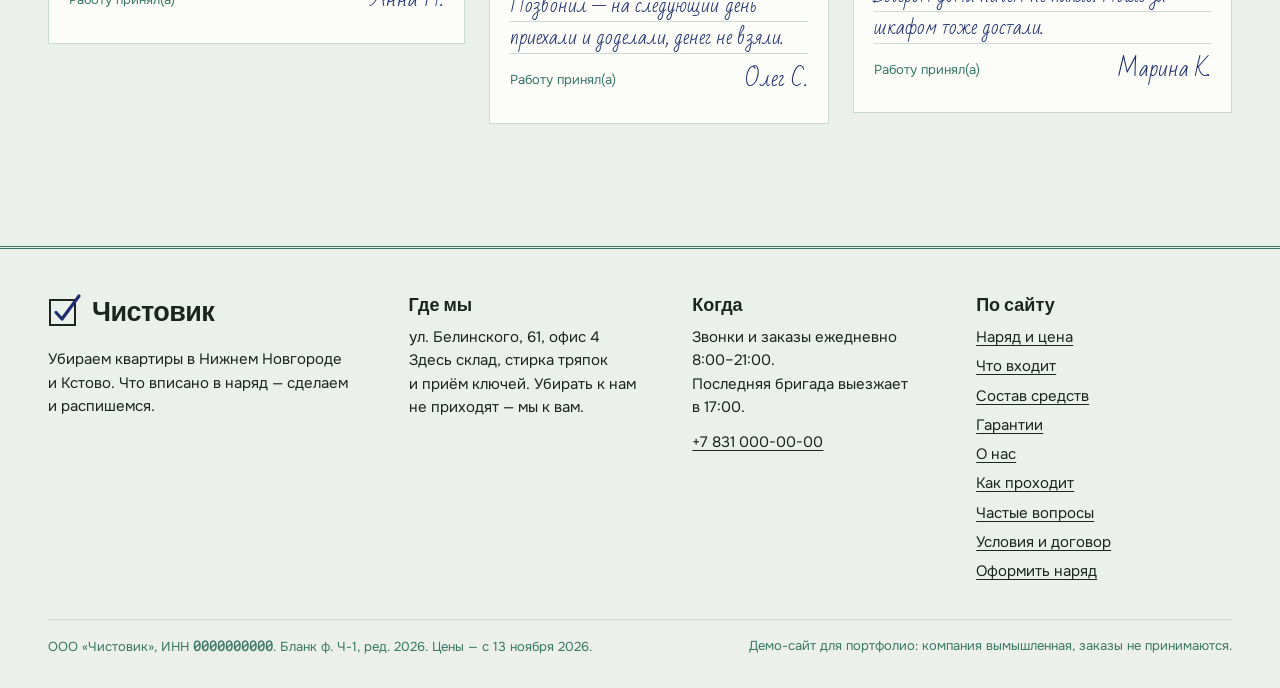
==== commit 422ce9d9: "Контакты не подставляются из прошлого визита, бледные примеры в полях, вариант «частный дом» без ква" ====
--- a/index.html
+++ b/index.html
@@ -17,8 +17,8 @@
 <link rel="apple-touch-icon" href="img/apple-touch-icon.png">
 <link rel="preload" href="fonts/ibm-plex-sans-condensed-700-cyrillic-ext.woff2" as="font" type="font/woff2" crossorigin>
 <link rel="preload" href="fonts/onest-400-cyrillic.woff2" as="font" type="font/woff2" crossorigin>
-<link rel="stylesheet" href="css/fonts.css?v=11">
-<link rel="stylesheet" href="css/site.css?v=11">
+<link rel="stylesheet" href="css/fonts.css?v=12">
+<link rel="stylesheet" href="css/site.css?v=12">
 </head>
 <body class="has-bar">
 <a class="skip" href="#naryad">К бланку наряда</a>
@@ -309,10 +309,10 @@
 
 <div class="mbar" id="mbar" aria-label="Итог наряда"></div>
 
-<script src="js/data.js?v=11"></script>
-<script src="js/engine.js?v=11"></script>
-<script src="js/blank.js?v=11"></script>
-<script src="js/ui.js?v=11"></script>
+<script src="js/data.js?v=12"></script>
+<script src="js/engine.js?v=12"></script>
+<script src="js/blank.js?v=12"></script>
+<script src="js/ui.js?v=12"></script>
 <script>
   Blank.mountForm(document.getElementById('blank'));
   Blank.mountStub(document.getElementById('stub'));
--- a/css/site.css
+++ b/css/site.css
@@ -426,6 +426,8 @@
   background-image: repeating-linear-gradient(transparent 0 30px, var(--rule-soft) 30px 31px); background-attachment: local; }
 .fld input:focus, .fld textarea:focus { outline: none; border-color: var(--pen); box-shadow: 0 1.5px 0 var(--pen); }
 .fld input[aria-invalid="true"] { border-color: var(--stamp); box-shadow: 0 1.5px 0 var(--stamp); }
+.fld input::placeholder, .fld textarea::placeholder { color: #A9BBB2; opacity: 1; }
+.fld [hidden], .fld-row [hidden], .fld[hidden] { display: none !important; }
 .fld .err { margin: 2px 0 0; font-size: 13.5px; }
 .fld-note { grid-column: span 6; font-size: 13.5px; color: var(--print); margin: 0; }
 .fld-row { grid-column: span 6; }
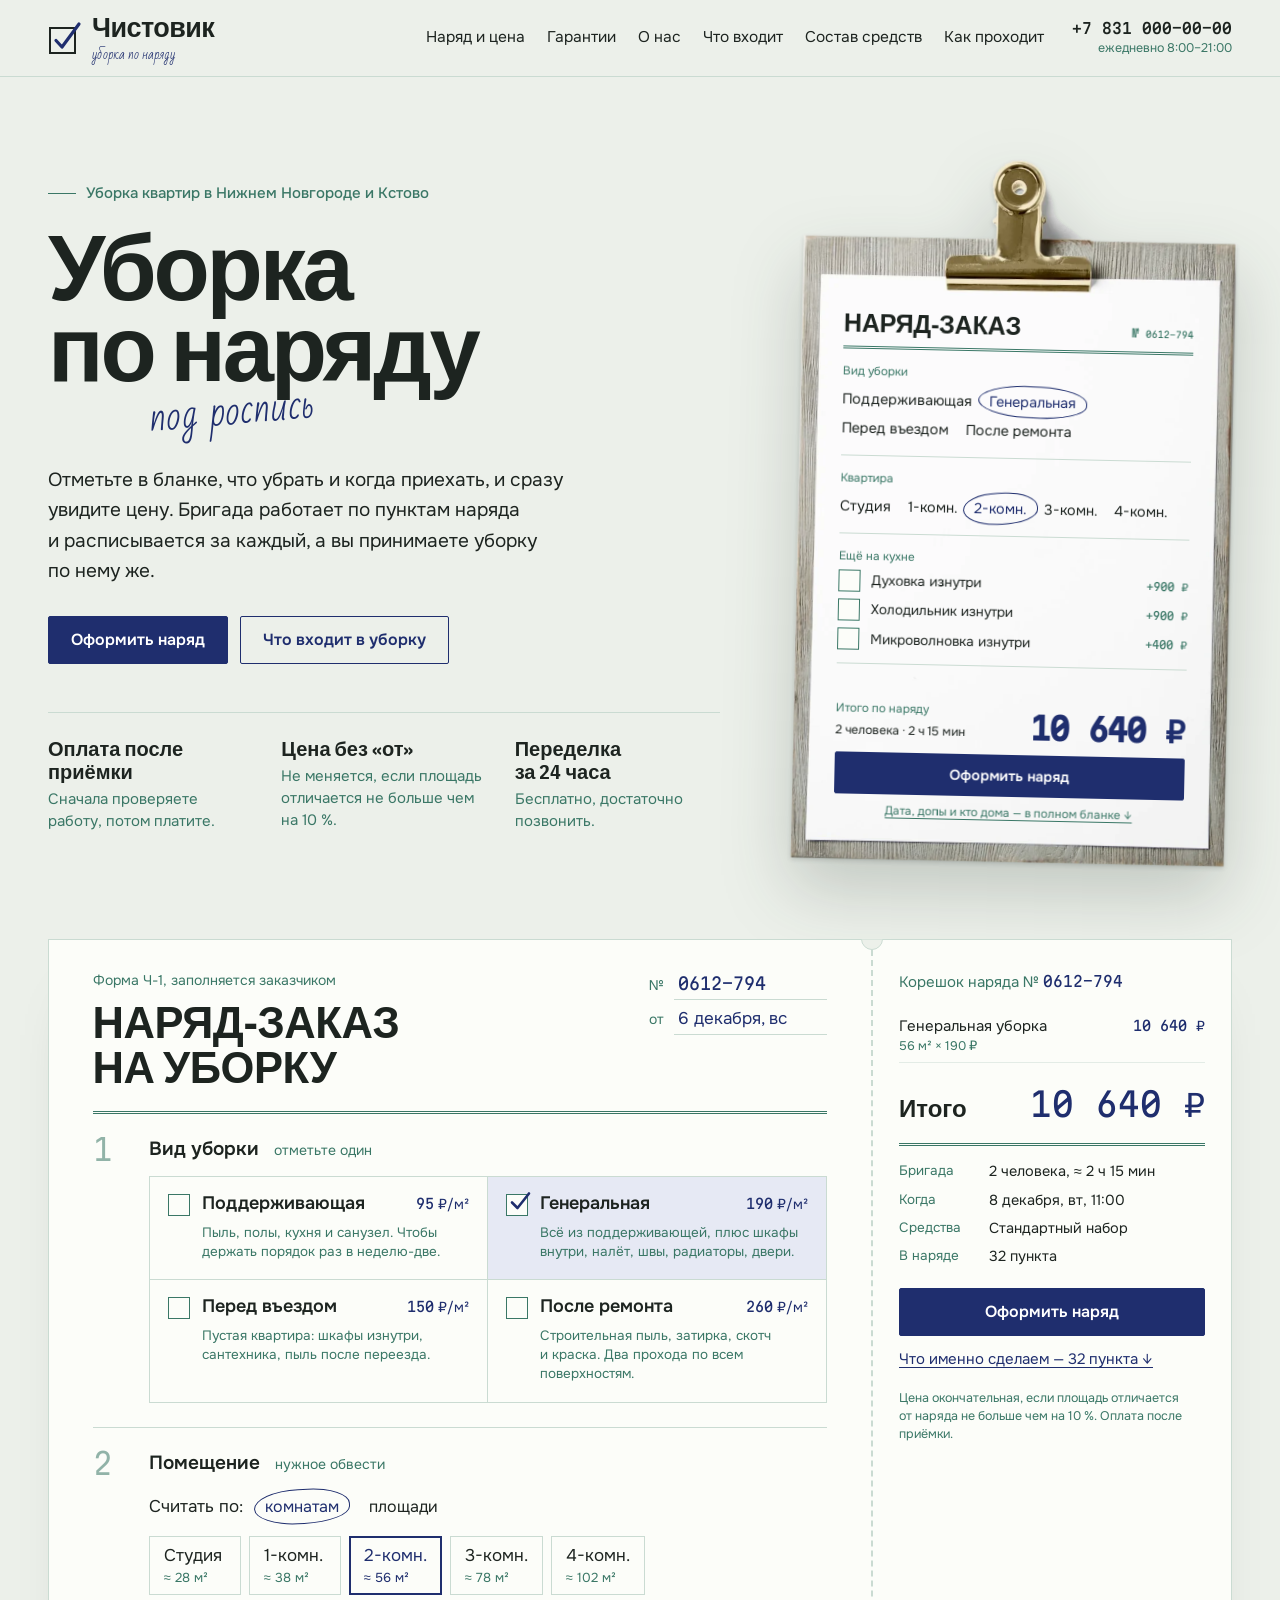
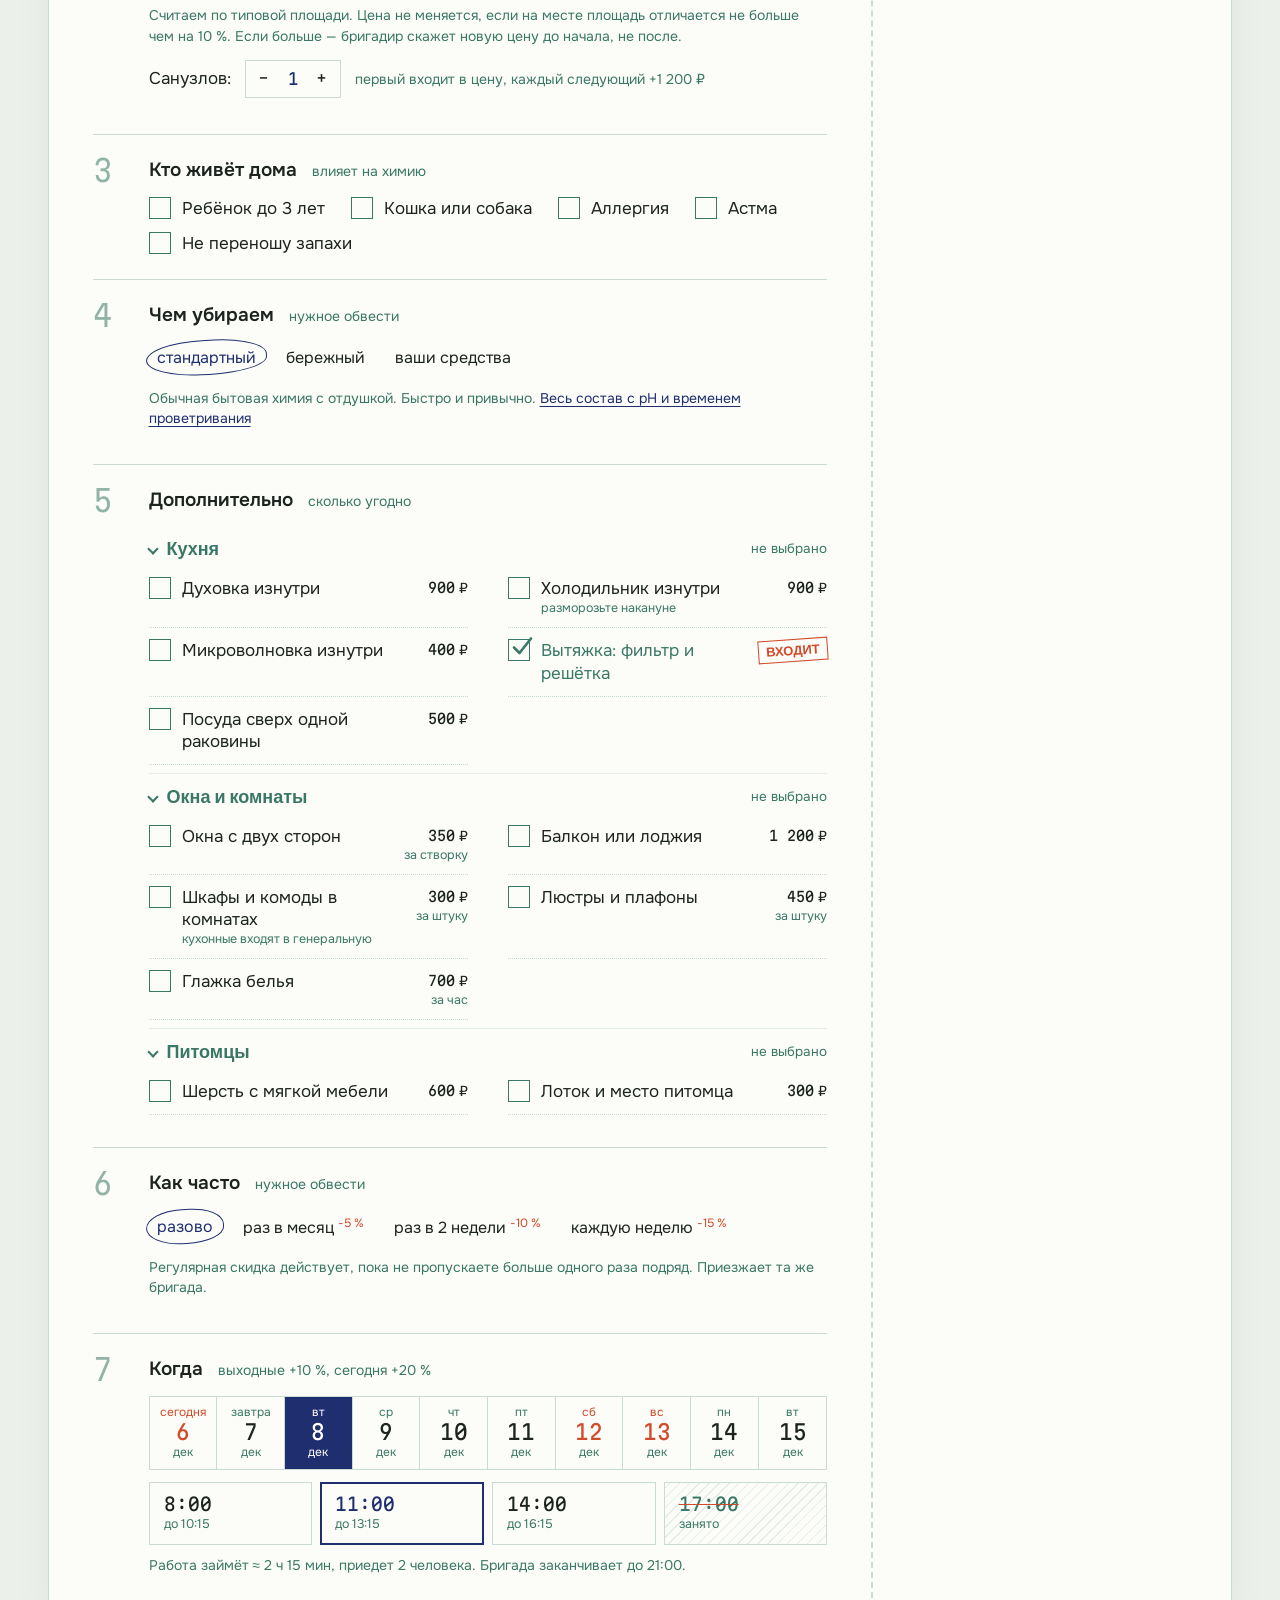
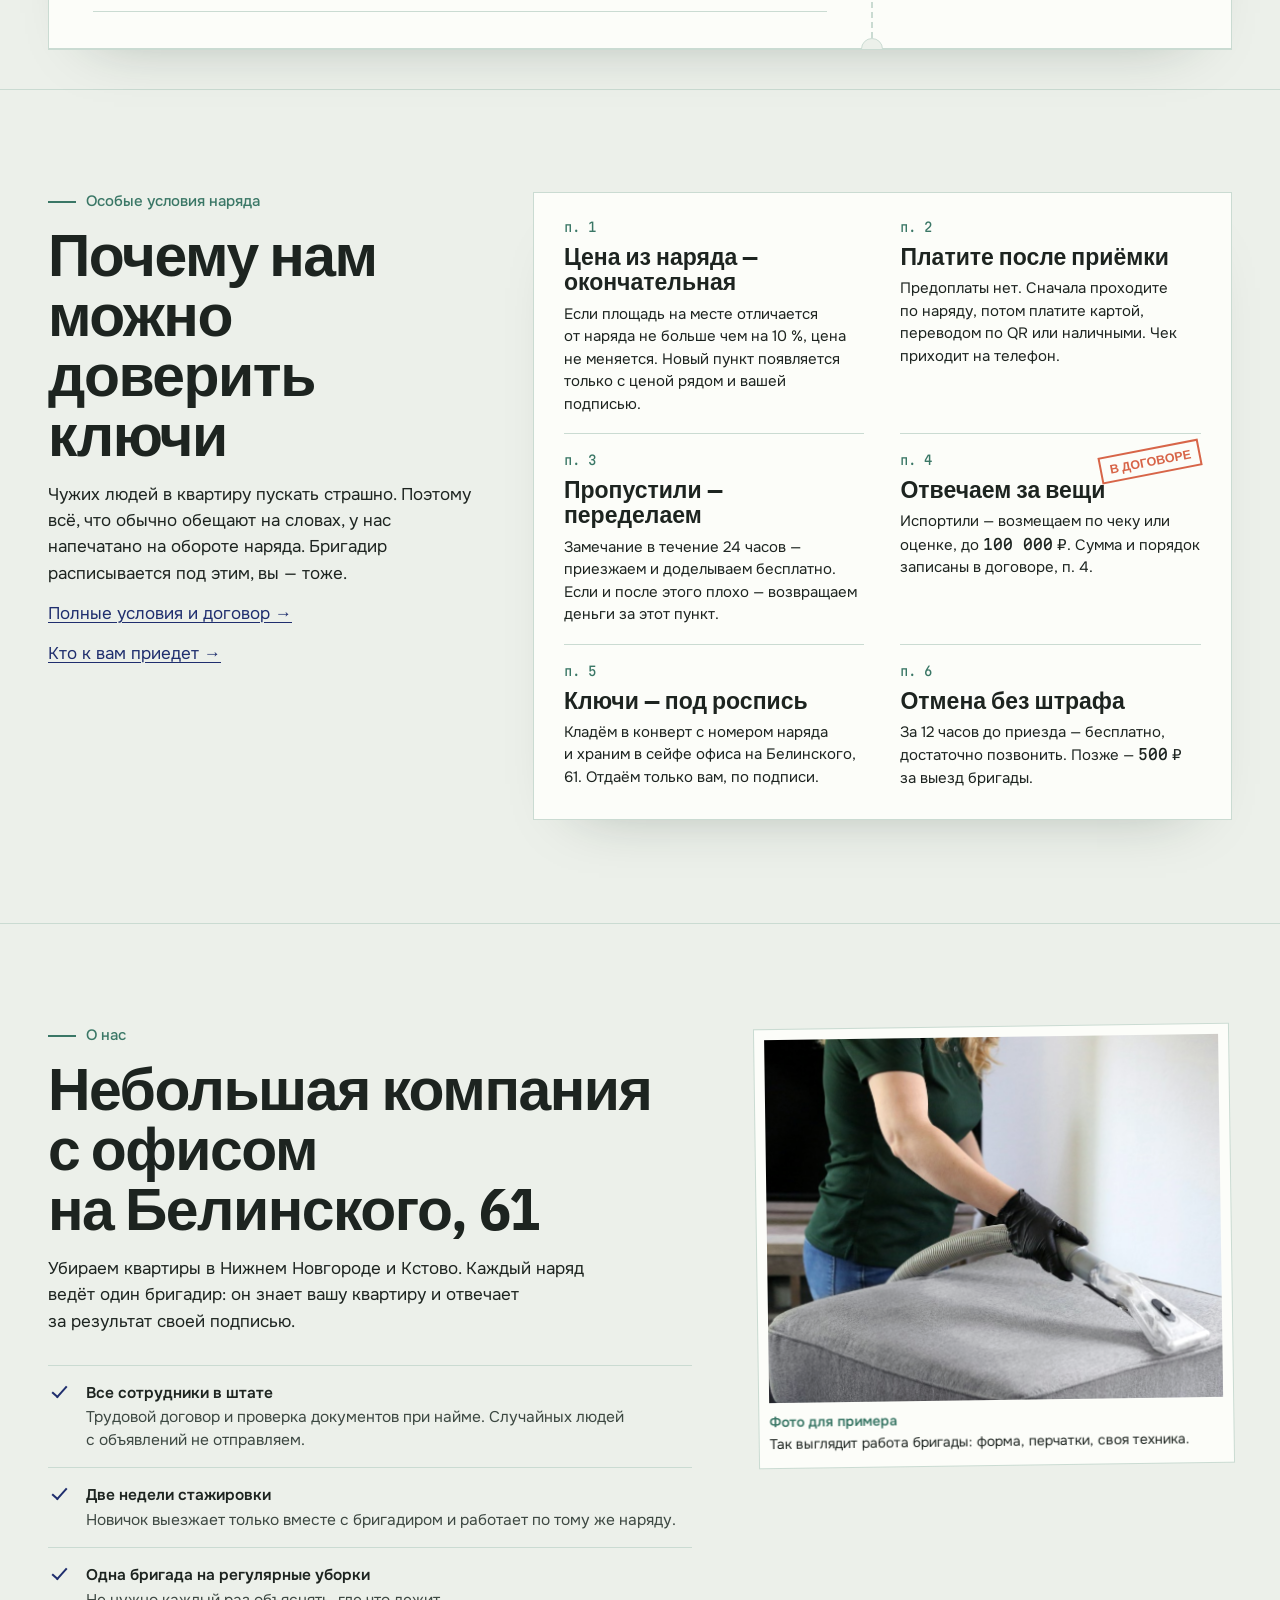
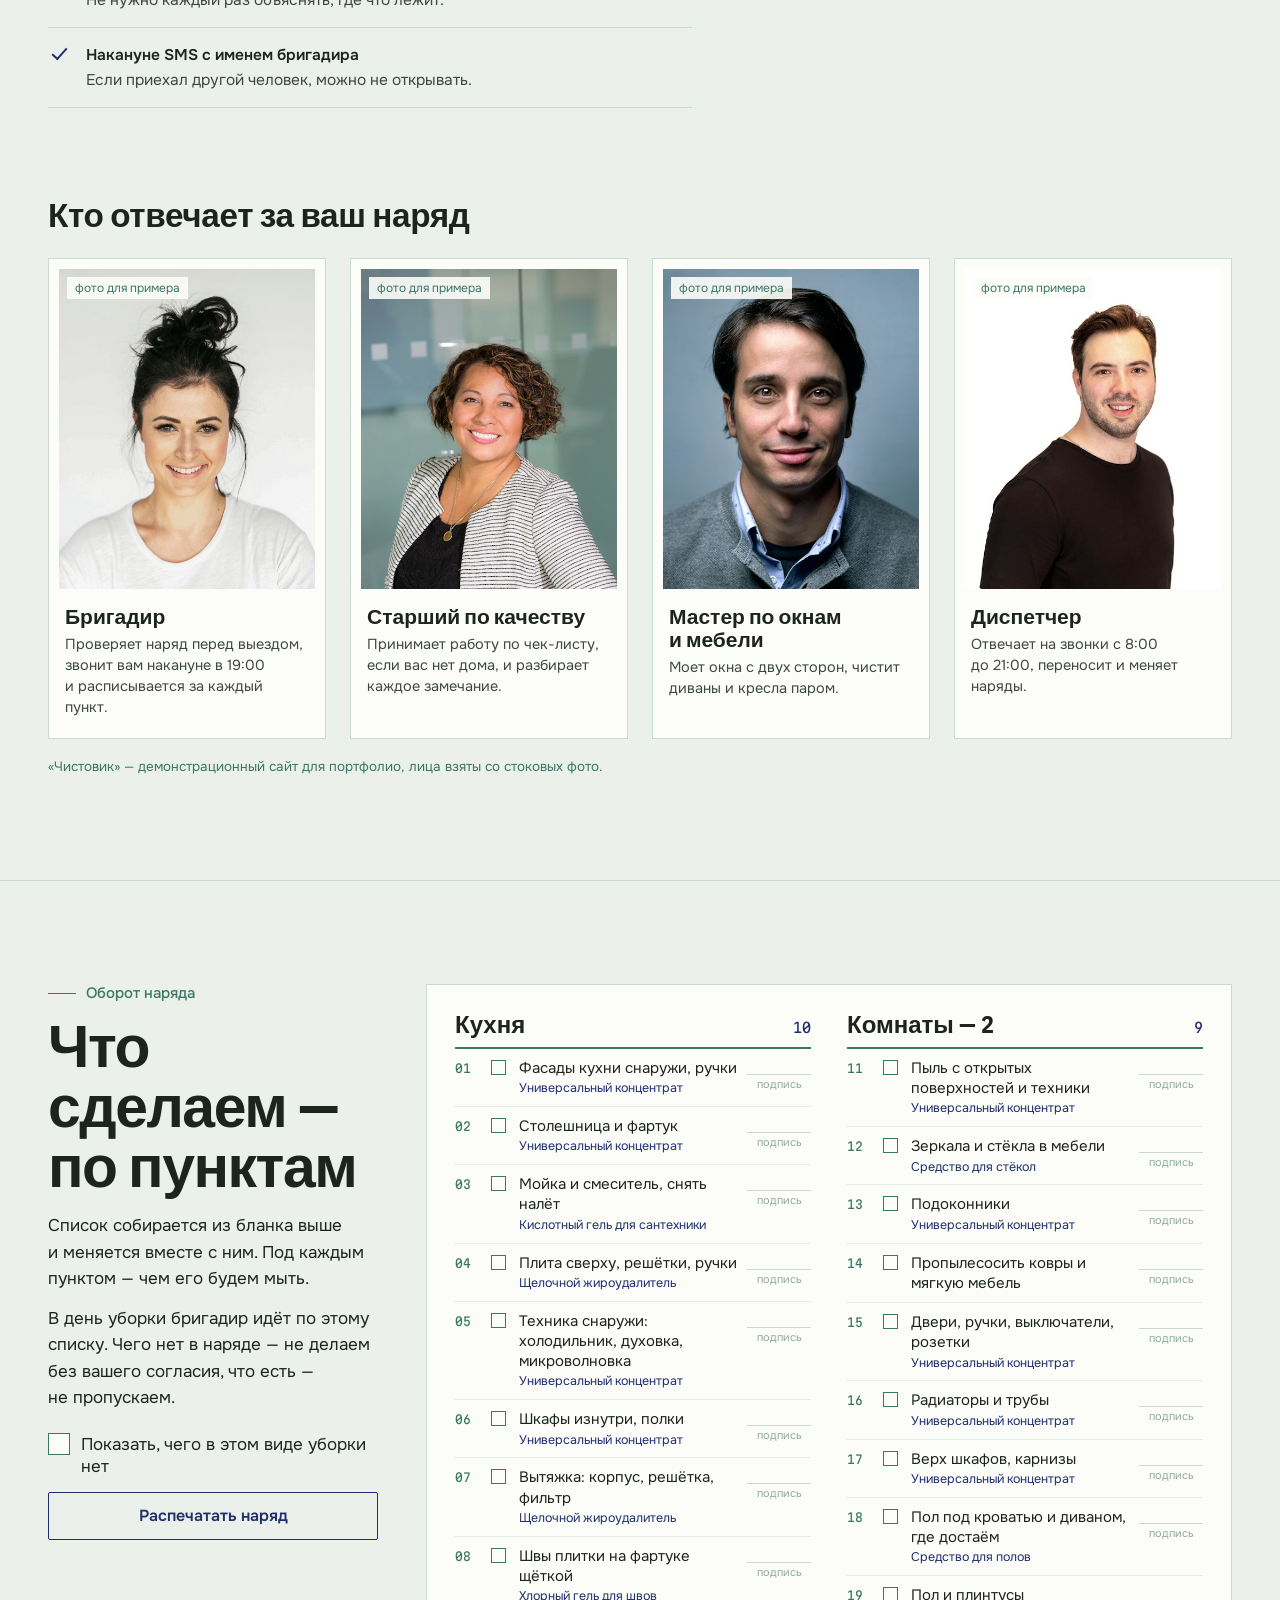
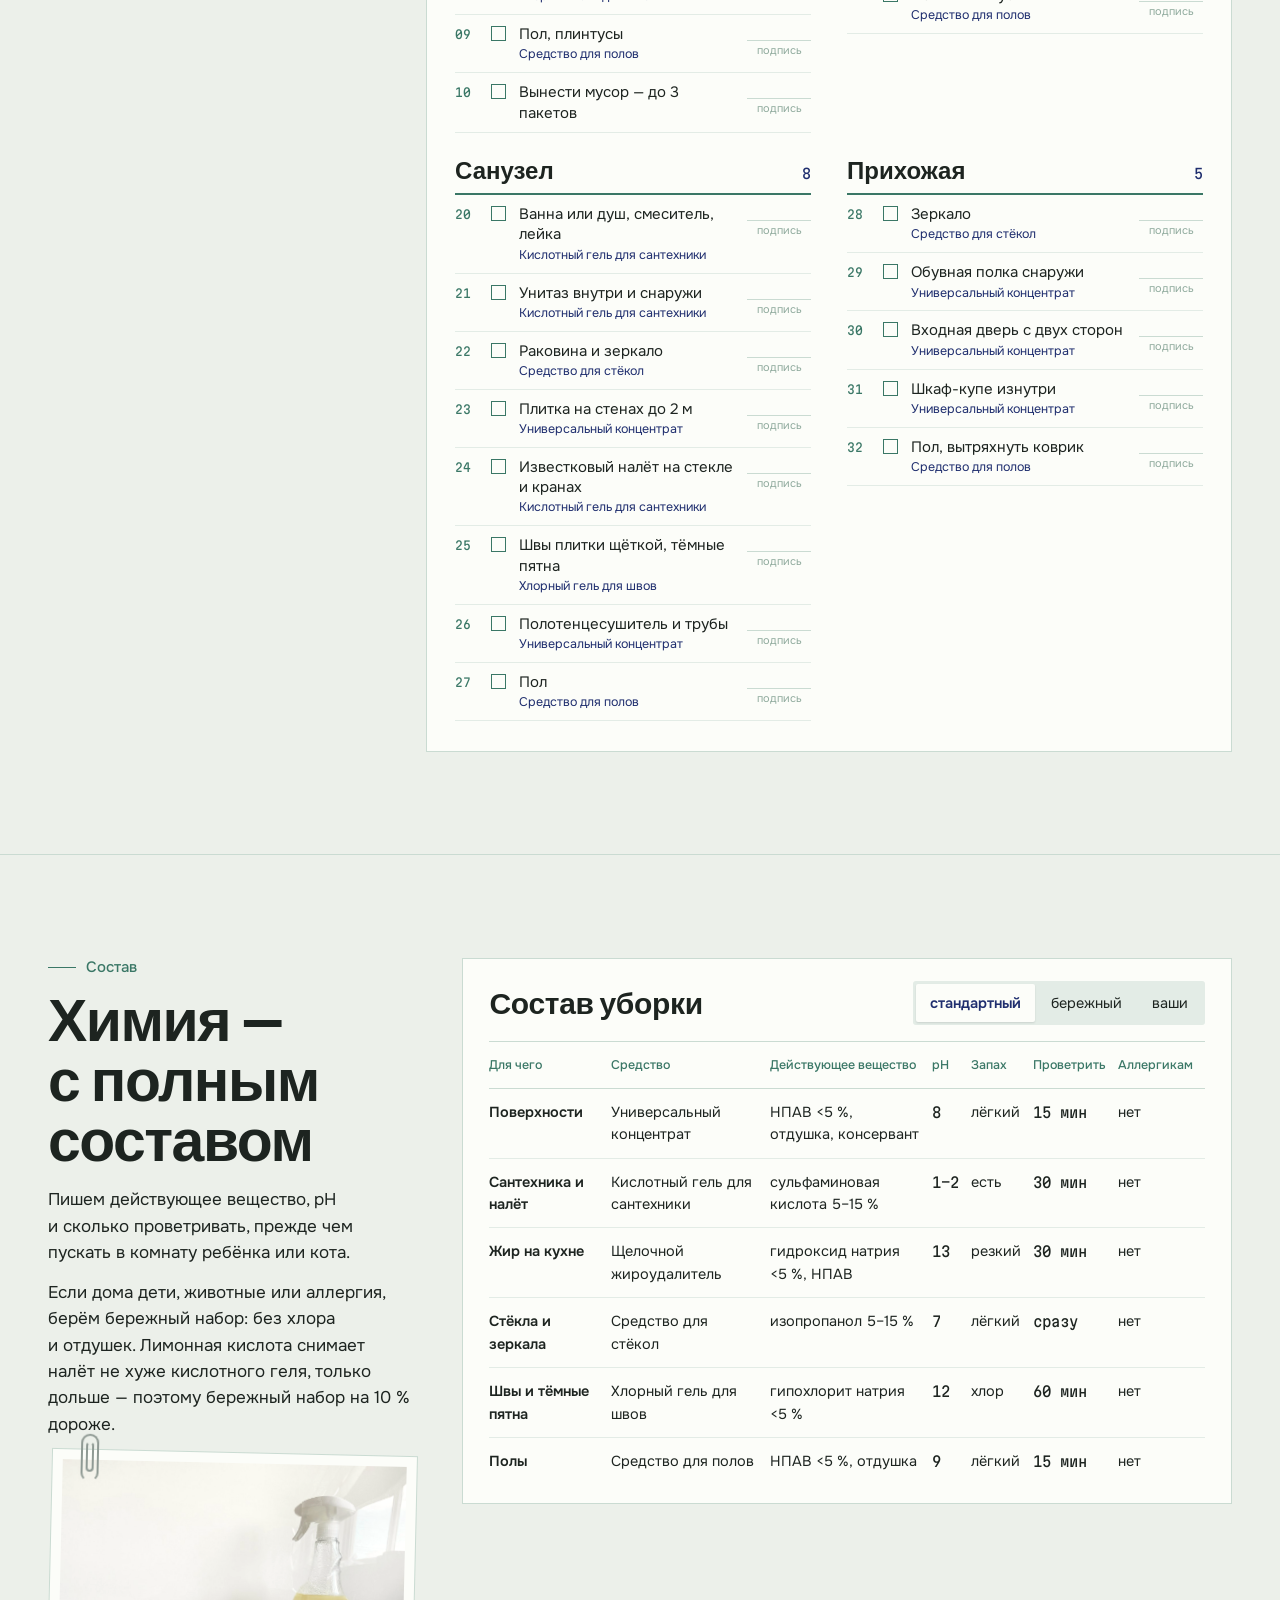
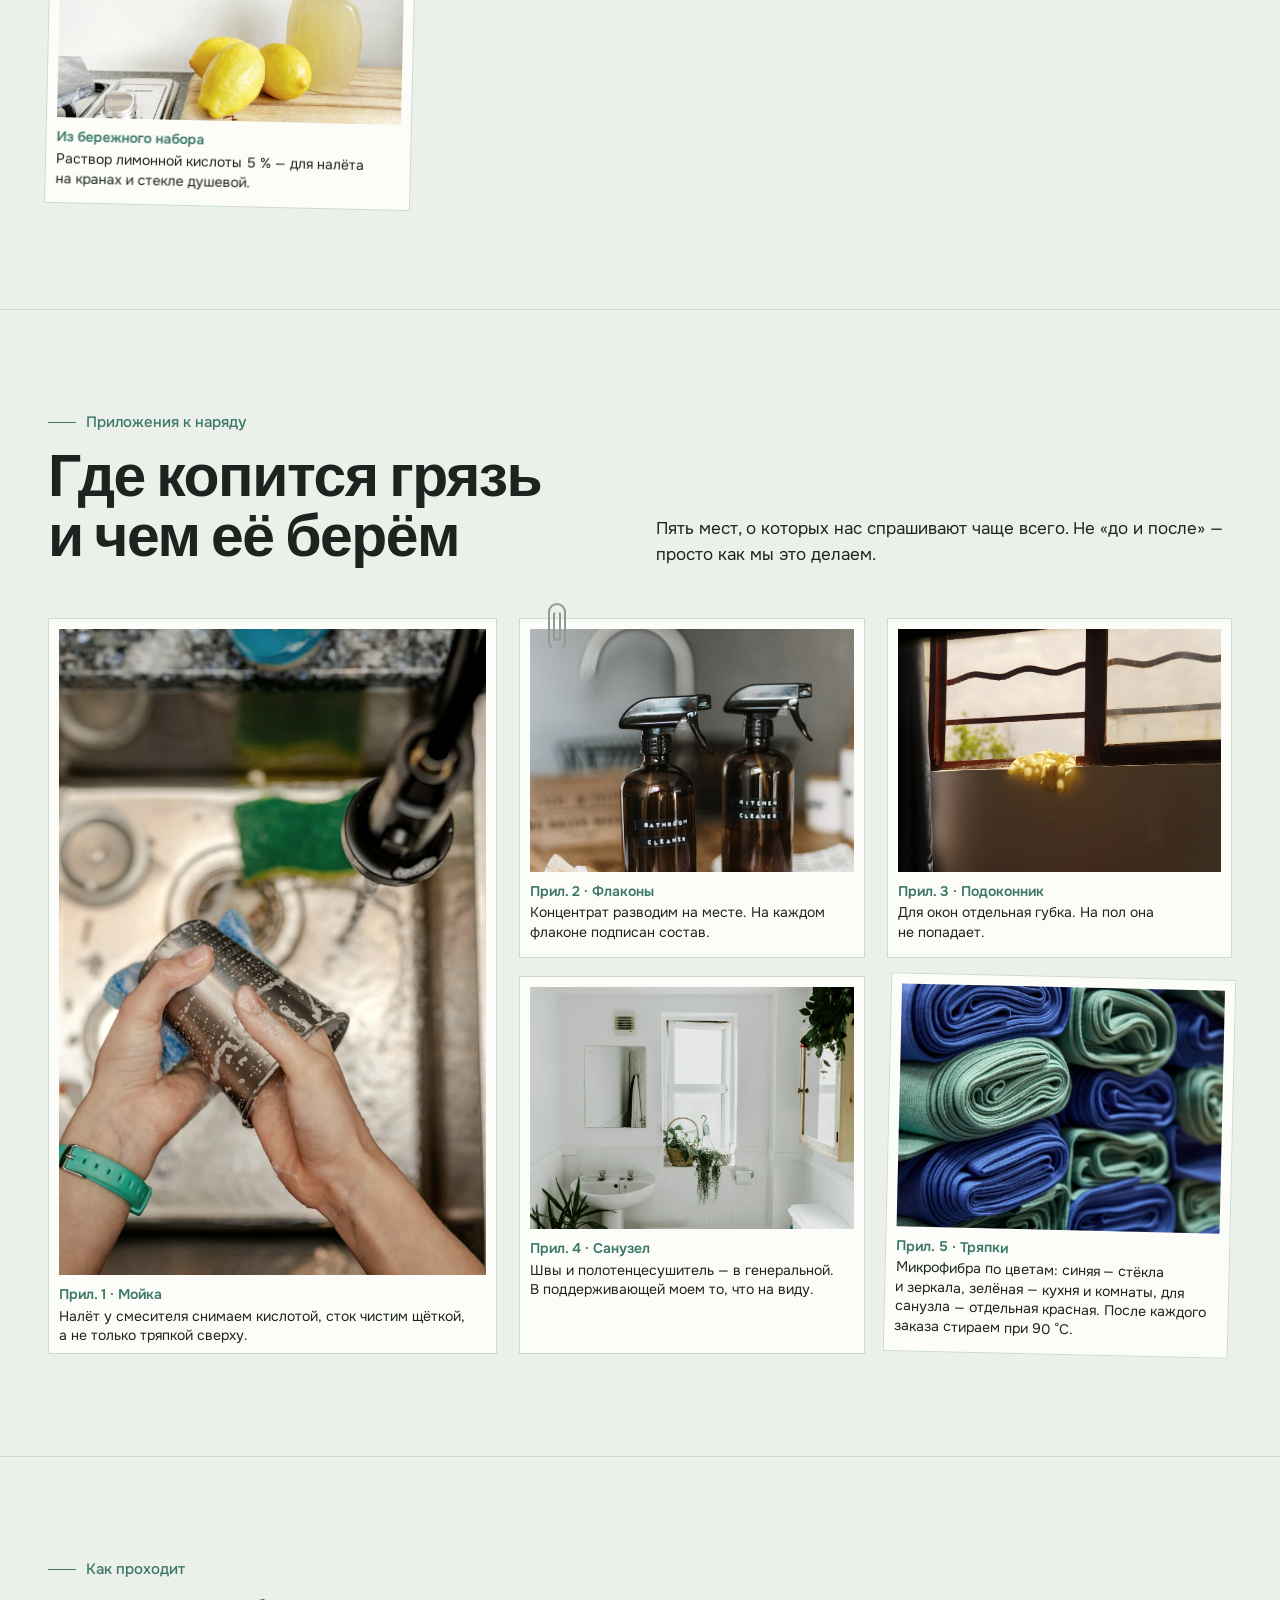
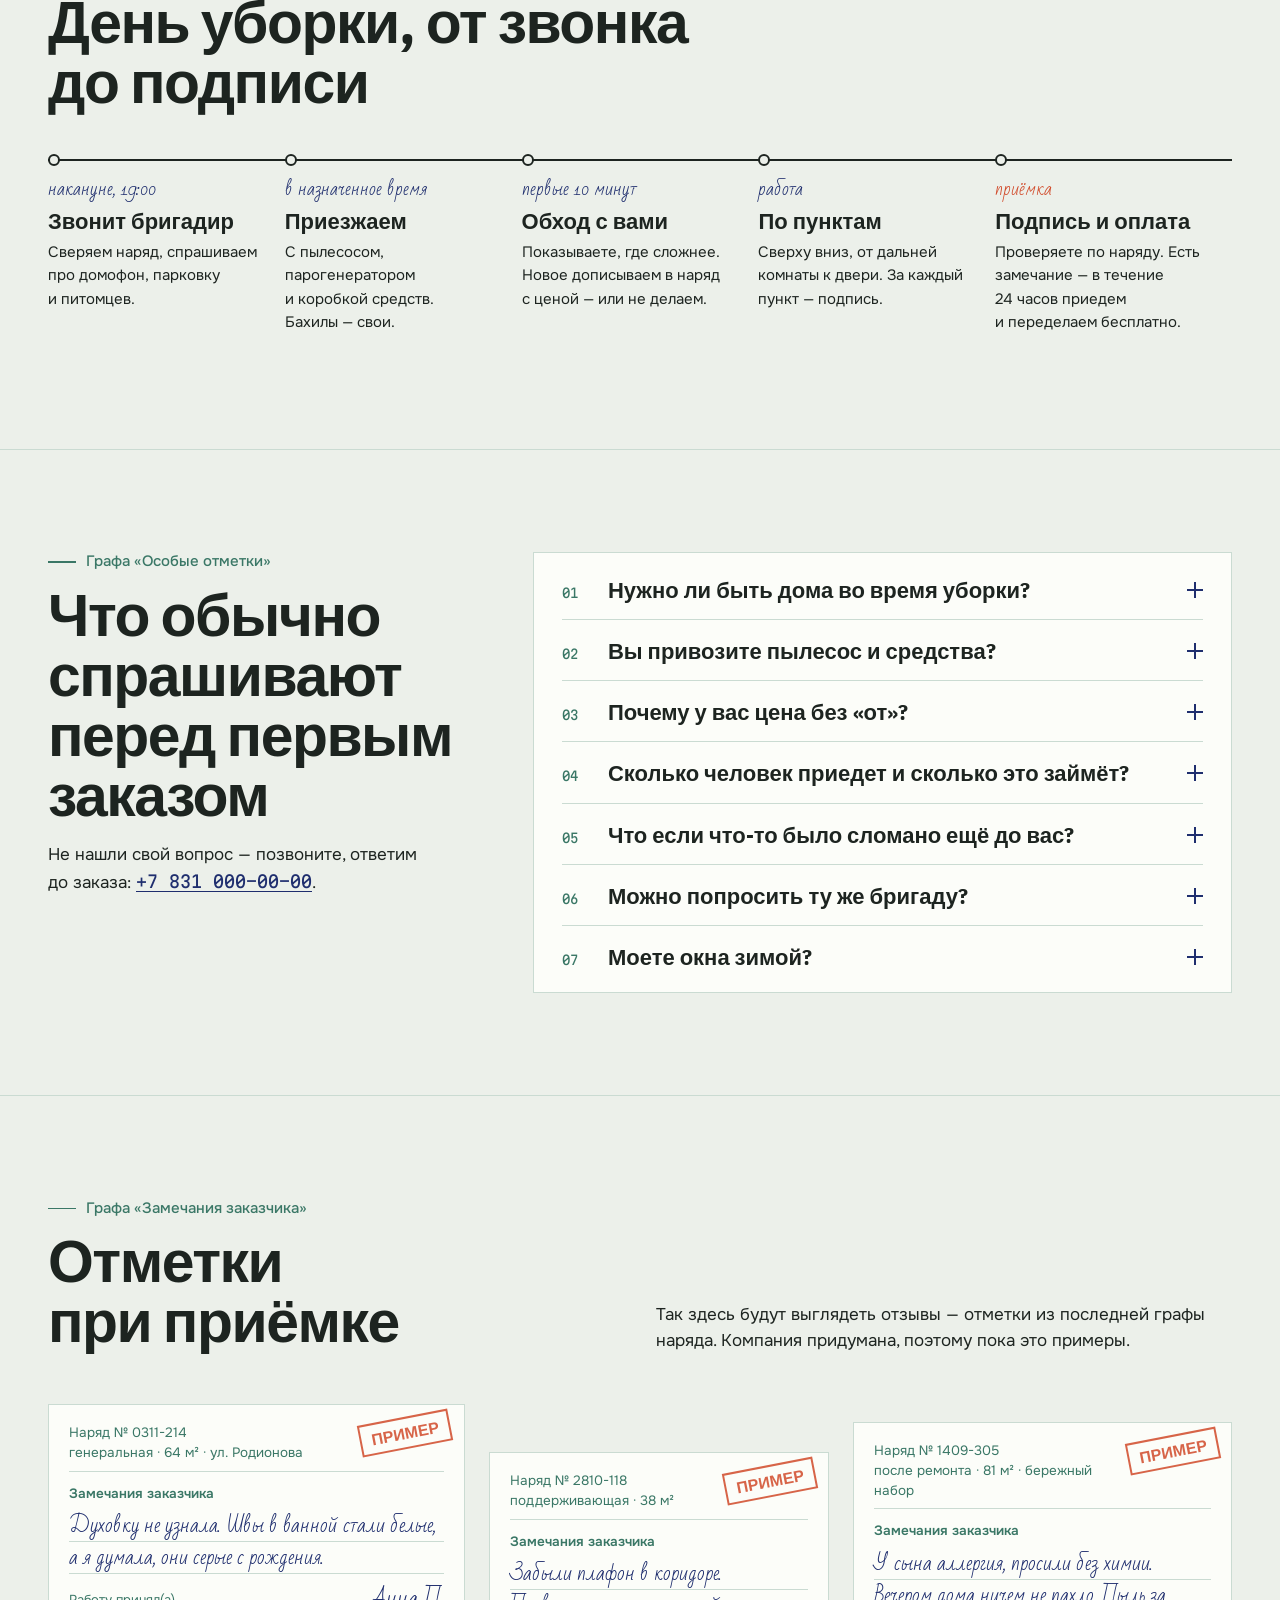
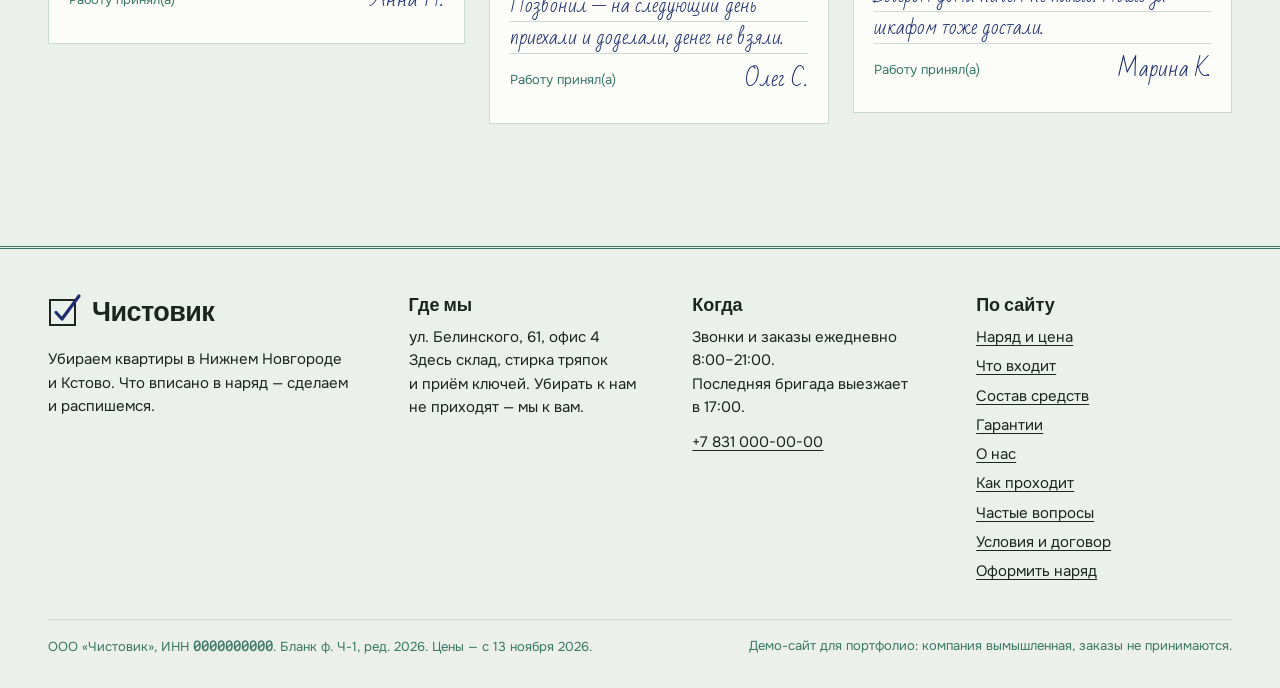
==== commit a7f026d0: "Контакты в бланке живут до закрытия вкладки: перезагрузка страницы их не стирает Co-Authored-By: Cla" ====
--- a/index.html
+++ b/index.html
@@ -17,8 +17,8 @@
 <link rel="apple-touch-icon" href="img/apple-touch-icon.png">
 <link rel="preload" href="fonts/ibm-plex-sans-condensed-700-cyrillic-ext.woff2" as="font" type="font/woff2" crossorigin>
 <link rel="preload" href="fonts/onest-400-cyrillic.woff2" as="font" type="font/woff2" crossorigin>
-<link rel="stylesheet" href="css/fonts.css?v=12">
-<link rel="stylesheet" href="css/site.css?v=12">
+<link rel="stylesheet" href="css/fonts.css?v=13">
+<link rel="stylesheet" href="css/site.css?v=13">
 </head>
 <body class="has-bar">
 <a class="skip" href="#naryad">К бланку наряда</a>
@@ -309,10 +309,10 @@
 
 <div class="mbar" id="mbar" aria-label="Итог наряда"></div>
 
-<script src="js/data.js?v=12"></script>
-<script src="js/engine.js?v=12"></script>
-<script src="js/blank.js?v=12"></script>
-<script src="js/ui.js?v=12"></script>
+<script src="js/data.js?v=13"></script>
+<script src="js/engine.js?v=13"></script>
+<script src="js/blank.js?v=13"></script>
+<script src="js/ui.js?v=13"></script>
 <script>
   Blank.mountForm(document.getElementById('blank'));
   Blank.mountStub(document.getElementById('stub'));
